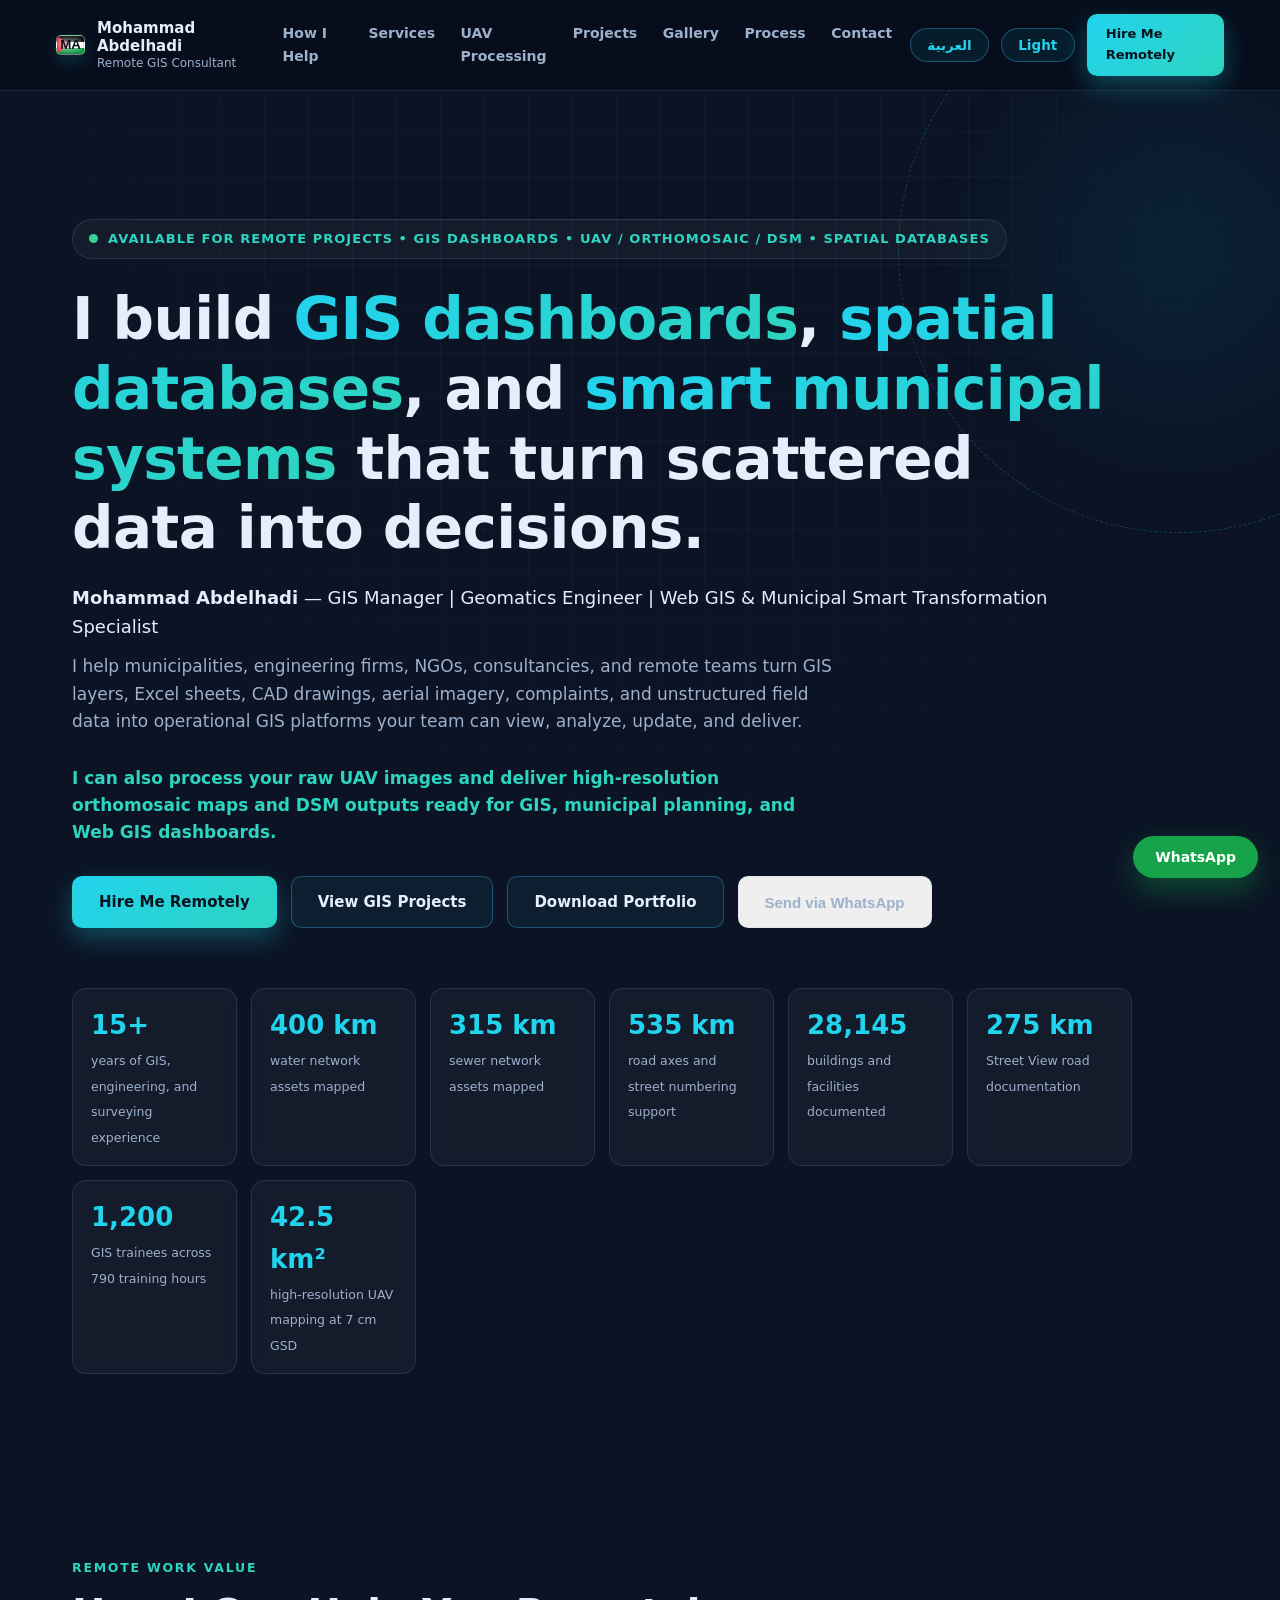
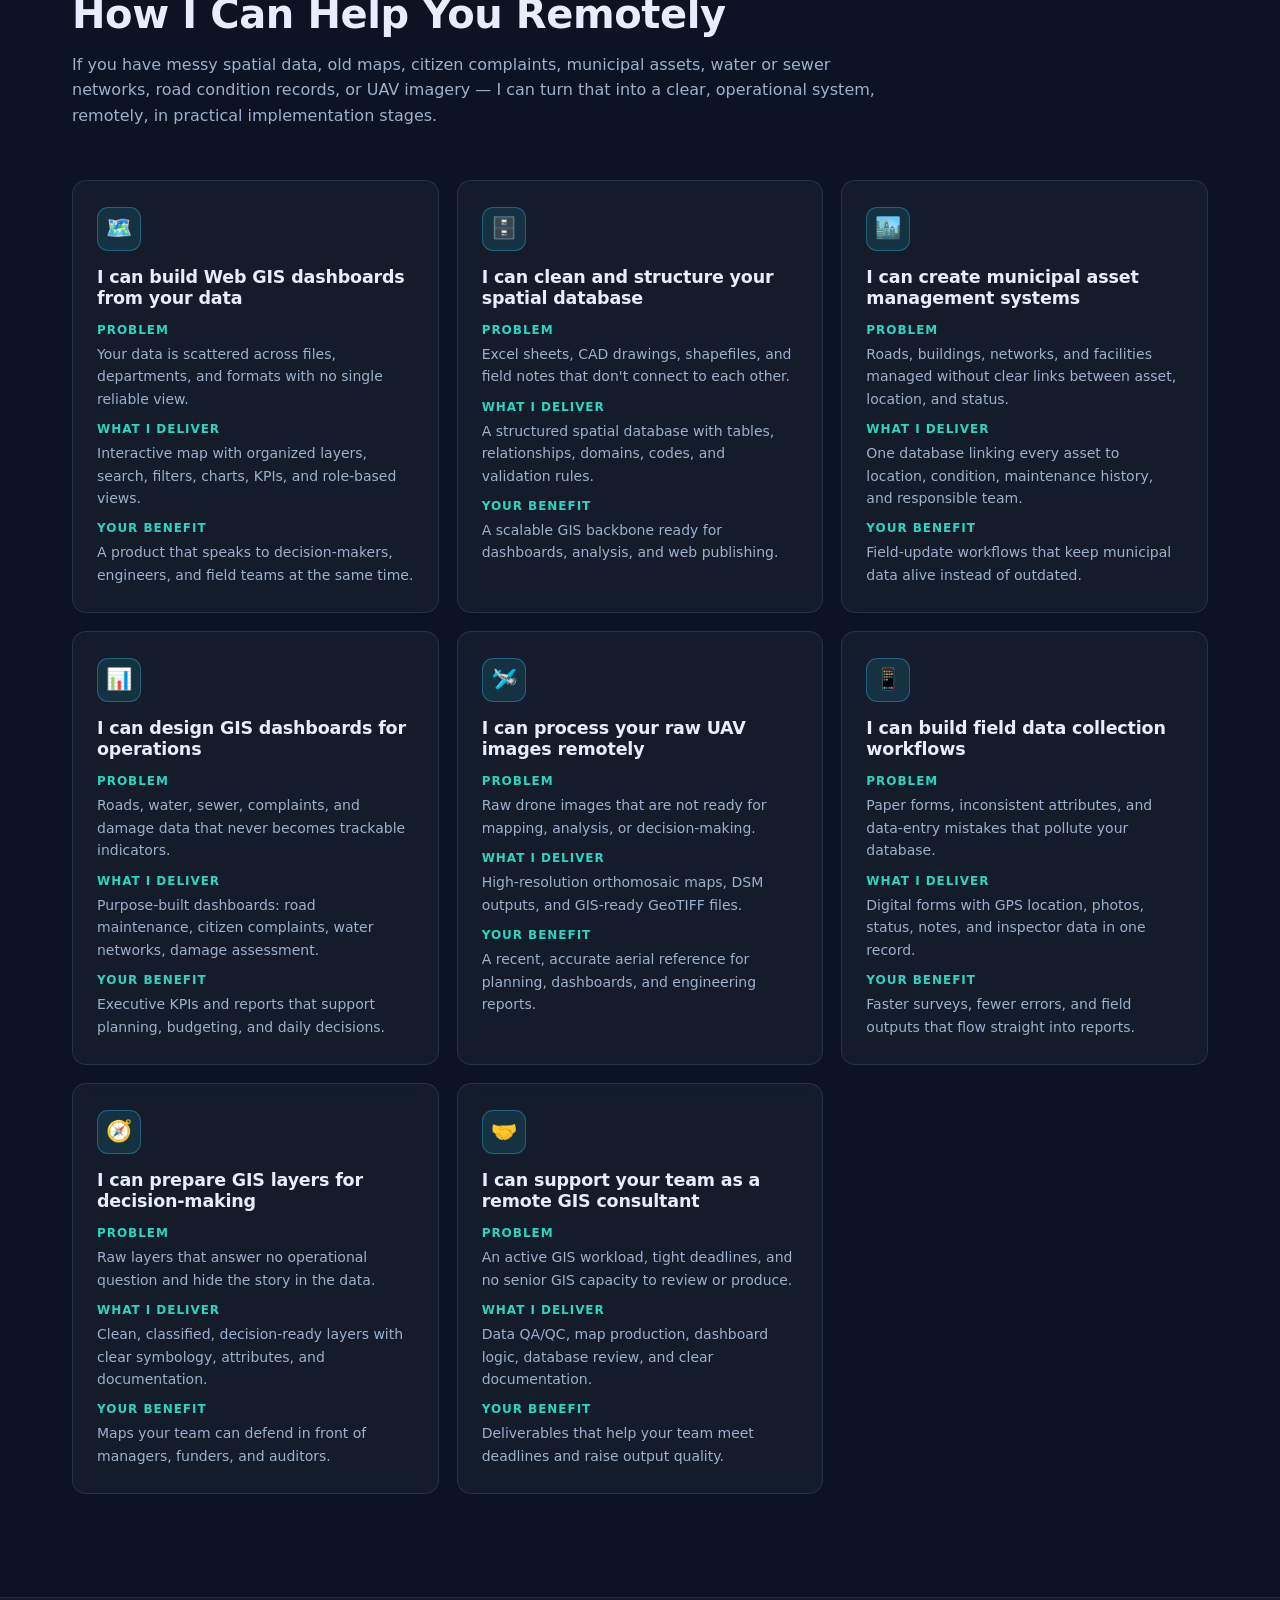
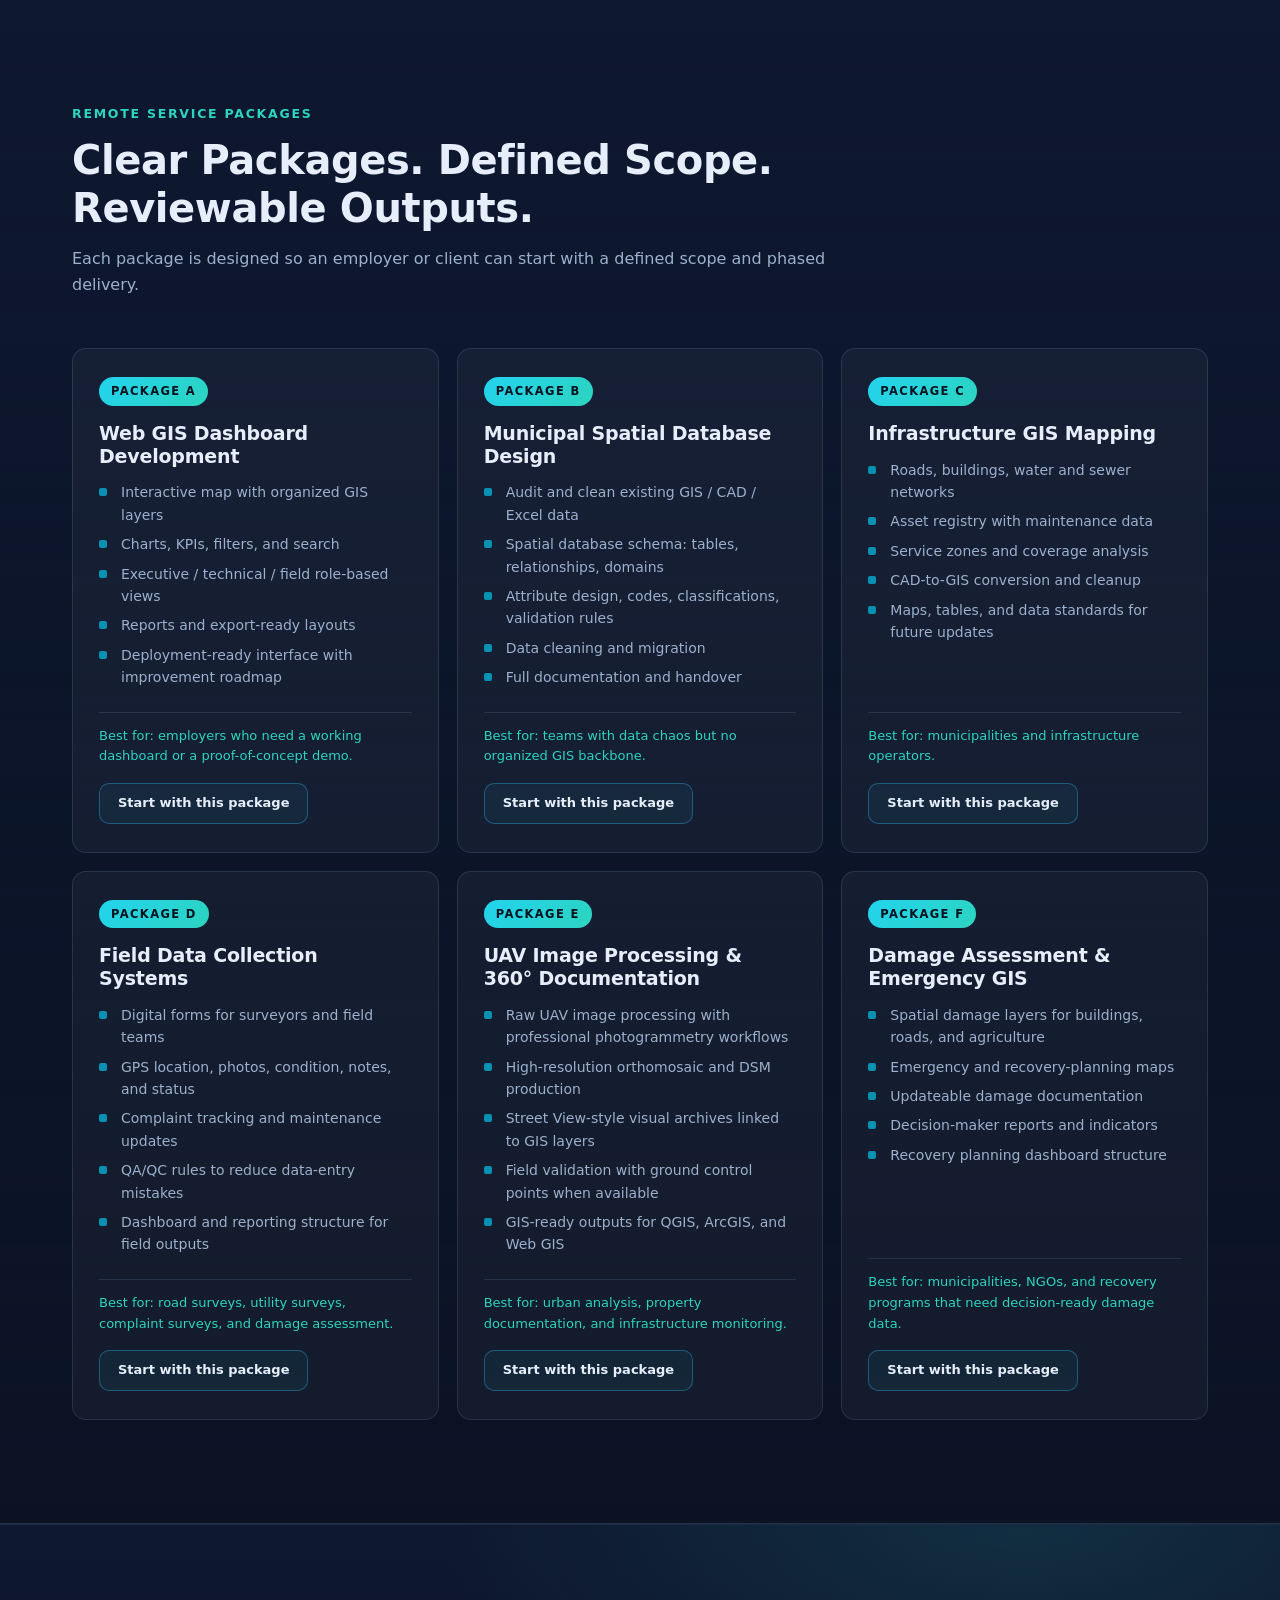
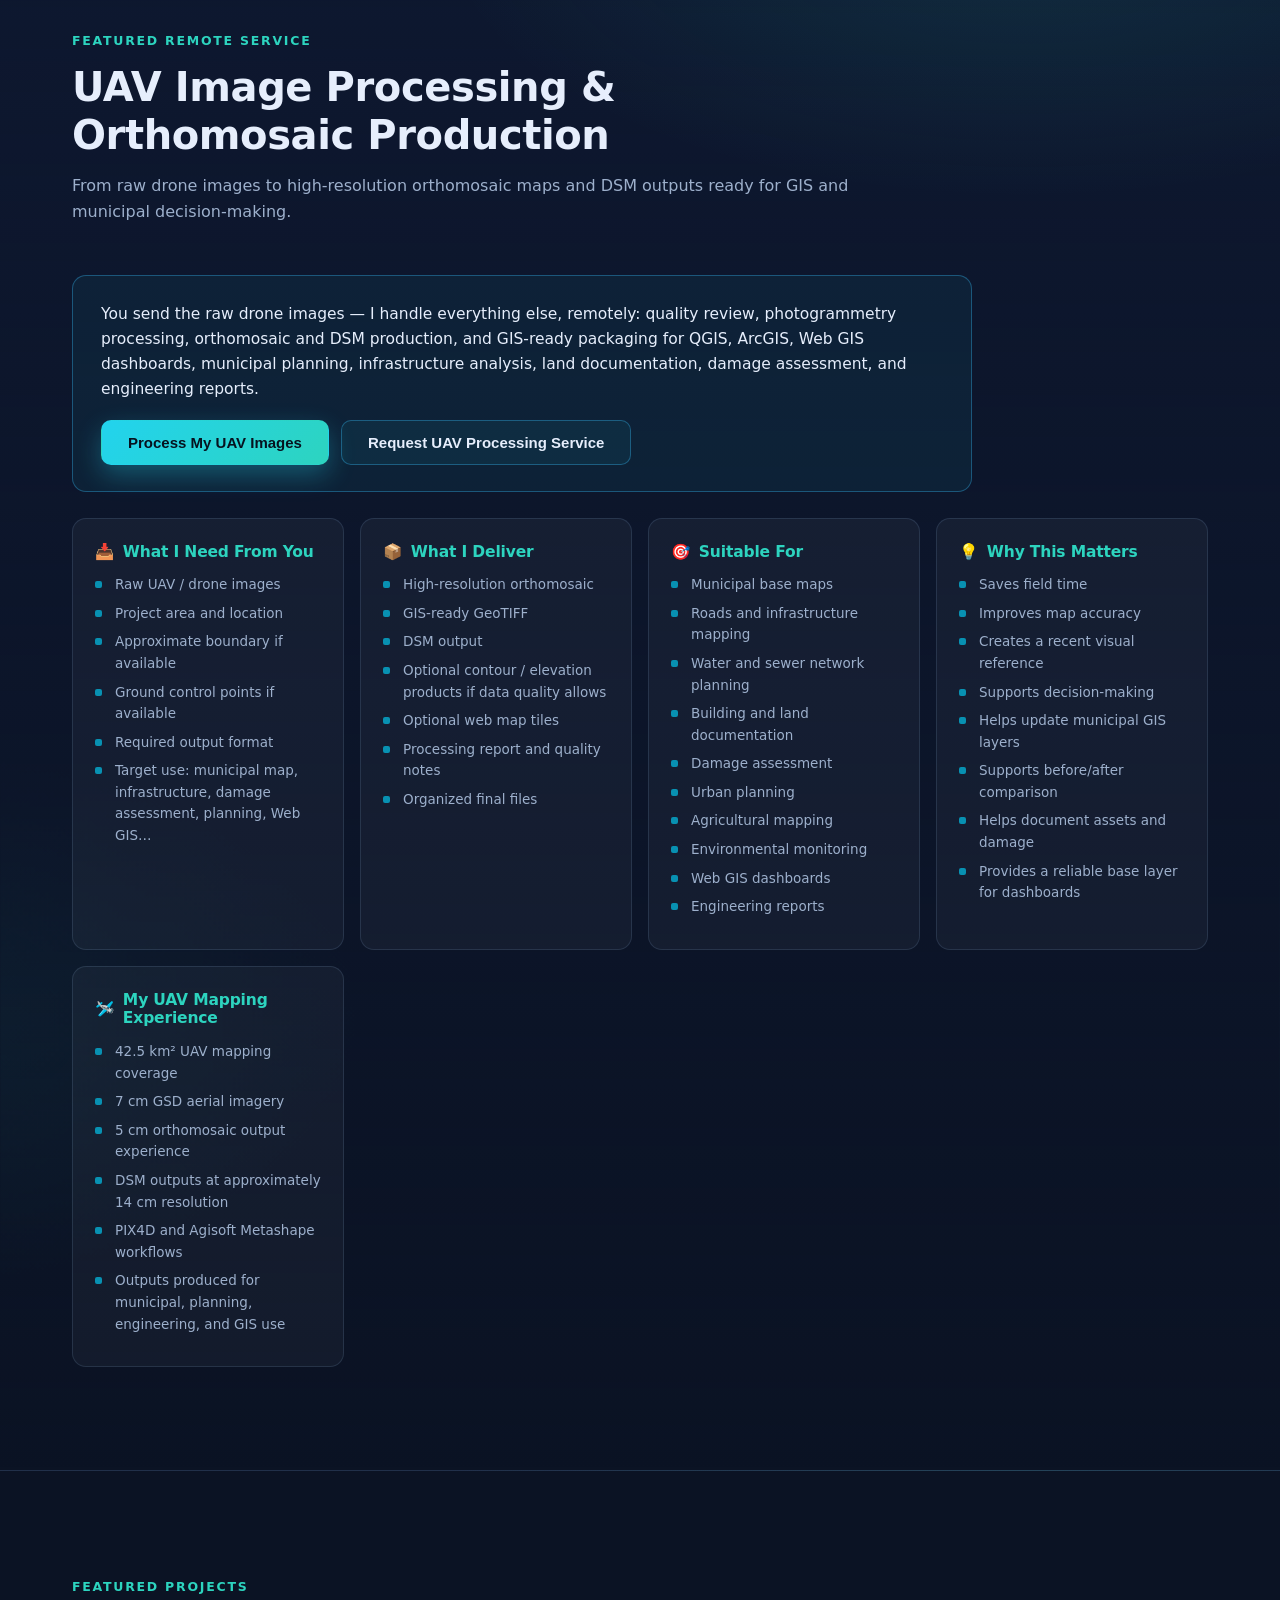
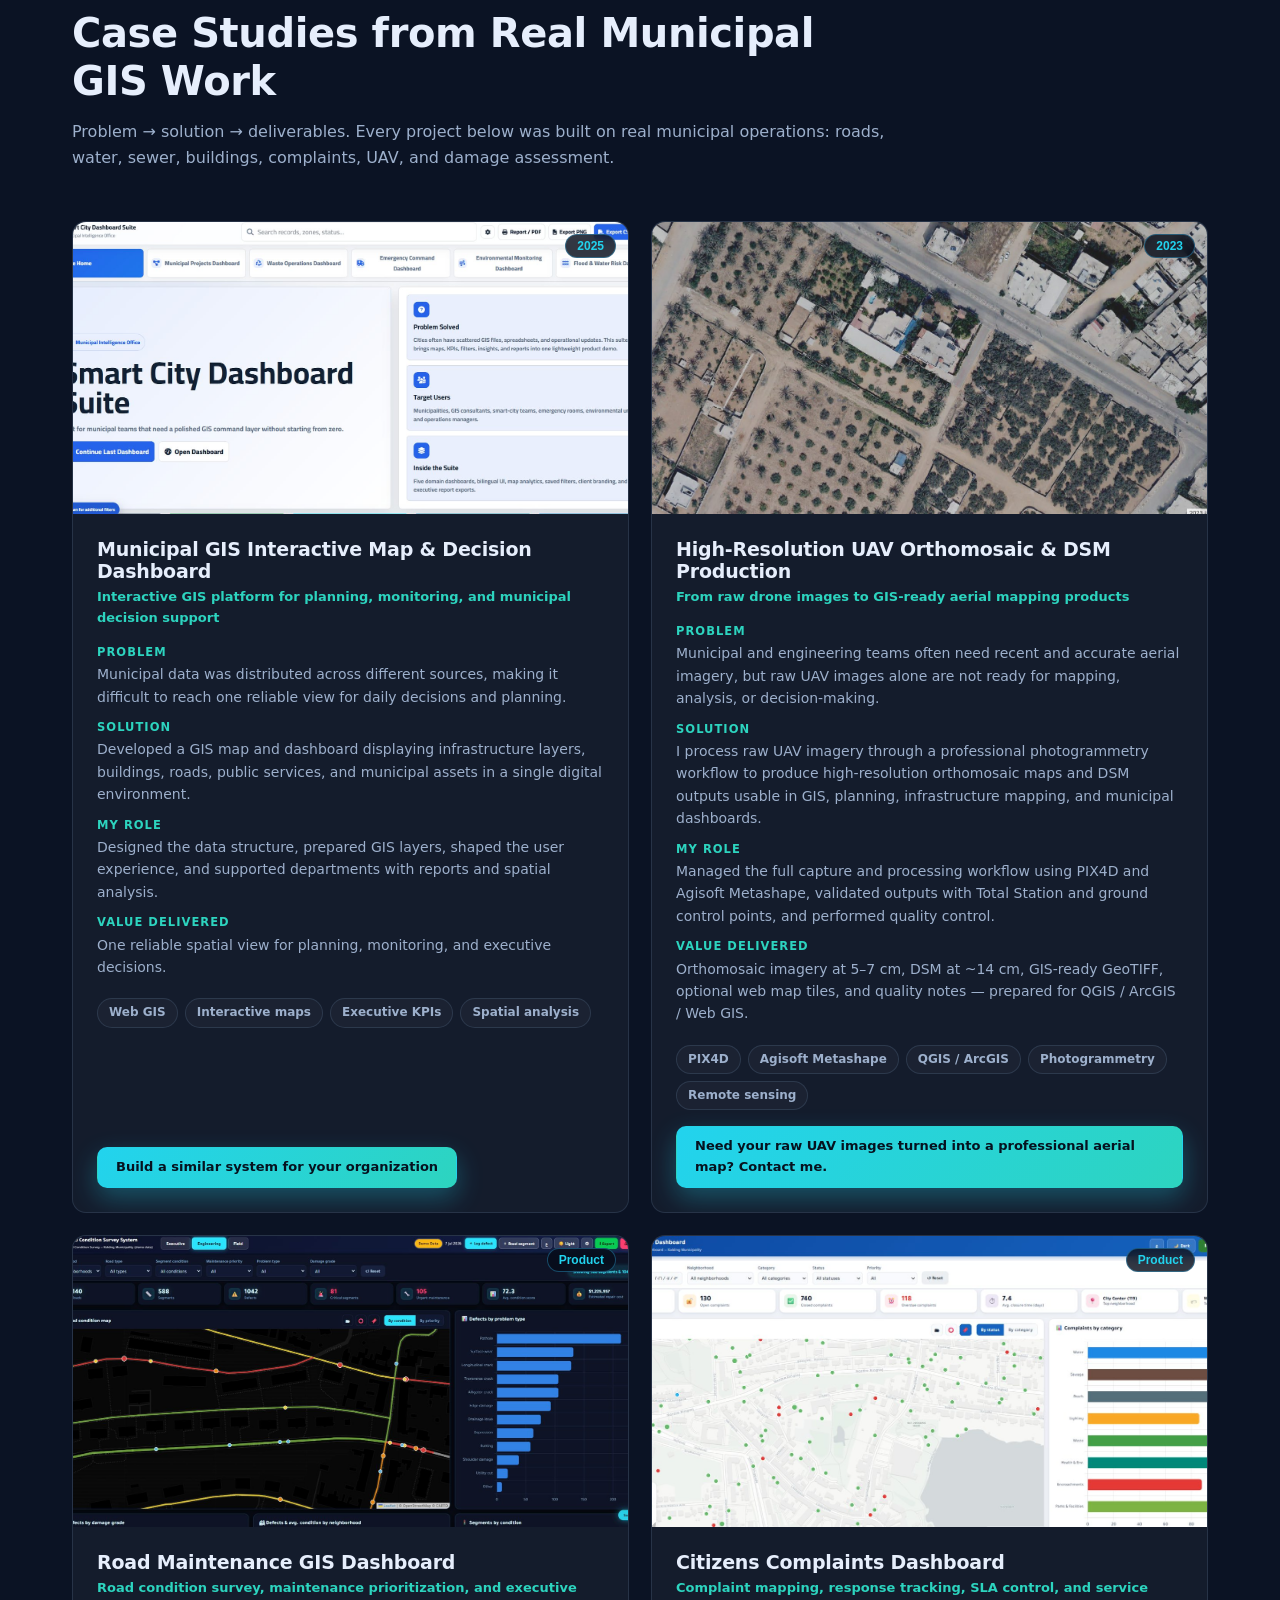
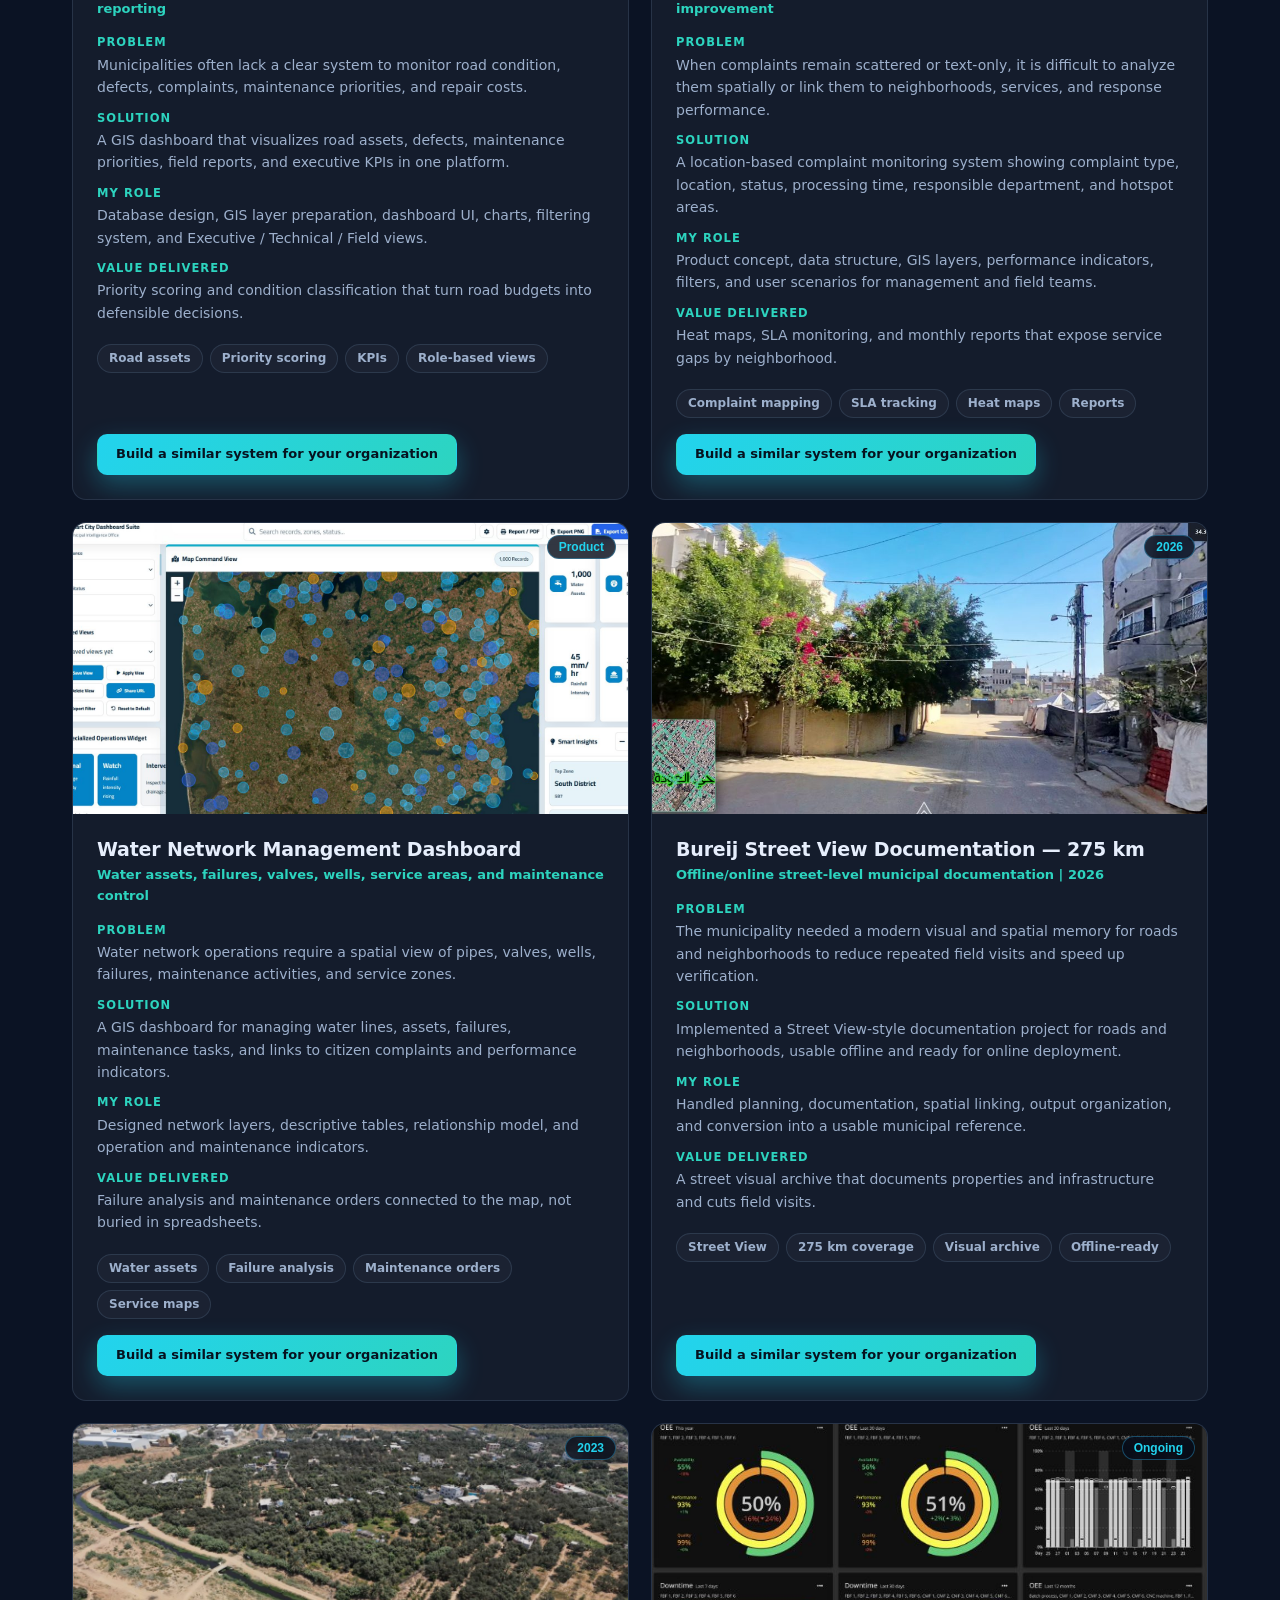
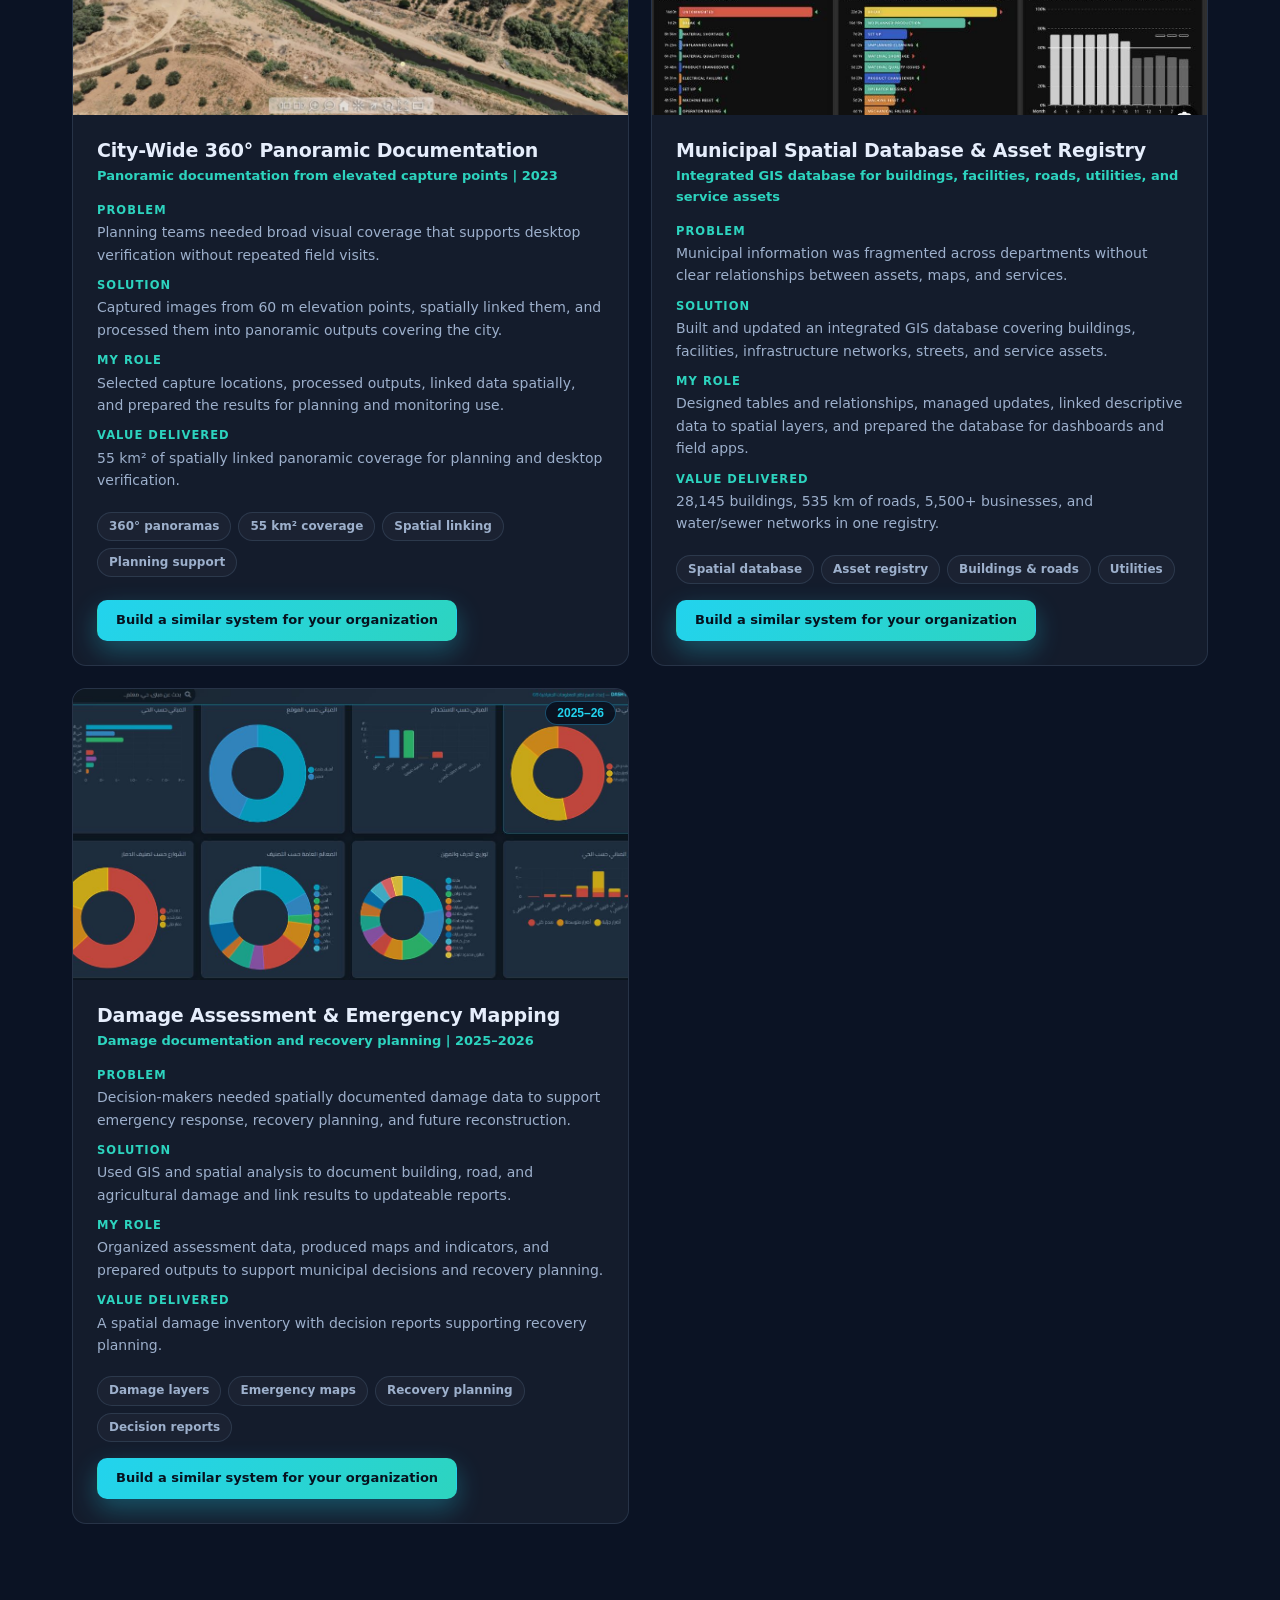
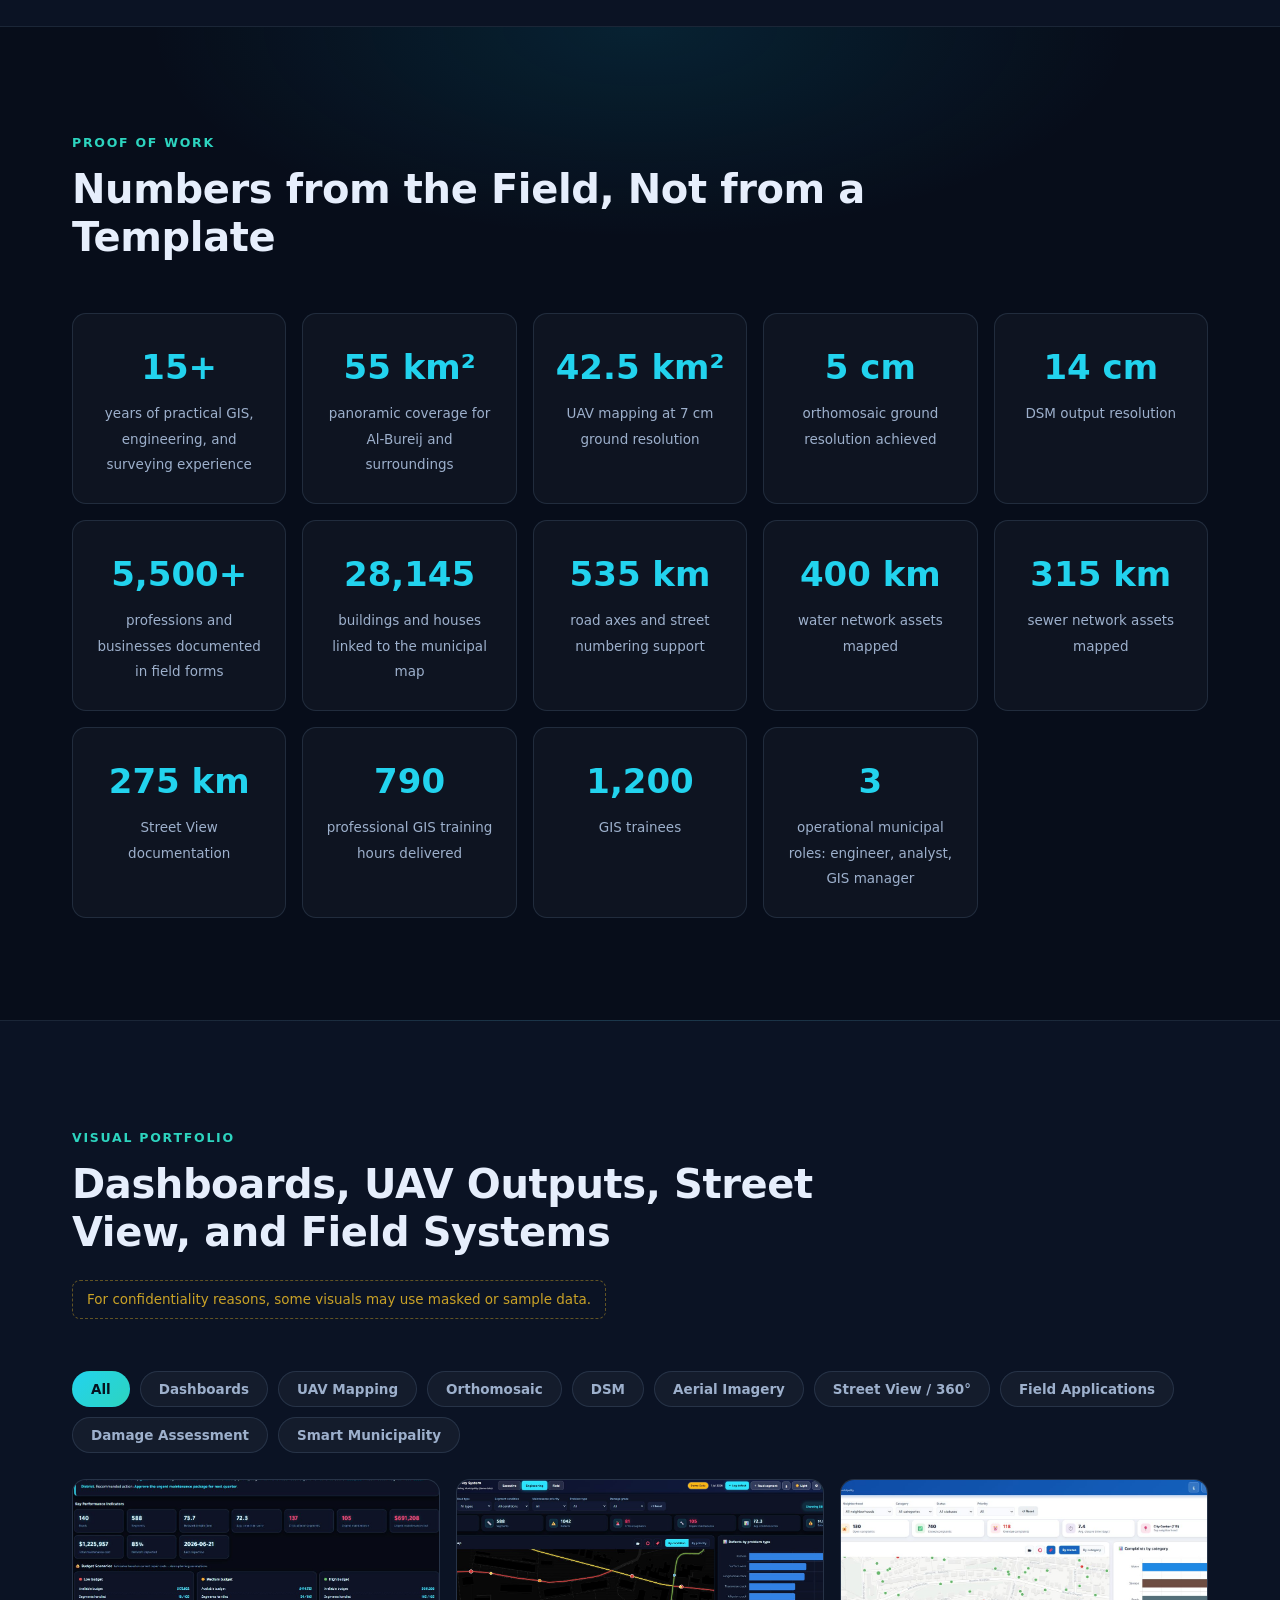
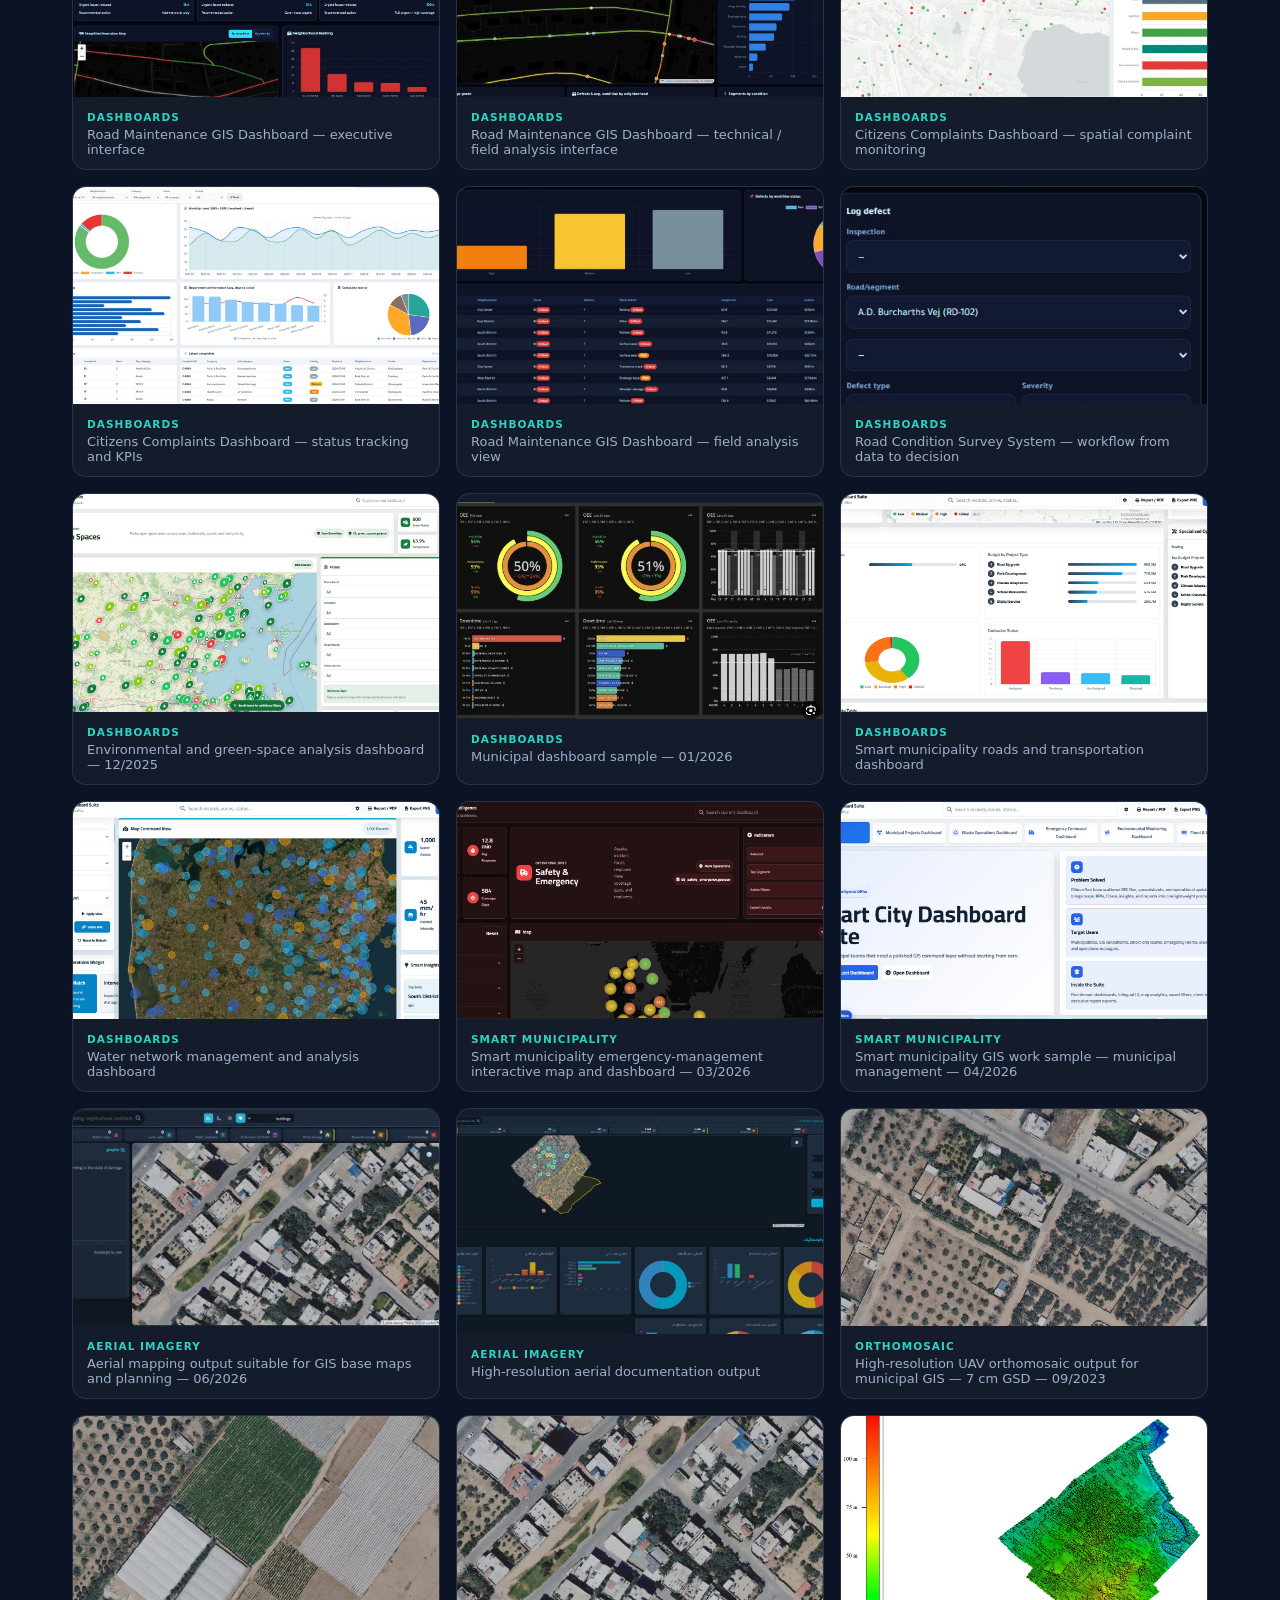
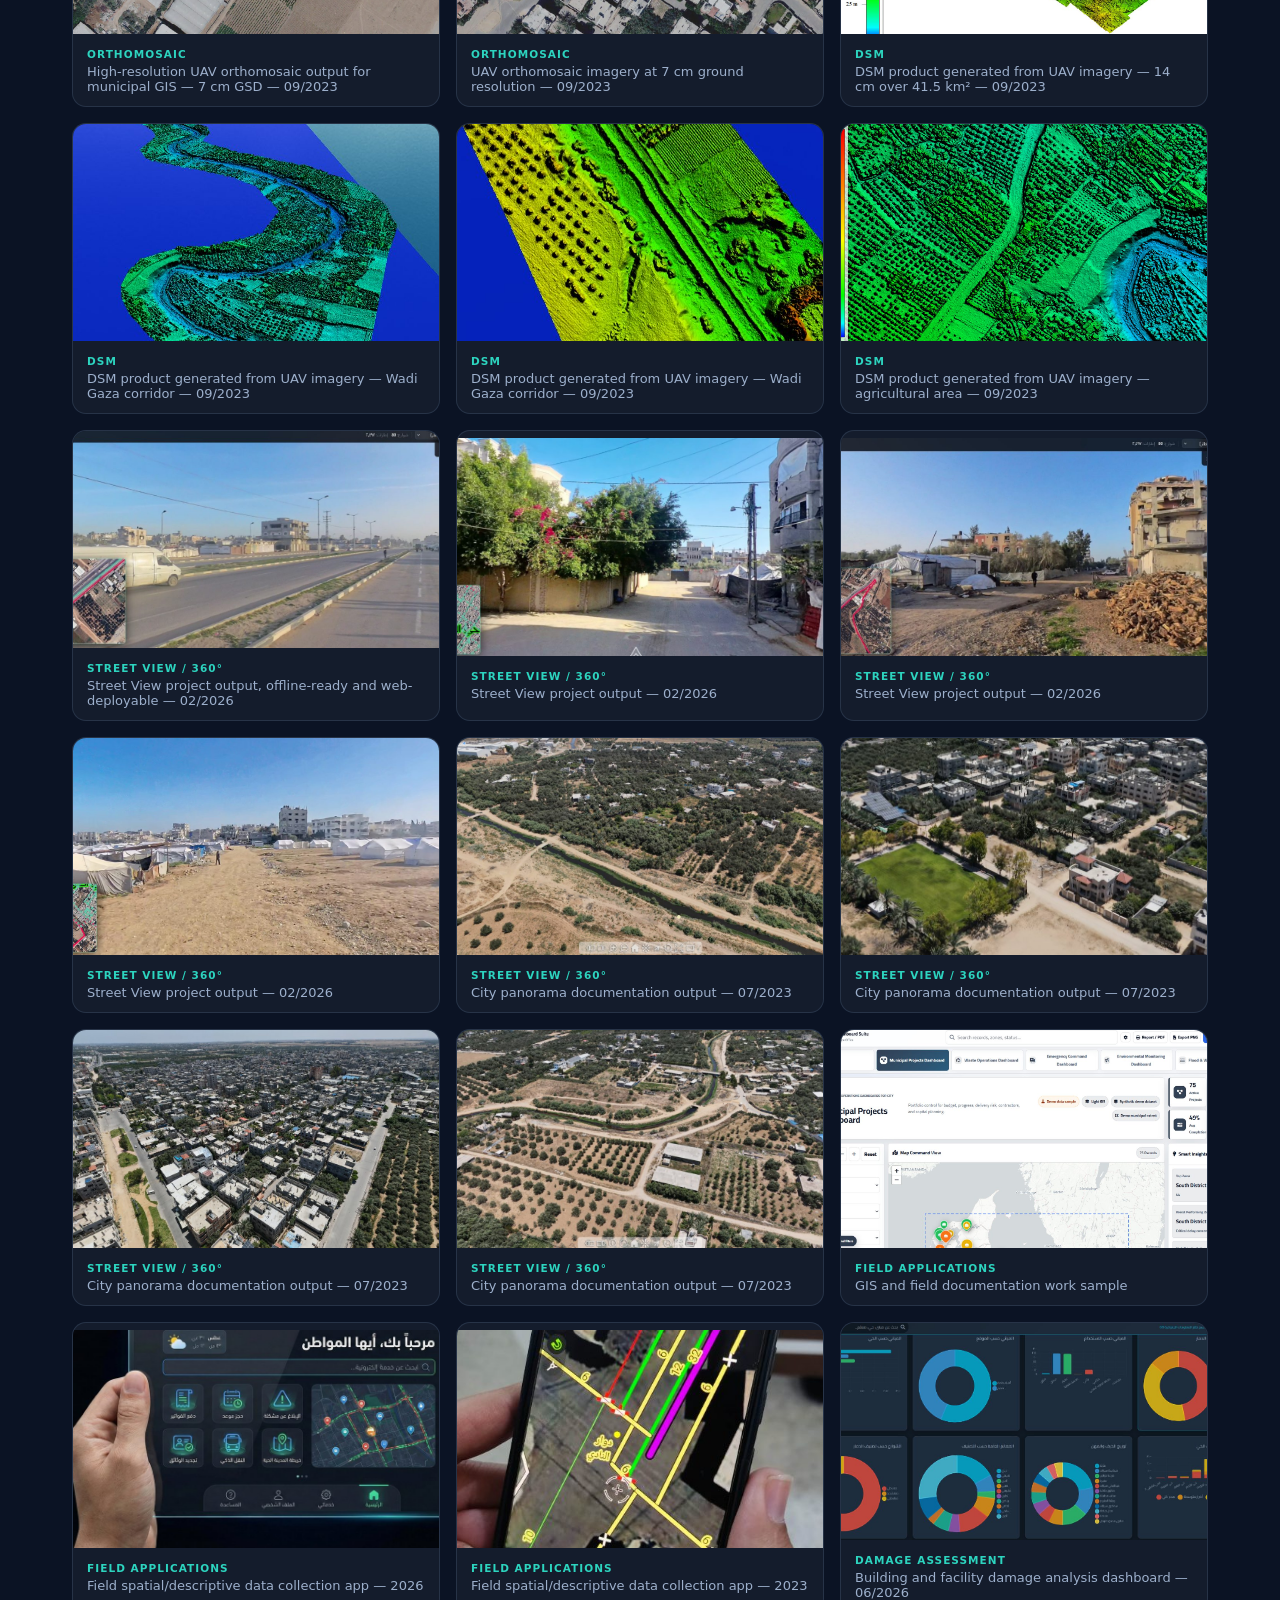
==== index.html @ 73ca11eb "Add Gaza message modal to MA button" ====
<!doctype html>
<html lang="en" dir="ltr">
  <head>
    <meta charset="UTF-8" />
    <meta name="viewport" content="width=device-width, initial-scale=1.0" />
    <title>Mohammad Abdelhadi | Remote GIS Consultant, UAV Image Processing &amp; Web GIS Dashboards</title>
    <meta
      name="description"
      content="Remote GIS consultant, Web GIS dashboard developer, and UAV image processing specialist. Drone image processing, orthomosaic production, DSM generation, GIS-ready aerial imagery, municipal UAV mapping, spatial databases, and photogrammetry processing — delivered remotely."
    />
    <meta name="robots" content="index, follow" />
    <link rel="canonical" href="https://engmohadi.github.io/" />
    <meta
      http-equiv="Content-Security-Policy"
      content="default-src 'self'; img-src 'self' data:; script-src 'self'; style-src 'self' 'unsafe-inline'; object-src 'none'; base-uri 'self'; form-action 'self' mailto:; upgrade-insecure-requests"
    />
    <meta property="og:title" content="Mohammad Abdelhadi | Remote GIS Consultant, UAV Image Processing &amp; Web GIS Dashboards" />
    <meta
      property="og:description"
      content="I build GIS dashboards, spatial databases, and smart municipal systems — and process raw UAV images into high-resolution orthomosaic maps and DSM outputs ready for GIS and Web GIS dashboards. Remote UAV processing service for municipalities, engineering firms, and NGOs."
    />
    <meta property="og:type" content="website" />
    <meta property="og:url" content="https://engmohadi.github.io/" />
    <meta property="og:image" content="assets/images/work/roads-transport-dashboard.jpg" />
    <meta name="twitter:card" content="summary_large_image" />
    <meta name="twitter:title" content="Mohammad Abdelhadi | Remote GIS Consultant, UAV Image Processing &amp; Web GIS Dashboards" />
    <meta
      name="twitter:description"
      content="Remote GIS consulting, UAV image processing, orthomosaic production, DSM generation, Web GIS dashboards, municipal spatial databases, and infrastructure GIS mapping."
    />
    <meta name="twitter:image" content="assets/images/work/roads-transport-dashboard.jpg" />
    <script type="application/ld+json">
      {
        "@context": "https://schema.org",
        "@graph": [
          {
            "@type": "Person",
            "name": "Mohammad Abdelhadi",
            "jobTitle": "GIS Manager, Geomatics Engineer, Remote GIS Consultant",
            "url": "https://engmohadi.github.io/",
            "alumniOf": ["Universiti Teknologi Malaysia", "Islamic University of Gaza"],
            "knowsAbout": [
              "Remote GIS Consulting",
              "UAV Image Processing",
              "Drone Image Processing",
              "Orthomosaic Production",
              "DSM Generation",
              "Photogrammetry Processing",
              "Web GIS Dashboard Development",
              "Municipal GIS",
              "Spatial Database Design",
              "Infrastructure GIS Mapping",
              "Geomatics Engineering",
              "Field Data Collection GIS",
              "Smart Municipality GIS",
              "Damage Assessment GIS"
            ]
          },
          {
            "@type": "ProfessionalService",
            "name": "Remote GIS Consulting, UAV Image Processing, and Web GIS Development",
            "url": "https://engmohadi.github.io/",
            "serviceType": [
              "UAV Image Processing and Orthomosaic Production",
              "DSM Generation from UAV Imagery",
              "Web GIS Dashboard Development",
              "Municipal Spatial Database Design",
              "Infrastructure GIS Mapping",
              "Field Data Collection Systems",
              "Damage Assessment and Emergency GIS"
            ],
            "areaServed": "Worldwide (remote)"
          }
        ]
      }
    </script>
    <link rel="stylesheet" href="styles.css?v=20260711-2" />
  </head>
  <body>
    <div class="grid-overlay" aria-hidden="true"></div>

    <header class="site-header" id="siteHeader">
      <div class="brand">
        <button class="brand-mark" id="gazaMessageOpen" type="button" aria-label="Read A Message from Gaza" title="A Message from Gaza">MA</button>
        <a class="brand-text" href="#home" aria-label="Mohammad Abdelhadi - home">
          <strong data-i18n="hero.name">Mohammad Abdelhadi</strong>
          <small data-i18n="hero.roleShort">Remote GIS Consultant</small>
        </a>
      </div>
      <nav class="nav-links" id="navLinks" aria-label="Site sections">
        <a href="#value" data-i18n="nav.value">How I Help</a>
        <a href="#services" data-i18n="nav.services">Services</a>
        <a href="#uav" data-i18n="nav.uav">UAV Processing</a>
        <a href="#projects" data-i18n="nav.projects">Projects</a>
        <a href="#gallery" data-i18n="nav.gallery">Gallery</a>
        <a href="#process" data-i18n="nav.process">Process</a>
        <a href="#contact" data-i18n="nav.contact">Contact</a>
      </nav>
      <div class="header-actions">
        <button class="lang-toggle" id="langToggle" type="button" aria-label="Switch language">العربية</button>
        <button class="theme-toggle" id="themeToggle" type="button" aria-label="Switch color theme" aria-pressed="false">Light</button>
        <a class="btn btn-primary btn-sm" href="#contact" data-i18n="nav.hire">Hire Me Remotely</a>
        <button class="nav-toggle" id="navToggle" type="button" aria-label="Toggle navigation" aria-expanded="false">
          <span></span><span></span><span></span>
        </button>
      </div>
    </header>

    <main id="home">
      <!-- 1. HERO -->
      <section class="hero" aria-labelledby="hero-title">
        <div class="hero-inner">
          <p class="hero-eyebrow reveal">
            <span class="pulse-dot" aria-hidden="true"></span>
            <span data-i18n="hero.badge">Available for Remote Projects</span>
          </p>
          <h1 id="hero-title" class="reveal" data-i18n-html="hero.titleHtml"></h1>
          <p class="hero-name reveal"><strong data-i18n="hero.name">Mohammad Abdelhadi</strong> — <span data-i18n="hero.role"></span></p>
          <p class="hero-copy reveal" data-i18n="hero.copy"></p>
          <p class="hero-copy hero-uav-note reveal" data-i18n="hero.uavNote"></p>
          <div class="hero-actions reveal">
            <a class="btn btn-primary" href="#contact" data-i18n="hero.ctaHire">Hire Me Remotely</a>
            <a class="btn btn-outline" href="#projects" data-i18n="hero.ctaProjects">View GIS Projects</a>
            <a
              class="btn btn-outline"
              href="assets/downloads/Mohammad_Abdelhadi_GIS_Remote_Work_Portfolio_EN.docx"
              download
              data-i18n="hero.ctaDownload"
              >Download Portfolio</a
            >
            <button class="btn btn-ghost whatsapp-contact-link" type="button" data-i18n="hero.ctaWhatsapp">Send via WhatsApp</button>
          </div>
          <div class="hero-metrics" id="heroMetrics" role="list" aria-label="Key experience metrics"></div>
        </div>
      </section>

      <!-- 2. REMOTE WORK VALUE -->
      <section class="section" id="value" aria-labelledby="value-title">
        <div class="section-heading reveal">
          <span class="kicker" data-i18n="sections.value.kicker"></span>
          <h2 id="value-title" data-i18n="sections.value.title"></h2>
          <p data-i18n="sections.value.text"></p>
        </div>
        <div class="value-grid" id="valueGrid"></div>
      </section>

      <!-- 3. SERVICES -->
      <section class="section section-alt" id="services" aria-labelledby="services-title">
        <div class="section-heading reveal">
          <span class="kicker" data-i18n="sections.services.kicker"></span>
          <h2 id="services-title" data-i18n="sections.services.title"></h2>
          <p data-i18n="sections.services.text"></p>
        </div>
        <div class="services-grid" id="servicesGrid"></div>
      </section>

      <!-- 4. UAV IMAGE PROCESSING -->
      <section class="section section-uav" id="uav" aria-labelledby="uav-title">
        <div class="section-heading reveal">
          <span class="kicker" data-i18n="sections.uav.kicker"></span>
          <h2 id="uav-title" data-i18n="sections.uav.title"></h2>
          <p data-i18n="sections.uav.text"></p>
        </div>
        <div class="uav-intro reveal">
          <p data-i18n="uav.intro"></p>
          <div class="uav-cta-row">
            <button class="btn btn-primary uav-cta" type="button" data-i18n="uav.cta">Process My UAV Images</button>
            <button class="btn btn-outline uav-cta" type="button" data-i18n="uav.ctaSecondary">Request UAV Processing Service</button>
          </div>
        </div>
        <div class="uav-grid" id="uavGrid"></div>
      </section>

      <!-- 5. FEATURED PROJECTS / CASE STUDIES -->
      <section class="section" id="projects" aria-labelledby="projects-title">
        <div class="section-heading reveal">
          <span class="kicker" data-i18n="sections.projects.kicker"></span>
          <h2 id="projects-title" data-i18n="sections.projects.title"></h2>
          <p data-i18n="sections.projects.text"></p>
        </div>
        <div class="case-grid" id="caseGrid"></div>
      </section>

      <!-- 6. PROOF / METRICS -->
      <section class="section section-dark" id="metrics" aria-labelledby="metrics-title">
        <div class="section-heading reveal">
          <span class="kicker" data-i18n="sections.metrics.kicker"></span>
          <h2 id="metrics-title" data-i18n="sections.metrics.title"></h2>
        </div>
        <div class="metrics-grid" id="metricsGrid"></div>
      </section>

      <!-- 7. GALLERY -->
      <section class="section" id="gallery" aria-labelledby="gallery-title">
        <div class="section-heading reveal">
          <span class="kicker" data-i18n="sections.gallery.kicker"></span>
          <h2 id="gallery-title" data-i18n="sections.gallery.title"></h2>
          <p class="confidential-note" data-i18n="sections.gallery.note"></p>
        </div>
        <div class="gallery-filters" id="galleryFilters" role="tablist" aria-label="Gallery categories"></div>
        <div class="gallery-grid" id="galleryGrid"></div>
      </section>

      <!-- 8. PROCESS -->
      <section class="section section-alt" id="process" aria-labelledby="process-title">
        <div class="section-heading reveal">
          <span class="kicker" data-i18n="sections.process.kicker"></span>
          <h2 id="process-title" data-i18n="sections.process.title"></h2>
          <p data-i18n="sections.process.text"></p>
        </div>
        <ol class="process-grid" id="processGrid"></ol>
      </section>

      <!-- 9. WHY HIRE ME -->
      <section class="section" id="why" aria-labelledby="why-title">
        <div class="section-heading reveal">
          <span class="kicker" data-i18n="sections.why.kicker"></span>
          <h2 id="why-title" data-i18n="sections.why.title"></h2>
        </div>
        <div class="why-layout">
          <div class="why-list" id="whyList"></div>
          <aside class="why-aside reveal" aria-label="Remote roles and experience summary">
            <h3 data-i18n="aside.rolesTitle"></h3>
            <ul id="rolesList"></ul>
            <h3 data-i18n="aside.expTitle"></h3>
            <ul id="expList"></ul>
            <h3 data-i18n="aside.eduTitle"></h3>
            <ul id="eduList"></ul>
          </aside>
        </div>
      </section>

      <!-- 10. CONTACT / PROJECT INQUIRY -->
      <section class="contact-section" id="contact" aria-labelledby="contact-title">
        <div class="contact-inner">
          <div class="contact-copy reveal">
            <span class="kicker" data-i18n="contact.kicker"></span>
            <h2 id="contact-title" data-i18n="contact.title"></h2>
            <p data-i18n="contact.sub"></p>
            <p class="confidential-note" data-i18n="contact.confidential"></p>
            <ul class="contact-facts" id="contactFacts"></ul>
            <div class="contact-actions">
              <button class="btn btn-primary whatsapp-contact-link" type="button" data-i18n="contact.btnWhatsapp">Send via WhatsApp</button>
              <button class="btn btn-outline telegram-contact-link" type="button" data-i18n="contact.btnTelegram" hidden>Send via Telegram</button>
              <button class="btn btn-outline email-contact-link" type="button" data-i18n="contact.btnEmail">Send Email Inquiry</button>
              <a
                class="btn btn-ghost"
                href="assets/downloads/Mohammad_Abdelhadi_GIS_Remote_Work_Portfolio_EN.docx"
                download
                data-i18n="contact.btnDownload"
                >Download Portfolio</a
              >
            </div>
          </div>
          <form class="contact-form reveal" id="contactForm" novalidate aria-label="Project inquiry form">
            <h3 data-i18n="contact.form.title"></h3>
            <div class="form-grid">
              <label>
                <span data-i18n="contact.form.name"></span>
                <input id="fName" name="name" type="text" autocomplete="name" required data-i18n-placeholder="contact.form.namePh" />
              </label>
              <label>
                <span data-i18n="contact.form.org"></span>
                <input id="fOrg" name="organization" type="text" autocomplete="organization" data-i18n-placeholder="contact.form.orgPh" />
              </label>
              <label>
                <span data-i18n="contact.form.country"></span>
                <input id="fCountry" name="country" type="text" autocomplete="country-name" required data-i18n-placeholder="contact.form.countryPh" />
              </label>
              <label>
                <span data-i18n="contact.form.reply"></span>
                <input id="fReply" name="reply" type="text" autocomplete="off" required data-i18n-placeholder="contact.form.replyPh" />
              </label>
              <label>
                <span data-i18n="contact.form.method"></span>
                <select id="fMethod" name="method" required></select>
              </label>
              <label>
                <span data-i18n="contact.form.service"></span>
                <select id="fService" name="service" required></select>
              </label>
              <label class="full">
                <span data-i18n="contact.form.description"></span>
                <textarea id="fDescription" name="description" rows="5" required data-i18n-placeholder="contact.form.descriptionPh"></textarea>
              </label>
              <label class="full">
                <span data-i18n="contact.form.link"></span>
                <input id="fLink" name="link" type="text" autocomplete="off" data-i18n-placeholder="contact.form.linkPh" />
              </label>
              <label class="full consent-row">
                <input id="fConsent" name="consent" type="checkbox" required />
                <span data-i18n="contact.form.consent"></span>
              </label>
            </div>
            <p class="privacy-note" data-i18n="contact.form.privacy"></p>
            <p class="form-alert" id="formAlert" role="status" aria-live="polite" hidden></p>
            <button class="btn btn-primary" id="formSubmit" type="submit" data-i18n="contact.form.submit">Send Inquiry</button>
          </form>
        </div>
      </section>
    </main>

    <footer class="site-footer">
      <span data-i18n="footer.text"></span>
      <nav aria-label="Footer links">
        <a href="#value" data-i18n="nav.value"></a>
        <a href="#services" data-i18n="nav.services"></a>
        <a href="#uav" data-i18n="nav.uav"></a>
        <a href="#projects" data-i18n="nav.projects"></a>
        <a href="#contact" data-i18n="nav.contact"></a>
      </nav>
    </footer>

    <button
      class="floating-whatsapp whatsapp-contact-link"
      type="button"
      aria-label="Send via WhatsApp"
      >WhatsApp</button
    >

    <div class="gaza-modal" id="gazaMessageModal" role="dialog" aria-modal="true" aria-labelledby="gazaMessageTitle" hidden>
      <div class="gaza-modal-backdrop" data-gaza-close></div>
      <article class="gaza-modal-panel">
        <button class="gaza-modal-close" id="gazaMessageClose" type="button" aria-label="Close A Message from Gaza">&times;</button>
        <header class="gaza-modal-header">
          <p class="gaza-modal-kicker">Personal statement</p>
          <h2 id="gazaMessageTitle">A Message from Gaza</h2>
          <p class="gaza-coordinates">Bureij, Gaza &middot; 31.470351&deg; N, 34.385839&deg; E</p>
        </header>
        <div class="gaza-image-grid" aria-label="Gaza documentation images">
          <img src="assets/images/gaza-image1.png" alt="War-damaged residential buildings in Gaza" />
          <img src="assets/images/gaza-image2.png" alt="Satellite view of a residential area before destruction" />
          <img src="assets/images/gaza-image3.png" alt="Satellite view documenting destruction in the same area" />
        </div>
        <div class="gaza-message-copy">
          <p>Since October 2023, my life has changed forever. Like hundreds of thousands of Palestinians in Gaza, I lost my home, my work, and my primary source of income as a result of the devastating war that has torn apart our communities and destroyed the livelihoods of countless families.</p>
          <p>I am not only sharing my professional experience through this portfolio. I am sharing my determination to rebuild my future through my knowledge, skills, and hard work. Despite everything that has happened, I remain committed to contributing, learning, and creating value wherever I can.</p>
          <p>Behind every project in this portfolio is a story of resilience. Continuing to work is not merely a career goal for me; it is a way to support my family and preserve hope in the face of unimaginable circumstances.</p>
          <p>I kindly ask you not to forget Gaza. Speak about Gaza. Stand with its people. Support the right of civilians to live, work, learn, and dream of a better future.</p>
          <p>Your support, whether through professional opportunities, collaboration, or simply raising awareness, can make a meaningful difference.</p>
          <strong>Do not forget Gaza.</strong>
        </div>
      </article>
    </div>

    <div class="lightbox" id="lightbox" role="dialog" aria-modal="true" aria-label="Image preview" hidden>
      <button class="lightbox-close" id="lightboxClose" type="button" aria-label="Close preview">&times;</button>
      <button class="lightbox-nav prev" id="lightboxPrev" type="button" aria-label="Previous image">&#8249;</button>
      <figure>
        <img id="lightboxImage" src="" alt="" />
        <figcaption id="lightboxCaption"></figcaption>
      </figure>
      <button class="lightbox-nav next" id="lightboxNext" type="button" aria-label="Next image">&#8250;</button>
    </div>

    <script src="locales/en.js?v=20260712-2"></script>
    <script src="locales/ar.js?v=20260712-2"></script>
    <script src="app.js?v=20260711-1"></script>
  </body>
</html>
---- styles.css ----
/* ============================================================
   Mohammad Abdelhadi — Remote GIS Portfolio
   Premium dark geospatial theme
   ============================================================ */

:root {
  --bg: #0b1324;
  --bg-deep: #070d1a;
  --bg-alt: #0e1830;
  --surface: rgba(255, 255, 255, 0.04);
  --surface-strong: rgba(255, 255, 255, 0.07);
  --border: rgba(148, 187, 233, 0.14);
  --border-strong: rgba(56, 189, 248, 0.35);
  --text: #e6eefc;
  --muted: #9db0cc;
  --accent: #22d3ee;
  --accent-2: #2dd4bf;
  --accent-deep: #0891b2;
  --gold: #c9a227;
  --radius: 14px;
  --shadow: 0 18px 50px rgba(2, 8, 20, 0.55);
  --font:
    "Segoe UI", system-ui, -apple-system, "Helvetica Neue", Arial, sans-serif;
}

:root[data-theme="light"] {
  --bg: #f5f8fb;
  --bg-deep: #ffffff;
  --bg-alt: #edf5f7;
  --surface: rgba(255, 255, 255, 0.86);
  --surface-strong: rgba(255, 255, 255, 0.96);
  --border: rgba(11, 31, 53, 0.14);
  --border-strong: rgba(8, 145, 178, 0.38);
  --text: #102033;
  --muted: #526174;
  --accent: #087ea4;
  --accent-2: #0f8f72;
  --accent-deep: #096f82;
  --shadow: 0 18px 44px rgba(15, 35, 58, 0.12);
}

* {
  box-sizing: border-box;
}

html {
  scroll-behavior: smooth;
}

body {
  margin: 0;
  font-family: var(--font);
  background:
    radial-gradient(1100px 500px at 85% -5%, rgba(8, 145, 178, 0.22), transparent 60%),
    radial-gradient(900px 500px at -10% 30%, rgba(45, 212, 191, 0.08), transparent 55%),
    var(--bg);
  color: var(--text);
  line-height: 1.6;
  -webkit-font-smoothing: antialiased;
}

:root[data-theme="light"] body {
  background:
    radial-gradient(1000px 460px at 85% -5%, rgba(8, 145, 178, 0.14), transparent 62%),
    radial-gradient(820px 480px at -10% 34%, rgba(31, 143, 114, 0.1), transparent 56%),
    var(--bg);
}

/* Subtle map-grid overlay across the whole page */
.grid-overlay {
  position: fixed;
  inset: 0;
  pointer-events: none;
  z-index: 0;
  background-image:
    linear-gradient(rgba(148, 187, 233, 0.045) 1px, transparent 1px),
    linear-gradient(90deg, rgba(148, 187, 233, 0.045) 1px, transparent 1px);
  background-size: 44px 44px;
  mask-image: radial-gradient(ellipse at 50% 0%, black 40%, transparent 78%);
}

:root[data-theme="light"] .grid-overlay {
  background-image:
    linear-gradient(rgba(8, 42, 68, 0.055) 1px, transparent 1px),
    linear-gradient(90deg, rgba(8, 42, 68, 0.055) 1px, transparent 1px);
}

main {
  position: relative;
  z-index: 1;
}

img {
  max-width: 100%;
  display: block;
}

a {
  color: var(--accent);
}

h1, h2, h3 {
  line-height: 1.2;
  margin: 0 0 14px;
  letter-spacing: -0.01em;
}

/* ---------- Header ---------- */
.site-header {
  position: sticky;
  top: 0;
  z-index: 50;
  display: flex;
  align-items: center;
  justify-content: space-between;
  gap: 18px;
  padding: 14px clamp(18px, 5vw, 56px);
  background: rgba(7, 13, 26, 0.82);
  backdrop-filter: blur(14px);
  border-bottom: 1px solid var(--border);
}

:root[data-theme="light"] .site-header {
  background: rgba(255, 255, 255, 0.86);
}

.brand {
  display: flex;
  align-items: center;
  gap: 12px;
  text-decoration: none;
  color: var(--text);
}

.brand-mark {
  position: relative;
  overflow: hidden;
  isolation: isolate;
  display: grid;
  place-items: center;
  flex: 0 0 29px;
  width: 29px;
  min-width: 29px;
  height: 20px;
  padding: 0;
  border-radius: 5px;
  font-weight: 800;
  font: 800 8px/1 inherit;
  cursor: pointer;
  color: #06121f;
  background:
    linear-gradient(to bottom, #000000 0 33.333%, #ffffff 33.333% 66.666%, #009639 66.666% 100%);
  border: 1px solid rgba(255, 255, 255, 0.5);
  box-shadow: 0 6px 18px rgba(34, 211, 238, 0.2);
  text-shadow:
    0 1px 7px rgba(255, 255, 255, 0.95),
    0 -1px 7px rgba(255, 255, 255, 0.85);
}

.brand-mark::before {
  content: "";
  position: absolute;
  inset: 0 auto 0 0;
  z-index: -1;
  width: 48%;
  background: #ed2e38;
  clip-path: polygon(0 0, 100% 50%, 0 100%);
}

.brand-mark::after {
  content: "";
  position: absolute;
  inset: 0;
  z-index: -1;
  border-radius: inherit;
  box-shadow: inset 0 0 0 1px rgba(6, 18, 31, 0.16);
}

.brand-text {
  display: flex;
  flex-direction: column;
  line-height: 1.25;
  color: var(--text);
  text-decoration: none;
}

.gaza-modal[hidden] { display: none; }

.gaza-modal {
  position: fixed;
  inset: 0;
  z-index: 1200;
  display: grid;
  place-items: center;
  padding: 24px;
}

.gaza-modal-backdrop {
  position: absolute;
  inset: 0;
  background: rgba(2, 9, 18, 0.84);
  backdrop-filter: blur(8px);
}

.gaza-modal-panel {
  position: relative;
  width: min(920px, 100%);
  max-height: min(88vh, 900px);
  overflow-y: auto;
  padding: clamp(22px, 4vw, 42px);
  color: var(--text);
  background: var(--surface);
  border: 1px solid var(--border);
  border-radius: 8px;
  box-shadow: 0 28px 80px rgba(0, 0, 0, 0.45);
}

.gaza-modal-close {
  position: sticky;
  top: 0;
  z-index: 2;
  float: right;
  width: 38px;
  height: 38px;
  border: 1px solid var(--border);
  border-radius: 50%;
  color: var(--text);
  background: var(--surface);
  font-size: 26px;
  line-height: 1;
  cursor: pointer;
}

.gaza-modal-kicker,
.gaza-coordinates { color: var(--muted); }
.gaza-modal-kicker { margin: 0 0 6px; text-transform: uppercase; font-size: 12px; font-weight: 800; letter-spacing: 0.12em; }
.gaza-modal-header h2 { margin: 0; font-size: clamp(28px, 5vw, 48px); letter-spacing: 0; }
.gaza-coordinates { margin: 8px 0 0; }

.gaza-image-grid {
  display: grid;
  grid-template-columns: 1.1fr 1fr 1fr;
  gap: 8px;
  margin: 26px 0;
}

.gaza-image-grid img {
  width: 100%;
  height: 190px;
  object-fit: cover;
  border-radius: 4px;
}

.gaza-message-copy { max-width: 72ch; }
.gaza-message-copy p { margin: 0 0 16px; color: var(--muted); }
.gaza-message-copy strong { display: block; margin-top: 24px; color: var(--text); font-size: 22px; }
body.modal-open { overflow: hidden; }

@media (max-width: 640px) {
  .gaza-modal { padding: 10px; }
  .gaza-modal-panel { max-height: 94vh; padding: 20px; }
  .gaza-image-grid { grid-template-columns: 1fr 1fr; }
  .gaza-image-grid img { height: 130px; }
  .gaza-image-grid img:first-child { grid-column: 1 / -1; height: 180px; }
}

.brand-text strong {
  font-size: 15px;
}

.brand-text small {
  color: var(--muted);
  font-size: 12px;
}

.nav-links {
  display: flex;
  gap: clamp(12px, 2vw, 26px);
}

.nav-links a {
  color: var(--muted);
  text-decoration: none;
  font-size: 14px;
  font-weight: 600;
  transition: color 0.2s;
}

.nav-links a:hover,
.nav-links a:focus-visible {
  color: var(--accent);
}

.header-actions {
  display: flex;
  align-items: center;
  gap: 12px;
}

.nav-toggle {
  display: none;
  flex-direction: column;
  gap: 5px;
  background: none;
  border: 1px solid var(--border);
  border-radius: 8px;
  padding: 9px 10px;
  cursor: pointer;
}

.nav-toggle span {
  width: 20px;
  height: 2px;
  background: var(--text);
  border-radius: 2px;
}

/* ---------- Buttons ---------- */
.btn {
  display: inline-flex;
  align-items: center;
  justify-content: center;
  gap: 8px;
  padding: 13px 26px;
  border-radius: 10px;
  font-weight: 700;
  font-size: 15px;
  text-decoration: none;
  border: 1px solid transparent;
  cursor: pointer;
  transition: transform 0.18s, box-shadow 0.18s, background 0.18s, border-color 0.18s;
}

.btn-sm {
  padding: 9px 18px;
  font-size: 13px;
}

.btn-primary {
  color: #06121f;
  background: linear-gradient(135deg, var(--accent), var(--accent-2));
  box-shadow: 0 10px 26px rgba(34, 211, 238, 0.3);
}

.btn-primary:hover {
  transform: translateY(-2px);
  box-shadow: 0 14px 32px rgba(34, 211, 238, 0.42);
}

.btn-outline {
  color: var(--text);
  border-color: var(--border-strong);
  background: rgba(34, 211, 238, 0.06);
}

.btn-outline:hover {
  border-color: var(--accent);
  background: rgba(34, 211, 238, 0.12);
  transform: translateY(-2px);
}

.btn-ghost {
  color: var(--muted);
  border-color: var(--border);
}

.btn-ghost:hover {
  color: var(--text);
  border-color: var(--border-strong);
}

/* ---------- Hero ---------- */
.hero {
  padding: clamp(70px, 10vw, 130px) clamp(18px, 6vw, 72px) clamp(50px, 6vw, 80px);
  position: relative;
  overflow: hidden;
}

.hero::after {
  content: "";
  position: absolute;
  right: -180px;
  top: -120px;
  width: 560px;
  height: 560px;
  border-radius: 50%;
  border: 1px dashed rgba(34, 211, 238, 0.25);
  background:
    radial-gradient(circle at center, rgba(8, 145, 178, 0.12), transparent 65%);
  pointer-events: none;
}

.hero-inner {
  max-width: 1060px;
  position: relative;
  z-index: 1;
}

.hero-eyebrow {
  display: inline-flex;
  align-items: center;
  gap: 10px;
  font-size: 13px;
  font-weight: 700;
  letter-spacing: 0.08em;
  text-transform: uppercase;
  color: var(--accent-2);
  border: 1px solid var(--border);
  background: var(--surface);
  padding: 9px 16px;
  border-radius: 999px;
  margin: 0 0 26px;
}

.pulse-dot {
  width: 9px;
  height: 9px;
  border-radius: 50%;
  background: #34d399;
  box-shadow: 0 0 0 0 rgba(52, 211, 153, 0.6);
  animation: pulse 2.2s infinite;
}

@keyframes pulse {
  0% { box-shadow: 0 0 0 0 rgba(52, 211, 153, 0.55); }
  70% { box-shadow: 0 0 0 10px rgba(52, 211, 153, 0); }
  100% { box-shadow: 0 0 0 0 rgba(52, 211, 153, 0); }
}

.hero h1 {
  font-size: clamp(32px, 5vw, 58px);
  font-weight: 800;
  margin-bottom: 20px;
}

.hero h1 .accent {
  background: linear-gradient(120deg, var(--accent), var(--accent-2));
  -webkit-background-clip: text;
  background-clip: text;
  color: transparent;
}

.hero-name {
  font-size: clamp(15px, 2vw, 18px);
  color: var(--text);
  margin: 0 0 12px;
}

.hero-copy {
  max-width: 760px;
  color: var(--muted);
  font-size: clamp(15px, 1.6vw, 17px);
  margin: 0 0 30px;
}

.hero-actions {
  display: flex;
  flex-wrap: wrap;
  gap: 14px;
  margin-bottom: clamp(40px, 5vw, 60px);
}

.hero-metrics {
  display: grid;
  grid-template-columns: repeat(auto-fit, minmax(150px, 1fr));
  gap: 14px;
}

.hero-metric {
  border: 1px solid var(--border);
  background: var(--surface);
  border-radius: var(--radius);
  padding: 16px 18px;
  backdrop-filter: blur(8px);
}

.hero-metric strong {
  display: block;
  font-size: clamp(20px, 2.4vw, 26px);
  color: var(--accent);
  font-variant-numeric: tabular-nums;
}

.hero-metric span {
  font-size: 12.5px;
  color: var(--muted);
}

/* ---------- Sections ---------- */
.section {
  padding: clamp(60px, 8vw, 110px) clamp(18px, 6vw, 72px);
  position: relative;
}

.section-alt {
  background: linear-gradient(180deg, var(--bg-alt), transparent);
  border-top: 1px solid var(--border);
  border-bottom: 1px solid var(--border);
}

.section-dark {
  background:
    radial-gradient(700px 300px at 50% 0%, rgba(8, 145, 178, 0.16), transparent 70%),
    var(--bg-deep);
  border-top: 1px solid var(--border);
  border-bottom: 1px solid var(--border);
}

.section-heading {
  max-width: 820px;
  margin-bottom: clamp(36px, 4vw, 56px);
}

.kicker {
  display: inline-block;
  font-size: 12.5px;
  font-weight: 800;
  letter-spacing: 0.14em;
  text-transform: uppercase;
  color: var(--accent-2);
  margin-bottom: 12px;
}

.section-heading h2 {
  font-size: clamp(26px, 3.4vw, 40px);
  font-weight: 800;
}

.section-heading p {
  color: var(--muted);
  font-size: 16px;
  margin: 0;
}

.confidential-note {
  font-size: 13.5px !important;
  color: var(--gold) !important;
  border: 1px dashed rgba(201, 162, 39, 0.45);
  border-radius: 8px;
  padding: 8px 14px;
  display: inline-block;
  margin-top: 10px !important;
}

/* ---------- Value cards ---------- */
.value-grid {
  display: grid;
  grid-template-columns: repeat(auto-fit, minmax(280px, 1fr));
  gap: 18px;
}

.value-card {
  border: 1px solid var(--border);
  border-radius: var(--radius);
  background: var(--surface);
  padding: 26px 24px;
  backdrop-filter: blur(8px);
  transition: transform 0.22s, border-color 0.22s, background 0.22s;
}

.value-card:hover {
  transform: translateY(-4px);
  border-color: var(--border-strong);
  background: var(--surface-strong);
}

.value-card .icon {
  width: 44px;
  height: 44px;
  border-radius: 11px;
  display: grid;
  place-items: center;
  font-size: 21px;
  background: rgba(34, 211, 238, 0.12);
  border: 1px solid var(--border-strong);
  margin-bottom: 16px;
}

.value-card h3 {
  font-size: 17.5px;
  margin-bottom: 12px;
}

.value-card dl {
  margin: 0;
  font-size: 14px;
}

.value-card dt {
  font-weight: 700;
  color: var(--accent-2);
  font-size: 12px;
  letter-spacing: 0.08em;
  text-transform: uppercase;
  margin-top: 10px;
}

.value-card dd {
  margin: 3px 0 0;
  color: var(--muted);
}

/* ---------- Services ---------- */
.services-grid {
  display: grid;
  grid-template-columns: repeat(auto-fit, minmax(310px, 1fr));
  gap: 18px;
}

.service-card {
  border: 1px solid var(--border);
  border-radius: var(--radius);
  background: var(--surface);
  padding: 28px 26px;
  display: flex;
  flex-direction: column;
  transition: transform 0.22s, border-color 0.22s;
}

.service-card:hover {
  transform: translateY(-4px);
  border-color: var(--border-strong);
}

.service-card .service-tag {
  font-size: 11.5px;
  font-weight: 800;
  letter-spacing: 0.12em;
  text-transform: uppercase;
  color: #06121f;
  background: linear-gradient(135deg, var(--accent), var(--accent-2));
  align-self: flex-start;
  padding: 5px 12px;
  border-radius: 999px;
  margin-bottom: 16px;
}

.service-card h3 {
  font-size: 19px;
}

.service-card ul {
  list-style: none;
  margin: 0 0 16px;
  padding: 0;
  color: var(--muted);
  font-size: 14px;
  flex-grow: 1;
}

.service-card ul li {
  padding-left: 22px;
  position: relative;
  margin-bottom: 7px;
}

.service-card ul li::before {
  content: "";
  position: absolute;
  left: 0;
  top: 7px;
  width: 8px;
  height: 8px;
  border-radius: 2px;
  background: var(--accent-deep);
}

.service-card .best-for {
  font-size: 13px;
  color: var(--accent-2);
  border-top: 1px solid var(--border);
  padding-top: 13px;
  margin: 0 0 16px;
}

.service-card .btn {
  align-self: flex-start;
}

/* ---------- Case studies ---------- */
.case-grid {
  display: grid;
  grid-template-columns: repeat(auto-fit, minmax(min(430px, 100%), 1fr));
  gap: 22px;
}

.case-card {
  border: 1px solid var(--border);
  border-radius: var(--radius);
  background: var(--surface);
  overflow: hidden;
  display: flex;
  flex-direction: column;
  transition: transform 0.22s, border-color 0.22s, box-shadow 0.22s;
}

.case-card:hover {
  transform: translateY(-4px);
  border-color: var(--border-strong);
  box-shadow: var(--shadow);
}

.case-media {
  position: relative;
  aspect-ratio: 16 / 8.4;
  overflow: hidden;
  background: var(--bg-deep);
  cursor: zoom-in;
  border: 0;
  padding: 0;
  width: 100%;
}

.case-media img {
  width: 100%;
  height: 100%;
  object-fit: cover;
  transition: transform 0.4s;
}

.case-card:hover .case-media img {
  transform: scale(1.045);
}

.case-media .case-year {
  position: absolute;
  top: 12px;
  right: 12px;
  font-size: 12px;
  font-weight: 800;
  background: rgba(7, 13, 26, 0.82);
  border: 1px solid var(--border-strong);
  color: var(--accent);
  padding: 4px 11px;
  border-radius: 999px;
  backdrop-filter: blur(6px);
}

.case-body {
  padding: 24px;
  display: flex;
  flex-direction: column;
  flex-grow: 1;
}

.case-body h3 {
  font-size: 19px;
  margin-bottom: 4px;
}

.case-body .case-sub {
  color: var(--accent-2);
  font-size: 13px;
  font-weight: 600;
  margin: 0 0 14px;
}

.case-block {
  font-size: 14px;
  margin-bottom: 10px;
}

.case-block b {
  color: var(--accent-2);
  font-size: 11.5px;
  letter-spacing: 0.09em;
  text-transform: uppercase;
  display: block;
  margin-bottom: 2px;
}

.case-block p {
  margin: 0;
  color: var(--muted);
}

.case-tags {
  display: flex;
  flex-wrap: wrap;
  gap: 7px;
  margin: 10px 0 16px;
}

.case-tags span {
  font-size: 12px;
  font-weight: 600;
  color: var(--muted);
  border: 1px solid var(--border);
  background: rgba(255, 255, 255, 0.03);
  border-radius: 999px;
  padding: 4px 11px;
}

.case-body .btn {
  align-self: flex-start;
  margin-top: auto;
}

/* ---------- Metrics ---------- */
.metrics-grid {
  display: grid;
  grid-template-columns: repeat(auto-fit, minmax(190px, 1fr));
  gap: 16px;
}

.metric-card {
  border: 1px solid var(--border);
  border-radius: var(--radius);
  background: rgba(255, 255, 255, 0.03);
  padding: 26px 20px;
  text-align: center;
  transition: transform 0.22s, border-color 0.22s;
}

.metric-card:hover {
  transform: translateY(-4px);
  border-color: var(--border-strong);
}

.metric-card strong {
  display: block;
  font-size: clamp(26px, 3vw, 34px);
  font-weight: 800;
  color: var(--accent);
  font-variant-numeric: tabular-nums;
  margin-bottom: 6px;
}

.metric-card span {
  font-size: 13.5px;
  color: var(--muted);
}

/* ---------- Gallery ---------- */
.gallery-filters {
  display: flex;
  flex-wrap: wrap;
  gap: 10px;
  margin-bottom: 26px;
}

.gallery-filters button {
  font-family: var(--font);
  font-size: 13.5px;
  font-weight: 700;
  padding: 9px 18px;
  border-radius: 999px;
  border: 1px solid var(--border);
  background: var(--surface);
  color: var(--muted);
  cursor: pointer;
  transition: all 0.18s;
}

.gallery-filters button:hover {
  border-color: var(--border-strong);
  color: var(--text);
}

.gallery-filters button.active {
  background: linear-gradient(135deg, var(--accent), var(--accent-2));
  border-color: transparent;
  color: #06121f;
}

.gallery-grid {
  display: grid;
  grid-template-columns: repeat(auto-fill, minmax(280px, 1fr));
  gap: 16px;
}

.gallery-item {
  border: 1px solid var(--border);
  border-radius: var(--radius);
  overflow: hidden;
  background: var(--surface);
  cursor: zoom-in;
  padding: 0;
  text-align: left;
  transition: transform 0.2s, border-color 0.2s;
  font-family: var(--font);
}

.gallery-item:hover {
  transform: translateY(-3px);
  border-color: var(--border-strong);
}

.gallery-item img {
  width: 100%;
  aspect-ratio: 16 / 9.5;
  object-fit: cover;
}

.gallery-item figcaption {
  padding: 12px 14px;
  font-size: 13px;
  color: var(--muted);
}

.gallery-item .gallery-cat {
  display: inline-block;
  font-size: 10.5px;
  font-weight: 800;
  letter-spacing: 0.1em;
  text-transform: uppercase;
  color: var(--accent-2);
  margin-bottom: 4px;
}

/* ---------- Lightbox ---------- */
.lightbox {
  position: fixed;
  inset: 0;
  z-index: 100;
  background: rgba(4, 8, 16, 0.93);
  display: flex;
  align-items: center;
  justify-content: center;
  padding: clamp(14px, 4vw, 48px);
  backdrop-filter: blur(6px);
}

.lightbox[hidden] {
  display: none;
}

.lightbox figure {
  margin: 0;
  max-width: min(1200px, 92vw);
  max-height: 88vh;
  display: flex;
  flex-direction: column;
}

.lightbox img {
  max-width: 100%;
  max-height: 78vh;
  object-fit: contain;
  border-radius: 10px;
  border: 1px solid var(--border-strong);
}

.lightbox figcaption {
  color: var(--muted);
  font-size: 14px;
  text-align: center;
  padding: 14px 10px 0;
}

.lightbox-close,
.lightbox-nav {
  position: absolute;
  background: rgba(255, 255, 255, 0.06);
  border: 1px solid var(--border);
  color: var(--text);
  font-size: 26px;
  line-height: 1;
  border-radius: 50%;
  width: 46px;
  height: 46px;
  cursor: pointer;
  display: grid;
  place-items: center;
  transition: background 0.18s, border-color 0.18s;
}

.lightbox-close:hover,
.lightbox-nav:hover {
  background: rgba(34, 211, 238, 0.18);
  border-color: var(--accent);
}

.lightbox-close {
  top: 20px;
  right: 22px;
}

.lightbox-nav.prev {
  left: 18px;
}

.lightbox-nav.next {
  right: 18px;
}

/* ---------- Process ---------- */
.process-grid {
  list-style: none;
  margin: 0;
  padding: 0;
  display: grid;
  grid-template-columns: repeat(auto-fit, minmax(240px, 1fr));
  gap: 16px;
  counter-reset: step;
}

.process-step {
  border: 1px solid var(--border);
  border-radius: var(--radius);
  background: var(--surface);
  padding: 24px 22px;
  position: relative;
  transition: transform 0.22s, border-color 0.22s;
}

.process-step:hover {
  transform: translateY(-4px);
  border-color: var(--border-strong);
}

.process-step .step-num {
  display: inline-grid;
  place-items: center;
  width: 38px;
  height: 38px;
  border-radius: 10px;
  font-weight: 800;
  color: #06121f;
  background: linear-gradient(135deg, var(--accent), var(--accent-2));
  margin-bottom: 14px;
}

.process-step h3 {
  font-size: 16.5px;
  margin-bottom: 6px;
}

.process-step p {
  margin: 0;
  font-size: 13.5px;
  color: var(--muted);
}

/* ---------- Why hire me ---------- */
.why-layout {
  display: grid;
  grid-template-columns: 1.6fr 1fr;
  gap: 22px;
  align-items: start;
}

.why-list {
  display: grid;
  gap: 12px;
}

.why-item {
  display: flex;
  gap: 16px;
  border: 1px solid var(--border);
  border-radius: var(--radius);
  background: var(--surface);
  padding: 18px 20px;
  transition: border-color 0.2s, transform 0.2s;
}

.why-item:hover {
  border-color: var(--border-strong);
  transform: translateX(4px);
}

.why-item .check {
  flex-shrink: 0;
  width: 28px;
  height: 28px;
  border-radius: 50%;
  display: grid;
  place-items: center;
  font-size: 14px;
  font-weight: 800;
  color: #06121f;
  background: linear-gradient(135deg, var(--accent), var(--accent-2));
  margin-top: 2px;
}

.why-item p {
  margin: 0;
  font-size: 14.5px;
}

.why-item p b {
  display: block;
  color: var(--text);
}

.why-item p span {
  color: var(--muted);
}

.why-aside {
  border: 1px solid var(--border);
  border-radius: var(--radius);
  background: linear-gradient(180deg, rgba(8, 145, 178, 0.1), transparent), var(--surface);
  padding: 26px 24px;
  position: sticky;
  top: 90px;
}

.why-aside h3 {
  font-size: 13px;
  letter-spacing: 0.1em;
  text-transform: uppercase;
  color: var(--accent-2);
  margin: 18px 0 10px;
}

.why-aside h3:first-child {
  margin-top: 0;
}

.why-aside ul {
  list-style: none;
  margin: 0;
  padding: 0;
  font-size: 14px;
  color: var(--muted);
}

.why-aside ul li {
  padding: 6px 0 6px 20px;
  position: relative;
  border-bottom: 1px dashed rgba(148, 187, 233, 0.12);
}

.why-aside ul li::before {
  content: "";
  position: absolute;
  left: 2px;
  top: 13px;
  width: 7px;
  height: 7px;
  border-radius: 50%;
  background: var(--accent-deep);
}

.why-aside ul li b {
  color: var(--text);
}

/* ---------- Contact ---------- */
.contact-section {
  padding: clamp(70px, 9vw, 120px) clamp(18px, 6vw, 72px);
  background:
    radial-gradient(800px 400px at 20% 0%, rgba(8, 145, 178, 0.2), transparent 65%),
    var(--bg-deep);
  border-top: 1px solid var(--border);
}

.contact-inner {
  display: grid;
  grid-template-columns: 1.1fr 1fr;
  gap: clamp(26px, 4vw, 56px);
  align-items: start;
  max-width: 1200px;
  margin: 0 auto;
}

.contact-inner > * {
  min-width: 0;
}

.contact-copy h2 {
  font-size: clamp(28px, 3.6vw, 42px);
  font-weight: 800;
}

.contact-copy > p {
  color: var(--muted);
  font-size: 16px;
}

.contact-facts {
  list-style: none;
  margin: 24px 0 28px;
  padding: 0;
  display: grid;
  gap: 10px;
  font-size: 14.5px;
}

.contact-facts li {
  display: flex;
  gap: 10px;
  align-items: baseline;
}

.contact-facts li b {
  color: var(--accent-2);
  min-width: 108px;
  font-size: 12px;
  letter-spacing: 0.08em;
  text-transform: uppercase;
}

.contact-actions {
  display: flex;
  flex-wrap: wrap;
  gap: 12px;
}

.contact-form {
  border: 1px solid var(--border);
  border-radius: var(--radius);
  background: var(--surface);
  backdrop-filter: blur(10px);
  padding: 30px 28px;
}

.contact-form h3 {
  font-size: 19px;
  margin-bottom: 18px;
}

.form-grid {
  display: grid;
  grid-template-columns: 1fr 1fr;
  gap: 14px;
}

.form-grid label {
  display: flex;
  flex-direction: column;
  gap: 6px;
  font-size: 13px;
  font-weight: 700;
  color: var(--muted);
}

.form-grid label.full {
  grid-column: 1 / -1;
}

.form-grid input,
.form-grid textarea {
  font-family: var(--font);
  font-size: 14.5px;
  color: var(--text);
  background: rgba(7, 13, 26, 0.6);
  border: 1px solid var(--border);
  border-radius: 9px;
  padding: 12px 14px;
  transition: border-color 0.18s;
  resize: vertical;
}

.form-grid input:focus,
.form-grid textarea:focus {
  outline: none;
  border-color: var(--accent);
}

.privacy-note {
  font-size: 12.5px;
  color: var(--muted);
  margin: 14px 0 18px;
}

/* ---------- Footer ---------- */
.site-footer {
  display: flex;
  flex-wrap: wrap;
  gap: 14px;
  align-items: center;
  justify-content: space-between;
  padding: 26px clamp(18px, 6vw, 72px);
  border-top: 1px solid var(--border);
  color: var(--muted);
  font-size: 13.5px;
  background: var(--bg-deep);
}

.site-footer nav {
  display: flex;
  gap: 18px;
}

.site-footer a {
  color: var(--muted);
  text-decoration: none;
}

.site-footer a:hover {
  color: var(--accent);
}

/* ---------- Floating WhatsApp ---------- */
.floating-whatsapp {
  position: fixed;
  bottom: 22px;
  right: 22px;
  z-index: 60;
  background: #16a34a;
  color: #ffffff;
  font-weight: 800;
  font-size: 14px;
  text-decoration: none;
  padding: 13px 22px;
  border-radius: 999px;
  box-shadow: 0 12px 30px rgba(22, 163, 74, 0.4);
  transition: transform 0.18s, box-shadow 0.18s;
}

.floating-whatsapp:hover {
  transform: translateY(-3px);
  box-shadow: 0 16px 36px rgba(22, 163, 74, 0.55);
}

/* ---------- Reveal animations ---------- */
.reveal {
  opacity: 0;
  transform: translateY(22px);
  transition: opacity 0.6s ease, transform 0.6s ease;
}

.reveal.visible {
  opacity: 1;
  transform: none;
}

@media (prefers-reduced-motion: reduce) {
  html { scroll-behavior: auto; }
  .reveal { opacity: 1; transform: none; transition: none; }
  .pulse-dot { animation: none; }
}

/* ---------- Language toggle ---------- */
.lang-toggle,
.theme-toggle {
  font-family: var(--font);
  font-size: 13.5px;
  font-weight: 800;
  color: var(--accent);
  background: rgba(34, 211, 238, 0.08);
  border: 1px solid var(--border-strong);
  border-radius: 999px;
  padding: 8px 16px;
  cursor: pointer;
  transition: background 0.18s, transform 0.18s;
}

.lang-toggle:hover,
.theme-toggle:hover {
  background: rgba(34, 211, 238, 0.16);
  transform: translateY(-1px);
}

.theme-toggle {
  min-width: 74px;
}

/* ---------- UAV service section ---------- */
.hero-uav-note {
  color: var(--accent-2);
  font-weight: 600;
}

.section-uav {
  background:
    radial-gradient(900px 420px at 80% 0%, rgba(45, 212, 191, 0.12), transparent 65%),
    linear-gradient(180deg, var(--bg-alt), transparent);
  border-top: 1px solid var(--border);
  border-bottom: 1px solid var(--border);
}

.uav-intro {
  max-width: 900px;
  border: 1px solid var(--border-strong);
  border-radius: var(--radius);
  background: rgba(34, 211, 238, 0.06);
  padding: 26px 28px;
  margin-bottom: 26px;
}

.uav-intro p {
  margin: 0 0 18px;
  color: var(--text);
  font-size: 15.5px;
}

.uav-cta-row {
  display: flex;
  flex-wrap: wrap;
  gap: 12px;
}

.uav-grid {
  display: grid;
  grid-template-columns: repeat(auto-fit, minmax(250px, 1fr));
  gap: 16px;
}

.uav-block {
  border: 1px solid var(--border);
  border-radius: var(--radius);
  background: var(--surface);
  padding: 24px 22px;
  transition: transform 0.22s, border-color 0.22s;
}

.uav-block:hover {
  transform: translateY(-4px);
  border-color: var(--border-strong);
}

.uav-block h3 {
  font-size: 15.5px;
  color: var(--accent-2);
  display: flex;
  align-items: center;
  gap: 9px;
  margin-bottom: 13px;
}

.uav-block ul {
  list-style: none;
  margin: 0;
  padding: 0;
  color: var(--muted);
  font-size: 13.5px;
}

.uav-block ul li {
  padding-inline-start: 20px;
  position: relative;
  margin-bottom: 7px;
}

.uav-block ul li::before {
  content: "";
  position: absolute;
  inset-inline-start: 0;
  top: 7px;
  width: 7px;
  height: 7px;
  border-radius: 2px;
  background: var(--accent-deep);
}

/* ---------- Form extras ---------- */
.form-grid select {
  font-family: var(--font);
  font-size: 14.5px;
  color: var(--text);
  background: rgba(7, 13, 26, 0.6);
  border: 1px solid var(--border);
  border-radius: 9px;
  padding: 12px 14px;
  transition: border-color 0.18s;
}

.form-grid select:focus {
  outline: none;
  border-color: var(--accent);
}

.form-grid select option {
  background: var(--bg-deep);
  color: var(--text);
}

:root[data-theme="light"] .hero::after {
  opacity: 0.5;
}

:root[data-theme="light"] .section-alt,
:root[data-theme="light"] .section-dark,
:root[data-theme="light"] .section-uav {
  background:
    radial-gradient(900px 420px at 80% 0%, rgba(15, 143, 114, 0.1), transparent 65%),
    linear-gradient(180deg, var(--bg-alt), rgba(255, 255, 255, 0.55));
}

:root[data-theme="light"] .contact-section {
  background:
    radial-gradient(900px 420px at 85% 0%, rgba(8, 145, 178, 0.16), transparent 62%),
    linear-gradient(180deg, #ffffff, #eef6f7);
}

:root[data-theme="light"] .form-grid input,
:root[data-theme="light"] .form-grid textarea,
:root[data-theme="light"] .form-grid select {
  background: #ffffff;
  color: var(--text);
}

:root[data-theme="light"] .form-grid select option {
  background: #ffffff;
  color: var(--text);
}

:root[data-theme="light"] .nav-links {
  color: var(--text);
}

.form-grid .invalid {
  border-color: #f87171;
}

.consent-row {
  flex-direction: row !important;
  align-items: center;
  gap: 10px !important;
  font-weight: 600 !important;
}

.consent-row input[type="checkbox"] {
  width: 18px;
  height: 18px;
  accent-color: var(--accent);
  flex-shrink: 0;
}

.form-alert {
  font-size: 14px;
  font-weight: 600;
  border-radius: 9px;
  padding: 12px 14px;
  margin: 0 0 16px;
}

.form-alert.success {
  color: #34d399;
  background: rgba(52, 211, 153, 0.1);
  border: 1px solid rgba(52, 211, 153, 0.4);
}

.form-alert.error {
  color: #f87171;
  background: rgba(248, 113, 113, 0.08);
  border: 1px solid rgba(248, 113, 113, 0.4);
}

.floating-whatsapp {
  border: 0;
  font-family: var(--font);
  cursor: pointer;
}

/* ---------- RTL support ---------- */
[dir="rtl"] body,
[dir="rtl"] {
  letter-spacing: 0;
}

[dir="rtl"] h1,
[dir="rtl"] h2,
[dir="rtl"] h3 {
  letter-spacing: 0;
}

[dir="rtl"] .service-card ul li {
  padding-left: 0;
  padding-right: 22px;
}

[dir="rtl"] .service-card ul li::before {
  left: auto;
  right: 0;
}

[dir="rtl"] .why-aside ul li {
  padding: 6px 20px 6px 0;
}

[dir="rtl"] .why-aside ul li::before {
  left: auto;
  right: 2px;
}

[dir="rtl"] .why-item:hover {
  transform: translateX(-4px);
}

[dir="rtl"] .kicker,
[dir="rtl"] .hero-eyebrow,
[dir="rtl"] .service-card .service-tag,
[dir="rtl"] .gallery-item .gallery-cat,
[dir="rtl"] .case-block b {
  letter-spacing: 0;
}

[dir="rtl"] .case-media .case-year {
  right: auto;
  left: 12px;
}

[dir="rtl"] .gallery-item {
  text-align: right;
}

/* ---------- Responsive ---------- */
@media (max-width: 960px) {
  .why-layout,
  .contact-inner {
    grid-template-columns: 1fr;
  }

  .why-aside {
    position: static;
  }
}

@media (max-width: 760px) {
  .contact-facts li {
    align-items: flex-start;
    flex-direction: column;
    gap: 2px;
  }

  .contact-facts li span,
  .contact-actions .btn {
    max-width: 100%;
    overflow-wrap: anywhere;
  }

  .nav-links {
    position: fixed;
    top: 70px;
    left: 0;
    right: 0;
    flex-direction: column;
    background: rgba(7, 13, 26, 0.97);
    border-bottom: 1px solid var(--border);
    padding: 18px clamp(18px, 6vw, 40px) 24px;
    gap: 16px;
    display: none;
    z-index: 49;
  }

  .nav-links.open {
    display: flex;
  }

  .nav-toggle {
    display: flex;
  }

  .header-actions .btn {
    display: none;
  }

  .form-grid {
    grid-template-columns: 1fr;
  }

  .lightbox-nav.prev { left: 8px; }
  .lightbox-nav.next { right: 8px; }
}

@media (max-width: 760px) {
  :root[data-theme="light"] .nav-links {
    background: rgba(255, 255, 255, 0.97);
  }
}
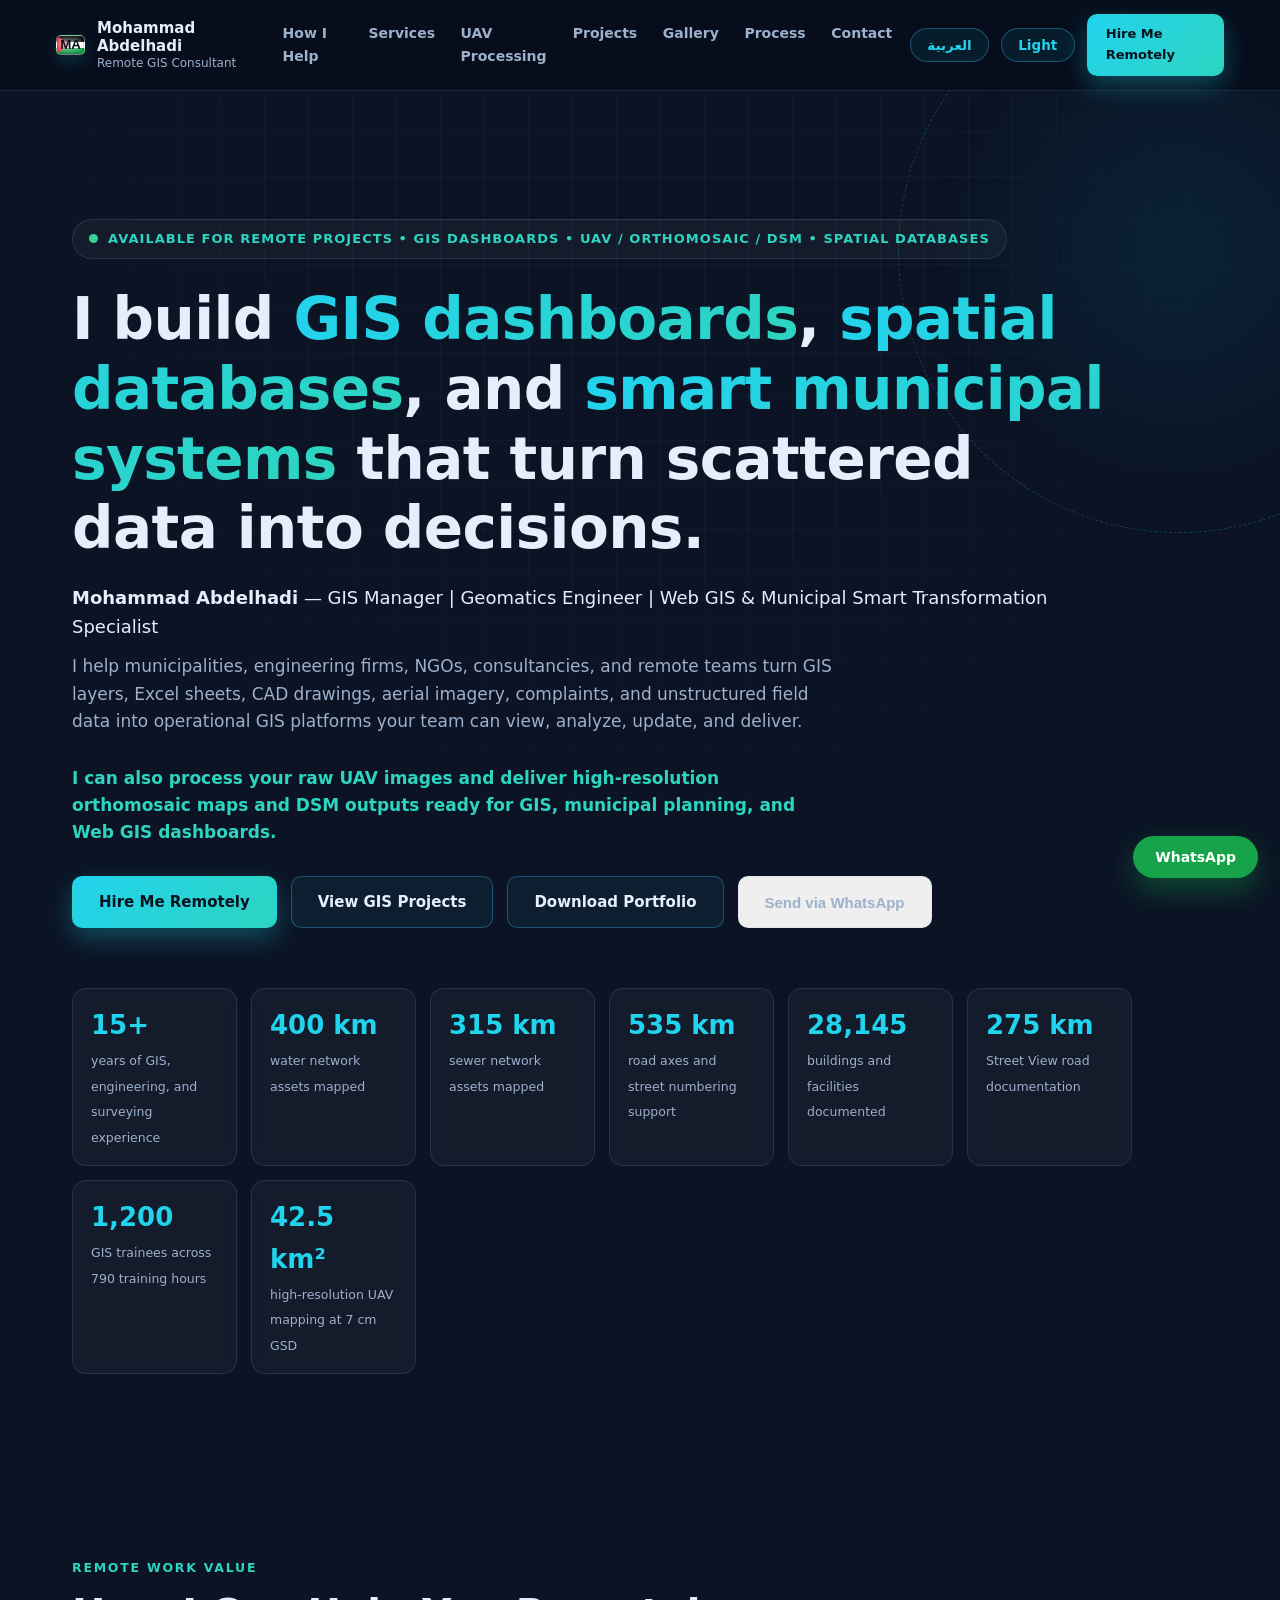
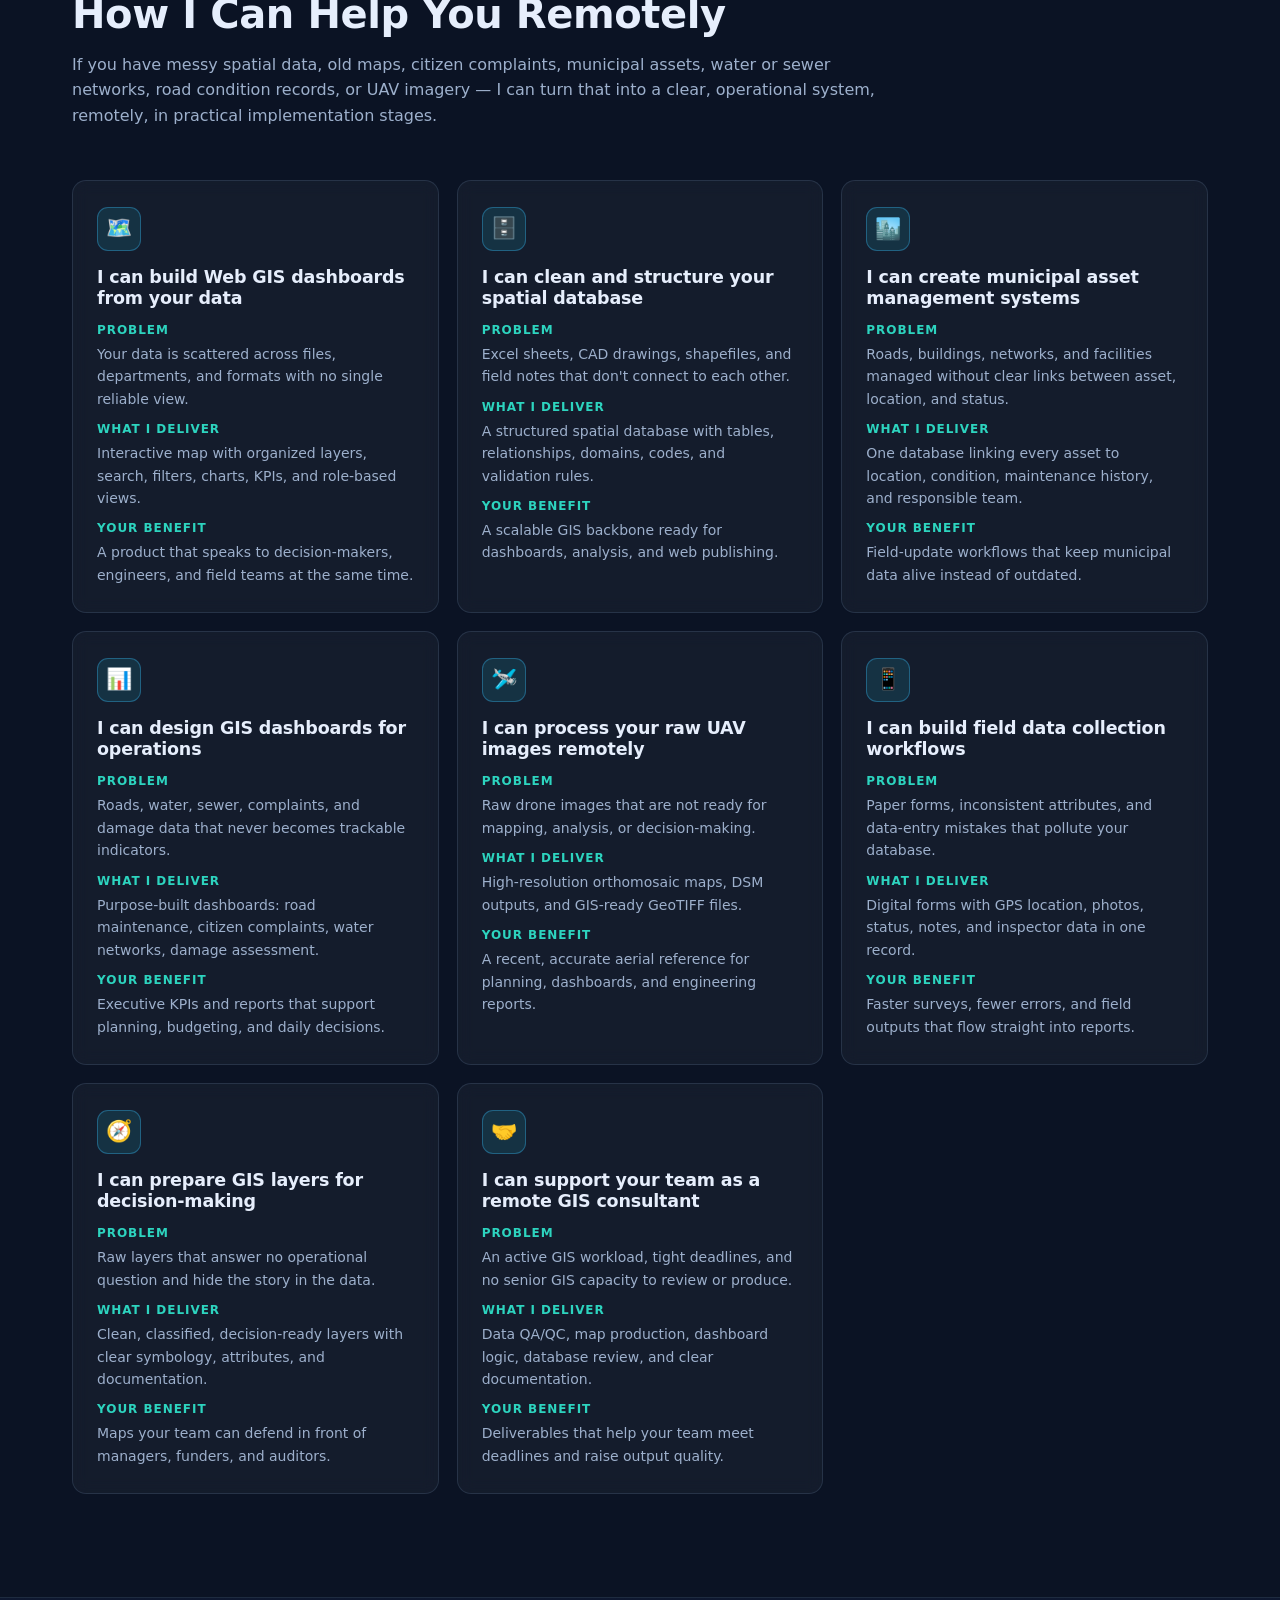
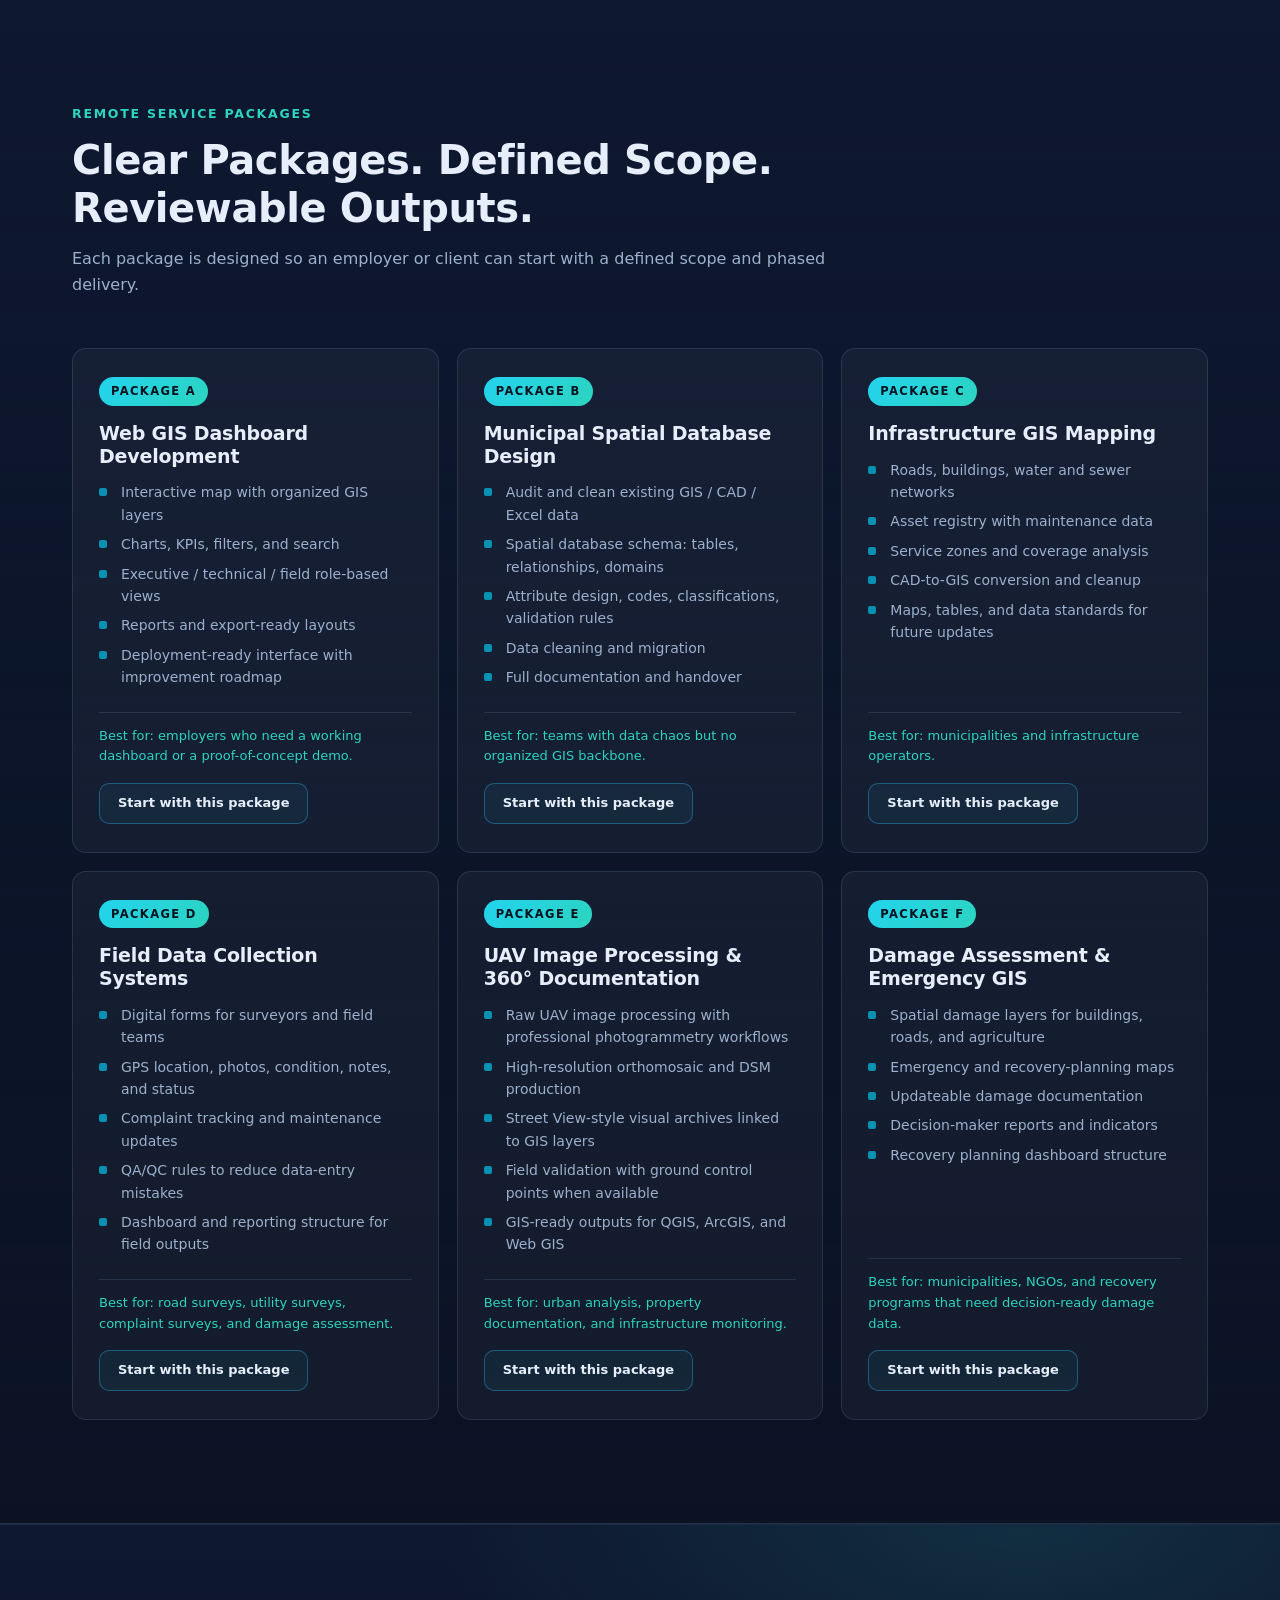
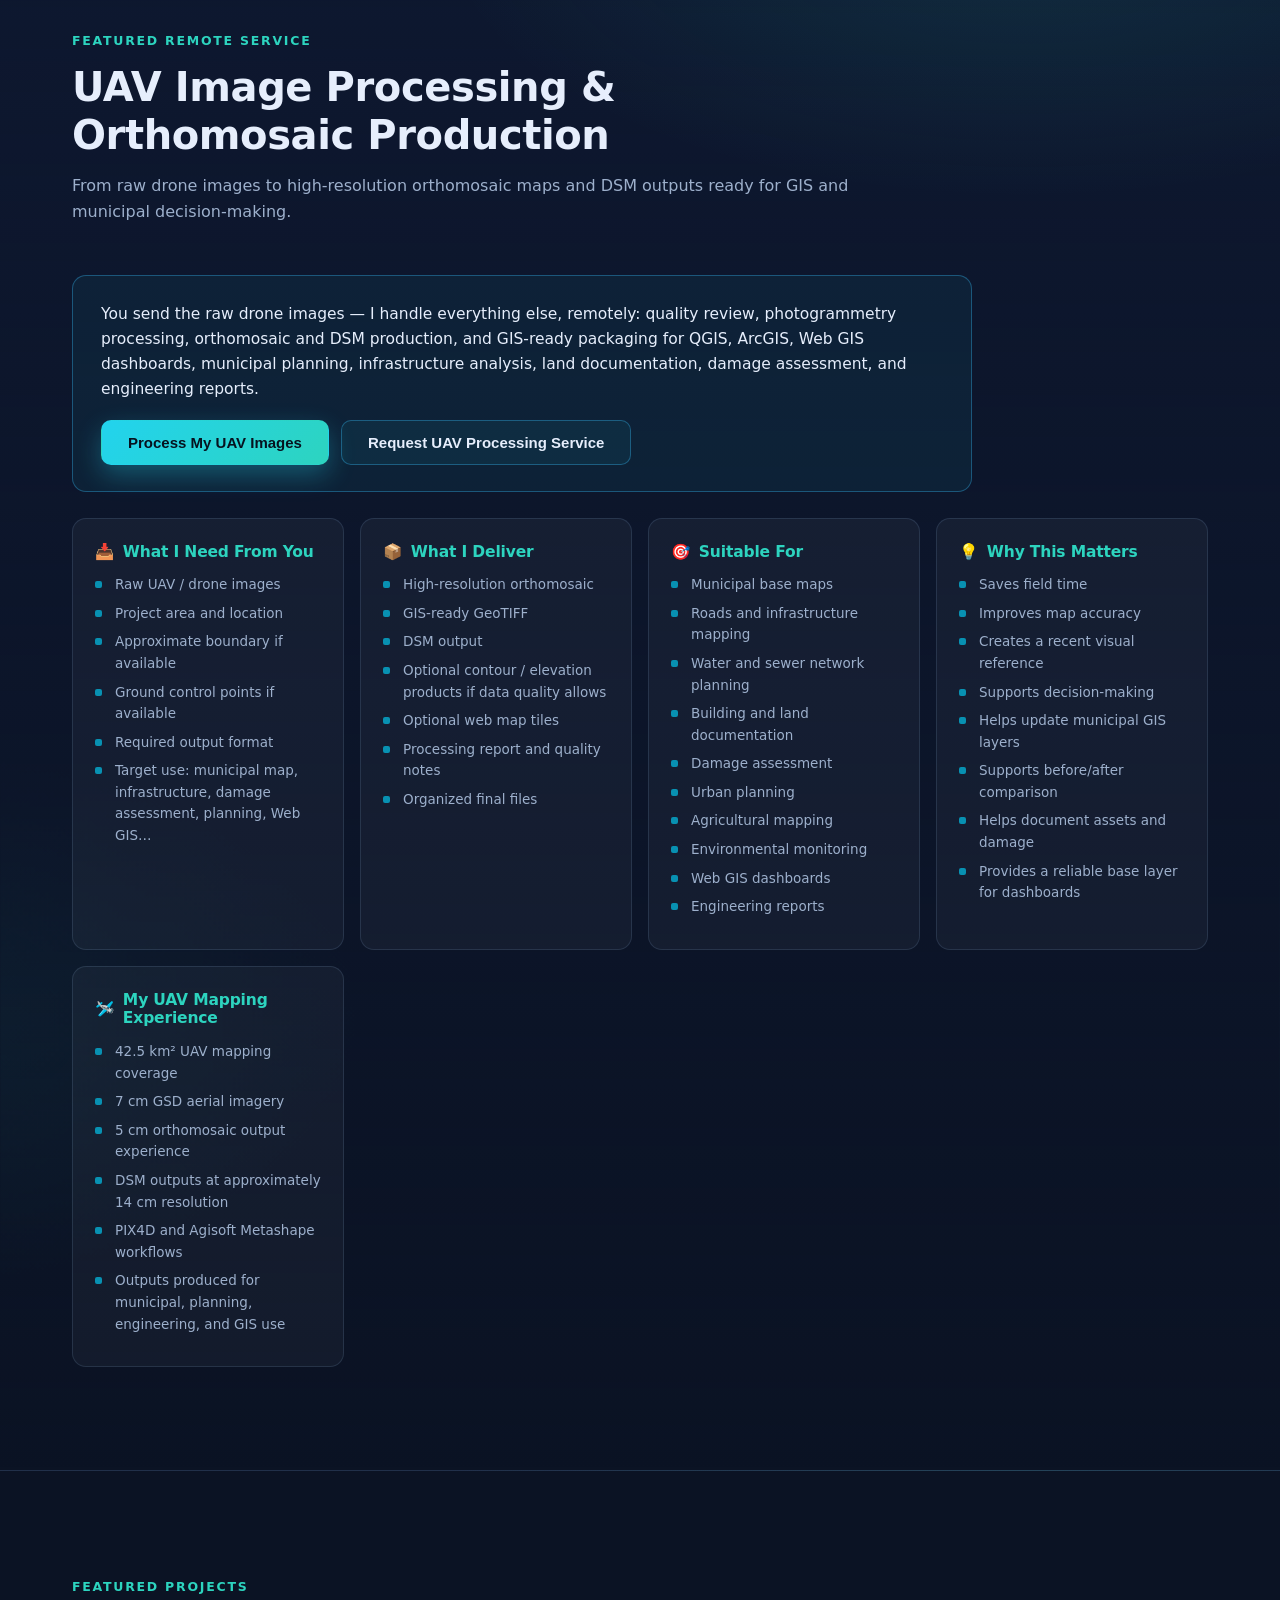
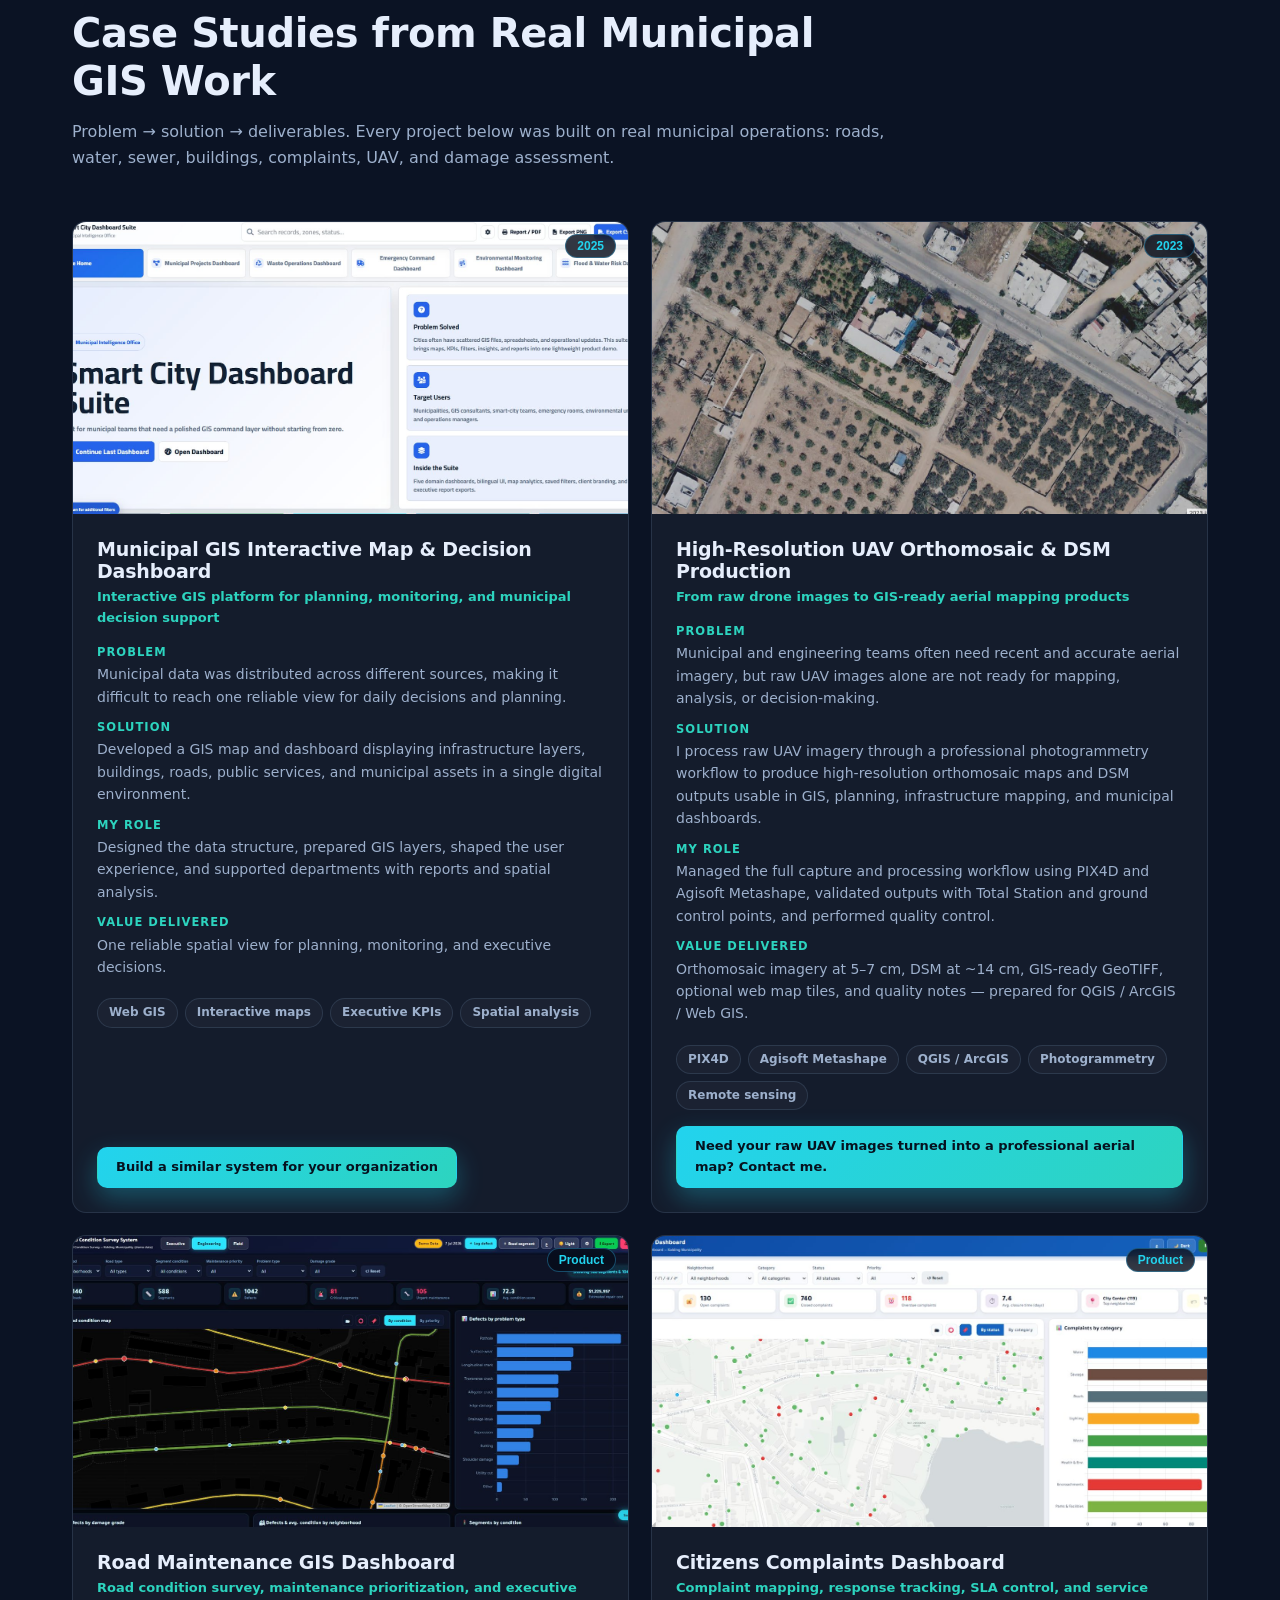
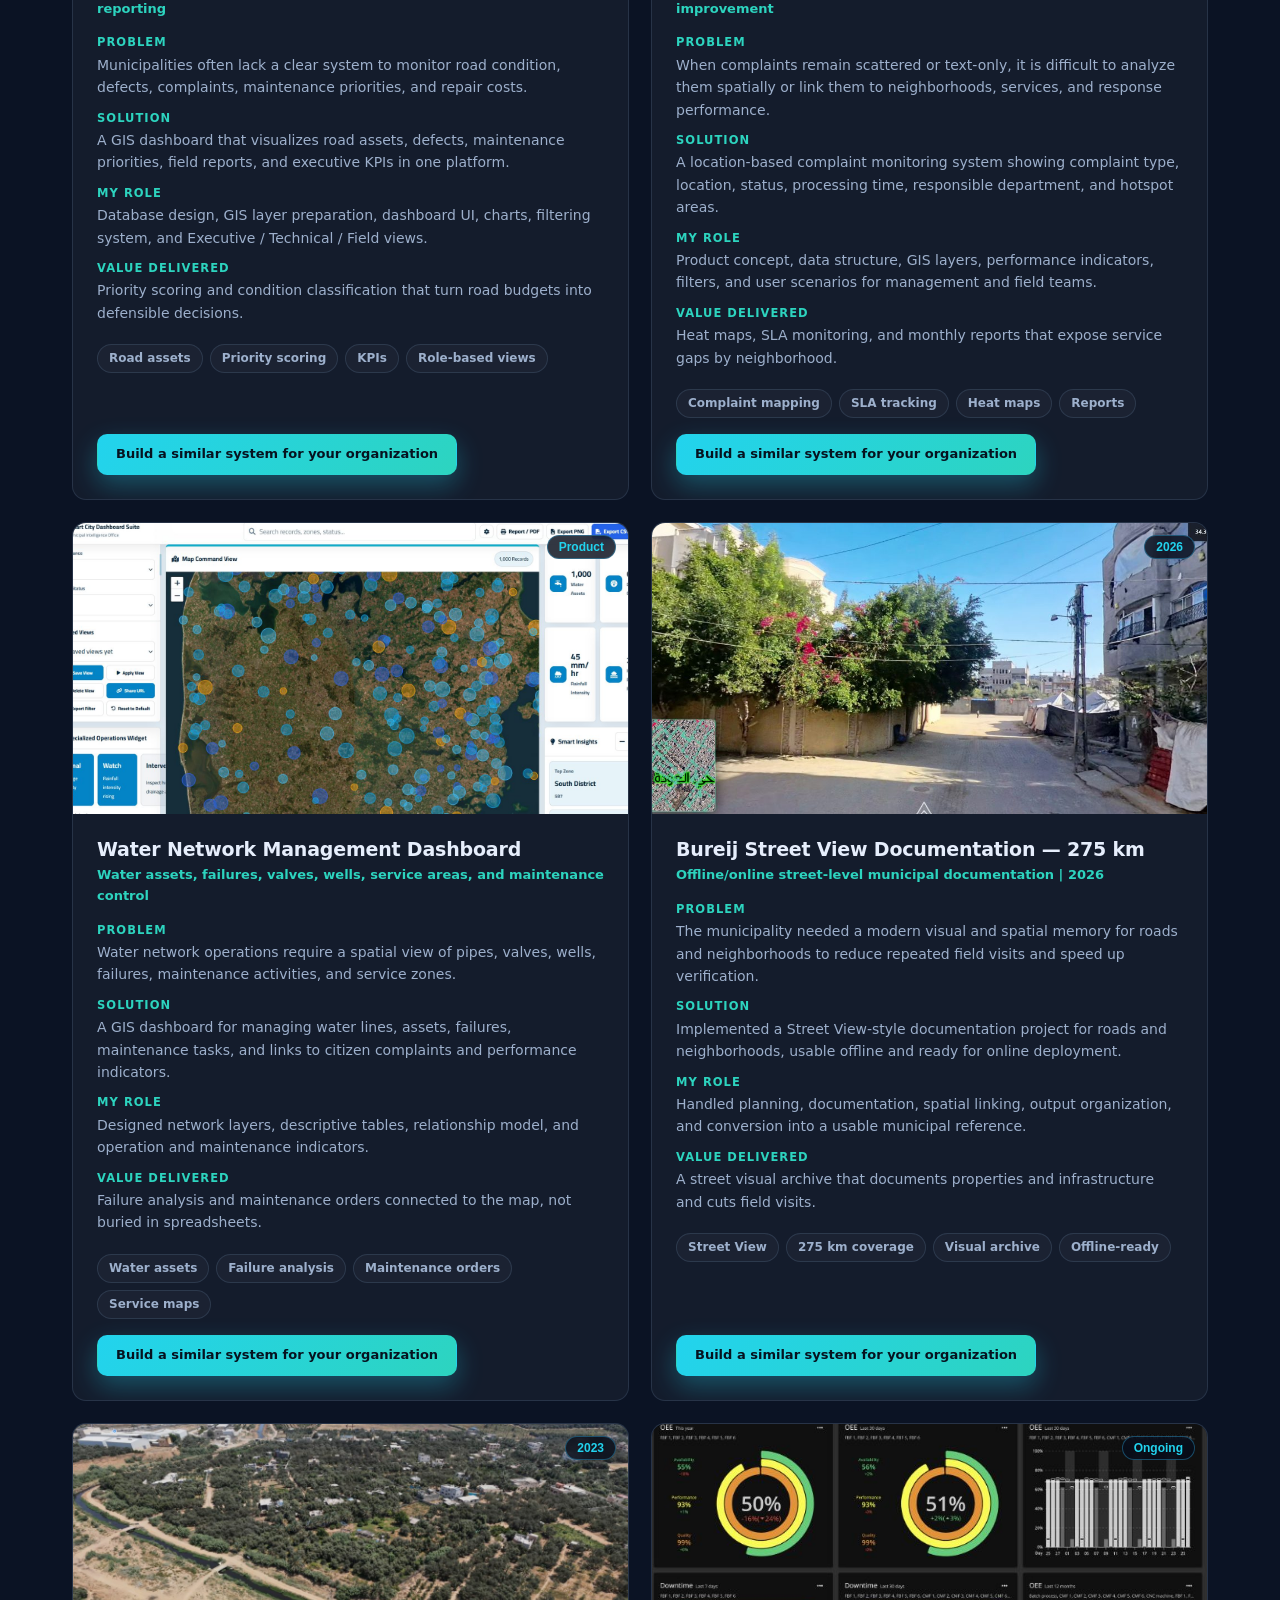
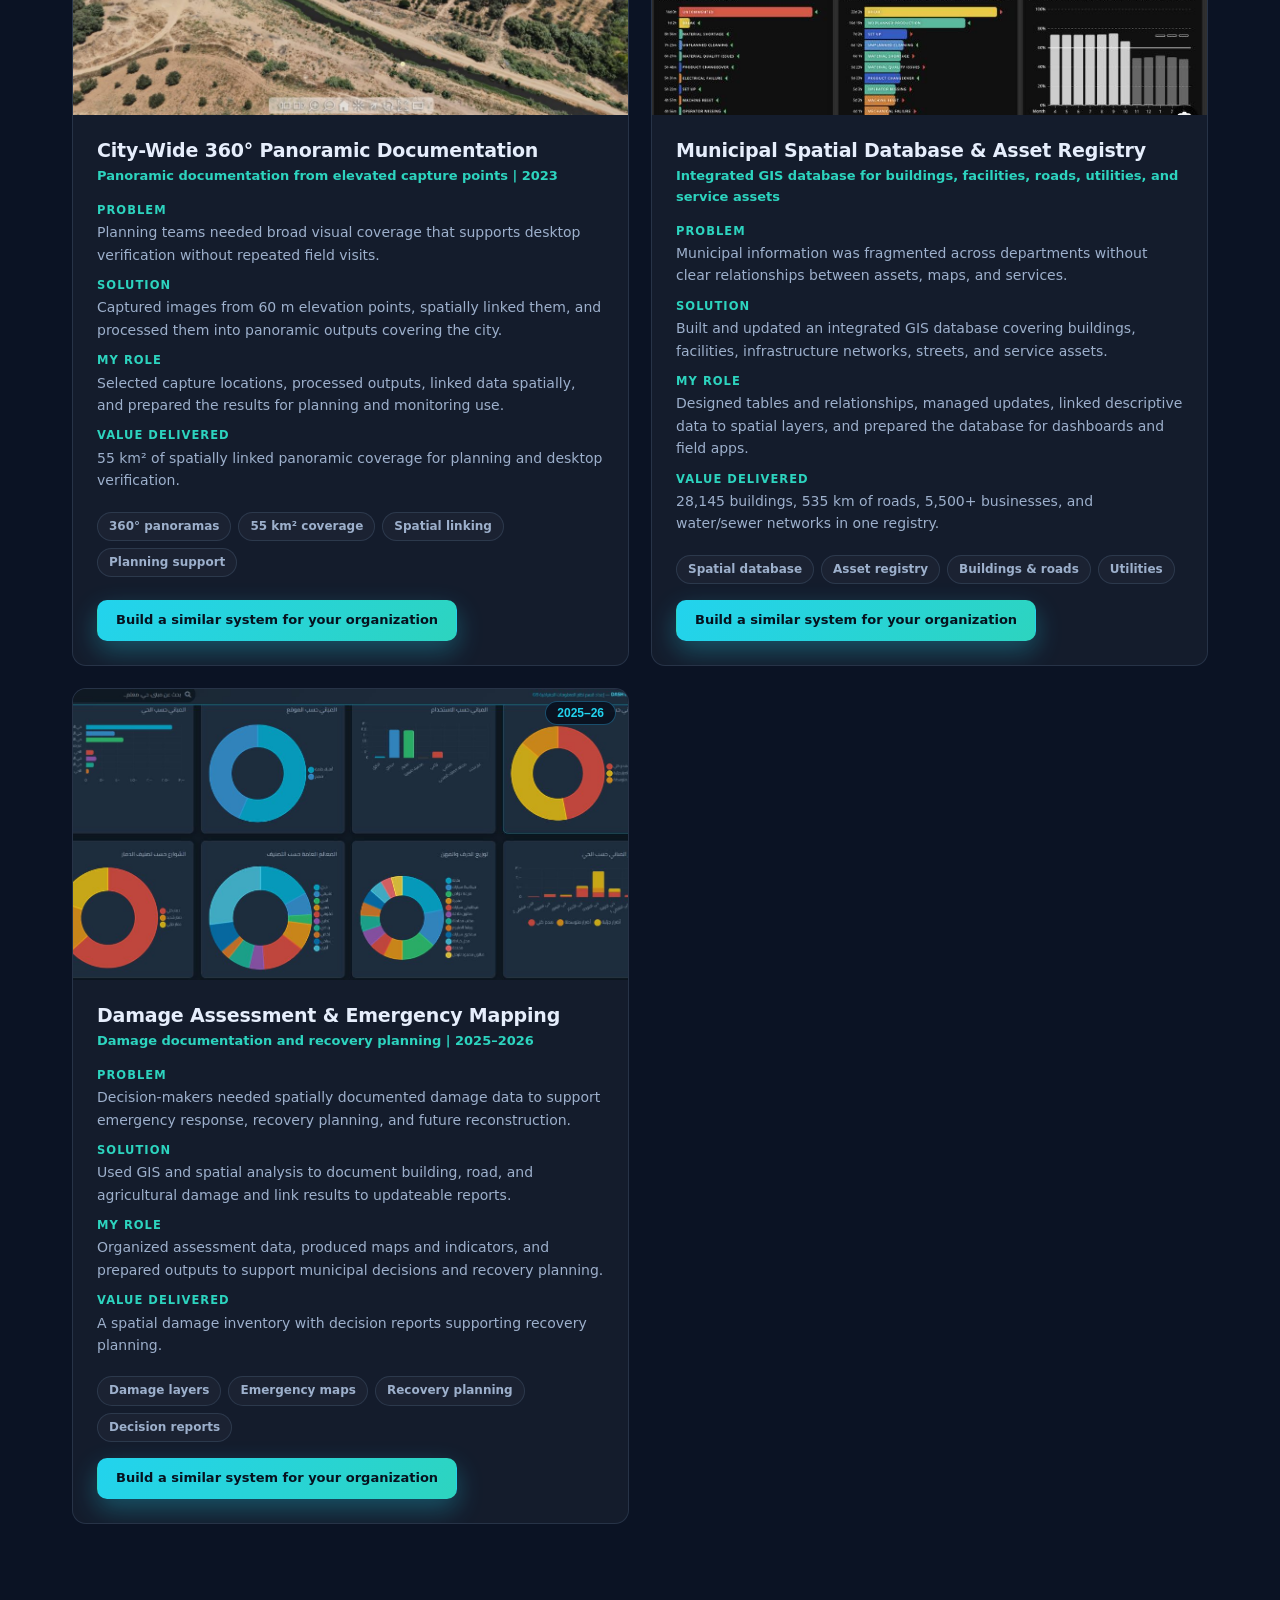
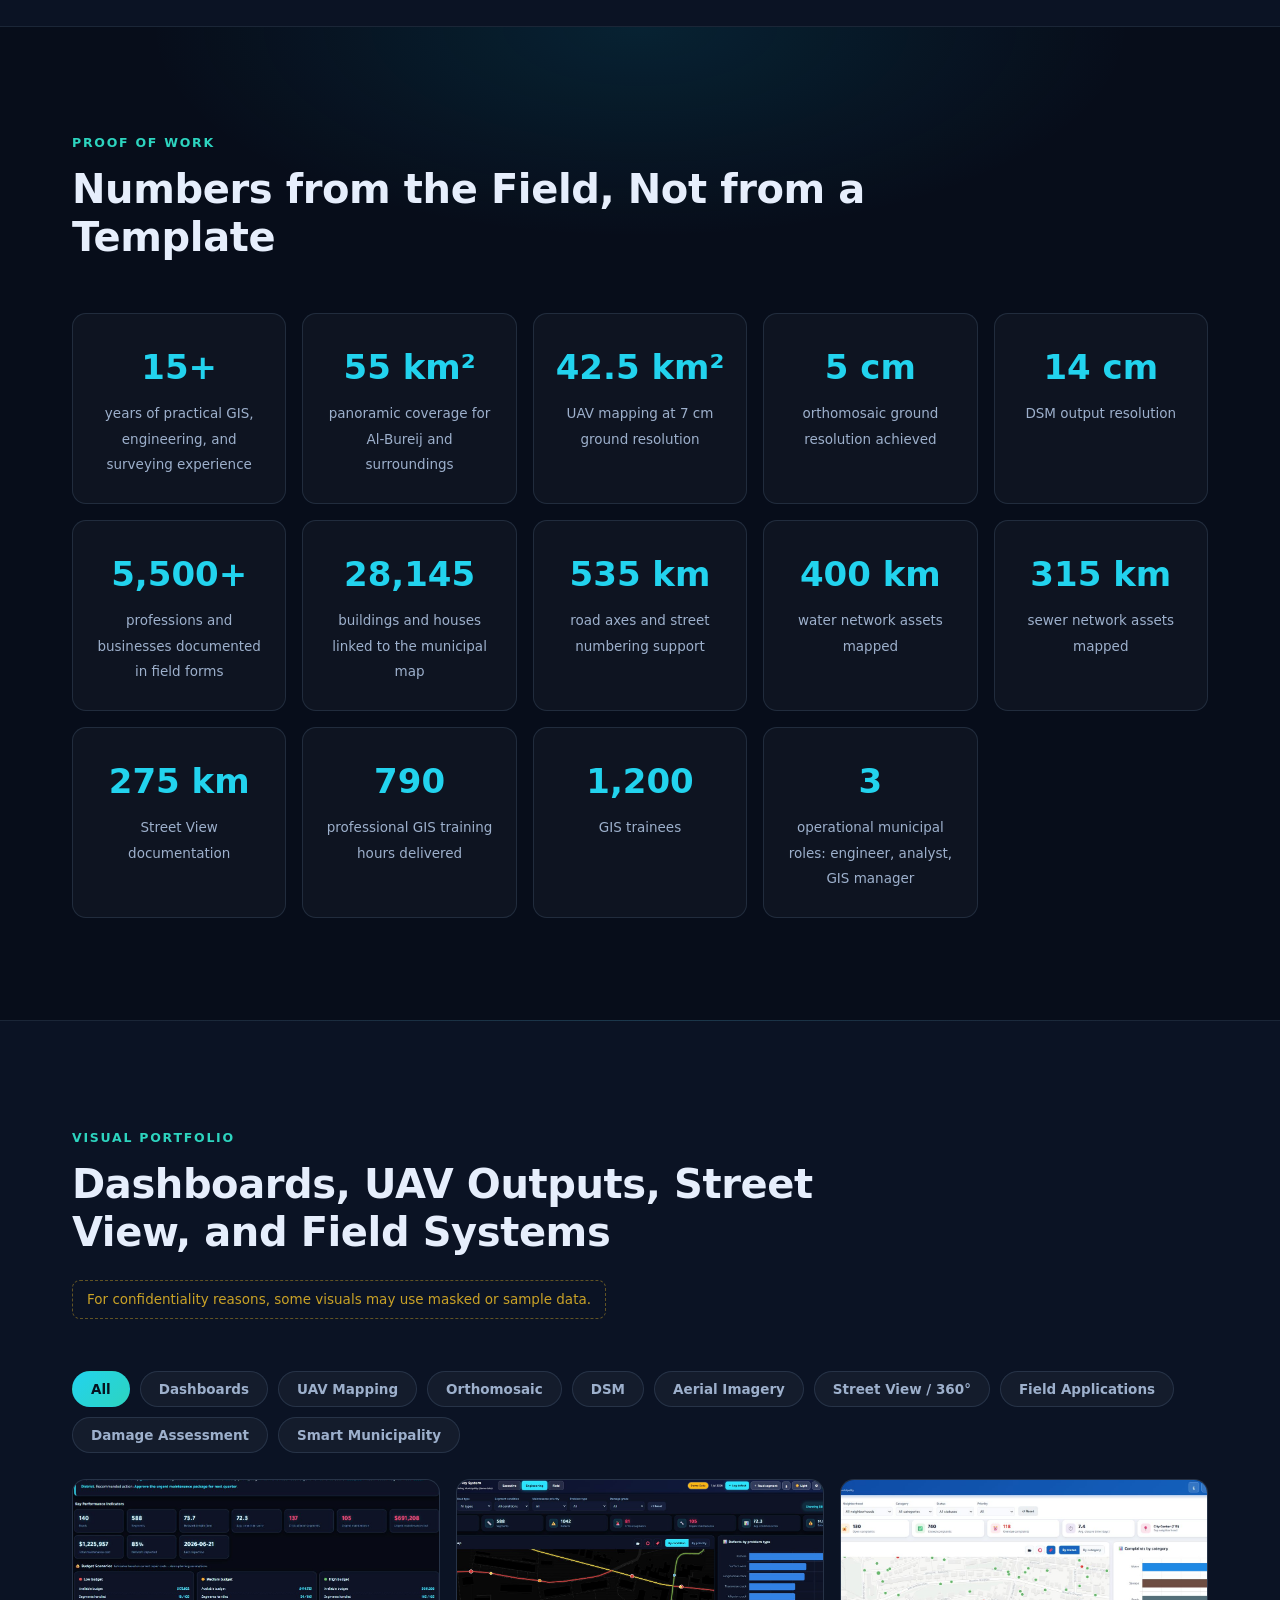
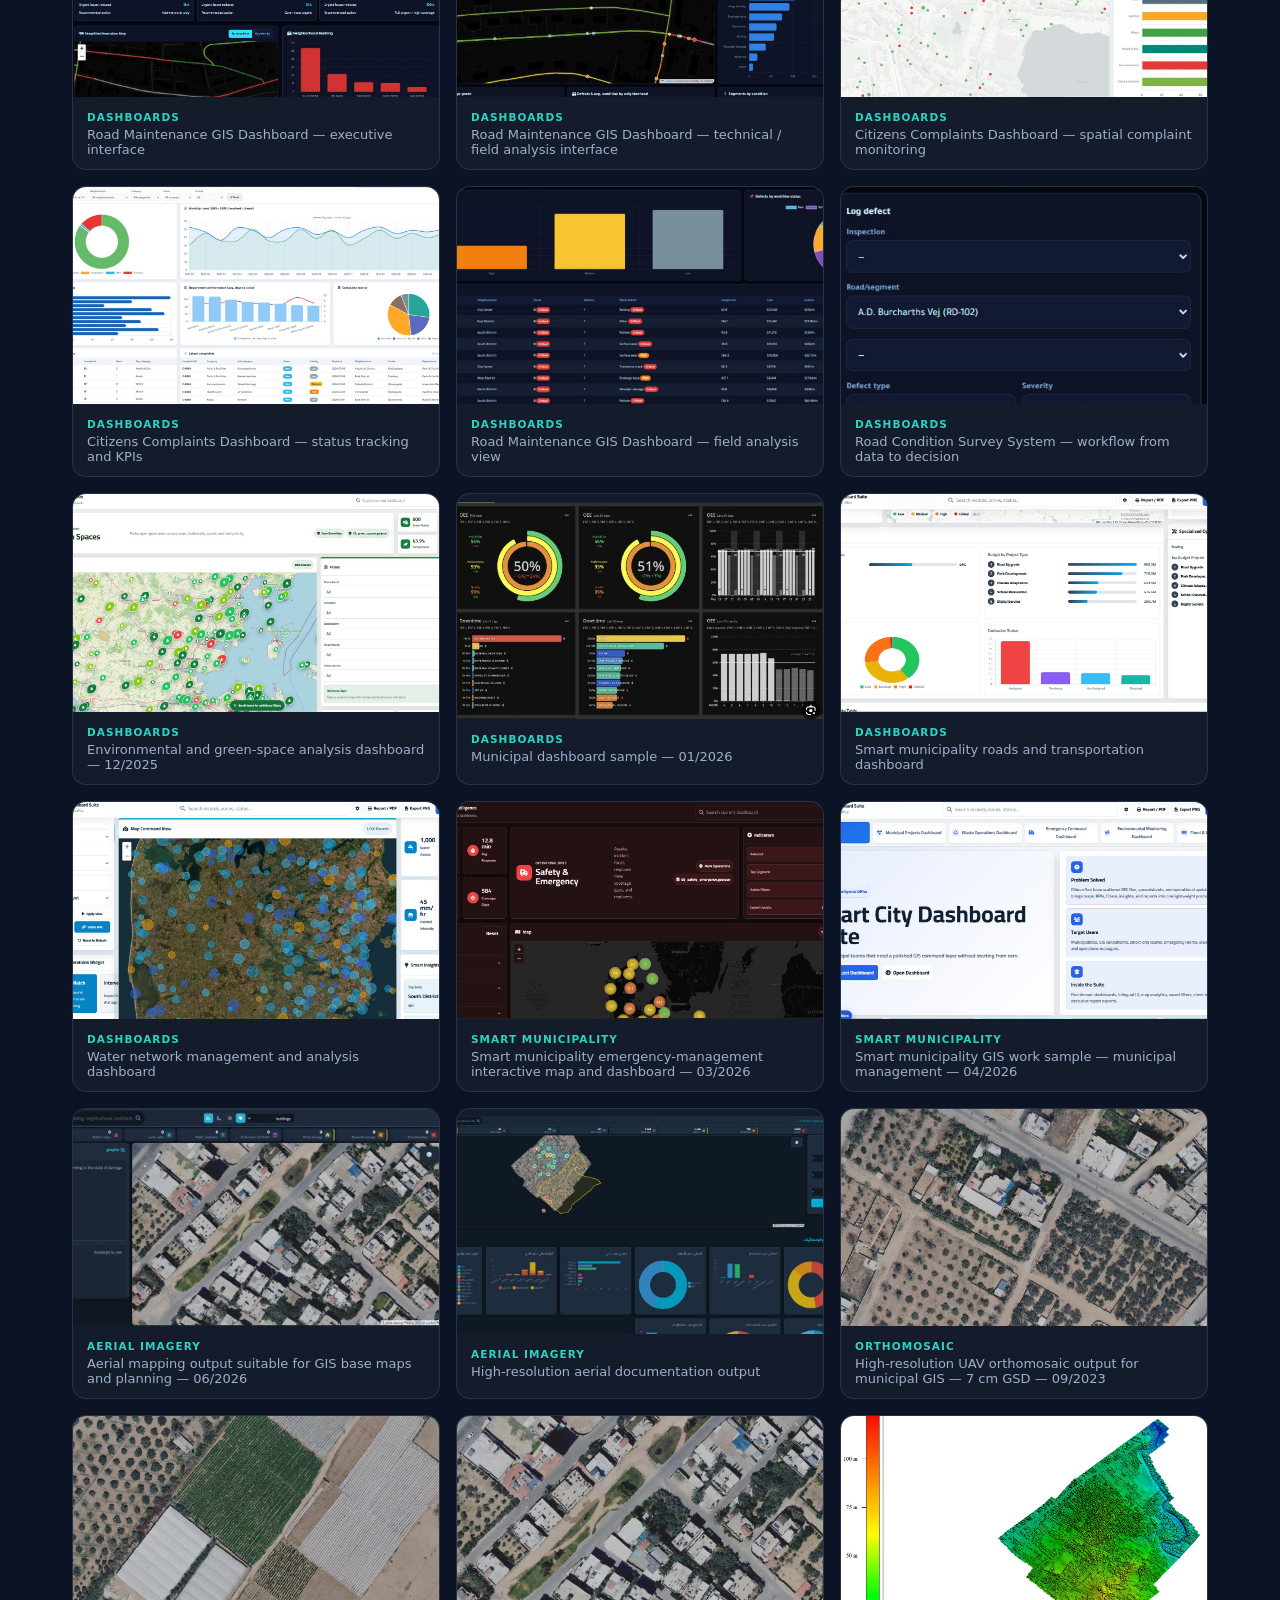
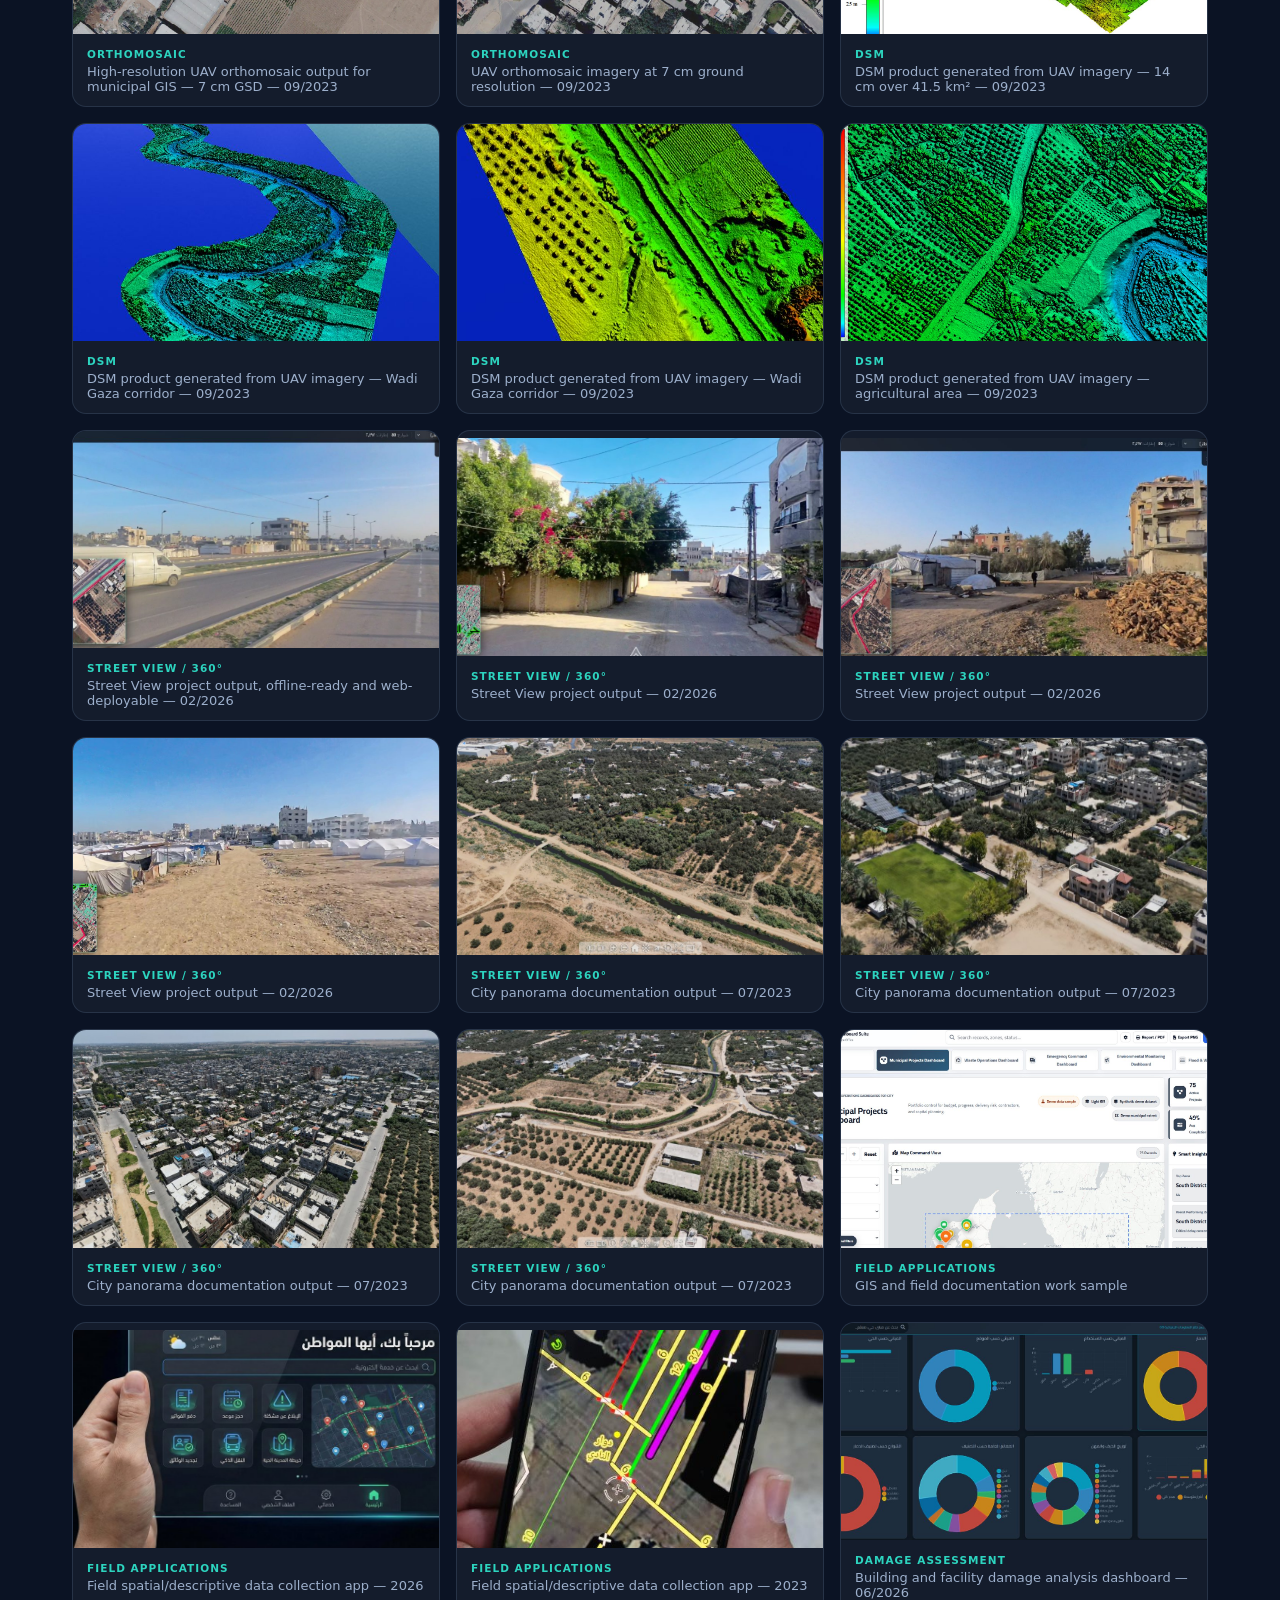
==== commit c5b86cf3: "Remove Bureij from Gaza message location" ====
--- a/index.html
+++ b/index.html
@@ -325,7 +325,7 @@
         <header class="gaza-modal-header">
           <p class="gaza-modal-kicker">Personal statement</p>
           <h2 id="gazaMessageTitle">A Message from Gaza</h2>
-          <p class="gaza-coordinates">Bureij, Gaza &middot; 31.470351&deg; N, 34.385839&deg; E</p>
+          <p class="gaza-coordinates">Gaza &middot; 31.470351&deg; N, 34.385839&deg; E</p>
         </header>
         <div class="gaza-image-grid" aria-label="Gaza documentation images">
           <img src="assets/images/gaza-image1.png" alt="War-damaged residential buildings in Gaza" />
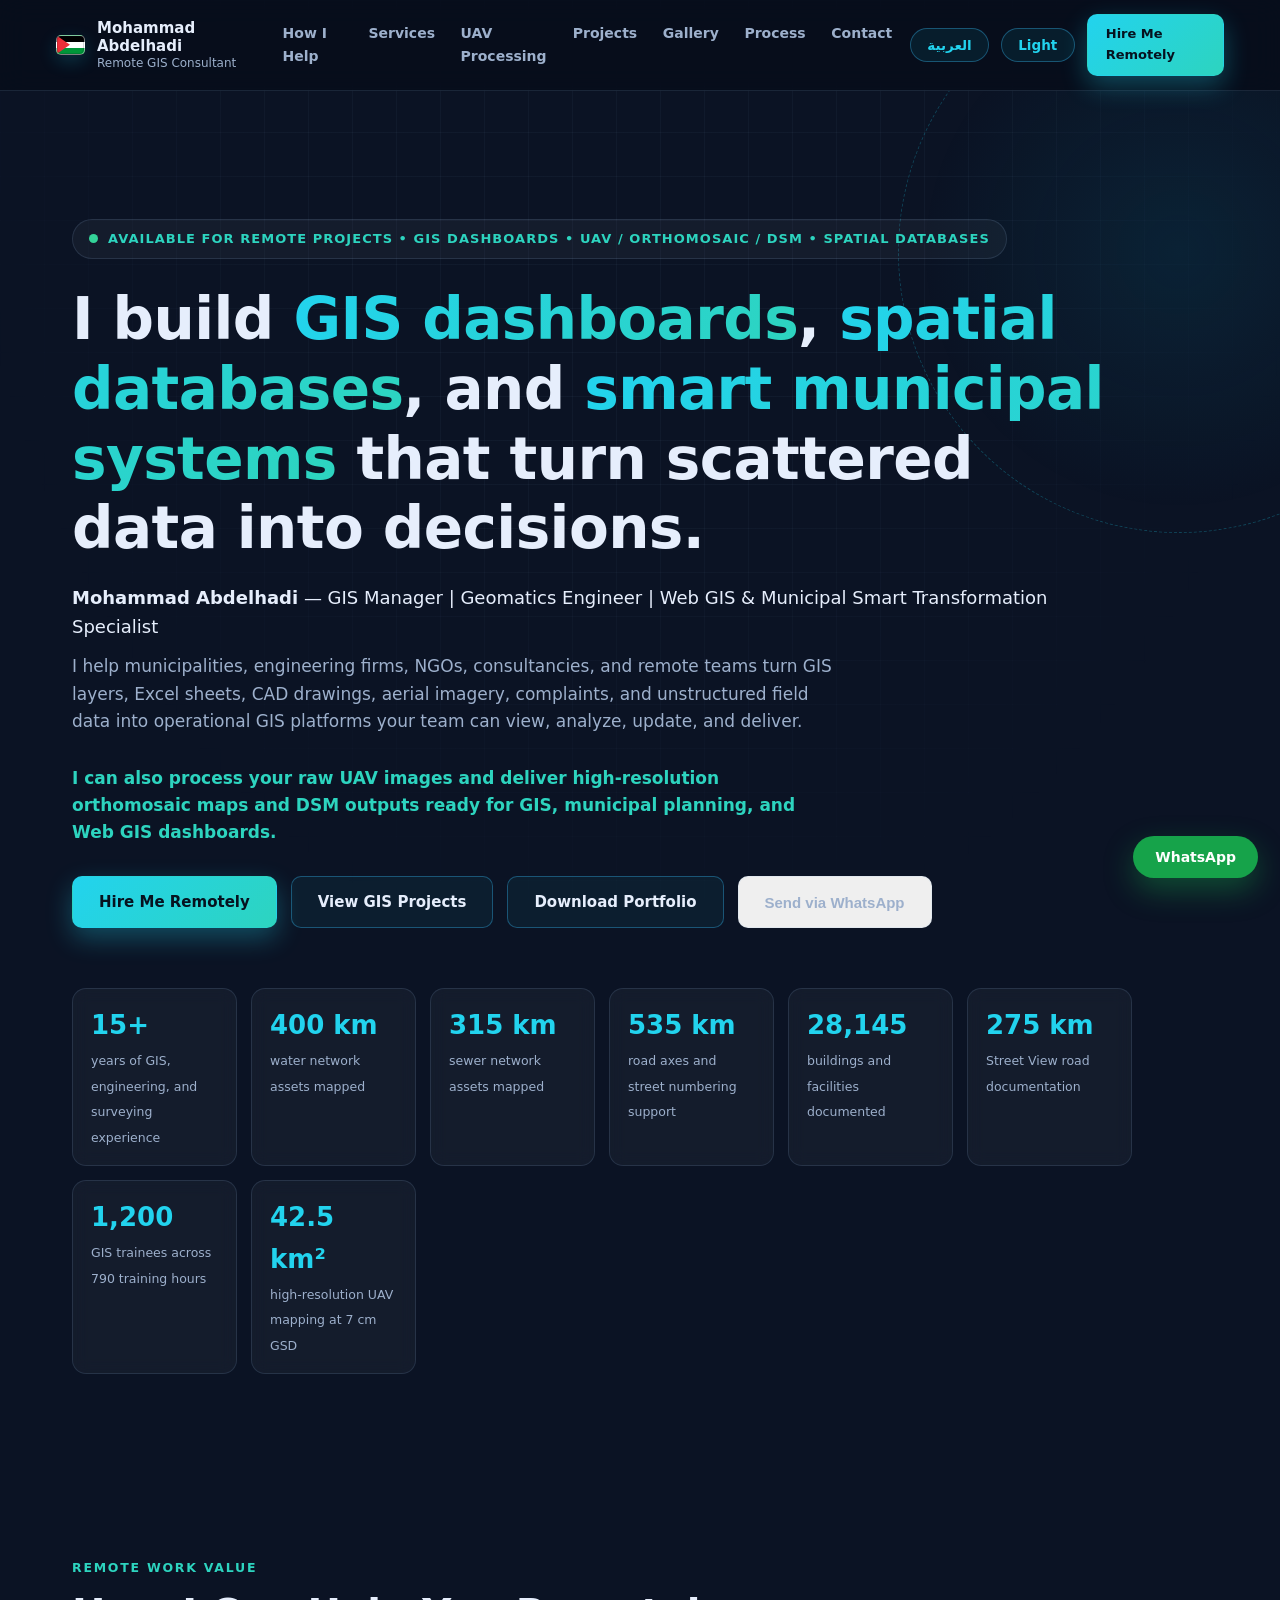
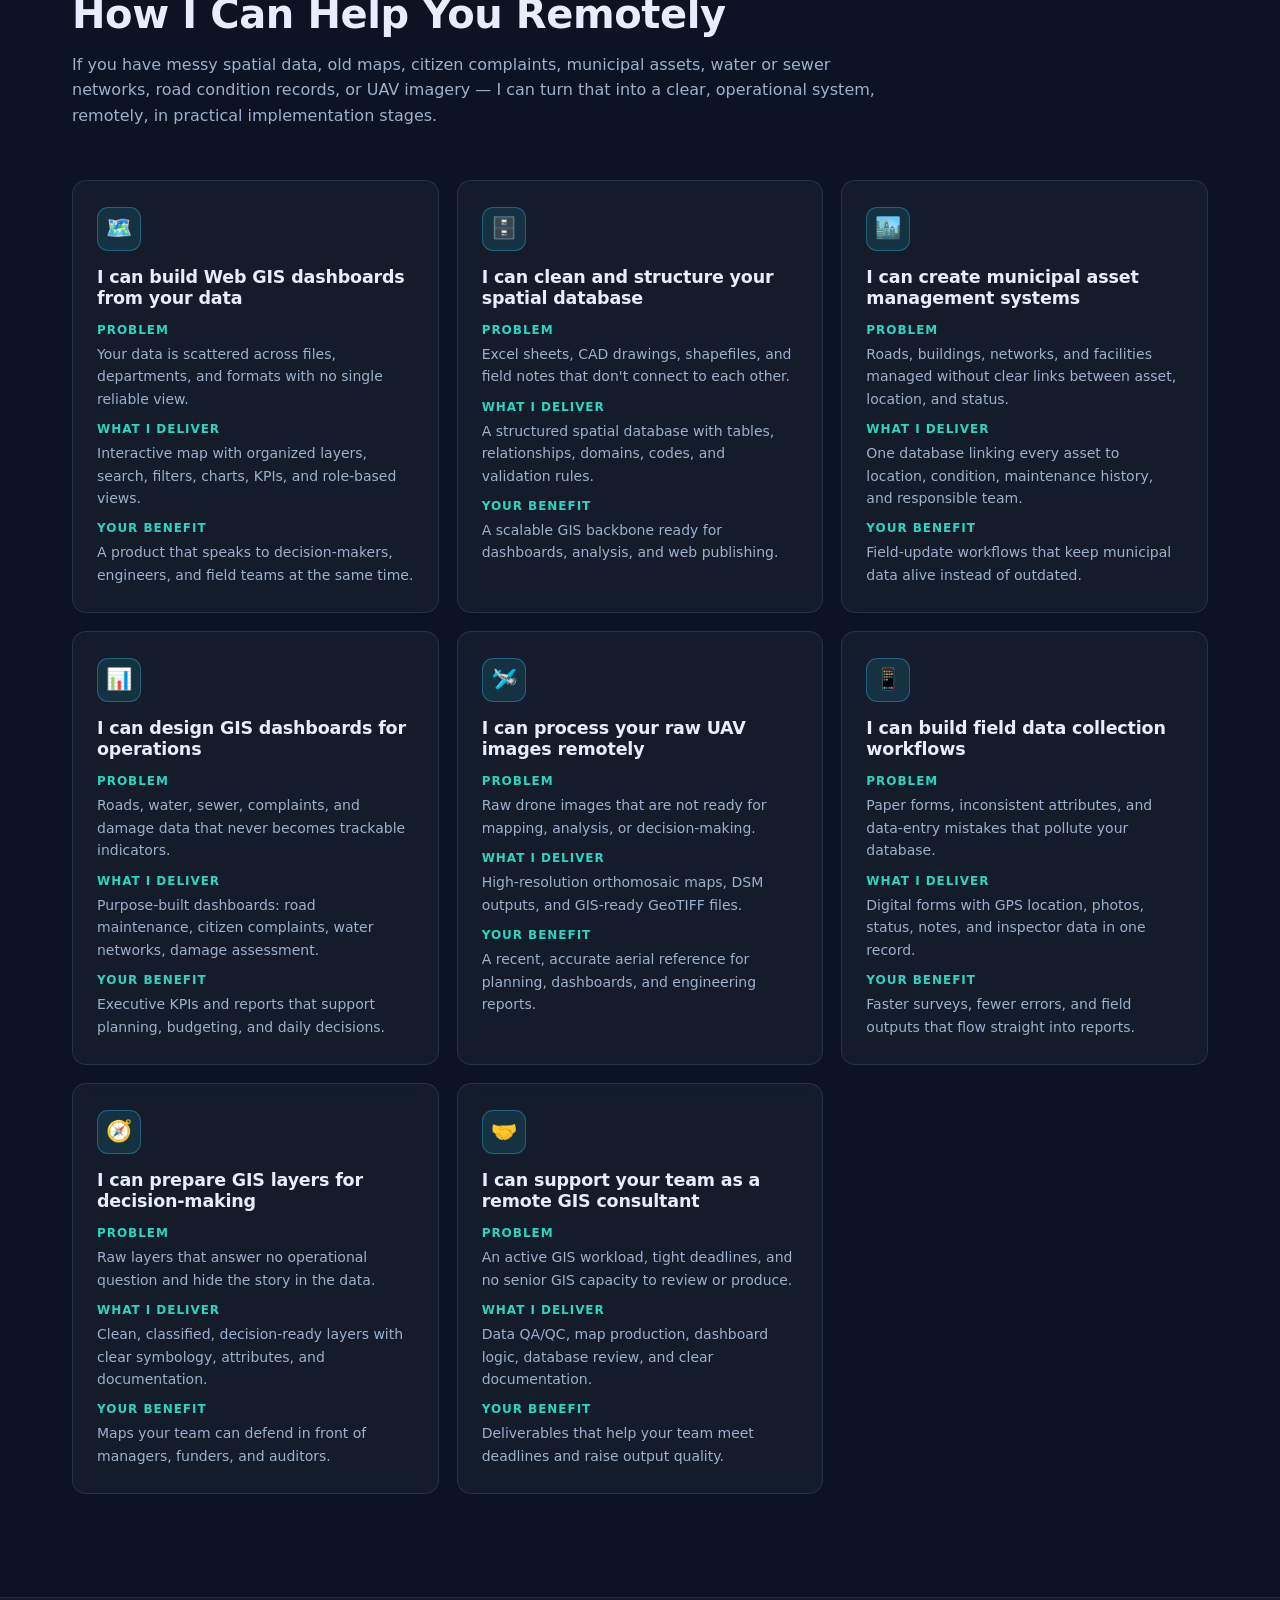
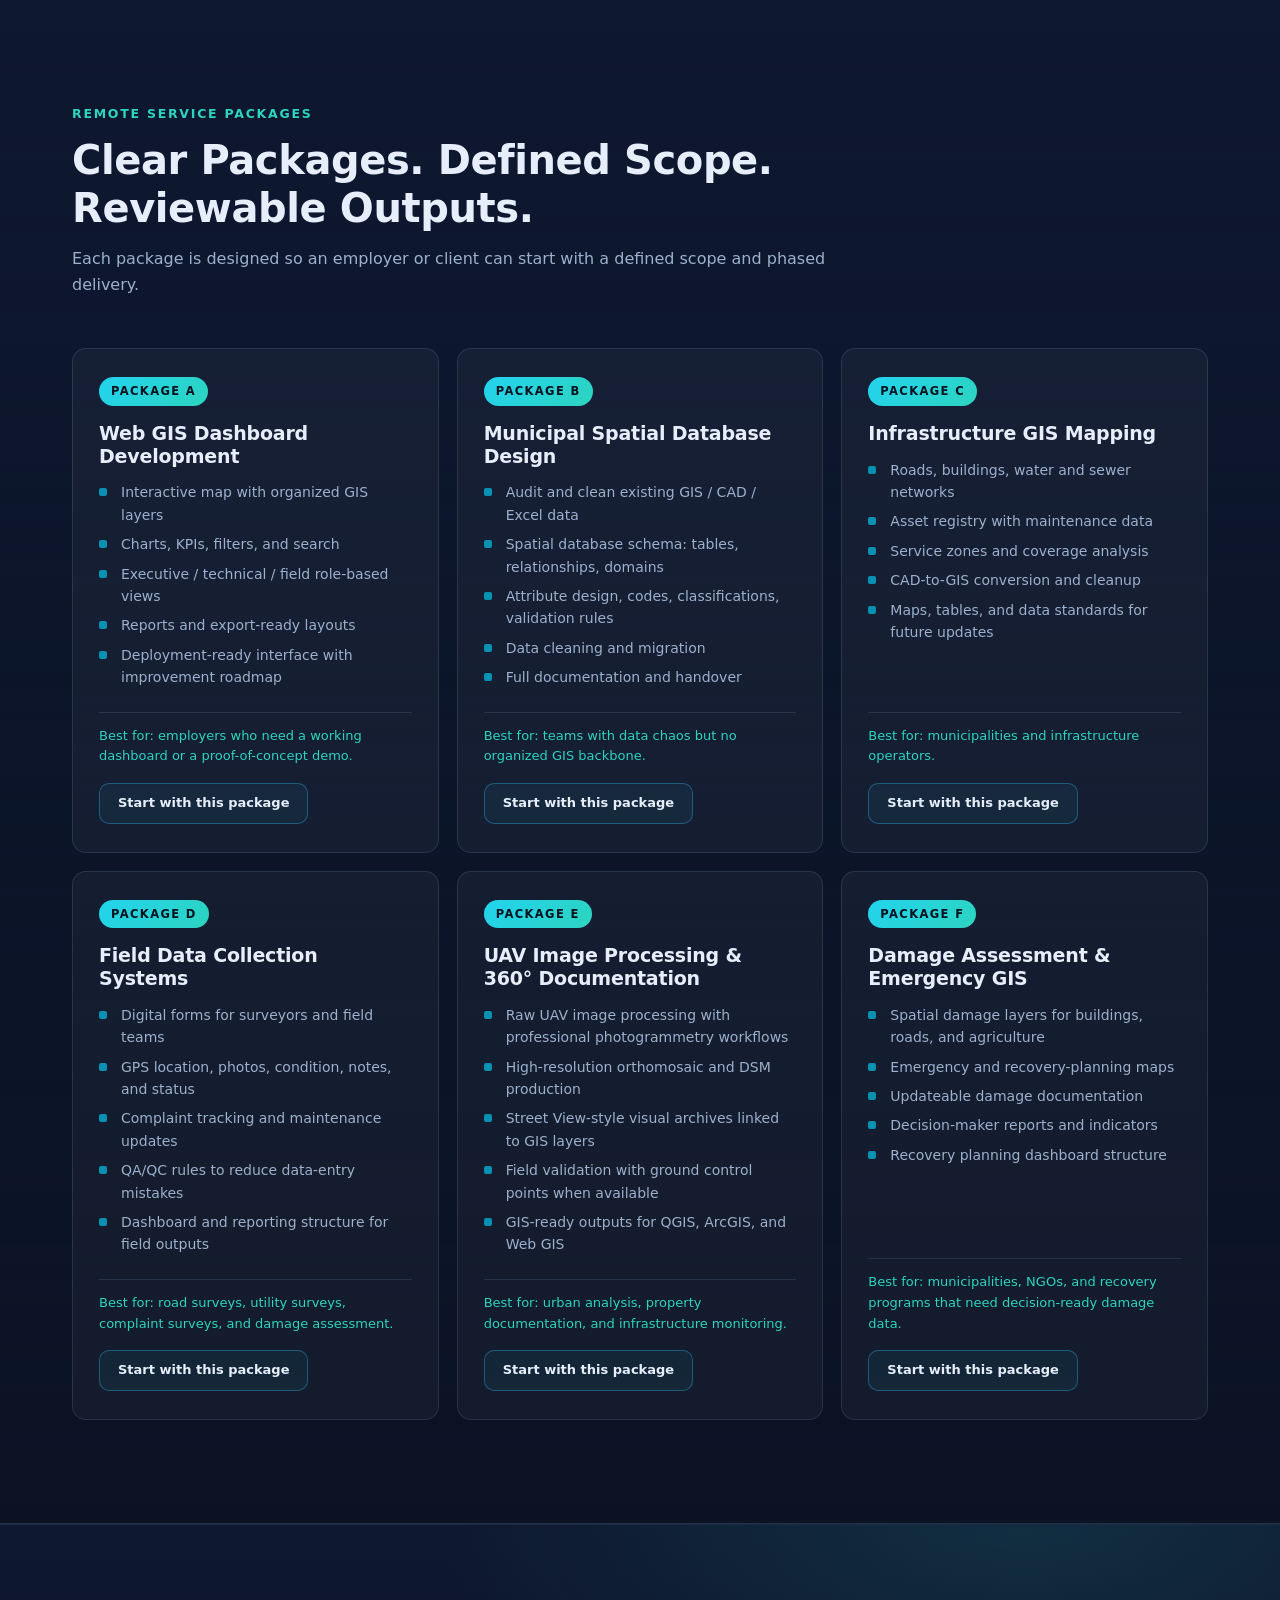
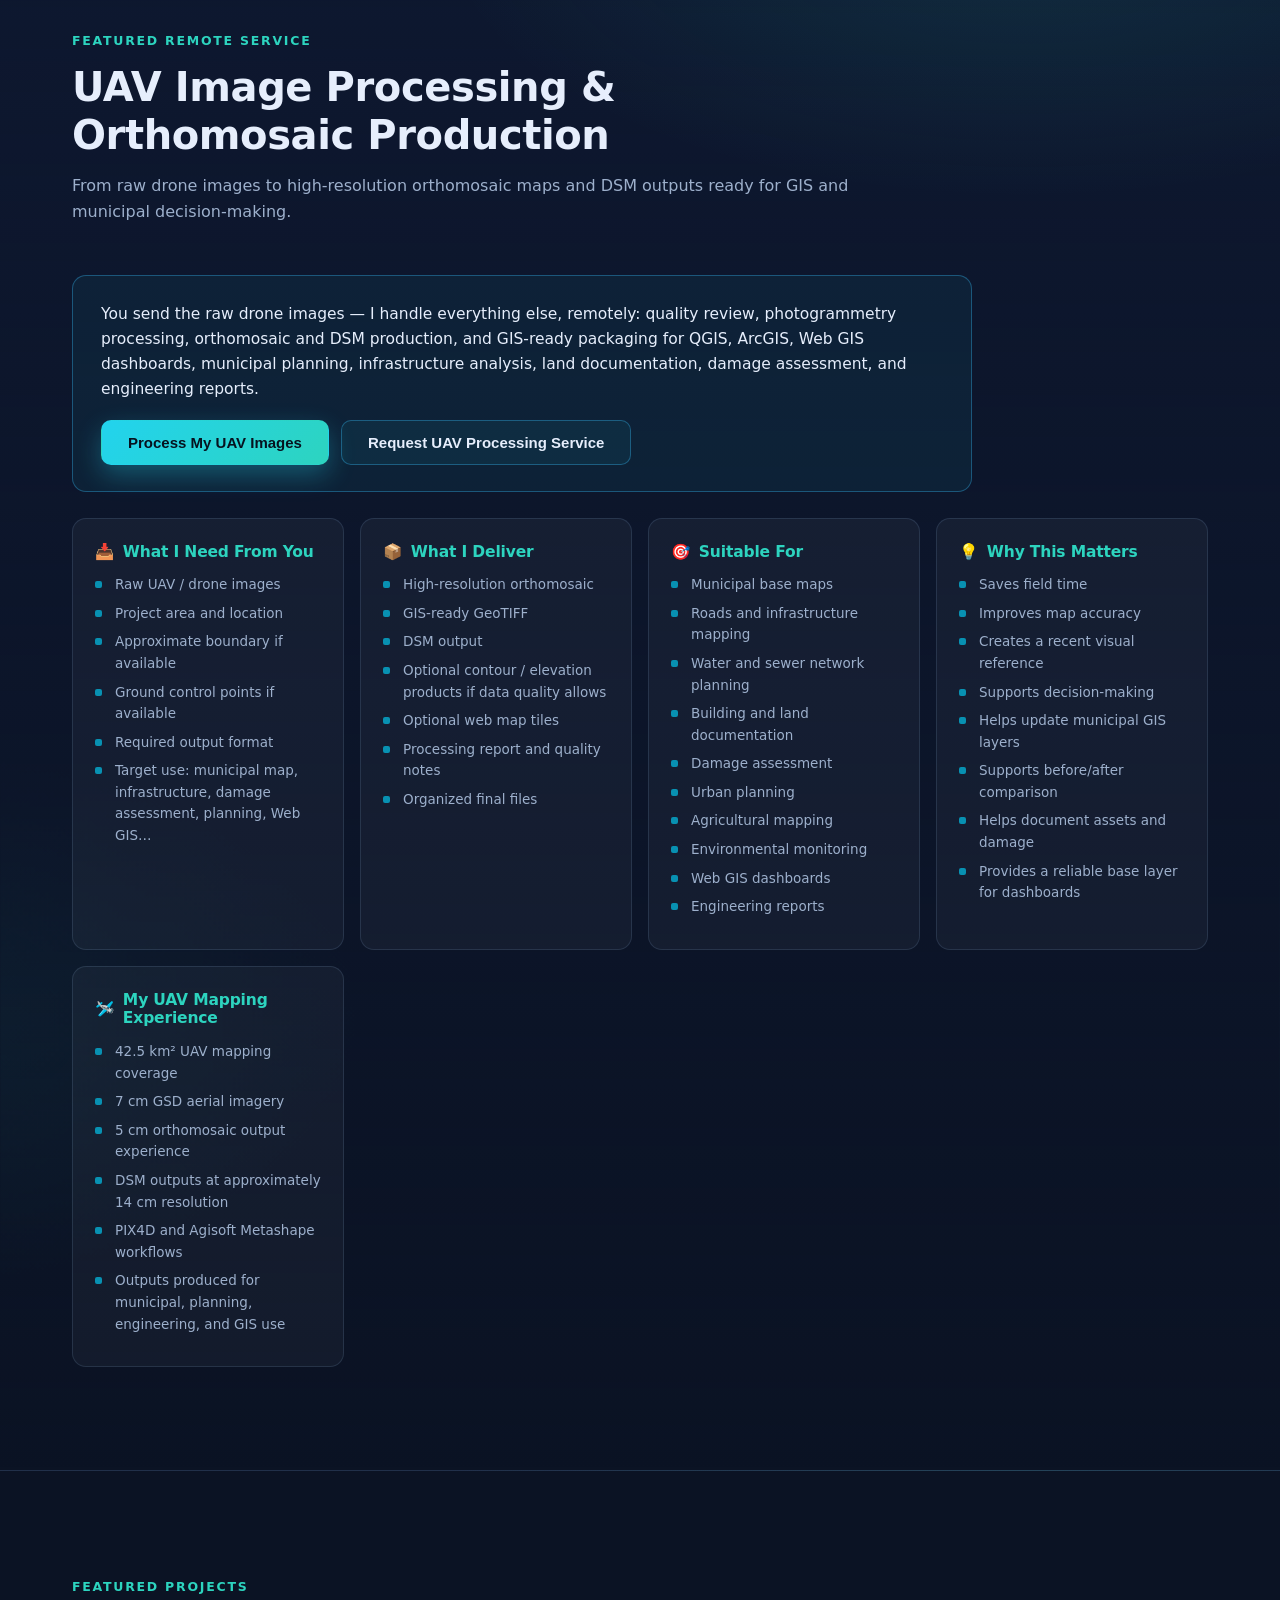
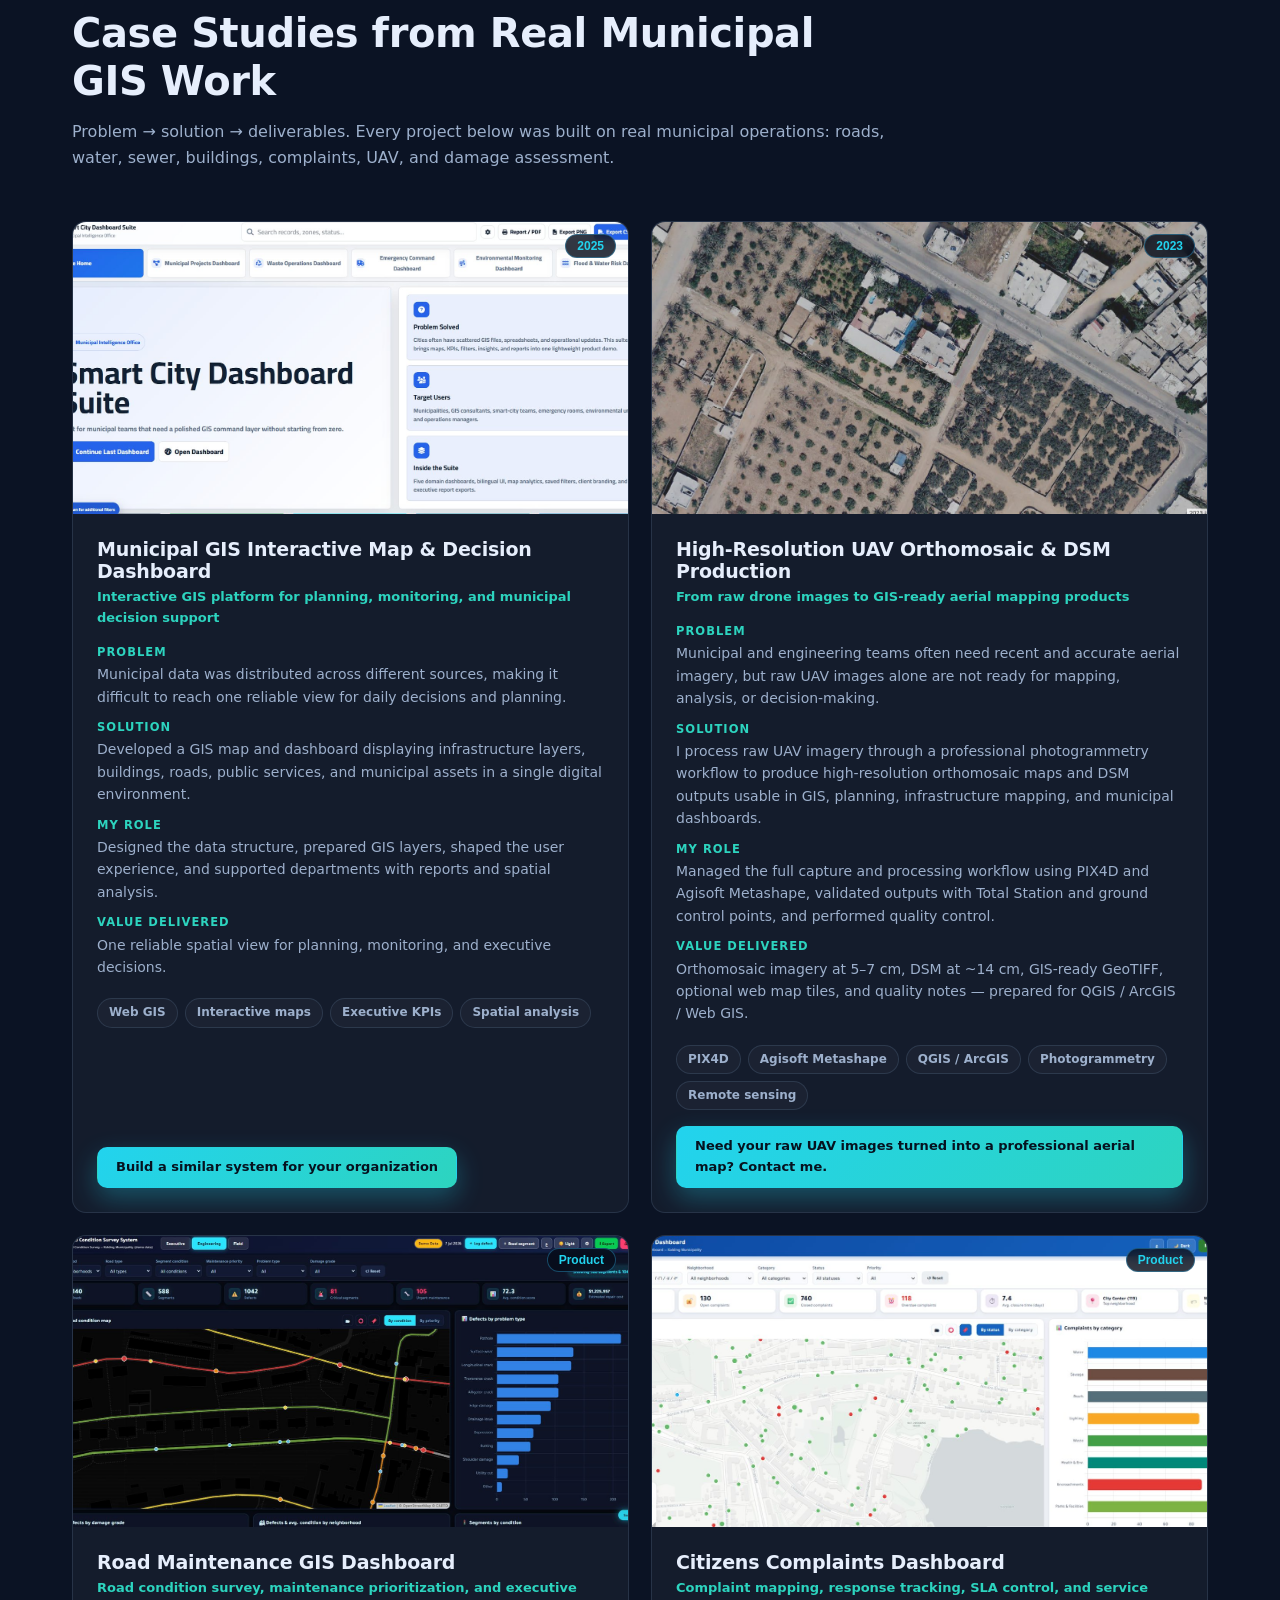
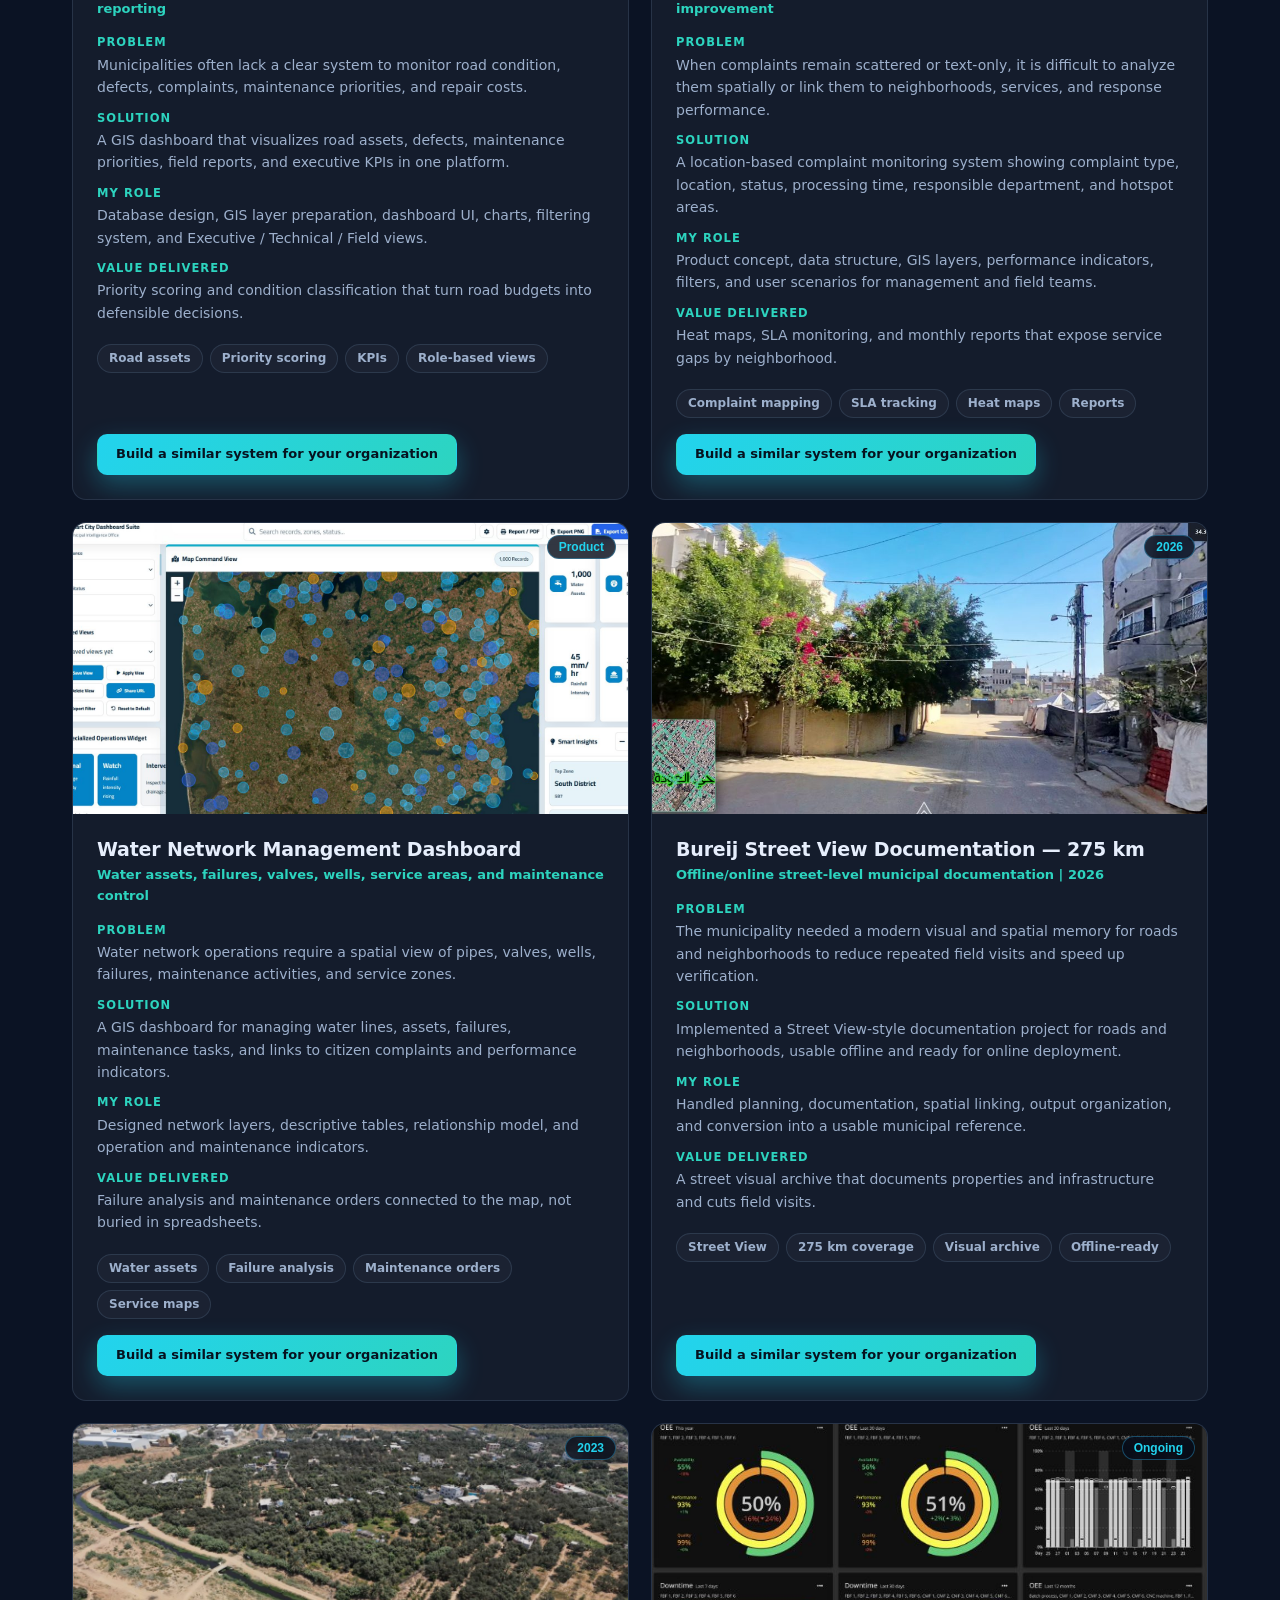
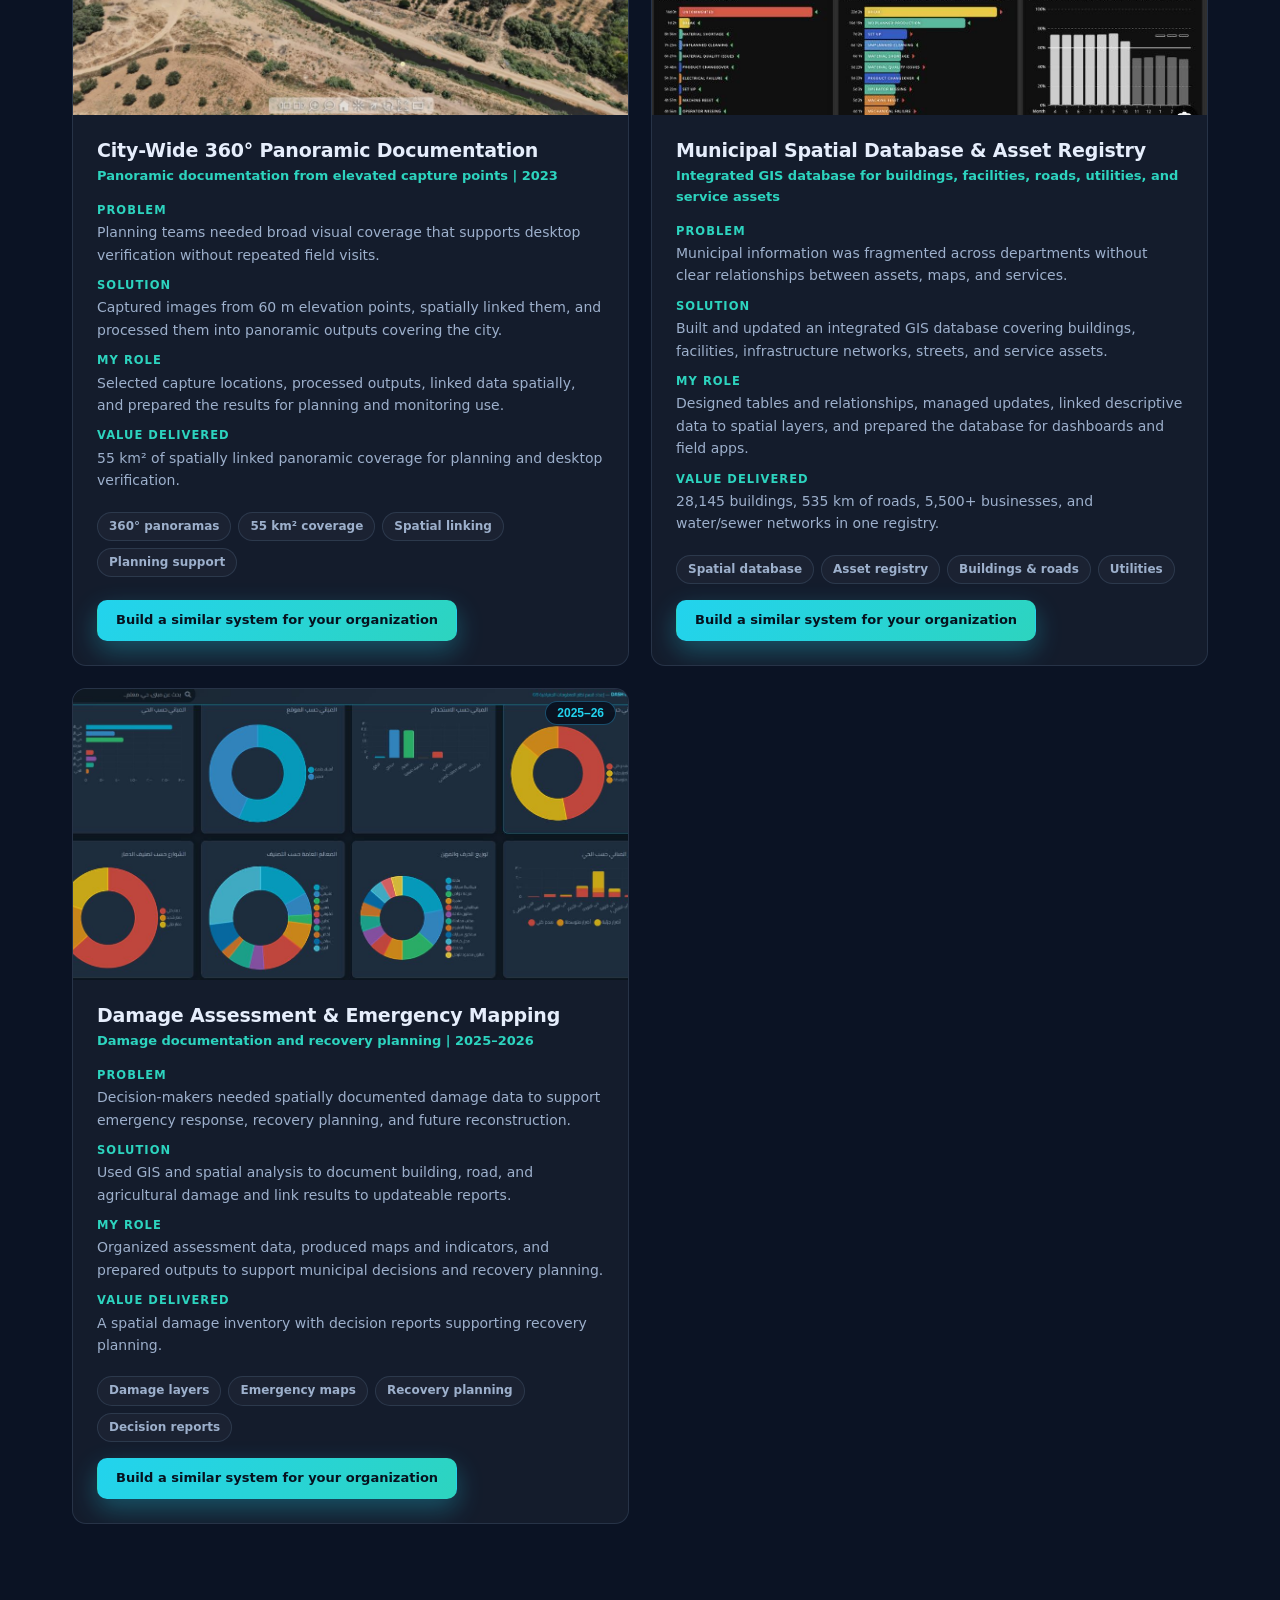
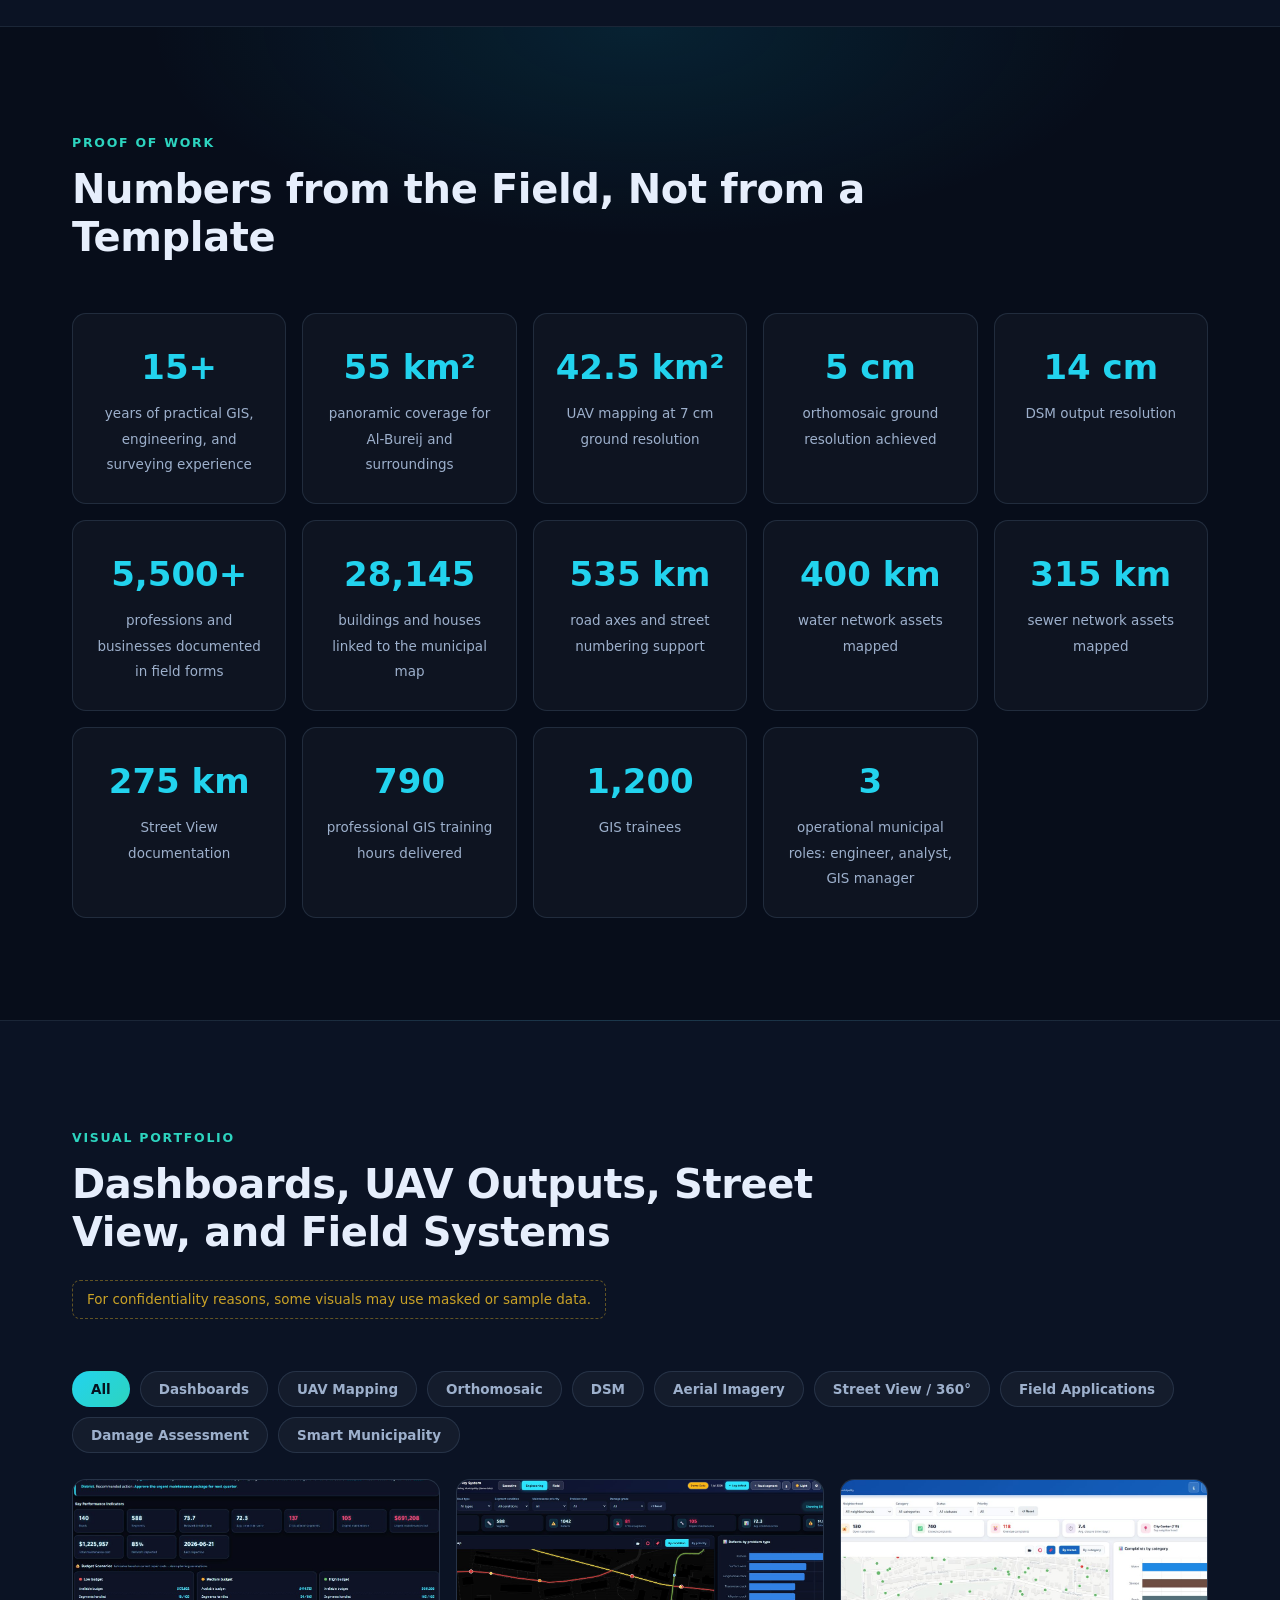
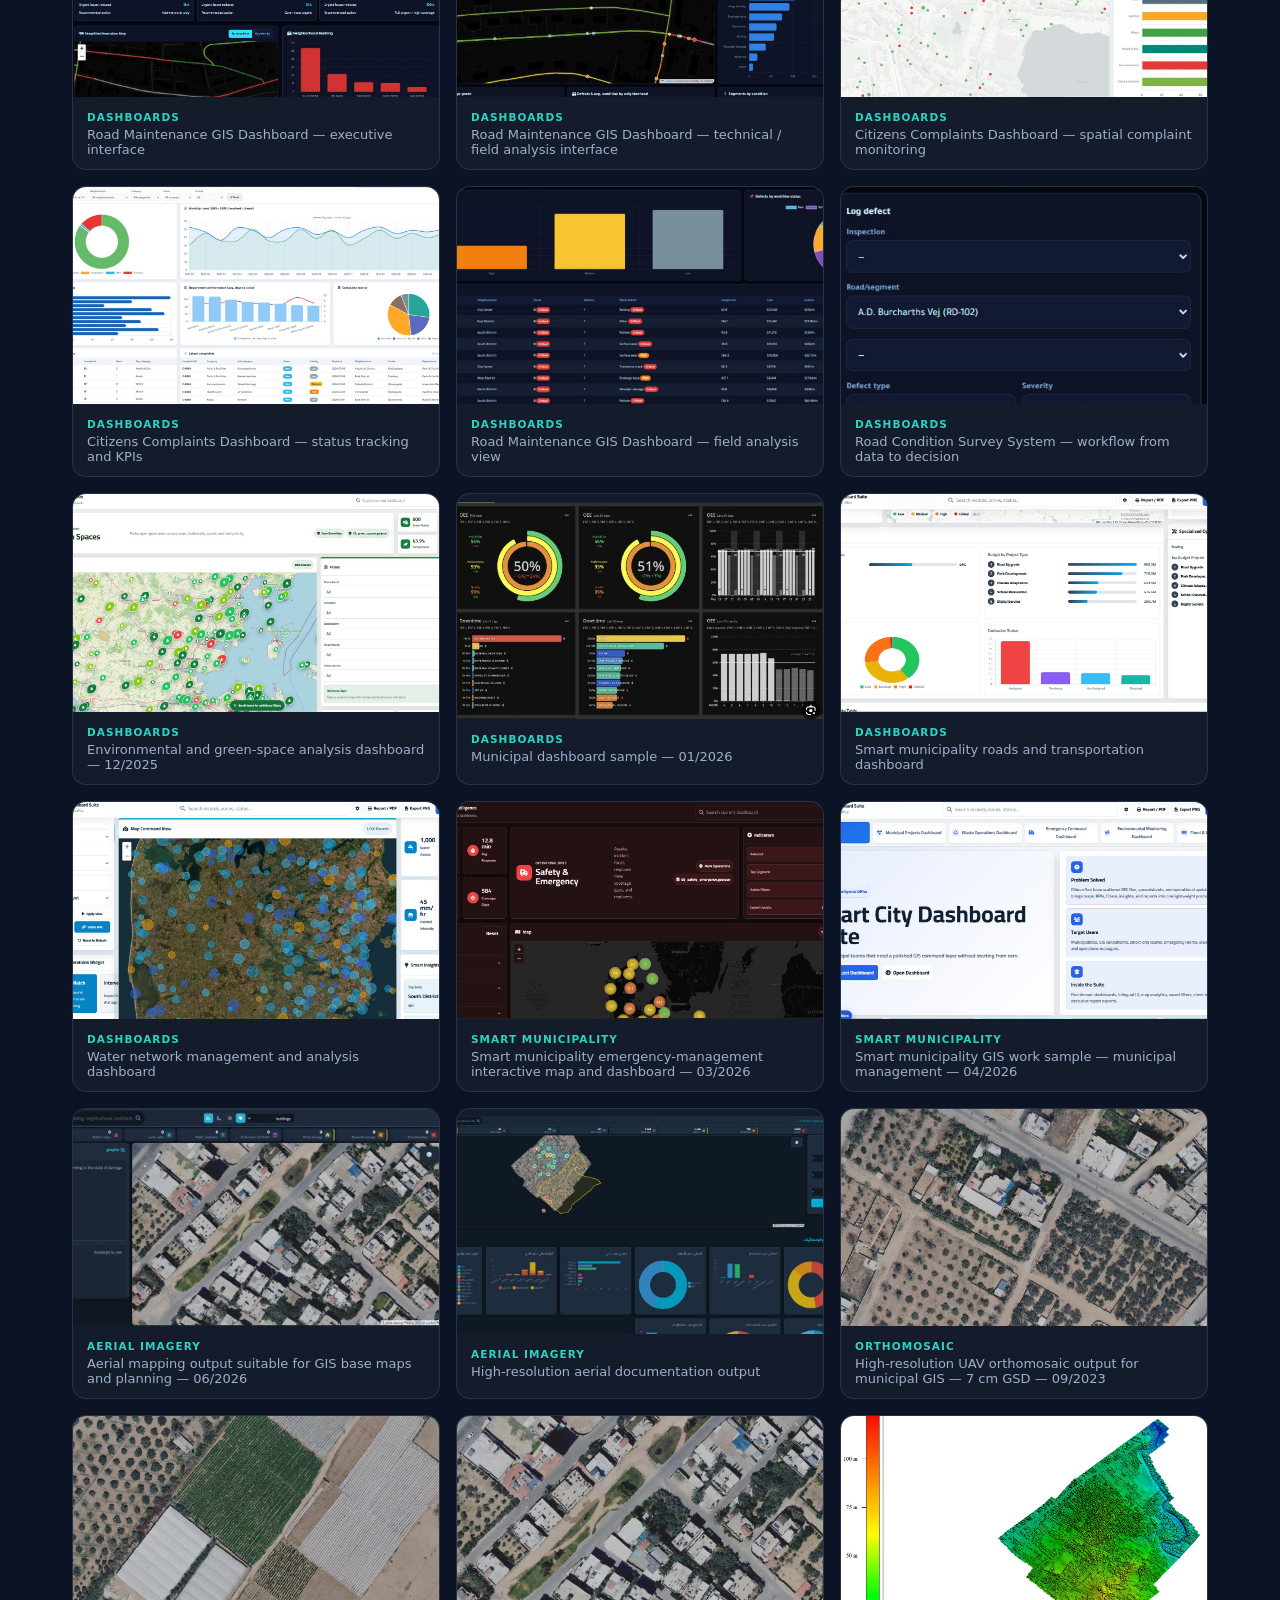
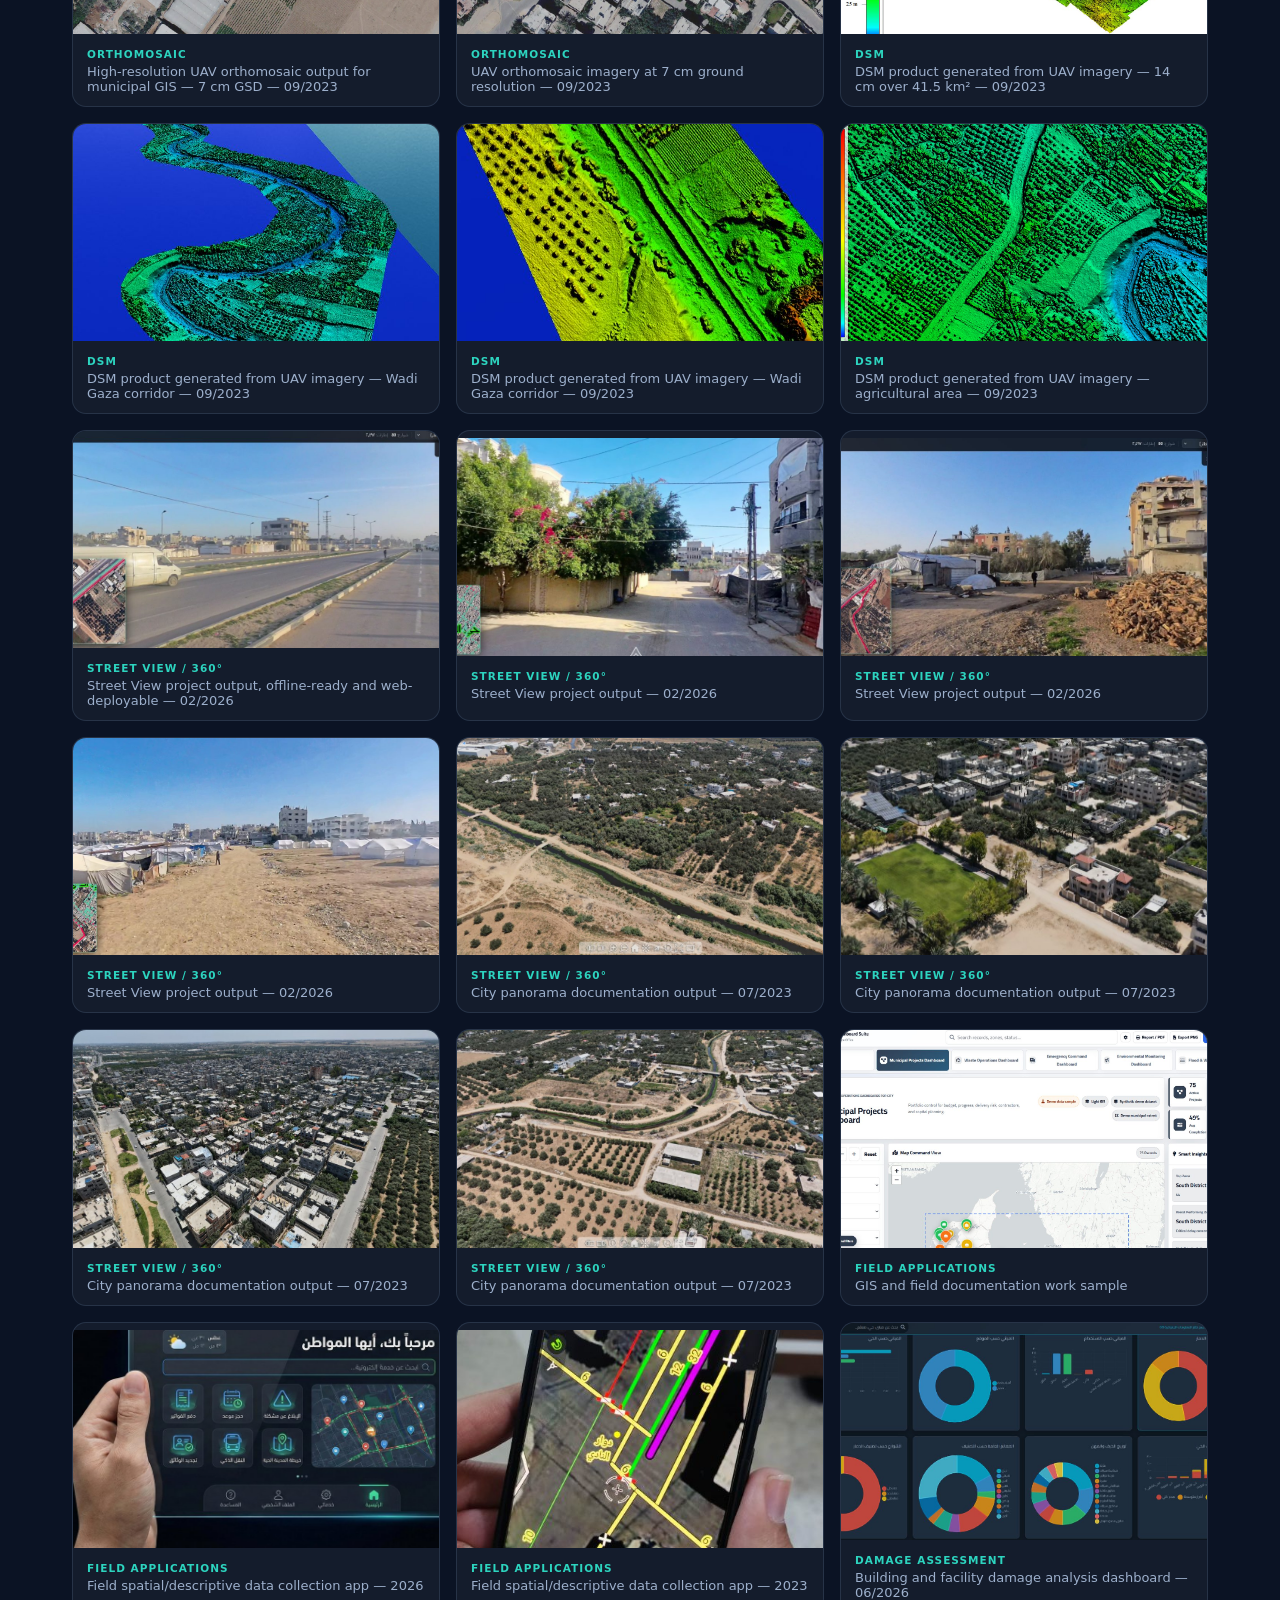
==== commit 085b6e19: "Remove MA text from flag button" ====
--- a/index.html
+++ b/index.html
@@ -81,7 +81,7 @@
 
     <header class="site-header" id="siteHeader">
       <div class="brand">
-        <button class="brand-mark" id="gazaMessageOpen" type="button" aria-label="Read A Message from Gaza" title="A Message from Gaza">MA</button>
+        <button class="brand-mark" id="gazaMessageOpen" type="button" aria-label="Read A Message from Gaza" title="A Message from Gaza"></button>
         <a class="brand-text" href="#home" aria-label="Mohammad Abdelhadi - home">
           <strong data-i18n="hero.name">Mohammad Abdelhadi</strong>
           <small data-i18n="hero.roleShort">Remote GIS Consultant</small>
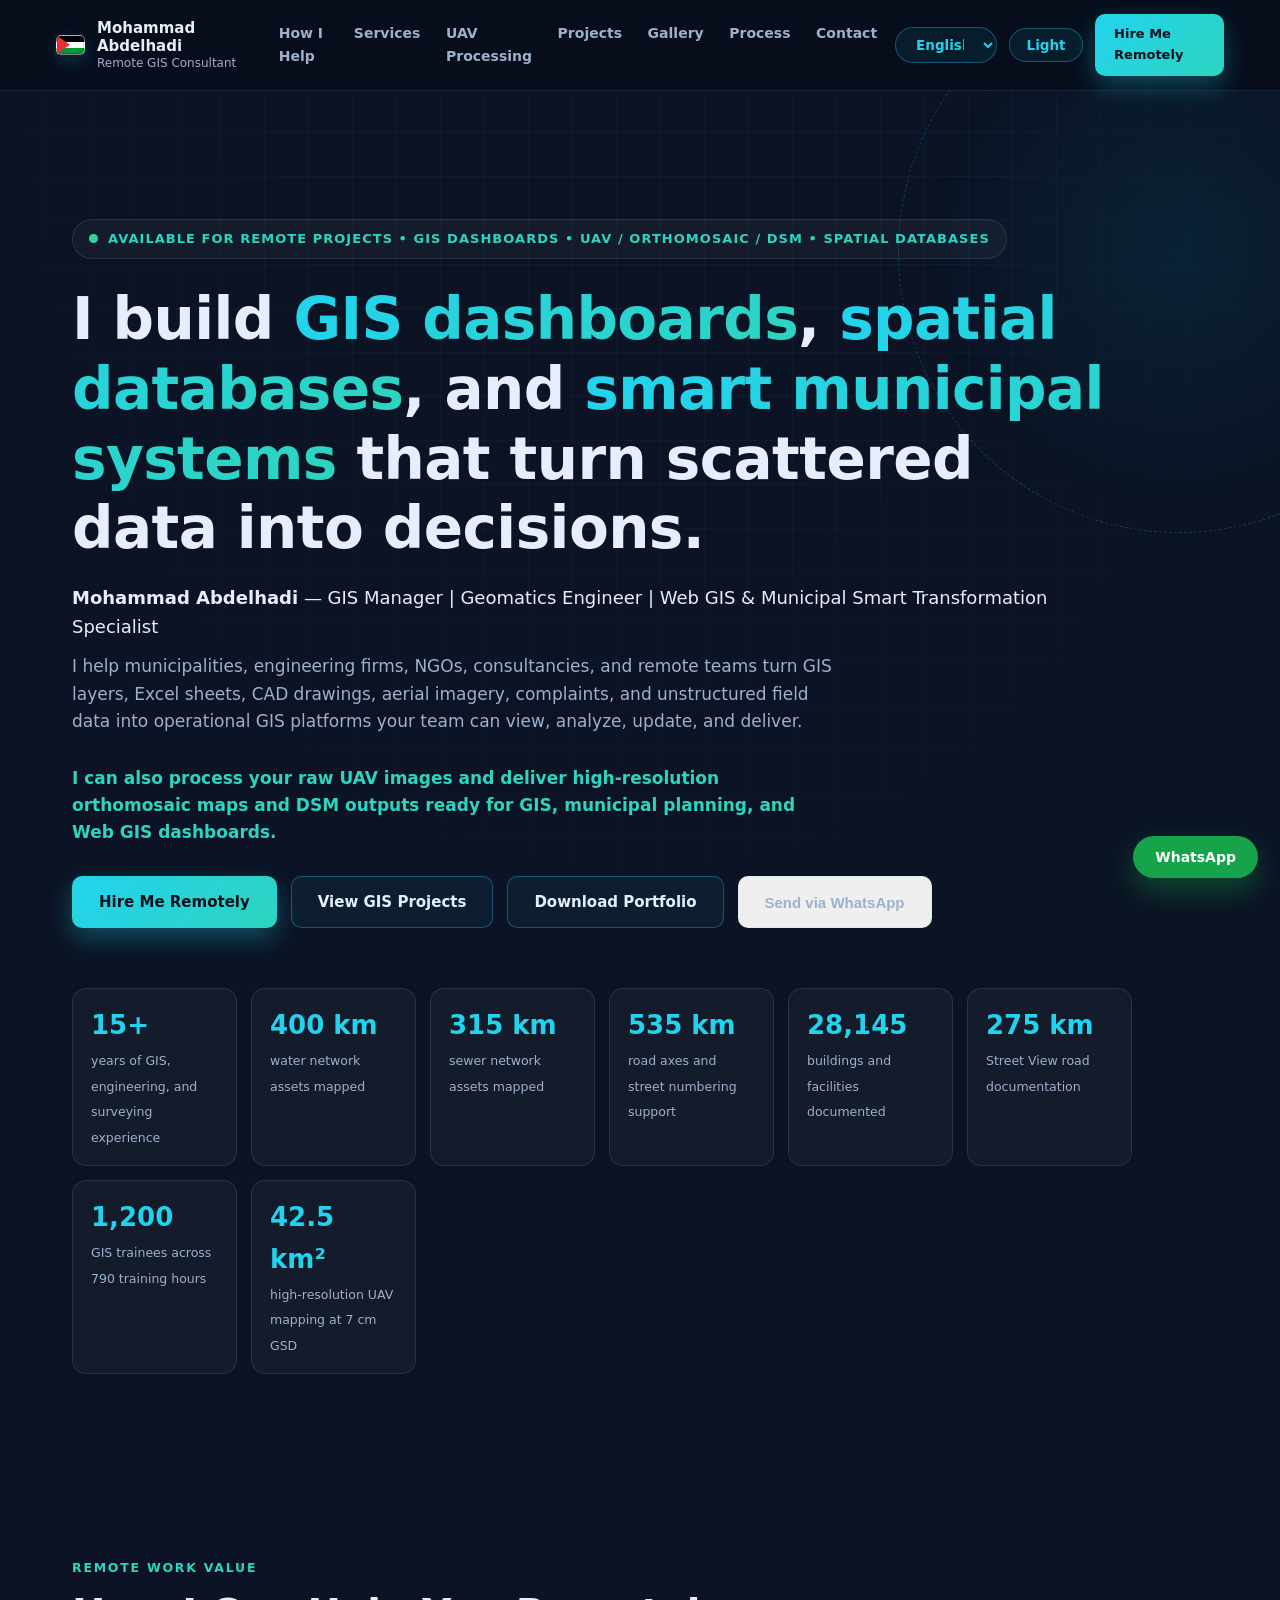
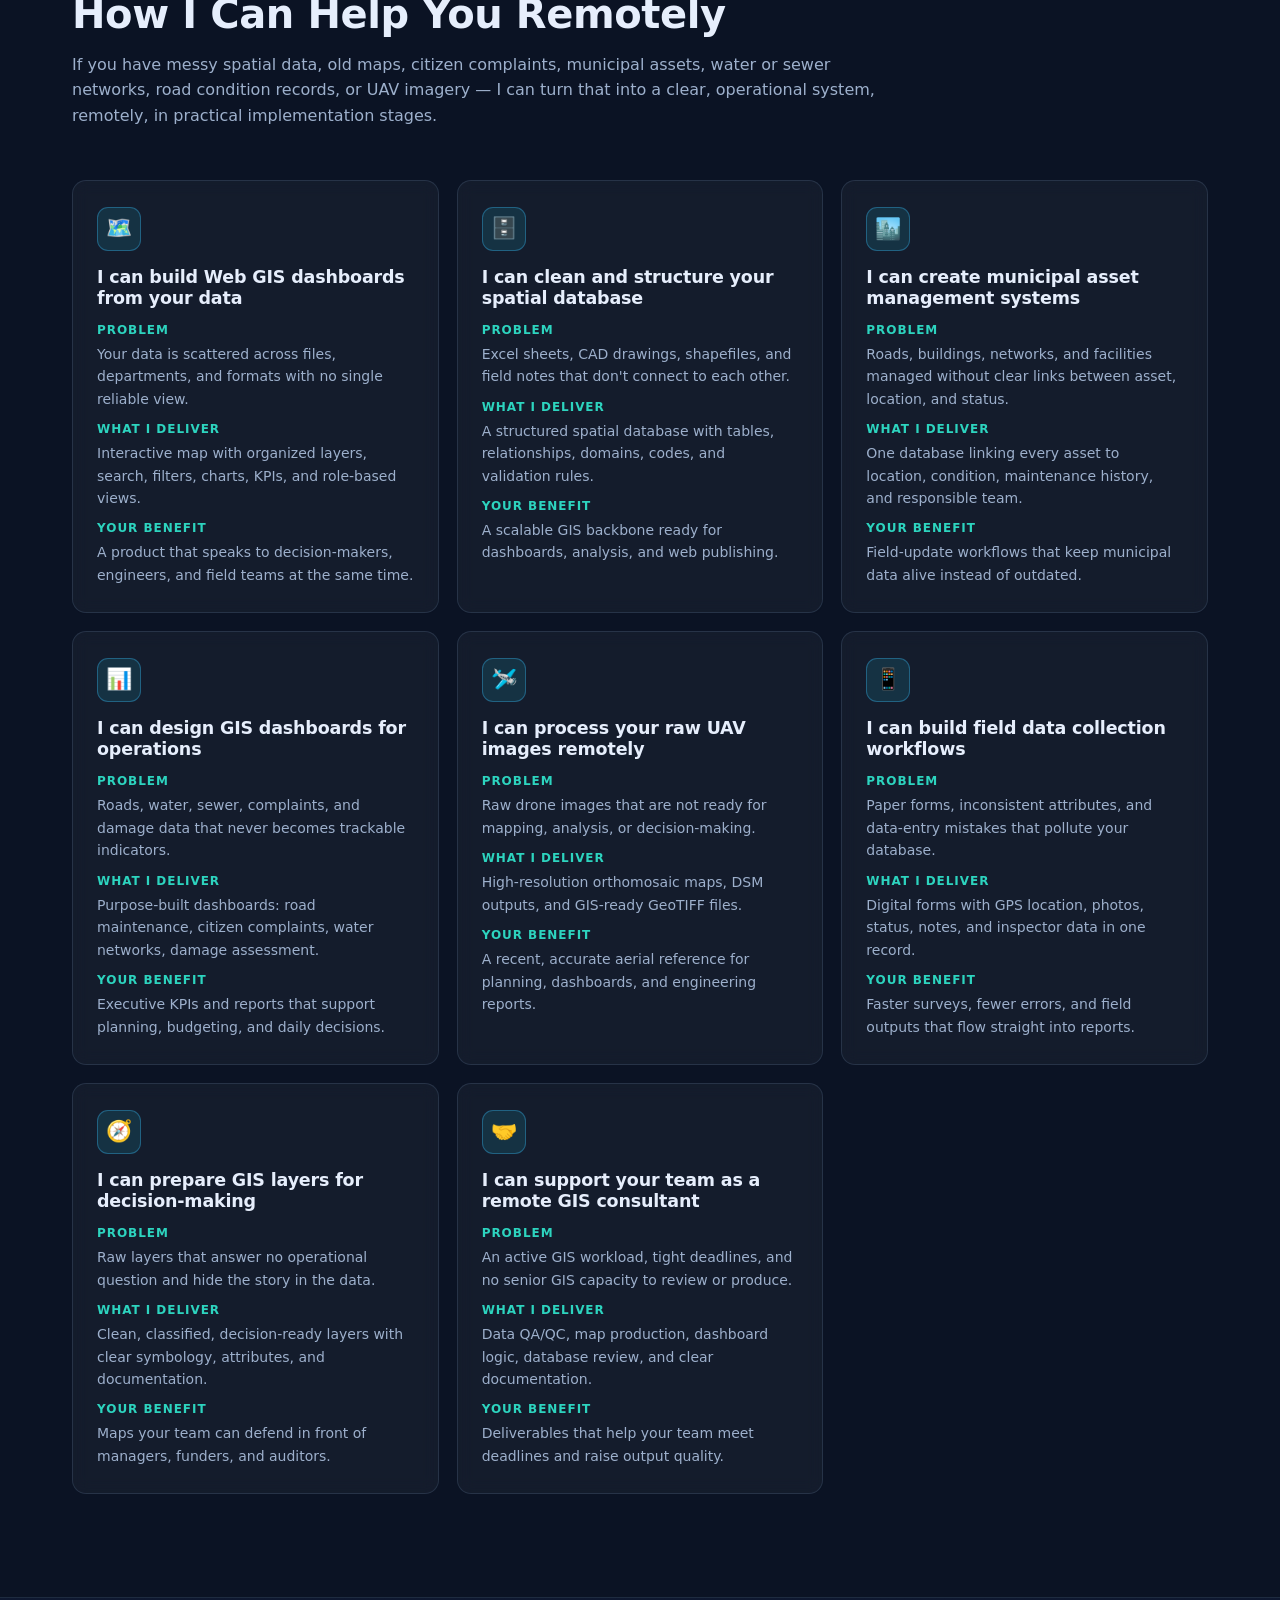
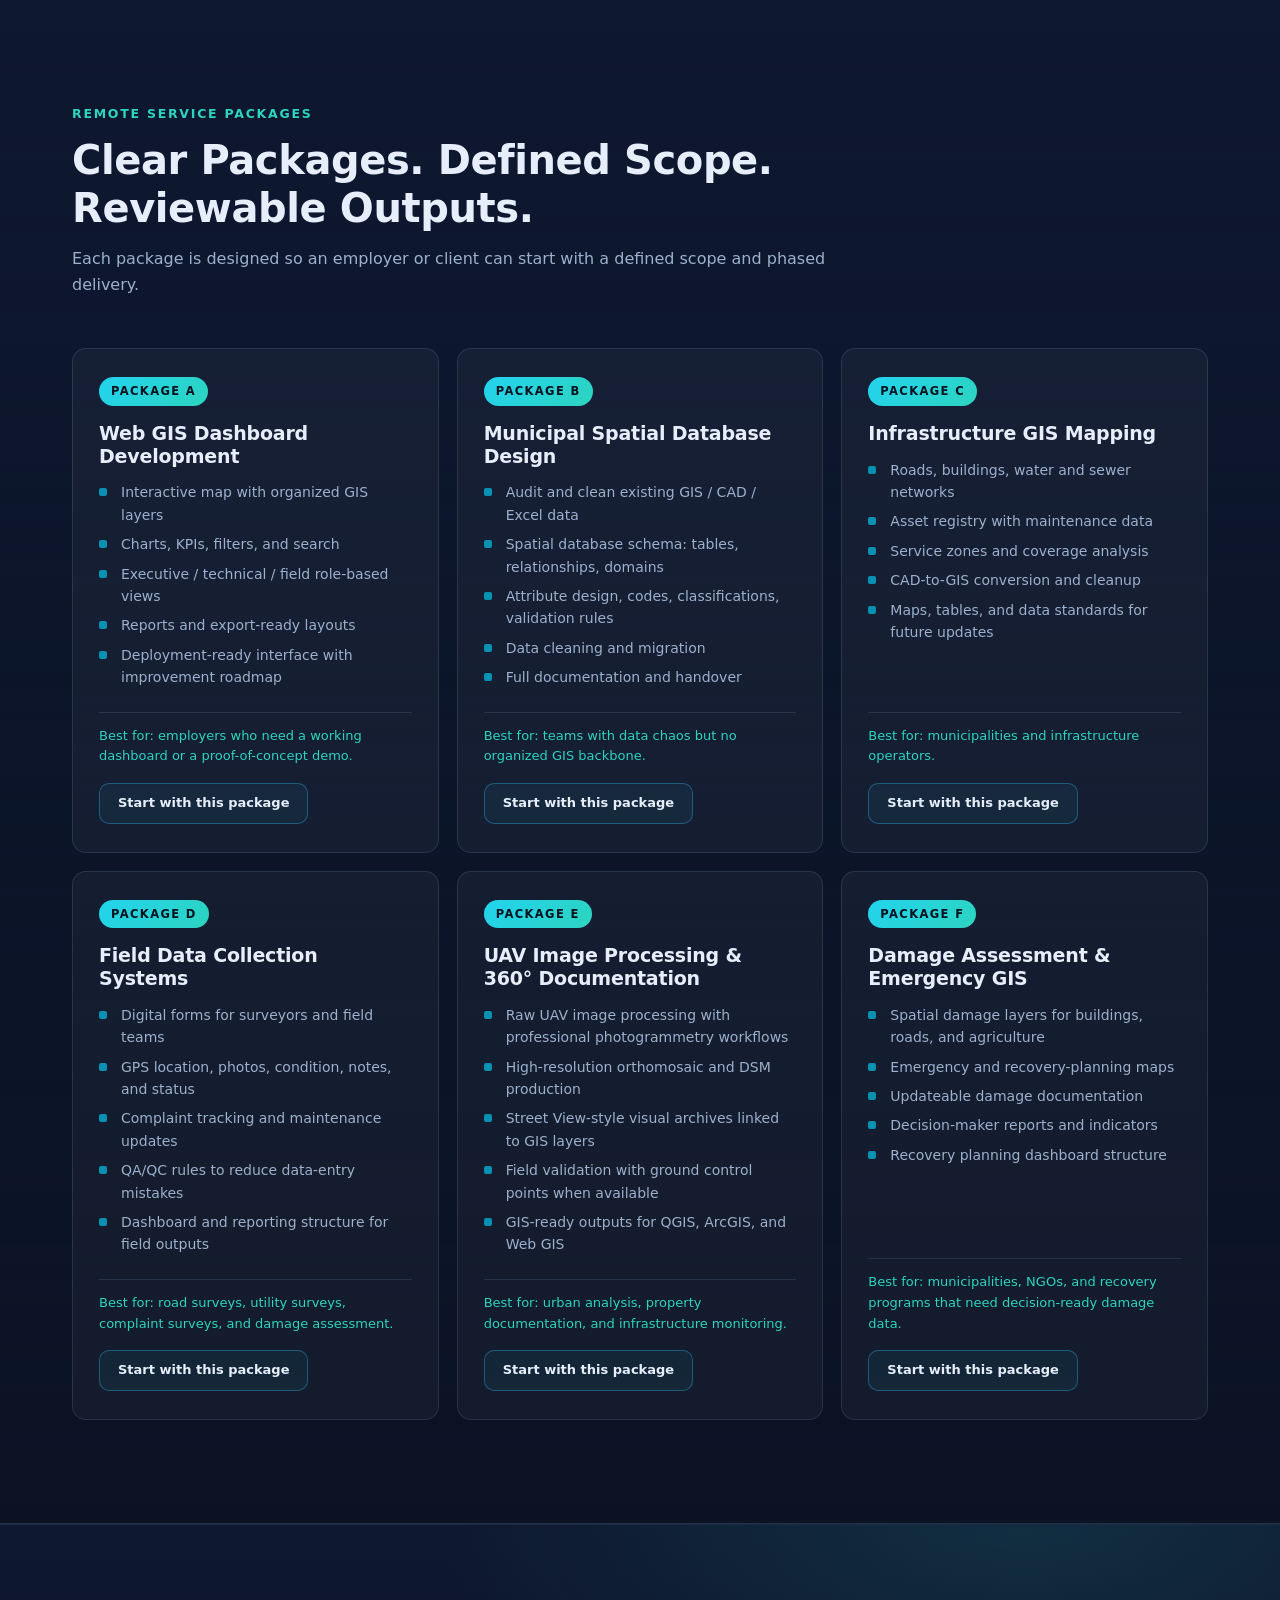
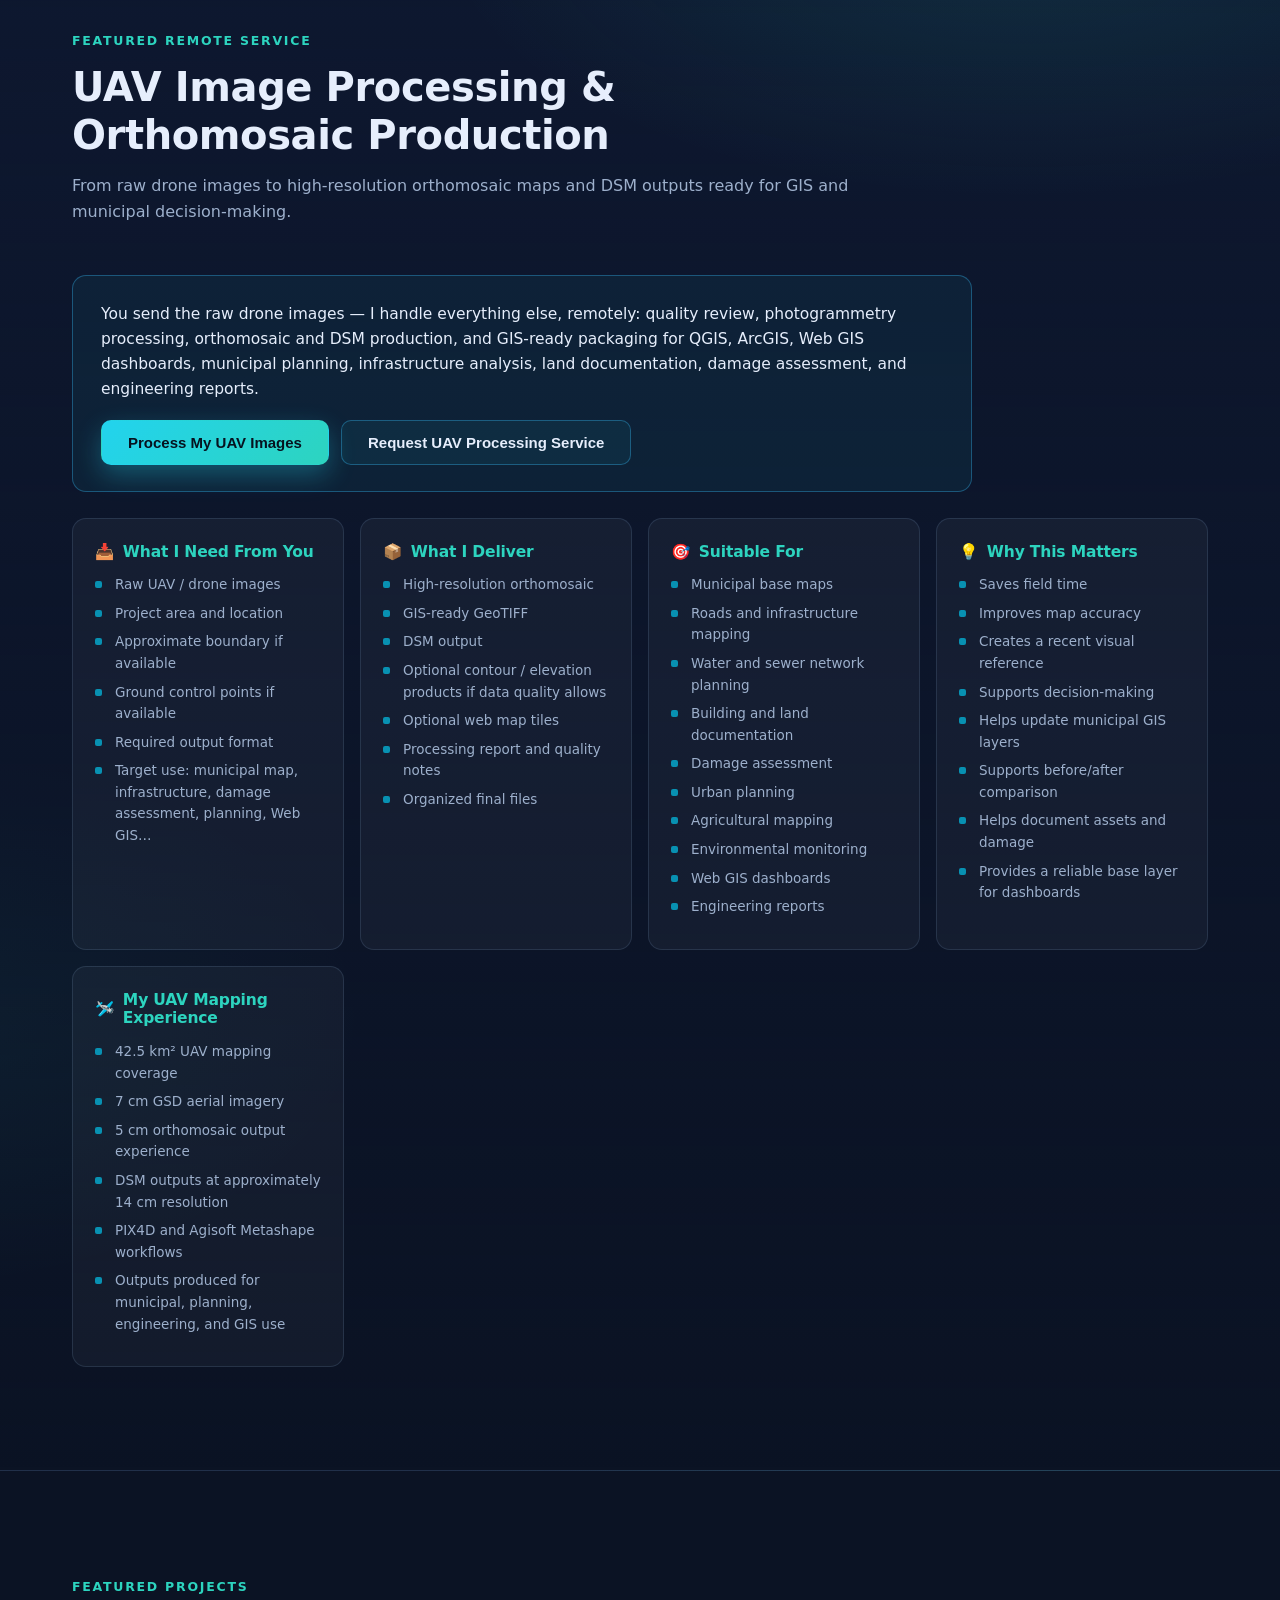
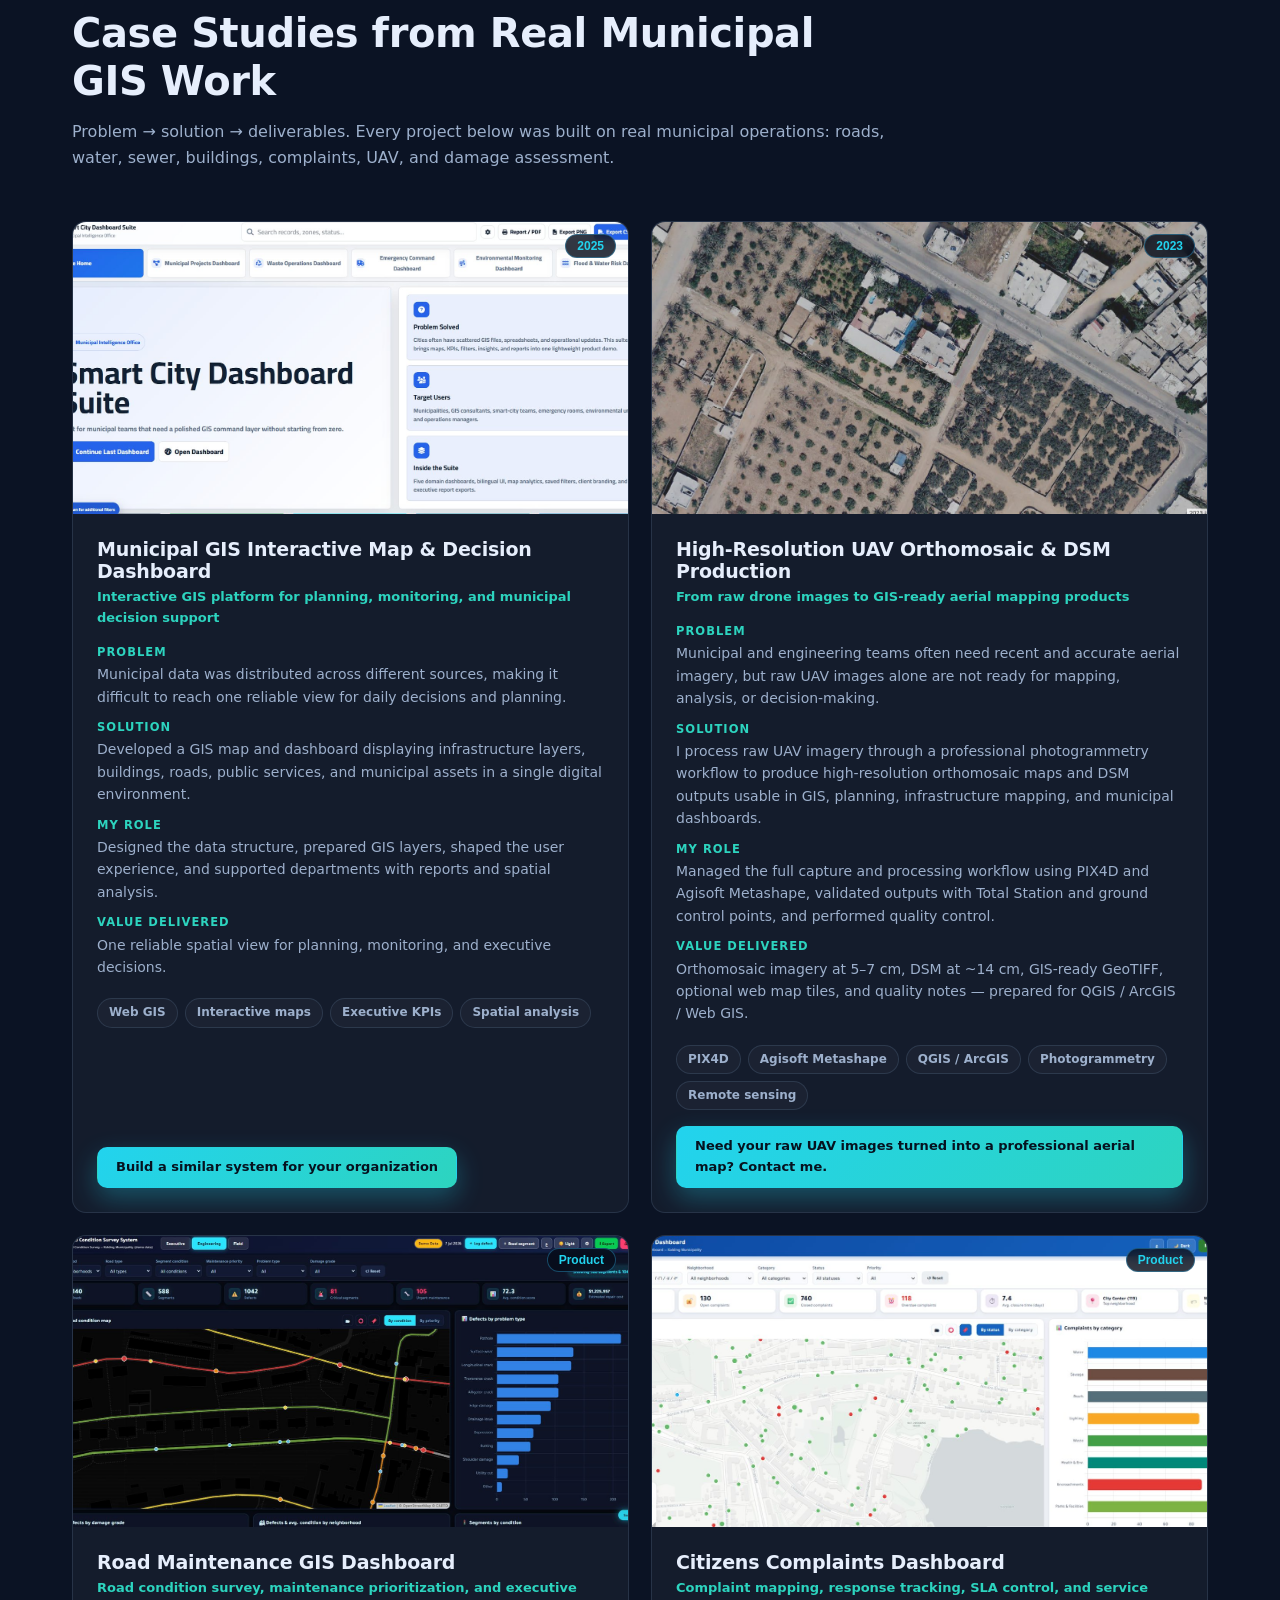
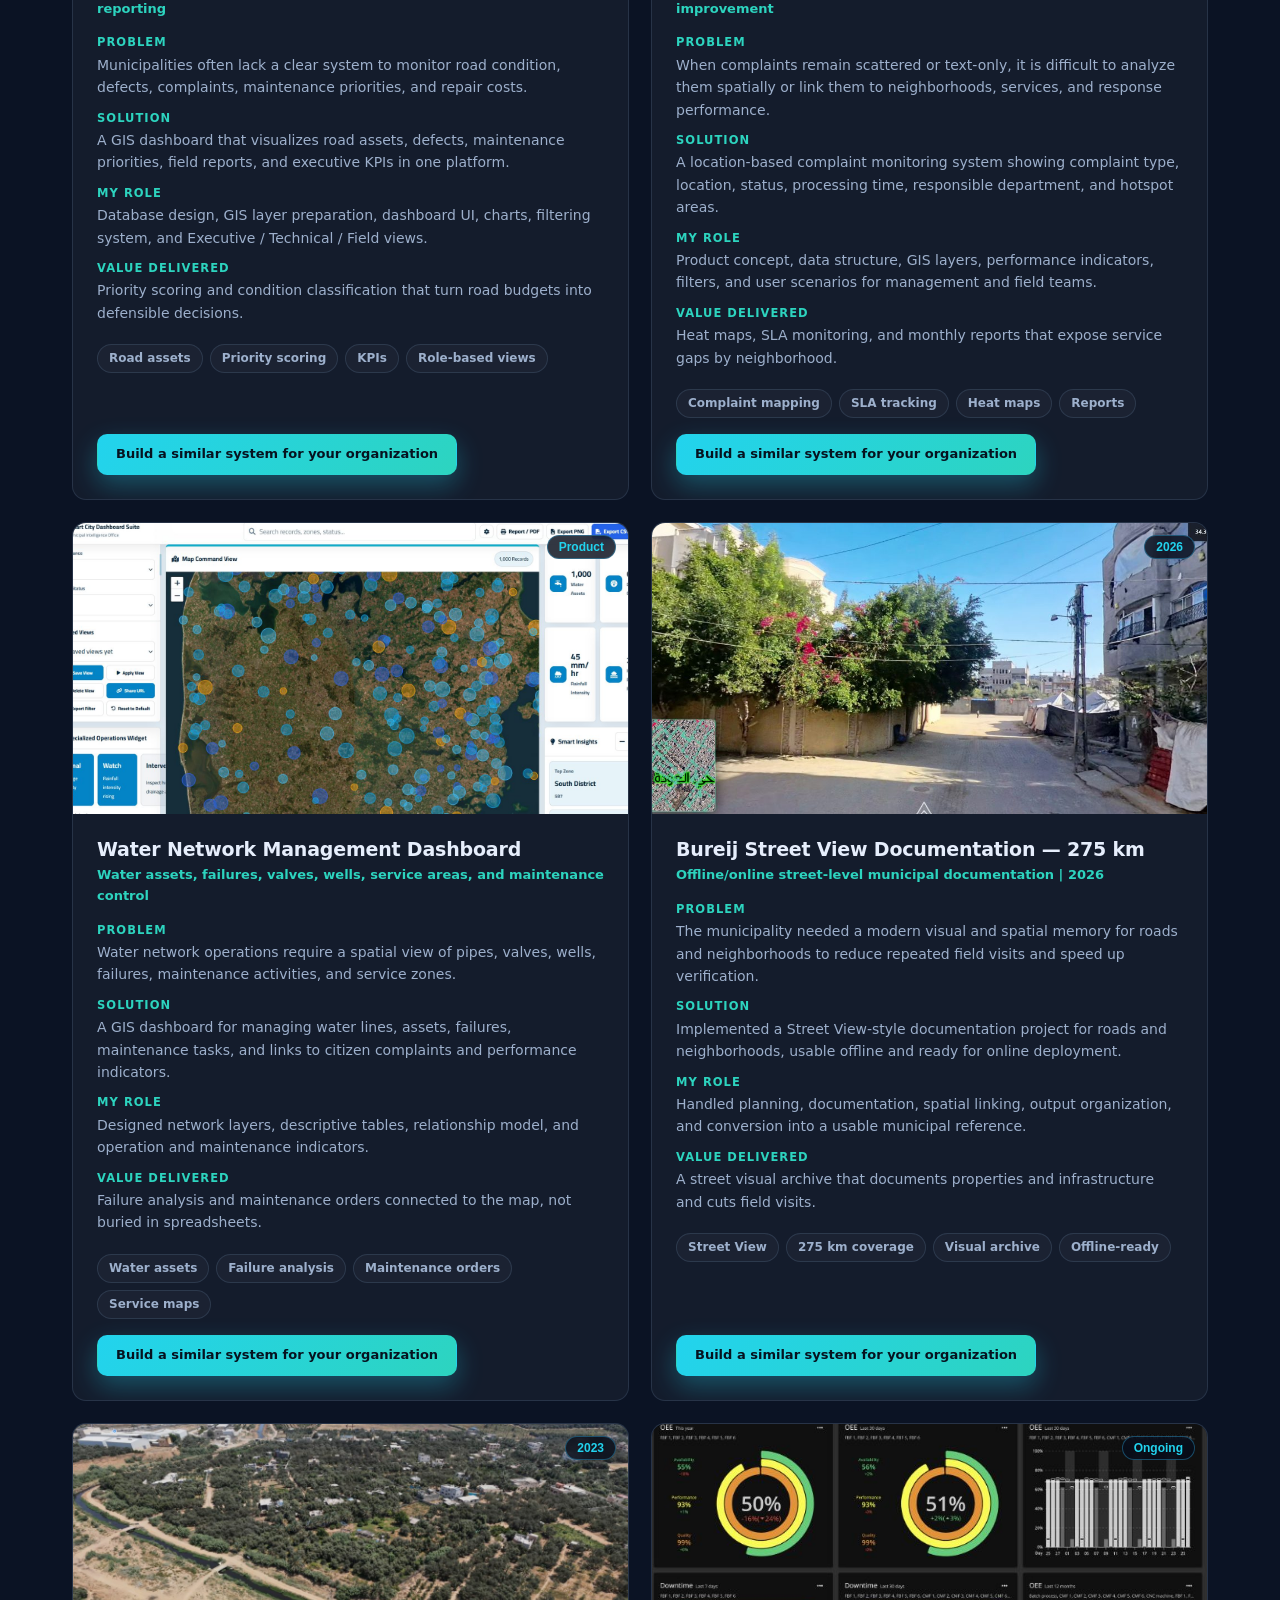
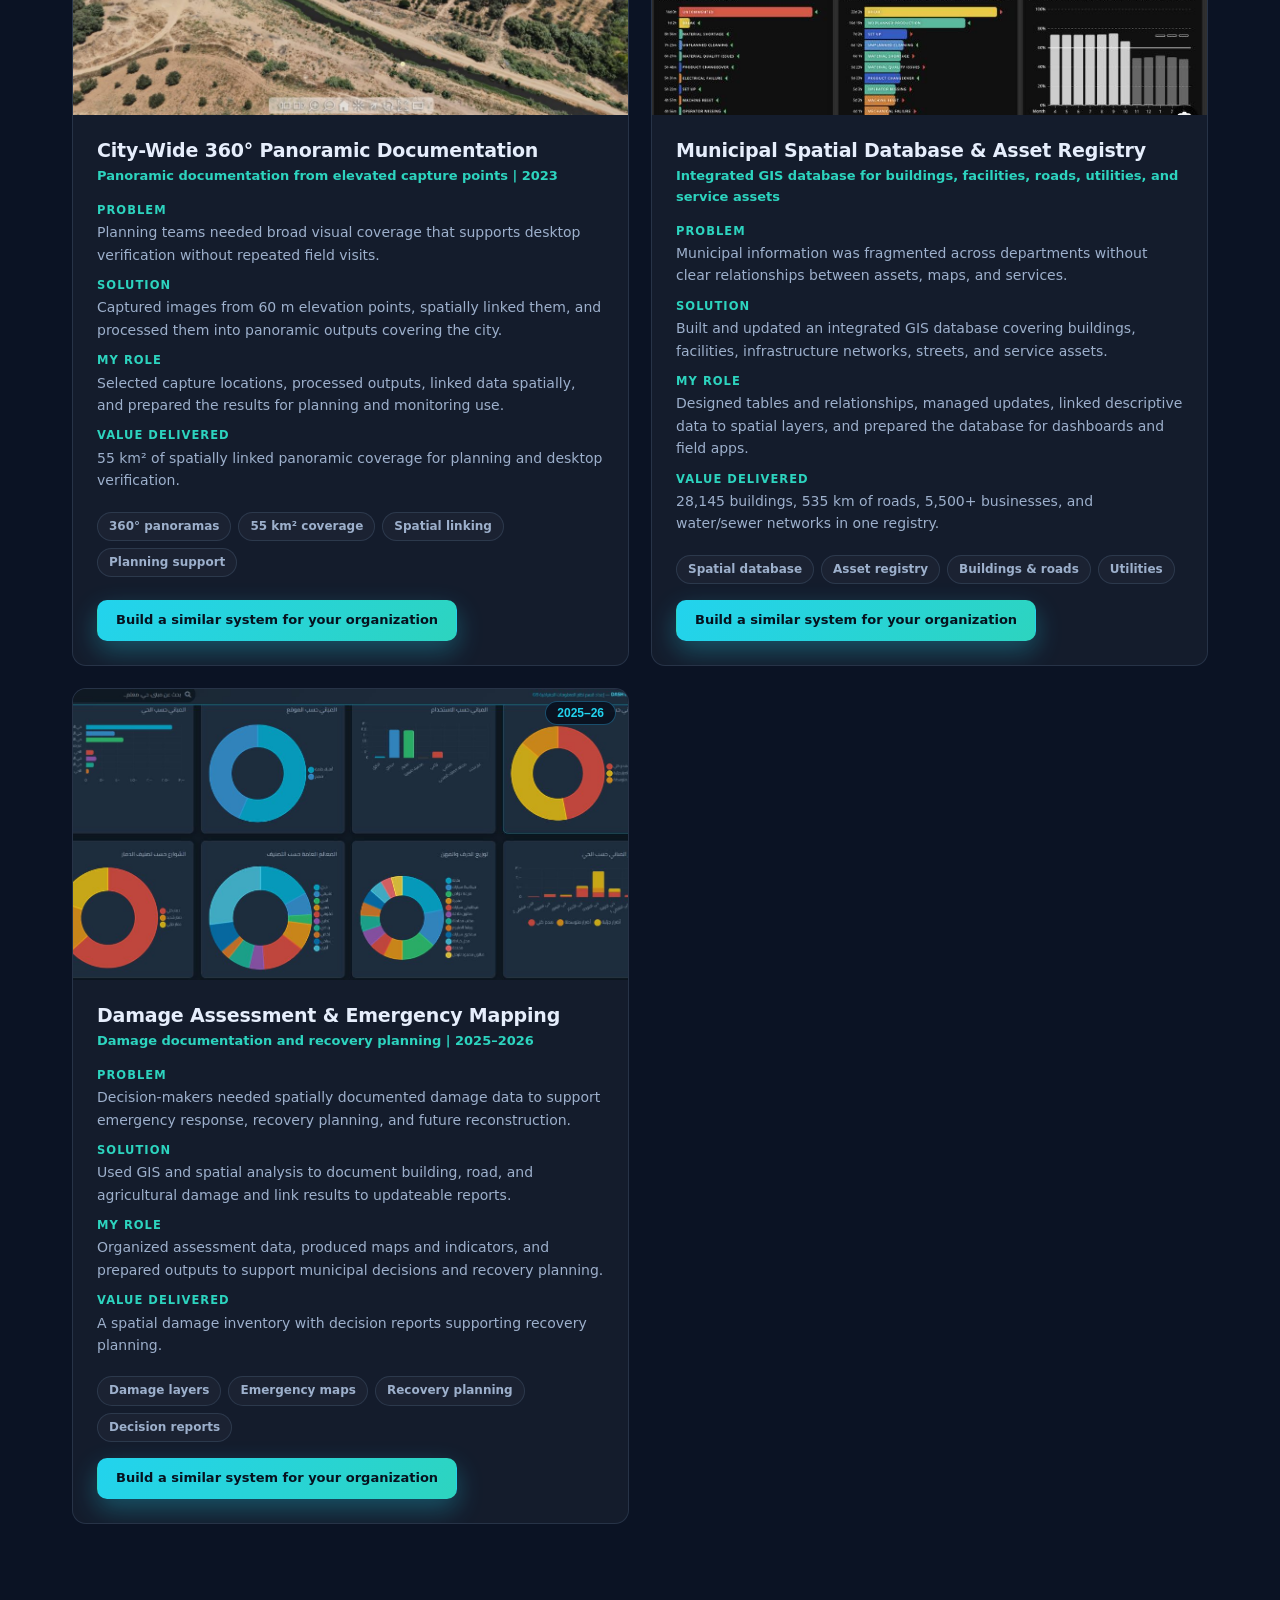
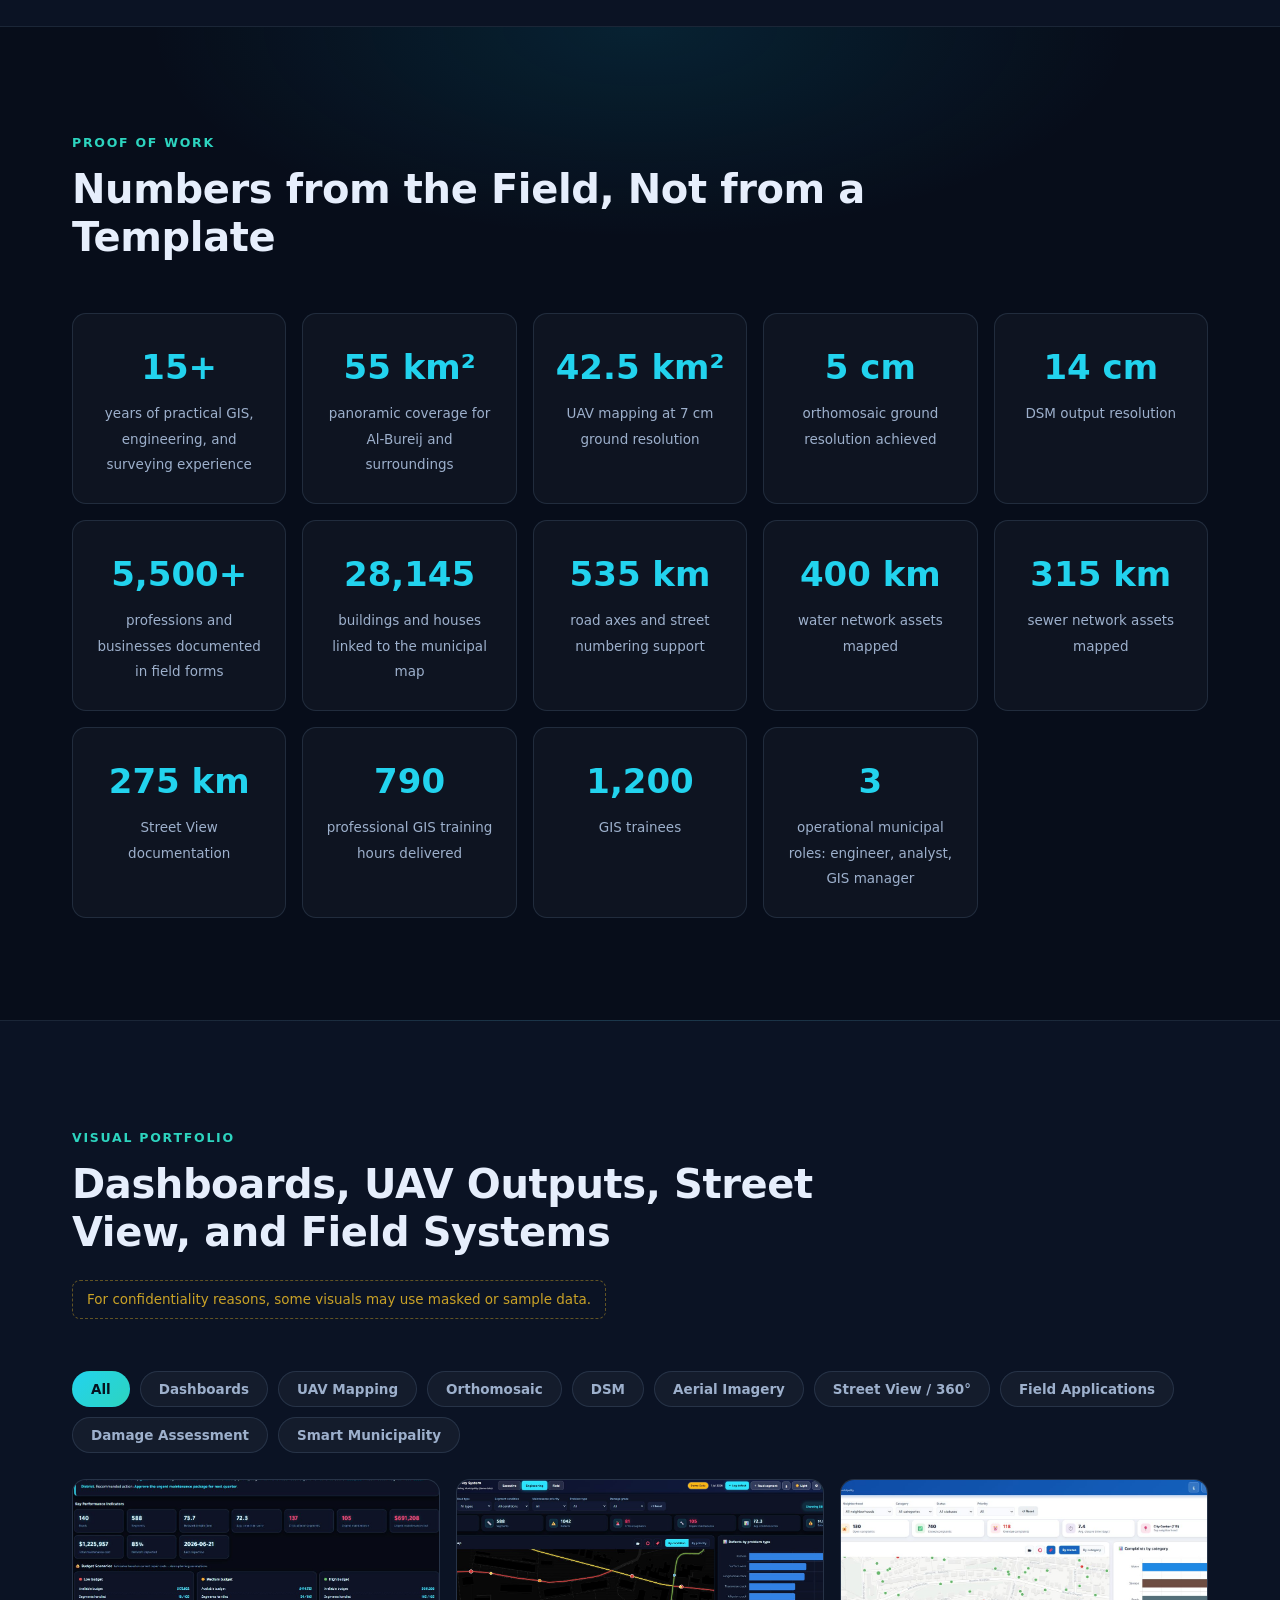
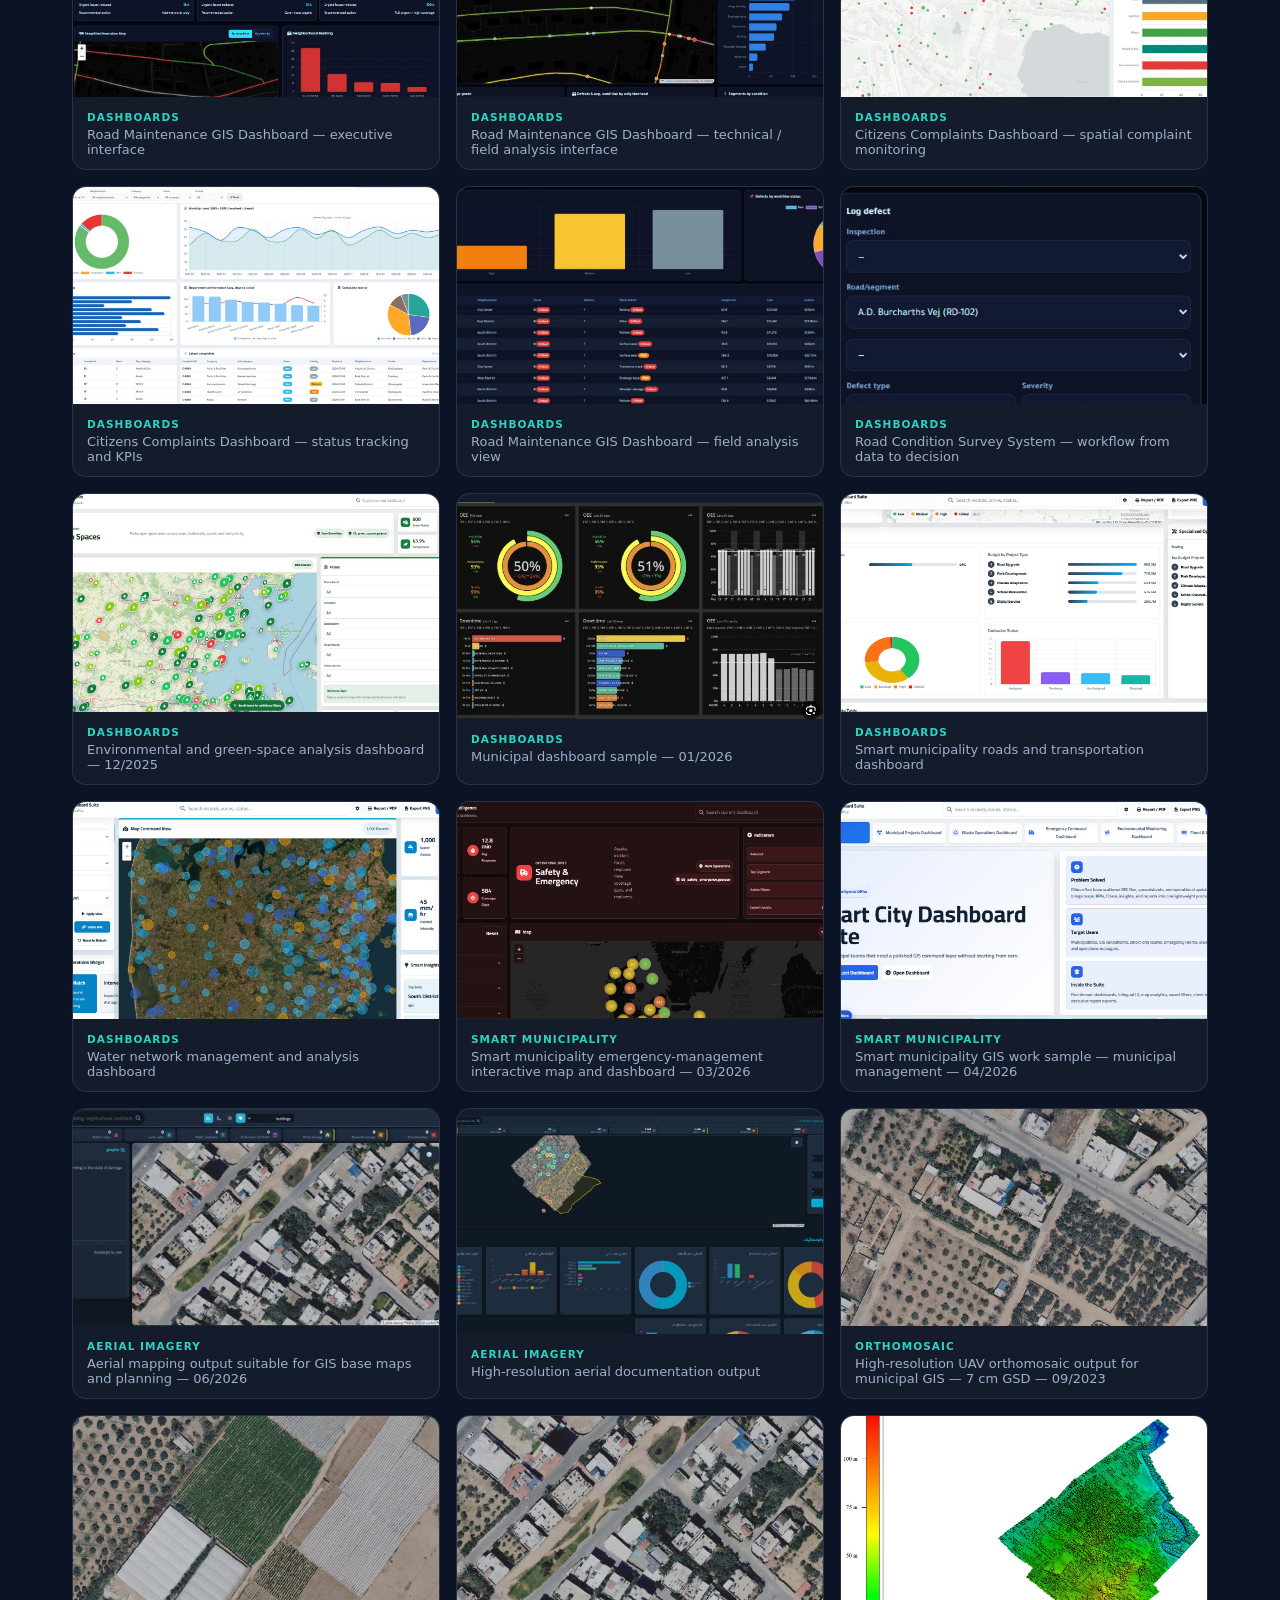
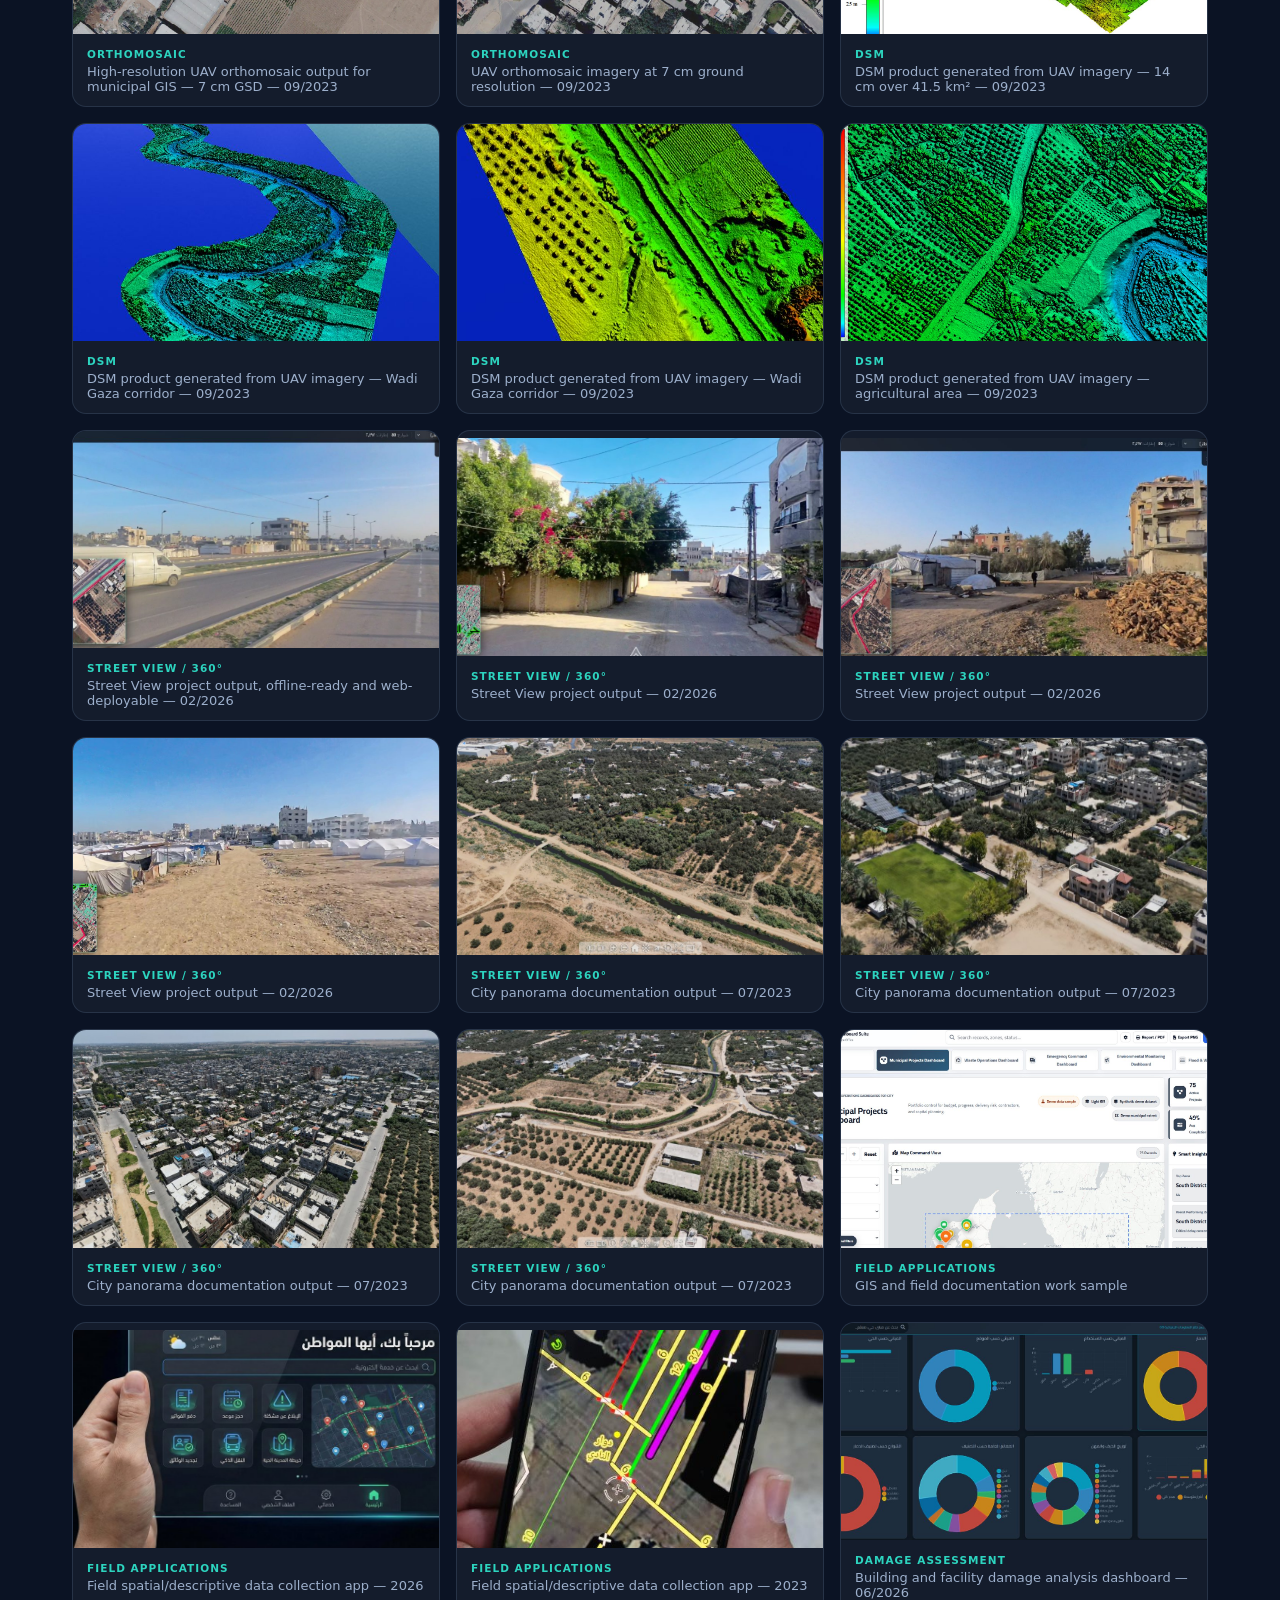
==== commit 06c3a193: "Add automatic five-language localization" ====
--- a/index.html
+++ b/index.html
@@ -97,7 +97,16 @@
         <a href="#contact" data-i18n="nav.contact">Contact</a>
       </nav>
       <div class="header-actions">
-        <button class="lang-toggle" id="langToggle" type="button" aria-label="Switch language">العربية</button>
+        <label class="language-picker">
+          <span class="sr-only">Language</span>
+          <select class="lang-toggle" id="langSelect" aria-label="Select language">
+            <option value="en">English</option>
+            <option value="ar">العربية</option>
+            <option value="fr">Français</option>
+            <option value="de">Deutsch</option>
+            <option value="es">Español</option>
+          </select>
+        </label>
         <button class="theme-toggle" id="themeToggle" type="button" aria-label="Switch color theme" aria-pressed="false">Light</button>
         <a class="btn btn-primary btn-sm" href="#contact" data-i18n="nav.hire">Hire Me Remotely</a>
         <button class="nav-toggle" id="navToggle" type="button" aria-label="Toggle navigation" aria-expanded="false">
@@ -353,8 +362,11 @@
       <button class="lightbox-nav next" id="lightboxNext" type="button" aria-label="Next image">&#8250;</button>
     </div>
 
-    <script src="locales/en.js?v=20260712-2"></script>
-    <script src="locales/ar.js?v=20260712-2"></script>
-    <script src="app.js?v=20260711-1"></script>
+    <script src="locales/en.js?v=20260723-1"></script>
+    <script src="locales/ar.js?v=20260723-1"></script>
+    <script src="locales/fr.js?v=20260723-1"></script>
+    <script src="locales/de.js?v=20260723-1"></script>
+    <script src="locales/es.js?v=20260723-1"></script>
+    <script src="app.js?v=20260723-1"></script>
   </body>
 </html>
--- a/styles.css
+++ b/styles.css
@@ -1221,10 +1221,19 @@
 .form-grid label {
   display: flex;
   flex-direction: column;
+  min-width: 0;
   gap: 6px;
   font-size: 13px;
   font-weight: 700;
   color: var(--muted);
+}
+
+.form-grid input,
+.form-grid select,
+.form-grid textarea {
+  width: 100%;
+  min-width: 0;
+  max-width: 100%;
 }
 
 .form-grid label.full {
@@ -1272,7 +1281,9 @@
 
 .site-footer nav {
   display: flex;
+  flex-wrap: wrap;
   gap: 18px;
+  max-width: 100%;
 }
 
 .site-footer a {
@@ -1339,6 +1350,27 @@
   transition: background 0.18s, transform 0.18s;
 }
 
+.language-picker {
+  display: inline-flex;
+}
+
+.lang-toggle {
+  width: 102px;
+  appearance: auto;
+}
+
+.sr-only {
+  position: absolute;
+  width: 1px;
+  height: 1px;
+  padding: 0;
+  margin: -1px;
+  overflow: hidden;
+  clip: rect(0, 0, 0, 0);
+  white-space: nowrap;
+  border: 0;
+}
+
 .lang-toggle:hover,
 .theme-toggle:hover {
   background: rgba(34, 211, 238, 0.16);
@@ -1648,6 +1680,25 @@
   .lightbox-nav.next { right: 8px; }
 }
 
+@media (max-width: 480px) {
+  .site-header {
+    gap: 8px;
+  }
+
+  .header-actions {
+    gap: 8px;
+  }
+
+  .theme-toggle {
+    display: none;
+  }
+
+  .lang-toggle {
+    width: 88px;
+    padding-inline: 8px;
+  }
+}
+
 @media (max-width: 760px) {
   :root[data-theme="light"] .nav-links {
     background: rgba(255, 255, 255, 0.97);
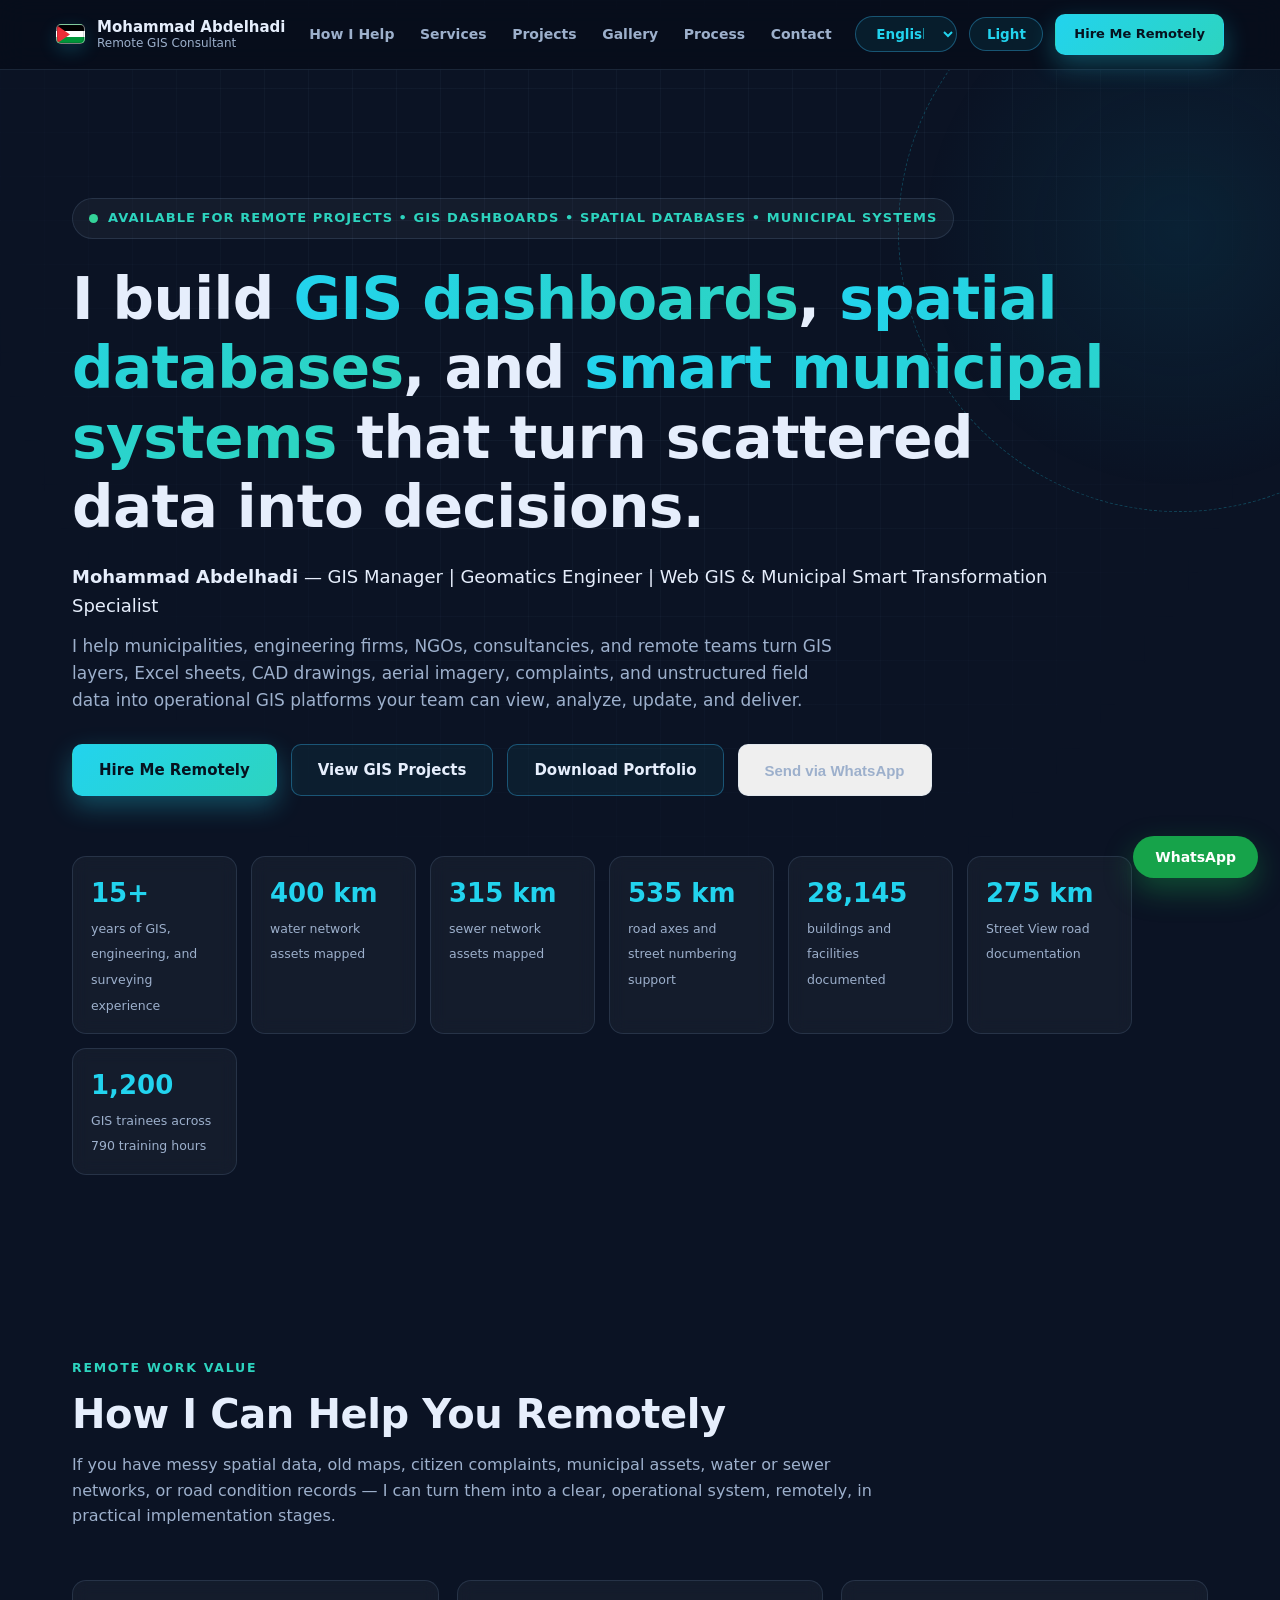
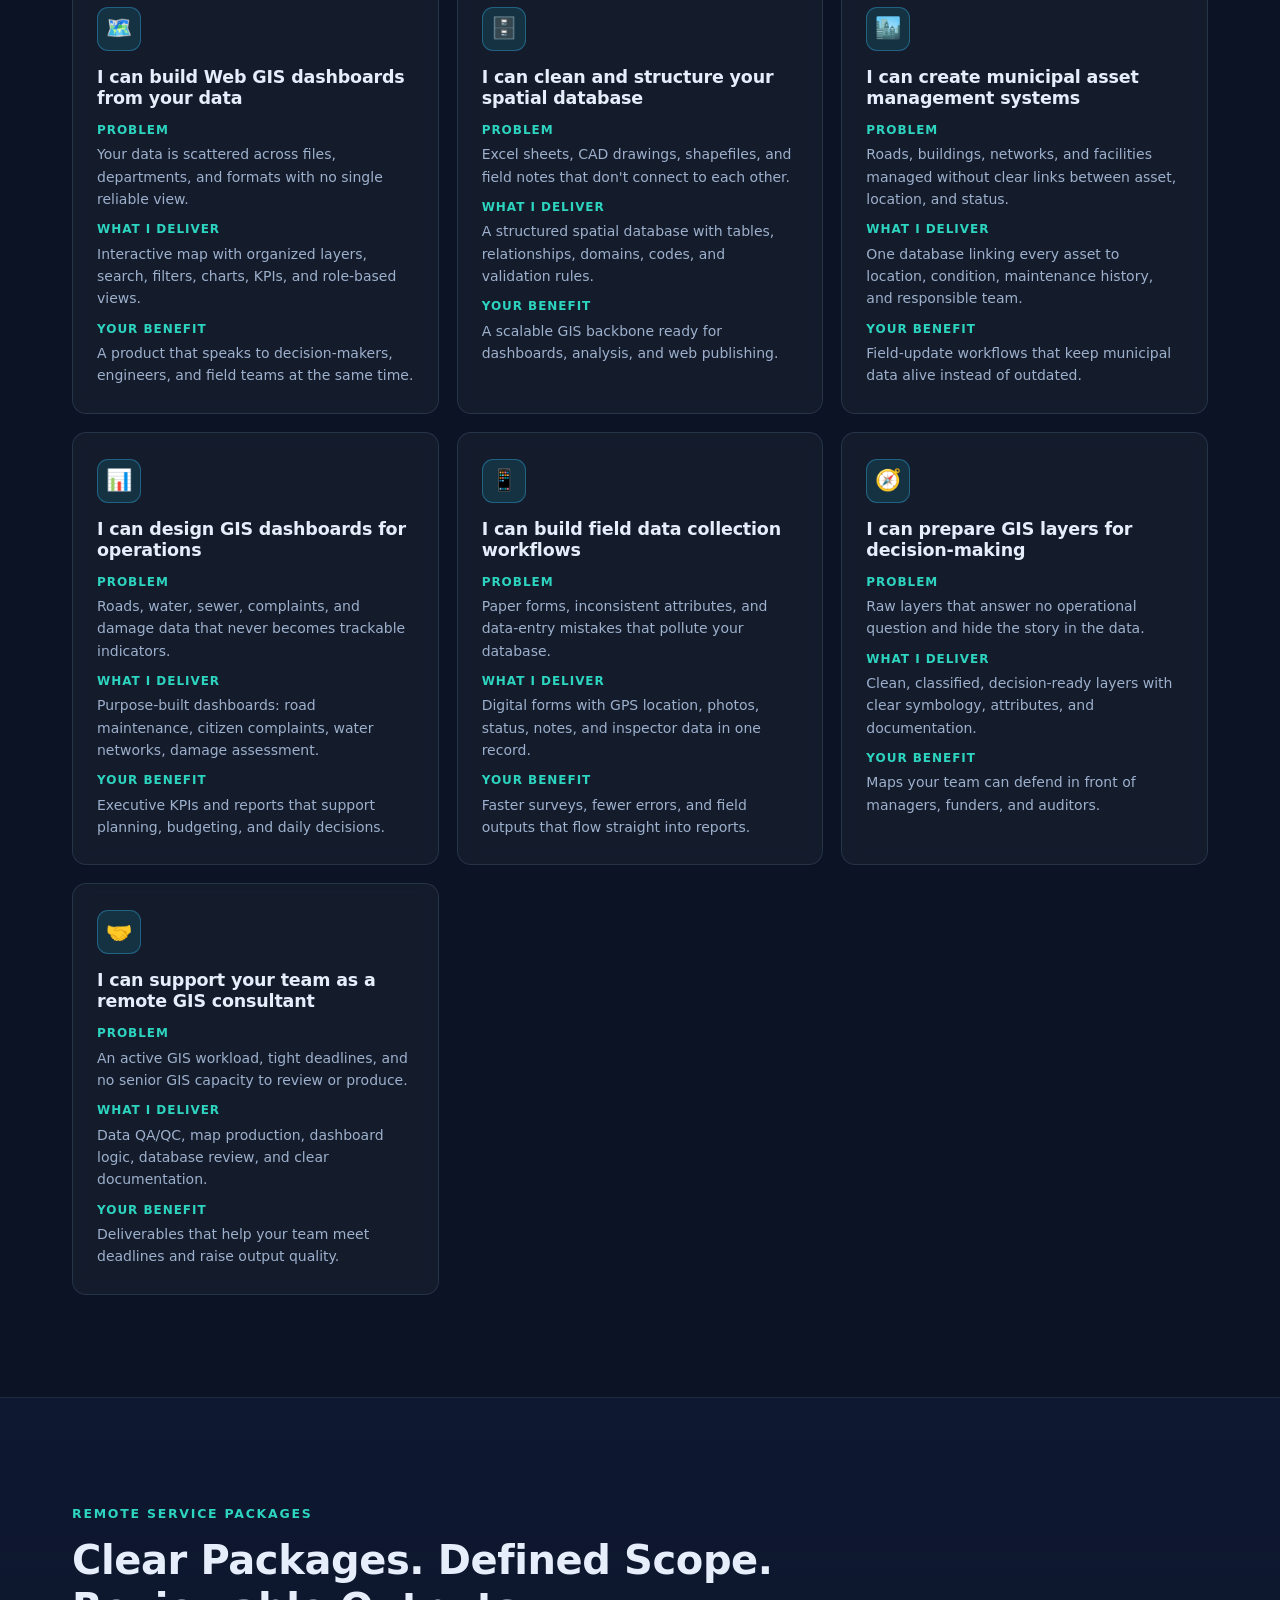
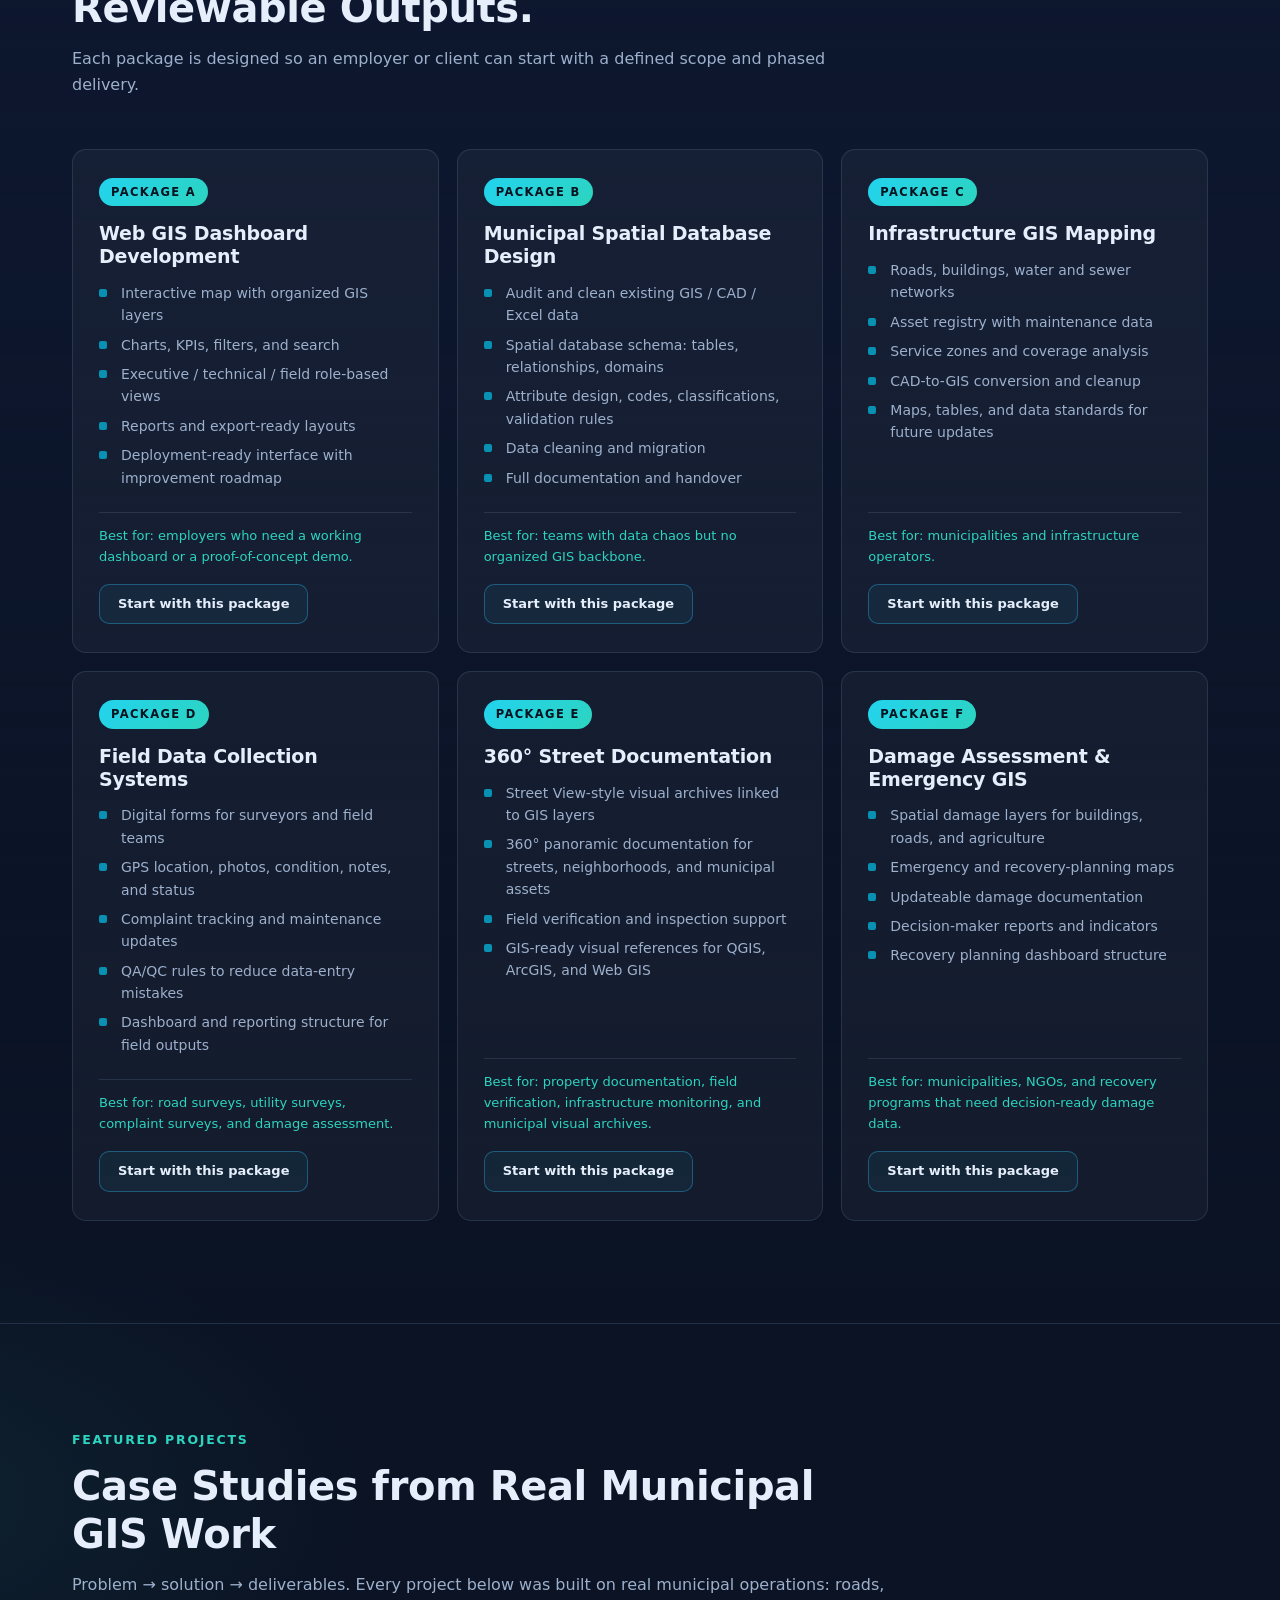
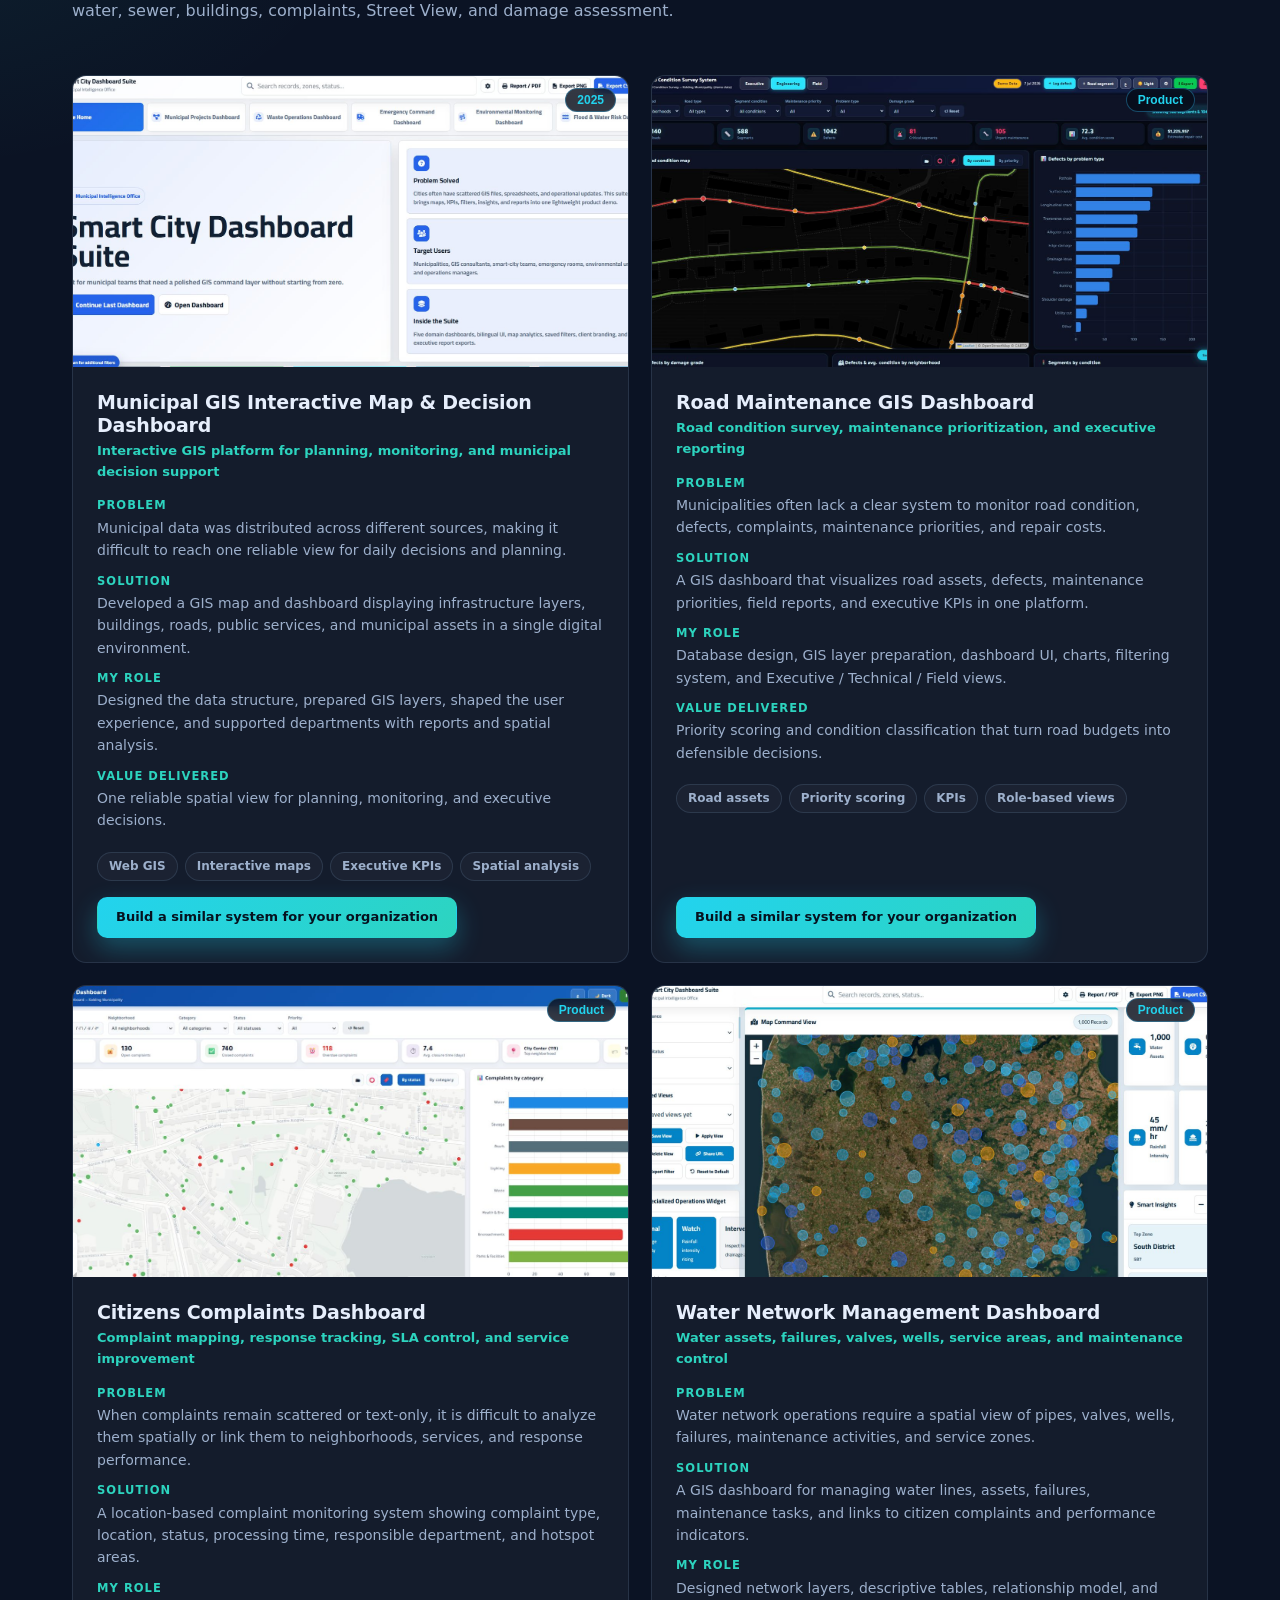
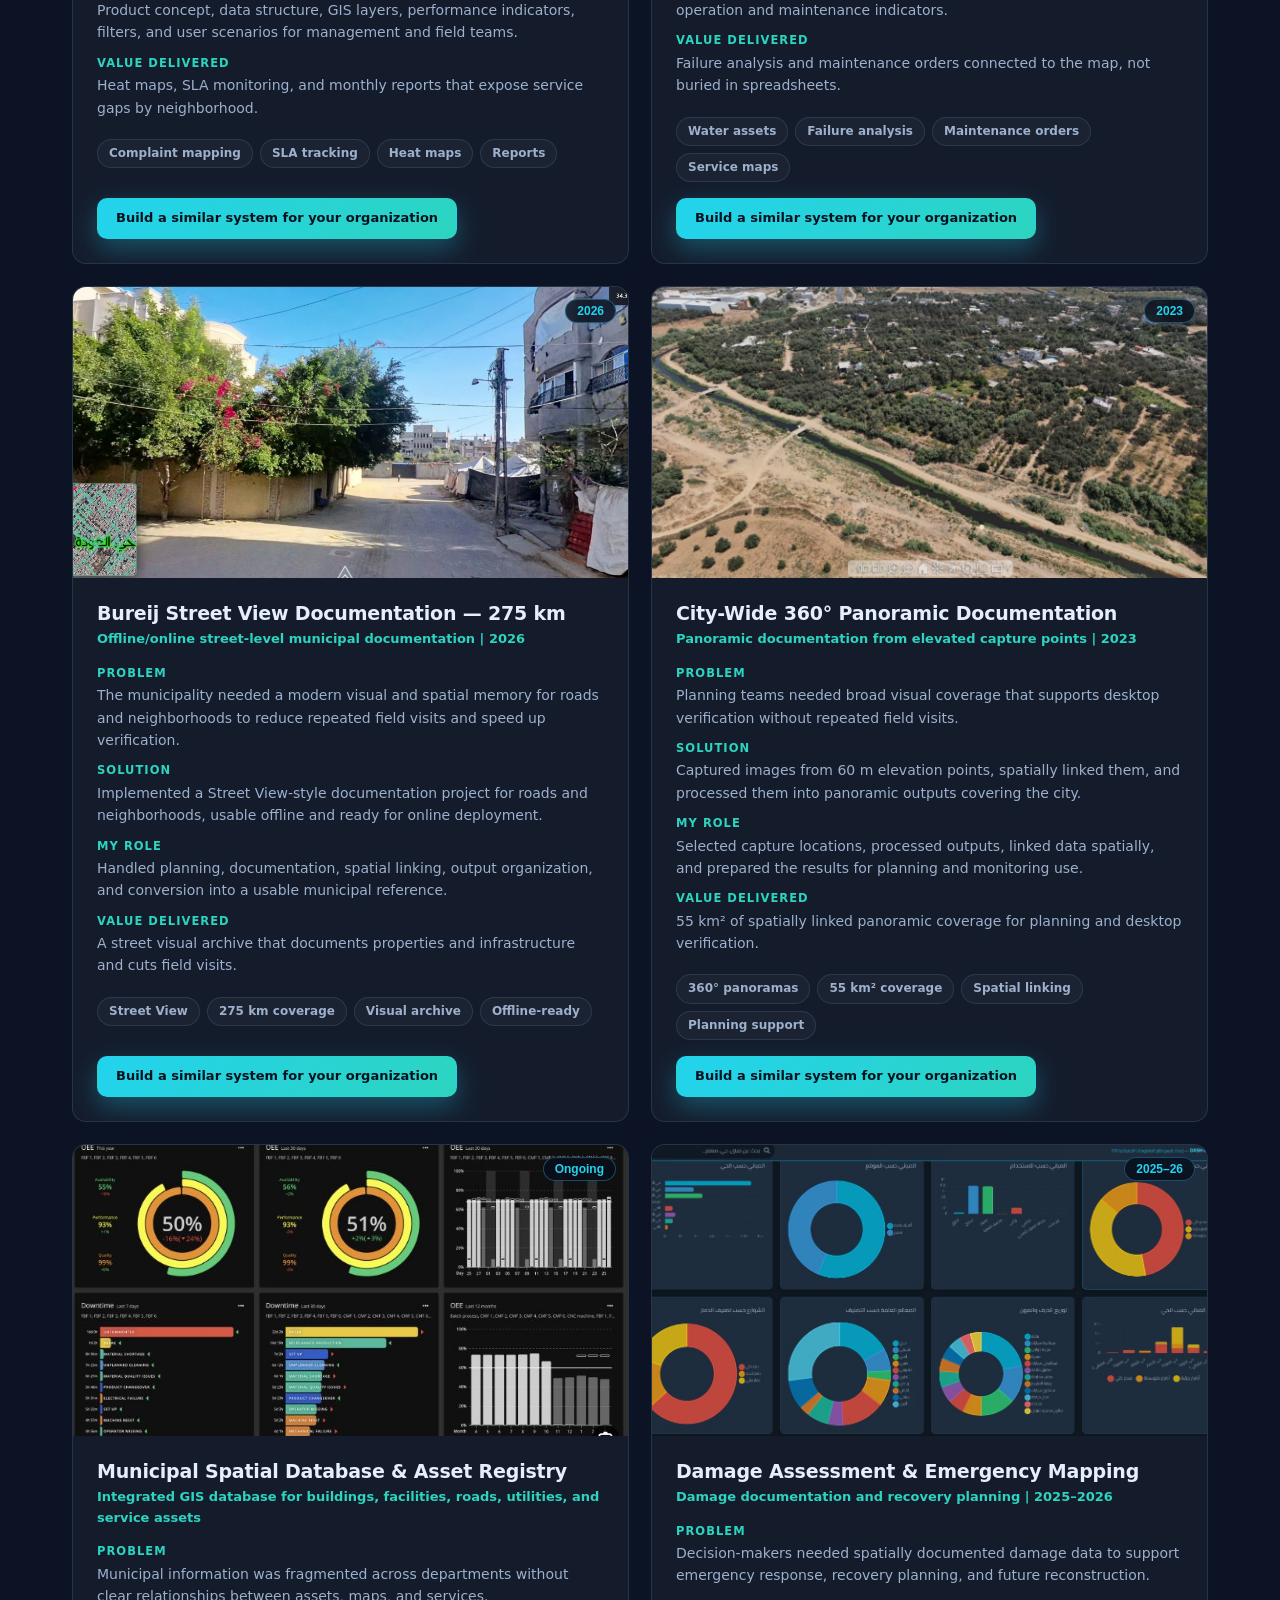
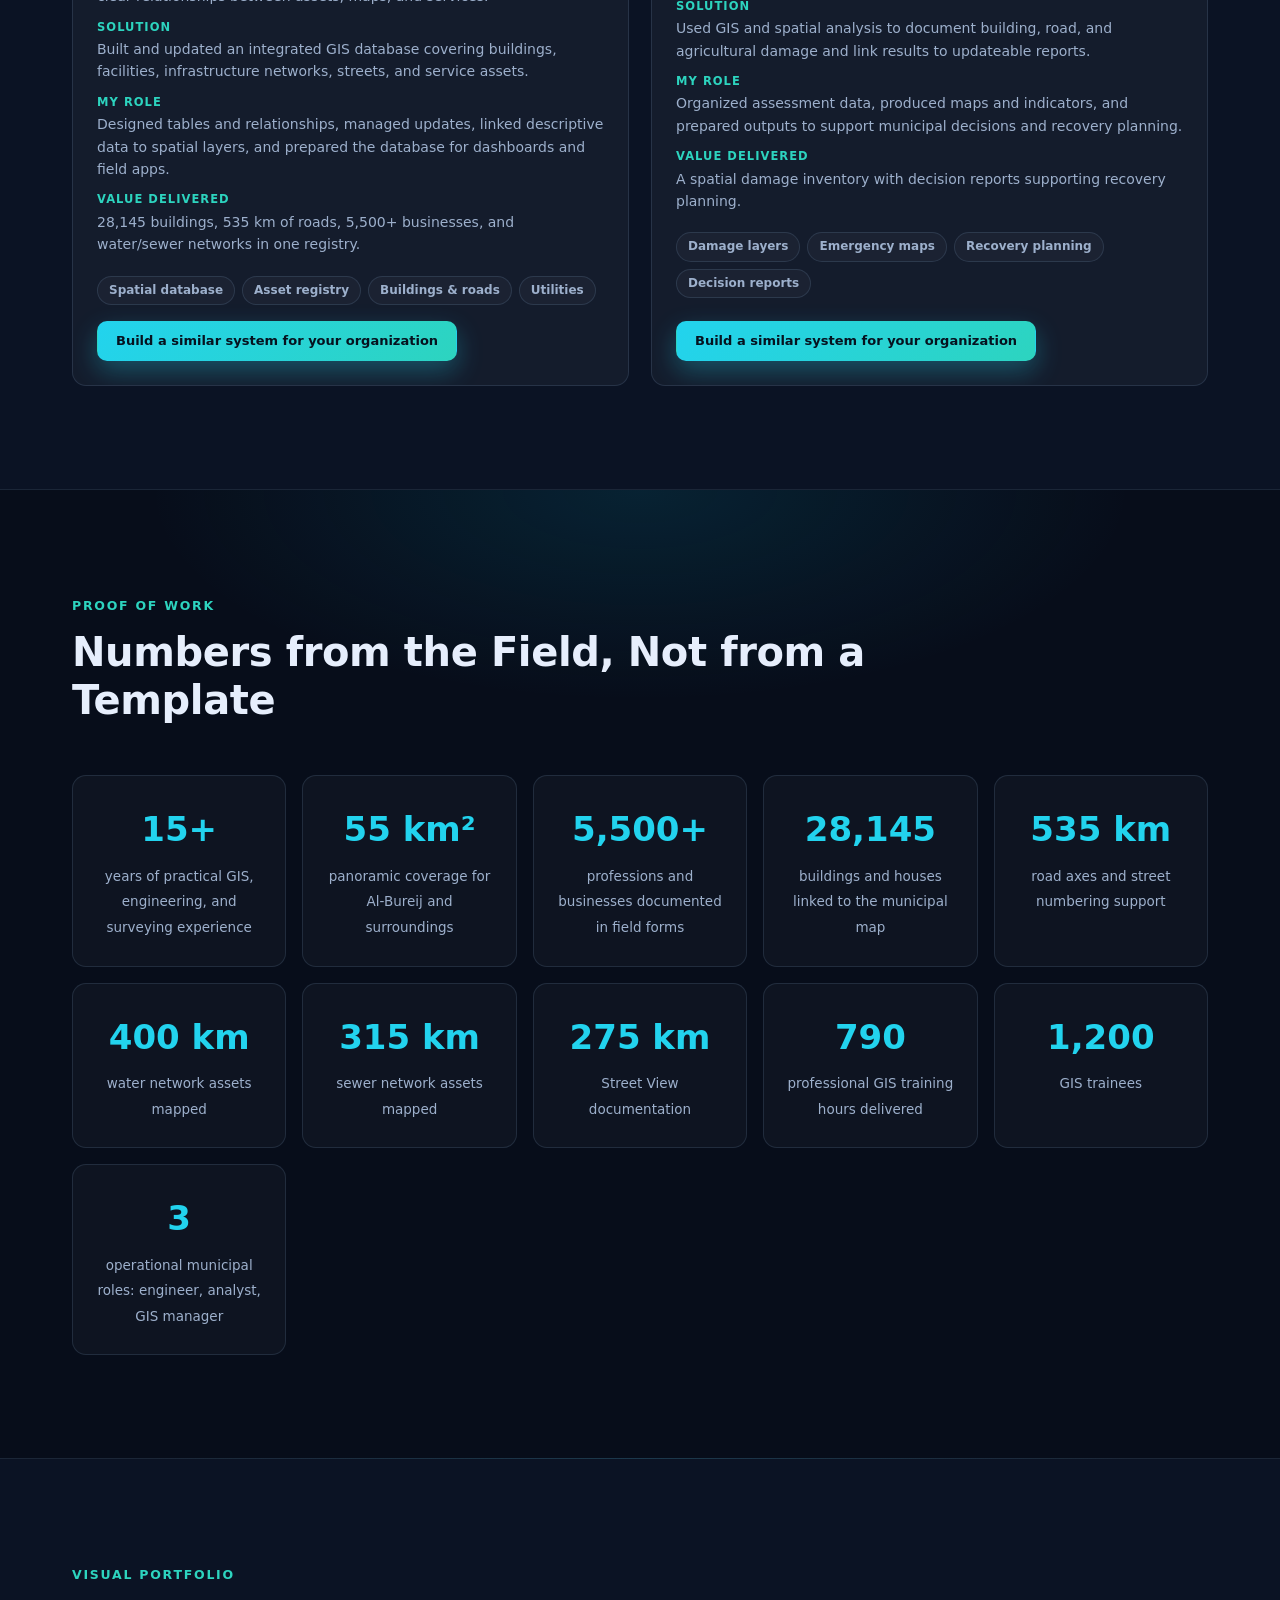
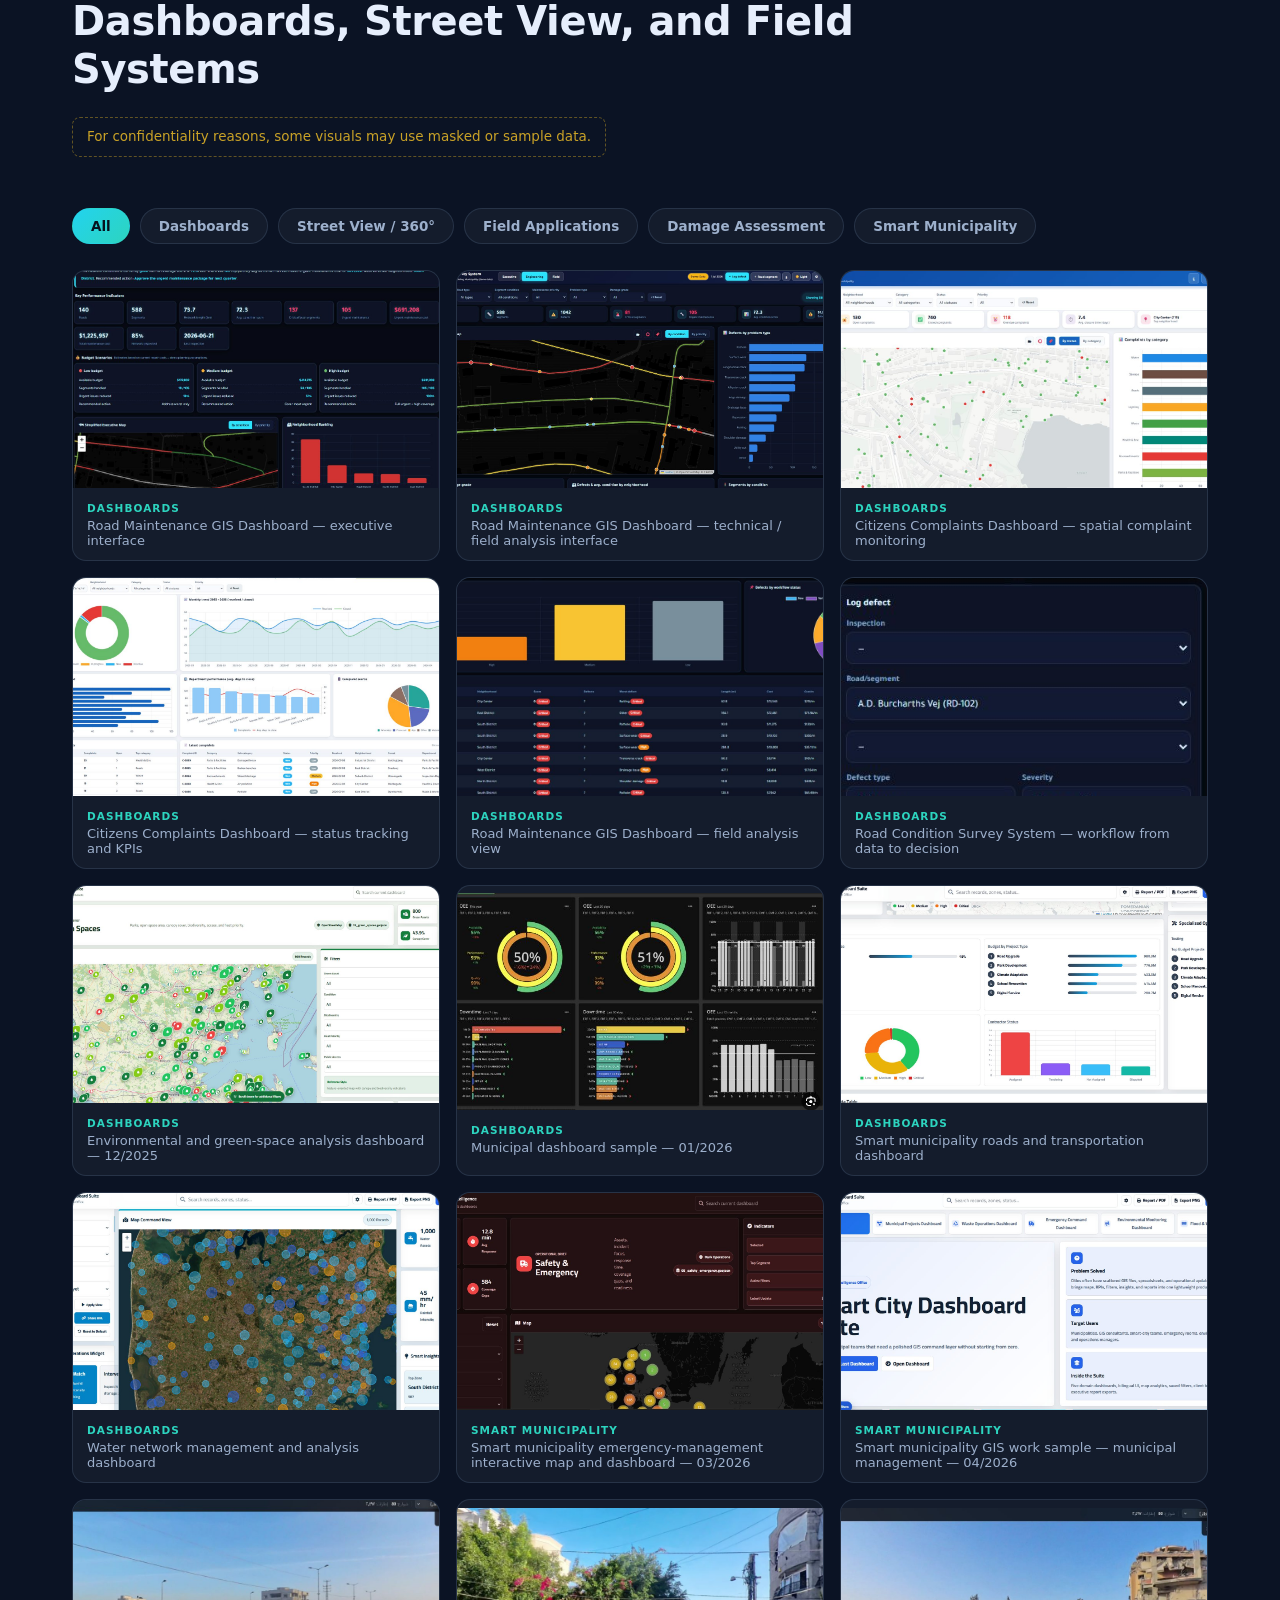
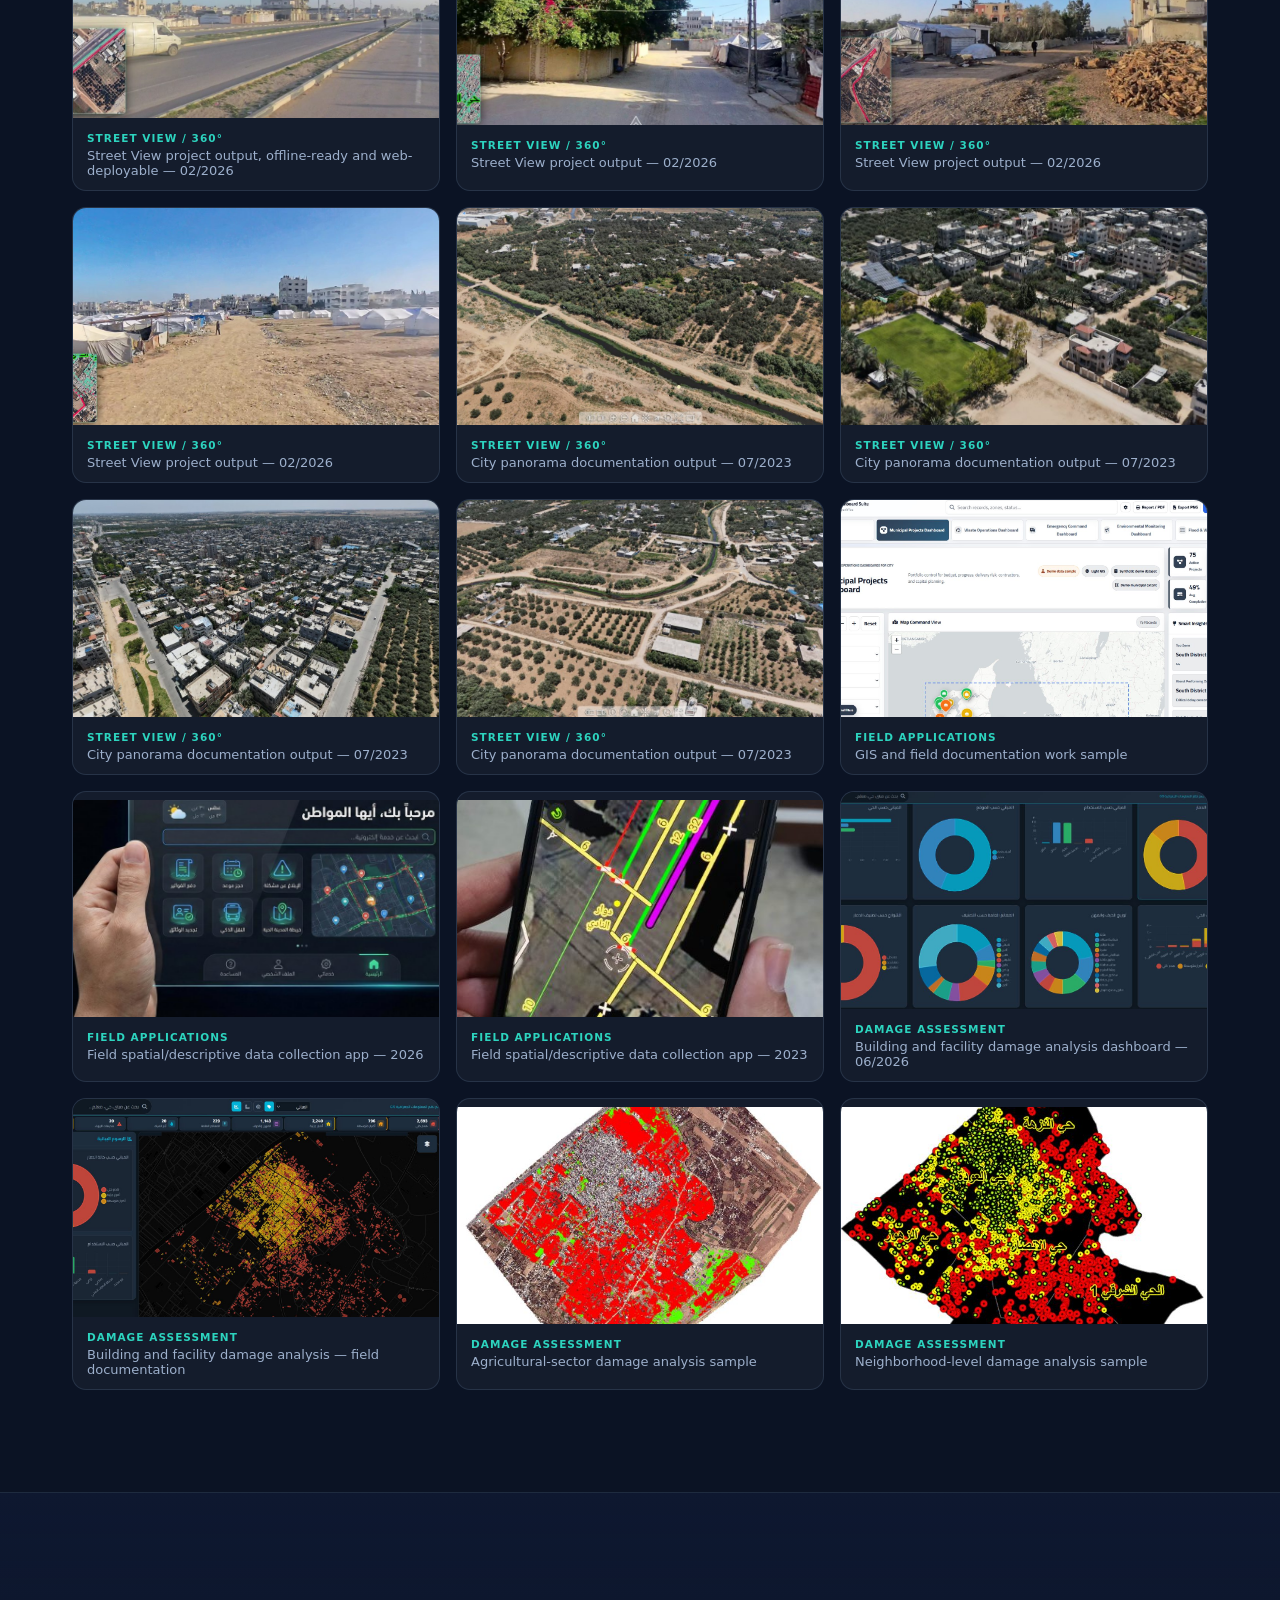
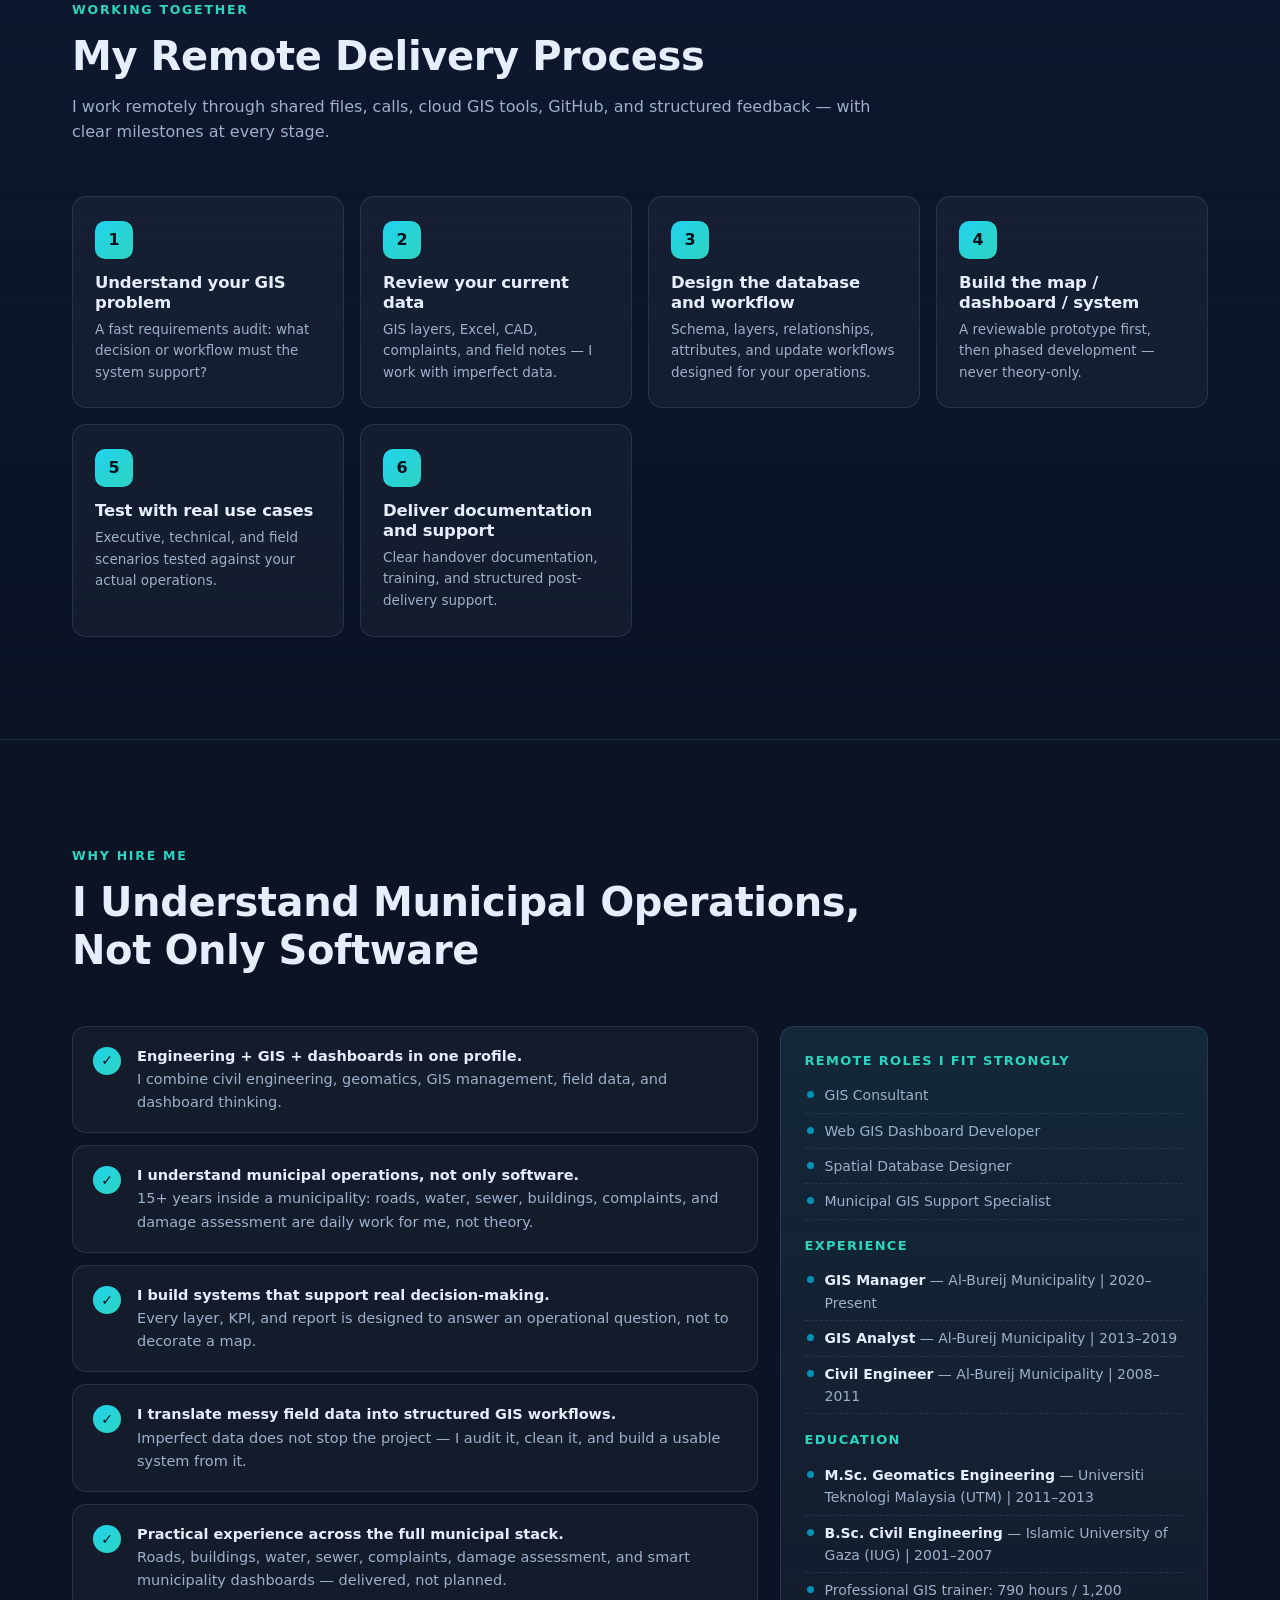
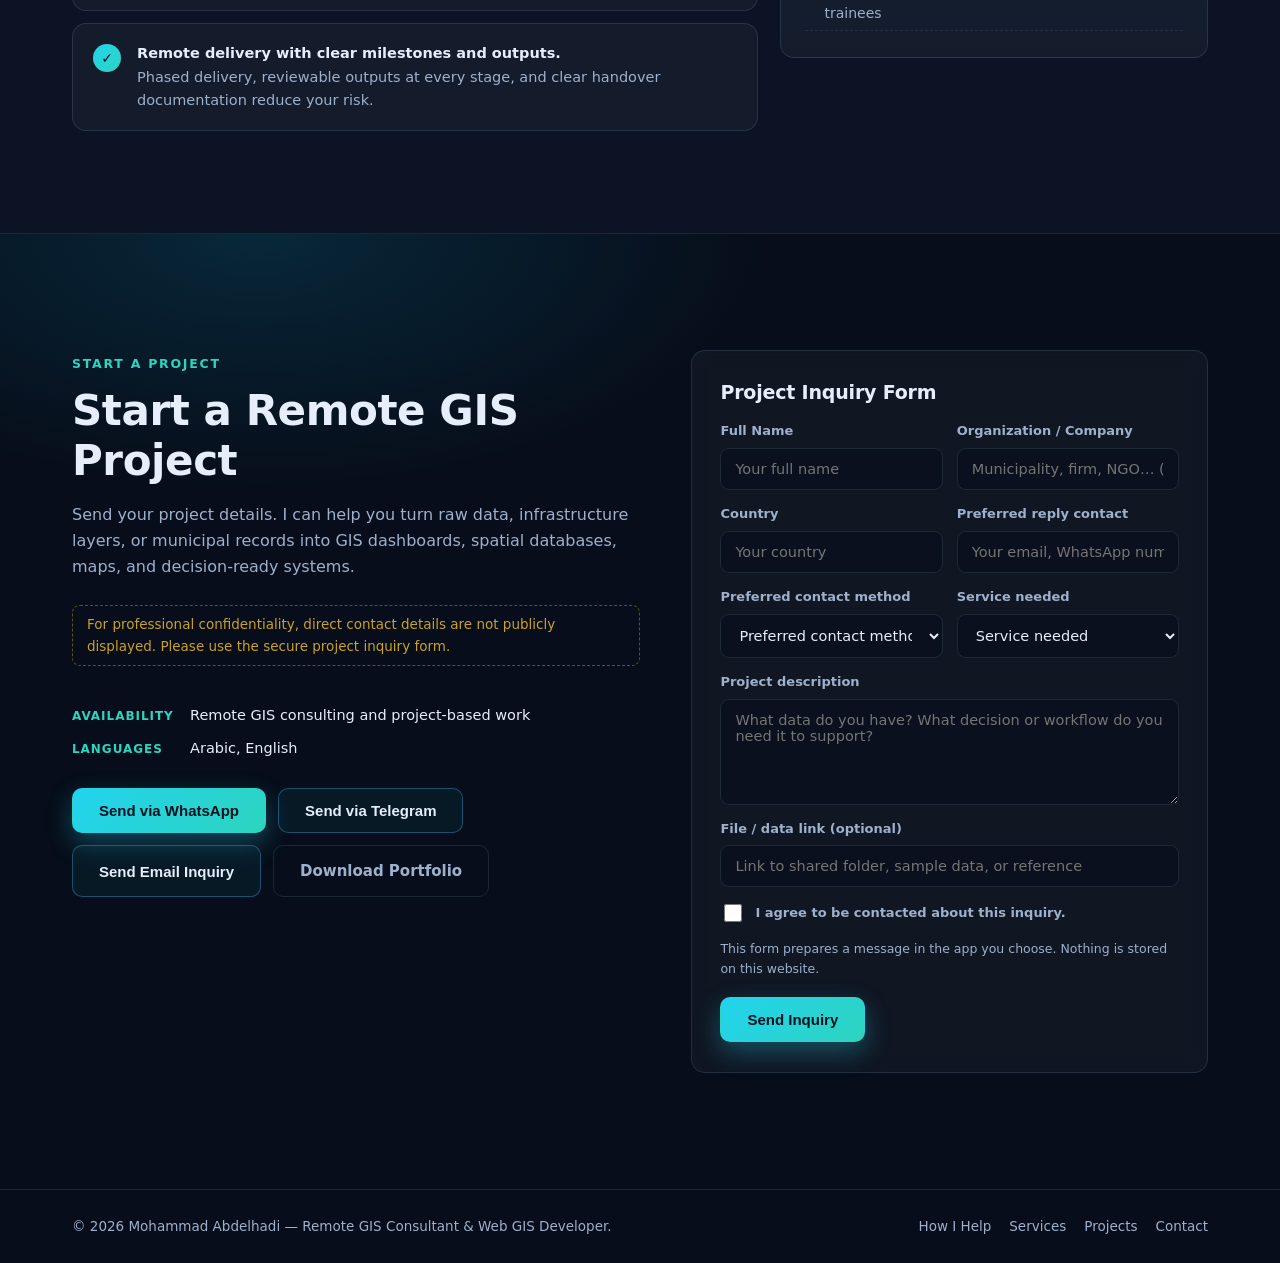
==== commit 7d7733ad: "Remove UAV processing from portfolio" ====
--- a/index.html
+++ b/index.html
@@ -3,10 +3,10 @@
   <head>
     <meta charset="UTF-8" />
     <meta name="viewport" content="width=device-width, initial-scale=1.0" />
-    <title>Mohammad Abdelhadi | Remote GIS Consultant, UAV Image Processing &amp; Web GIS Dashboards</title>
+    <title>Mohammad Abdelhadi | Remote GIS Consultant &amp; Web GIS Dashboard Developer</title>
     <meta
       name="description"
-      content="Remote GIS consultant, Web GIS dashboard developer, and UAV image processing specialist. Drone image processing, orthomosaic production, DSM generation, GIS-ready aerial imagery, municipal UAV mapping, spatial databases, and photogrammetry processing — delivered remotely."
+      content="Remote GIS consultant and Web GIS dashboard developer specializing in municipal GIS, spatial databases, infrastructure mapping, field data systems, Street View documentation, and smart municipal transformation."
     />
     <meta name="robots" content="index, follow" />
     <link rel="canonical" href="https://engmohadi.github.io/" />
@@ -14,19 +14,19 @@
       http-equiv="Content-Security-Policy"
       content="default-src 'self'; img-src 'self' data:; script-src 'self'; style-src 'self' 'unsafe-inline'; object-src 'none'; base-uri 'self'; form-action 'self' mailto:; upgrade-insecure-requests"
     />
-    <meta property="og:title" content="Mohammad Abdelhadi | Remote GIS Consultant, UAV Image Processing &amp; Web GIS Dashboards" />
+    <meta property="og:title" content="Mohammad Abdelhadi | Remote GIS Consultant &amp; Web GIS Dashboards" />
     <meta
       property="og:description"
-      content="I build GIS dashboards, spatial databases, and smart municipal systems — and process raw UAV images into high-resolution orthomosaic maps and DSM outputs ready for GIS and Web GIS dashboards. Remote UAV processing service for municipalities, engineering firms, and NGOs."
+      content="I build GIS dashboards, spatial databases, infrastructure maps, field systems, and smart municipal platforms for municipalities, engineering firms, and NGOs."
     />
     <meta property="og:type" content="website" />
     <meta property="og:url" content="https://engmohadi.github.io/" />
     <meta property="og:image" content="assets/images/work/roads-transport-dashboard.jpg" />
     <meta name="twitter:card" content="summary_large_image" />
-    <meta name="twitter:title" content="Mohammad Abdelhadi | Remote GIS Consultant, UAV Image Processing &amp; Web GIS Dashboards" />
+    <meta name="twitter:title" content="Mohammad Abdelhadi | Remote GIS Consultant &amp; Web GIS Dashboards" />
     <meta
       name="twitter:description"
-      content="Remote GIS consulting, UAV image processing, orthomosaic production, DSM generation, Web GIS dashboards, municipal spatial databases, and infrastructure GIS mapping."
+      content="Remote GIS consulting, Web GIS dashboards, municipal spatial databases, infrastructure mapping, field data systems, and smart municipal transformation."
     />
     <meta name="twitter:image" content="assets/images/work/roads-transport-dashboard.jpg" />
     <script type="application/ld+json">
@@ -41,11 +41,6 @@
             "alumniOf": ["Universiti Teknologi Malaysia", "Islamic University of Gaza"],
             "knowsAbout": [
               "Remote GIS Consulting",
-              "UAV Image Processing",
-              "Drone Image Processing",
-              "Orthomosaic Production",
-              "DSM Generation",
-              "Photogrammetry Processing",
               "Web GIS Dashboard Development",
               "Municipal GIS",
               "Spatial Database Design",
@@ -58,11 +53,9 @@
           },
           {
             "@type": "ProfessionalService",
-            "name": "Remote GIS Consulting, UAV Image Processing, and Web GIS Development",
+            "name": "Remote GIS Consulting and Web GIS Development",
             "url": "https://engmohadi.github.io/",
             "serviceType": [
-              "UAV Image Processing and Orthomosaic Production",
-              "DSM Generation from UAV Imagery",
               "Web GIS Dashboard Development",
               "Municipal Spatial Database Design",
               "Infrastructure GIS Mapping",
@@ -74,7 +67,7 @@
         ]
       }
     </script>
-    <link rel="stylesheet" href="styles.css?v=20260711-2" />
+    <link rel="stylesheet" href="styles.css?v=20260723-3" />
   </head>
   <body>
     <div class="grid-overlay" aria-hidden="true"></div>
@@ -90,7 +83,6 @@
       <nav class="nav-links" id="navLinks" aria-label="Site sections">
         <a href="#value" data-i18n="nav.value">How I Help</a>
         <a href="#services" data-i18n="nav.services">Services</a>
-        <a href="#uav" data-i18n="nav.uav">UAV Processing</a>
         <a href="#projects" data-i18n="nav.projects">Projects</a>
         <a href="#gallery" data-i18n="nav.gallery">Gallery</a>
         <a href="#process" data-i18n="nav.process">Process</a>
@@ -126,7 +118,6 @@
           <h1 id="hero-title" class="reveal" data-i18n-html="hero.titleHtml"></h1>
           <p class="hero-name reveal"><strong data-i18n="hero.name">Mohammad Abdelhadi</strong> — <span data-i18n="hero.role"></span></p>
           <p class="hero-copy reveal" data-i18n="hero.copy"></p>
-          <p class="hero-copy hero-uav-note reveal" data-i18n="hero.uavNote"></p>
           <div class="hero-actions reveal">
             <a class="btn btn-primary" href="#contact" data-i18n="hero.ctaHire">Hire Me Remotely</a>
             <a class="btn btn-outline" href="#projects" data-i18n="hero.ctaProjects">View GIS Projects</a>
@@ -161,23 +152,6 @@
           <p data-i18n="sections.services.text"></p>
         </div>
         <div class="services-grid" id="servicesGrid"></div>
-      </section>
-
-      <!-- 4. UAV IMAGE PROCESSING -->
-      <section class="section section-uav" id="uav" aria-labelledby="uav-title">
-        <div class="section-heading reveal">
-          <span class="kicker" data-i18n="sections.uav.kicker"></span>
-          <h2 id="uav-title" data-i18n="sections.uav.title"></h2>
-          <p data-i18n="sections.uav.text"></p>
-        </div>
-        <div class="uav-intro reveal">
-          <p data-i18n="uav.intro"></p>
-          <div class="uav-cta-row">
-            <button class="btn btn-primary uav-cta" type="button" data-i18n="uav.cta">Process My UAV Images</button>
-            <button class="btn btn-outline uav-cta" type="button" data-i18n="uav.ctaSecondary">Request UAV Processing Service</button>
-          </div>
-        </div>
-        <div class="uav-grid" id="uavGrid"></div>
       </section>
 
       <!-- 5. FEATURED PROJECTS / CASE STUDIES -->
@@ -314,7 +288,6 @@
       <nav aria-label="Footer links">
         <a href="#value" data-i18n="nav.value"></a>
         <a href="#services" data-i18n="nav.services"></a>
-        <a href="#uav" data-i18n="nav.uav"></a>
         <a href="#projects" data-i18n="nav.projects"></a>
         <a href="#contact" data-i18n="nav.contact"></a>
       </nav>
@@ -330,24 +303,47 @@
     <div class="gaza-modal" id="gazaMessageModal" role="dialog" aria-modal="true" aria-labelledby="gazaMessageTitle" hidden>
       <div class="gaza-modal-backdrop" data-gaza-close></div>
       <article class="gaza-modal-panel">
-        <button class="gaza-modal-close" id="gazaMessageClose" type="button" aria-label="Close A Message from Gaza">&times;</button>
+        <button class="gaza-modal-close" id="gazaMessageClose" type="button" aria-label="Close support information">&times;</button>
         <header class="gaza-modal-header">
-          <p class="gaza-modal-kicker">Personal statement</p>
-          <h2 id="gazaMessageTitle">A Message from Gaza</h2>
-          <p class="gaza-coordinates">Gaza &middot; 31.470351&deg; N, 34.385839&deg; E</p>
+          <p class="gaza-modal-kicker" data-i18n="support.kicker"></p>
+          <h2 id="gazaMessageTitle" data-i18n="support.title"></h2>
         </header>
-        <div class="gaza-image-grid" aria-label="Gaza documentation images">
-          <img src="assets/images/gaza-image1.png" alt="War-damaged residential buildings in Gaza" />
-          <img src="assets/images/gaza-image2.png" alt="Satellite view of a residential area before destruction" />
-          <img src="assets/images/gaza-image3.png" alt="Satellite view documenting destruction in the same area" />
-        </div>
-        <div class="gaza-message-copy">
-          <p>Since October 2023, my life has changed forever. Like hundreds of thousands of Palestinians in Gaza, I lost my home, my work, and my primary source of income as a result of the devastating war that has torn apart our communities and destroyed the livelihoods of countless families.</p>
-          <p>I am not only sharing my professional experience through this portfolio. I am sharing my determination to rebuild my future through my knowledge, skills, and hard work. Despite everything that has happened, I remain committed to contributing, learning, and creating value wherever I can.</p>
-          <p>Behind every project in this portfolio is a story of resilience. Continuing to work is not merely a career goal for me; it is a way to support my family and preserve hope in the face of unimaginable circumstances.</p>
-          <p>I kindly ask you not to forget Gaza. Speak about Gaza. Stand with its people. Support the right of civilians to live, work, learn, and dream of a better future.</p>
-          <p>Your support, whether through professional opportunities, collaboration, or simply raising awareness, can make a meaningful difference.</p>
-          <strong>Do not forget Gaza.</strong>
+        <div class="support-layout">
+          <div class="gaza-message-copy">
+            <p data-i18n="support.intro"></p>
+            <p data-i18n="support.instructions"></p>
+            <aside class="support-warning">
+              <strong data-i18n="support.warningTitle"></strong>
+              <p data-i18n="support.warning"></p>
+            </aside>
+            <p data-i18n="support.impact"></p>
+            <p data-i18n="support.otherWays"></p>
+            <p class="support-thanks" data-i18n="support.thanks"></p>
+            <a class="btn btn-primary support-hire" href="#contact" data-gaza-close data-i18n="support.hire"></a>
+          </div>
+
+          <section class="wallet-card" aria-labelledby="walletCardTitle">
+            <h3 id="walletCardTitle" data-i18n="support.donationTitle"></h3>
+            <div class="wallet-qr-frame">
+              <img
+                class="wallet-qr-image"
+                src="assets/images/usdt-trc20-binance-qr.jpg"
+                alt="USDT deposit QR code for the Tron TRC20 network"
+                data-i18n-alt="support.qrAlt"
+              />
+            </div>
+            <dl class="wallet-details">
+              <div><dt data-i18n="support.currencyLabel"></dt><dd>USDT</dd></div>
+              <div><dt data-i18n="support.networkLabel"></dt><dd>Tron (TRC20)</dd></div>
+              <div><dt data-i18n="support.platformLabel"></dt><dd>Binance</dd></div>
+              <div class="wallet-address-row">
+                <dt data-i18n="support.addressLabel"></dt>
+                <dd id="walletAddress">TSiCsu4HfGLsgosJoKaLVBu31GAhrCbVTy</dd>
+              </div>
+            </dl>
+            <button class="btn btn-outline wallet-copy" id="copyWalletAddress" type="button" data-i18n="support.copyWallet"></button>
+            <p class="wallet-copy-status" id="walletCopyStatus" role="status" aria-live="polite"></p>
+          </section>
         </div>
       </article>
     </div>
@@ -362,11 +358,11 @@
       <button class="lightbox-nav next" id="lightboxNext" type="button" aria-label="Next image">&#8250;</button>
     </div>
 
-    <script src="locales/en.js?v=20260723-1"></script>
-    <script src="locales/ar.js?v=20260723-1"></script>
-    <script src="locales/fr.js?v=20260723-1"></script>
-    <script src="locales/de.js?v=20260723-1"></script>
-    <script src="locales/es.js?v=20260723-1"></script>
-    <script src="app.js?v=20260723-1"></script>
+    <script src="locales/en.js?v=20260723-3"></script>
+    <script src="locales/ar.js?v=20260723-3"></script>
+    <script src="locales/fr.js?v=20260723-3"></script>
+    <script src="locales/de.js?v=20260723-3"></script>
+    <script src="locales/es.js?v=20260723-3"></script>
+    <script src="app.js?v=20260723-3"></script>
   </body>
 </html>
--- a/styles.css
+++ b/styles.css
@@ -204,7 +204,7 @@
 
 .gaza-modal-panel {
   position: relative;
-  width: min(920px, 100%);
+  width: min(1040px, 100%);
   max-height: min(88vh, 900px);
   overflow-y: auto;
   padding: clamp(22px, 4vw, 42px);
@@ -231,37 +231,123 @@
   cursor: pointer;
 }
 
-.gaza-modal-kicker,
-.gaza-coordinates { color: var(--muted); }
+.gaza-modal-kicker { color: var(--muted); }
 .gaza-modal-kicker { margin: 0 0 6px; text-transform: uppercase; font-size: 12px; font-weight: 800; letter-spacing: 0.12em; }
 .gaza-modal-header h2 { margin: 0; font-size: clamp(28px, 5vw, 48px); letter-spacing: 0; }
-.gaza-coordinates { margin: 8px 0 0; }
-
-.gaza-image-grid {
-  display: grid;
-  grid-template-columns: 1.1fr 1fr 1fr;
-  gap: 8px;
-  margin: 26px 0;
-}
-
-.gaza-image-grid img {
+
+.support-layout {
+  display: grid;
+  grid-template-columns: minmax(0, 1.25fr) minmax(280px, 0.75fr);
+  gap: clamp(24px, 4vw, 48px);
+  align-items: start;
+  margin-top: 26px;
+}
+
+.gaza-message-copy { max-width: 68ch; }
+.gaza-message-copy p { margin: 0 0 16px; color: var(--muted); }
+.support-thanks { color: var(--text) !important; font-weight: 700; }
+.support-hire { margin-top: 6px; }
+
+.support-warning {
+  margin: 22px 0;
+  padding: 16px;
+  border-inline-start: 3px solid #f3ba2f;
+  background: rgba(243, 186, 47, 0.08);
+}
+
+.support-warning strong {
+  display: block;
+  margin-bottom: 5px;
+  color: var(--text);
+}
+
+.support-warning p { margin: 0; }
+
+.wallet-card {
+  padding: 20px;
+  background: var(--surface-strong);
+  border: 1px solid var(--border);
+  border-radius: 8px;
+}
+
+.wallet-card h3 {
+  margin: 0 0 16px;
+  font-size: 18px;
+  letter-spacing: 0;
+}
+
+.wallet-qr-frame {
+  position: relative;
+  overflow: hidden;
+  width: min(100%, 320px);
+  aspect-ratio: 1;
+  margin: 0 auto 18px;
+  background: #fff;
+  border: 10px solid #fff;
+  border-radius: 6px;
+}
+
+.wallet-qr-image {
+  position: absolute;
+  top: 0;
+  left: 50%;
+  width: 160%;
+  max-width: none;
+  height: auto;
+  transform: translate(-50%, -14%);
+}
+
+.wallet-details {
+  display: grid;
+  gap: 10px;
+  margin: 0 0 16px;
+}
+
+.wallet-details > div {
+  display: grid;
+  grid-template-columns: 92px minmax(0, 1fr);
+  gap: 10px;
+  padding-bottom: 9px;
+  border-bottom: 1px solid var(--border);
+}
+
+.wallet-details dt {
+  color: var(--muted);
+  font-size: 12px;
+  font-weight: 700;
+}
+
+.wallet-details dd {
+  margin: 0;
+  color: var(--text);
+  font-size: 13px;
+  font-weight: 700;
+  overflow-wrap: anywhere;
+}
+
+.wallet-address-row {
+  grid-template-columns: 1fr !important;
+}
+
+.wallet-copy {
   width: 100%;
-  height: 190px;
-  object-fit: cover;
-  border-radius: 4px;
-}
-
-.gaza-message-copy { max-width: 72ch; }
-.gaza-message-copy p { margin: 0 0 16px; color: var(--muted); }
-.gaza-message-copy strong { display: block; margin-top: 24px; color: var(--text); font-size: 22px; }
+}
+
+.wallet-copy-status {
+  min-height: 20px;
+  margin: 8px 0 0;
+  color: var(--accent-2);
+  font-size: 12px;
+  text-align: center;
+}
+
 body.modal-open { overflow: hidden; }
 
-@media (max-width: 640px) {
+@media (max-width: 760px) {
   .gaza-modal { padding: 10px; }
   .gaza-modal-panel { max-height: 94vh; padding: 20px; }
-  .gaza-image-grid { grid-template-columns: 1fr 1fr; }
-  .gaza-image-grid img { height: 130px; }
-  .gaza-image-grid img:first-child { grid-column: 1 / -1; height: 180px; }
+  .support-layout { grid-template-columns: 1fr; }
+  .wallet-card { order: -1; }
 }
 
 .brand-text strong {
@@ -1381,94 +1467,6 @@
   min-width: 74px;
 }
 
-/* ---------- UAV service section ---------- */
-.hero-uav-note {
-  color: var(--accent-2);
-  font-weight: 600;
-}
-
-.section-uav {
-  background:
-    radial-gradient(900px 420px at 80% 0%, rgba(45, 212, 191, 0.12), transparent 65%),
-    linear-gradient(180deg, var(--bg-alt), transparent);
-  border-top: 1px solid var(--border);
-  border-bottom: 1px solid var(--border);
-}
-
-.uav-intro {
-  max-width: 900px;
-  border: 1px solid var(--border-strong);
-  border-radius: var(--radius);
-  background: rgba(34, 211, 238, 0.06);
-  padding: 26px 28px;
-  margin-bottom: 26px;
-}
-
-.uav-intro p {
-  margin: 0 0 18px;
-  color: var(--text);
-  font-size: 15.5px;
-}
-
-.uav-cta-row {
-  display: flex;
-  flex-wrap: wrap;
-  gap: 12px;
-}
-
-.uav-grid {
-  display: grid;
-  grid-template-columns: repeat(auto-fit, minmax(250px, 1fr));
-  gap: 16px;
-}
-
-.uav-block {
-  border: 1px solid var(--border);
-  border-radius: var(--radius);
-  background: var(--surface);
-  padding: 24px 22px;
-  transition: transform 0.22s, border-color 0.22s;
-}
-
-.uav-block:hover {
-  transform: translateY(-4px);
-  border-color: var(--border-strong);
-}
-
-.uav-block h3 {
-  font-size: 15.5px;
-  color: var(--accent-2);
-  display: flex;
-  align-items: center;
-  gap: 9px;
-  margin-bottom: 13px;
-}
-
-.uav-block ul {
-  list-style: none;
-  margin: 0;
-  padding: 0;
-  color: var(--muted);
-  font-size: 13.5px;
-}
-
-.uav-block ul li {
-  padding-inline-start: 20px;
-  position: relative;
-  margin-bottom: 7px;
-}
-
-.uav-block ul li::before {
-  content: "";
-  position: absolute;
-  inset-inline-start: 0;
-  top: 7px;
-  width: 7px;
-  height: 7px;
-  border-radius: 2px;
-  background: var(--accent-deep);
-}
-
 /* ---------- Form extras ---------- */
 .form-grid select {
   font-family: var(--font);
@@ -1496,8 +1494,7 @@
 }
 
 :root[data-theme="light"] .section-alt,
-:root[data-theme="light"] .section-dark,
-:root[data-theme="light"] .section-uav {
+:root[data-theme="light"] .section-dark {
   background:
     radial-gradient(900px 420px at 80% 0%, rgba(15, 143, 114, 0.1), transparent 65%),
     linear-gradient(180deg, var(--bg-alt), rgba(255, 255, 255, 0.55));
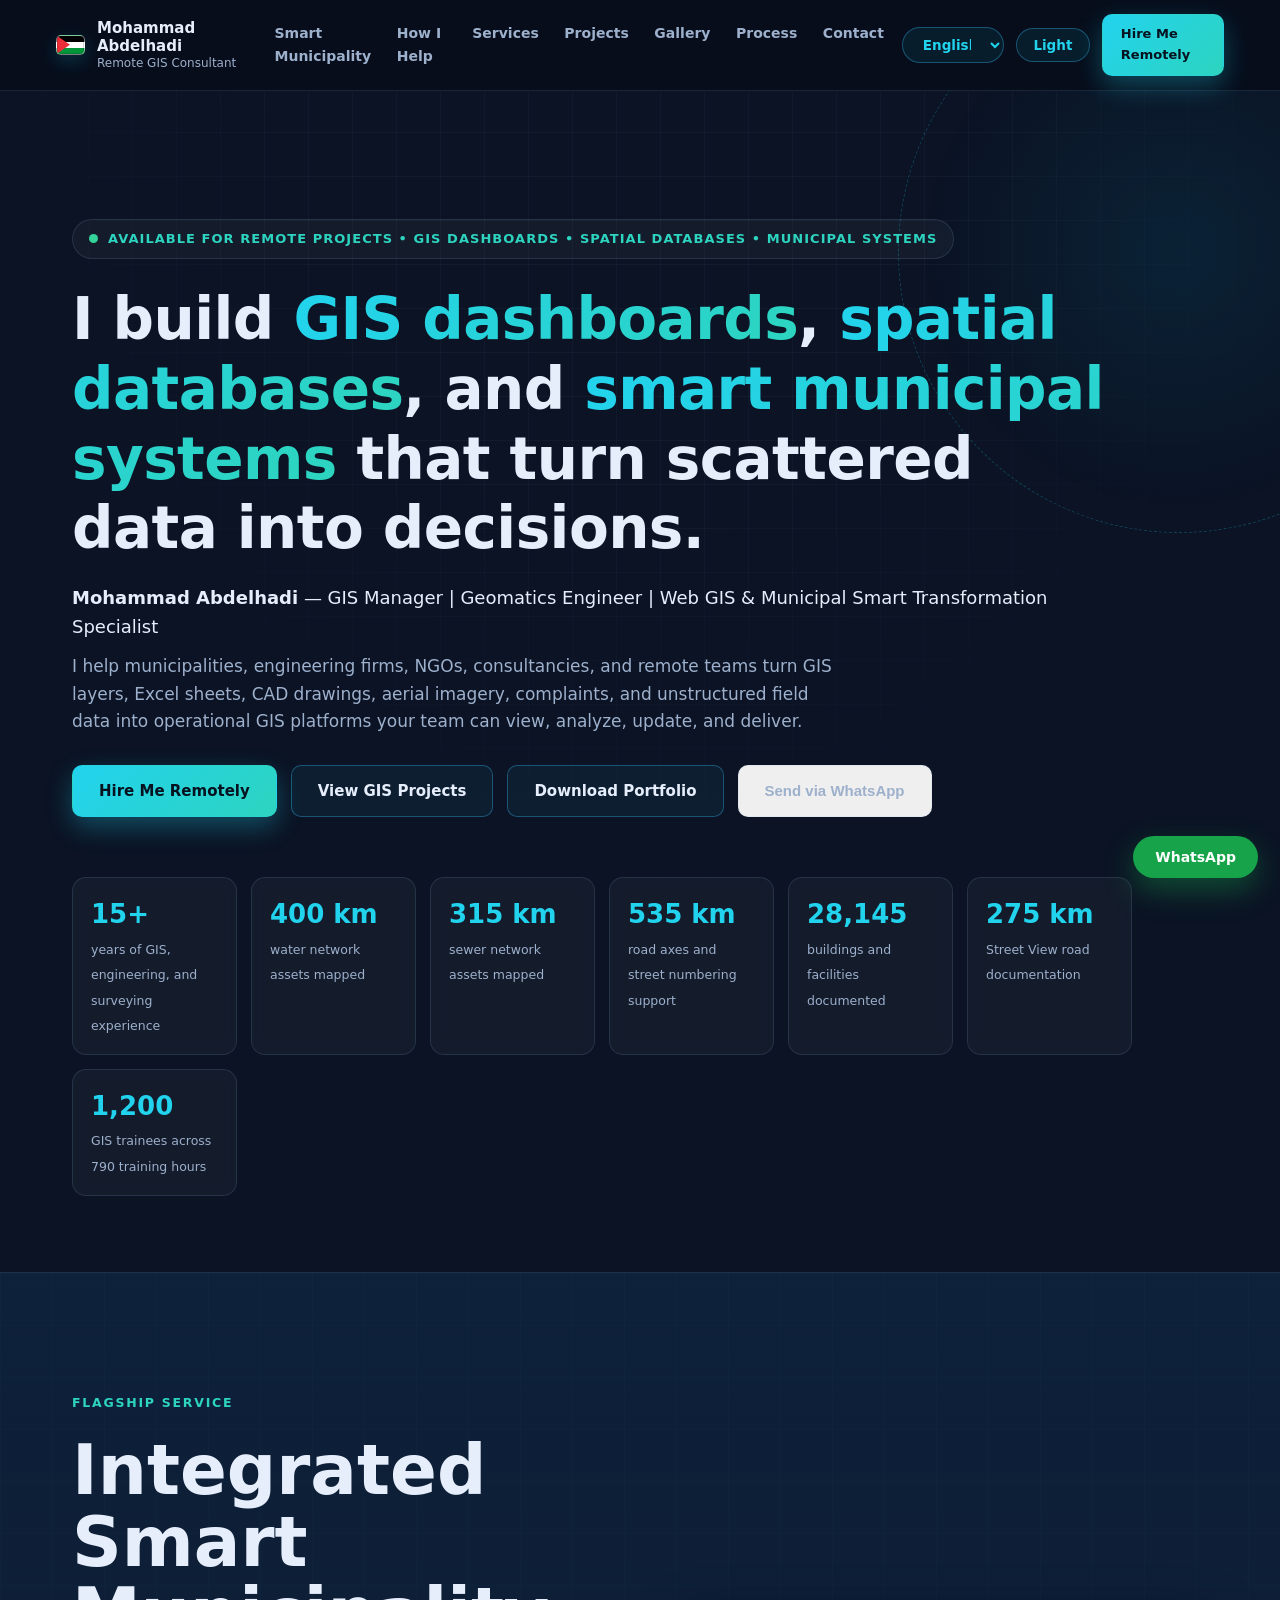
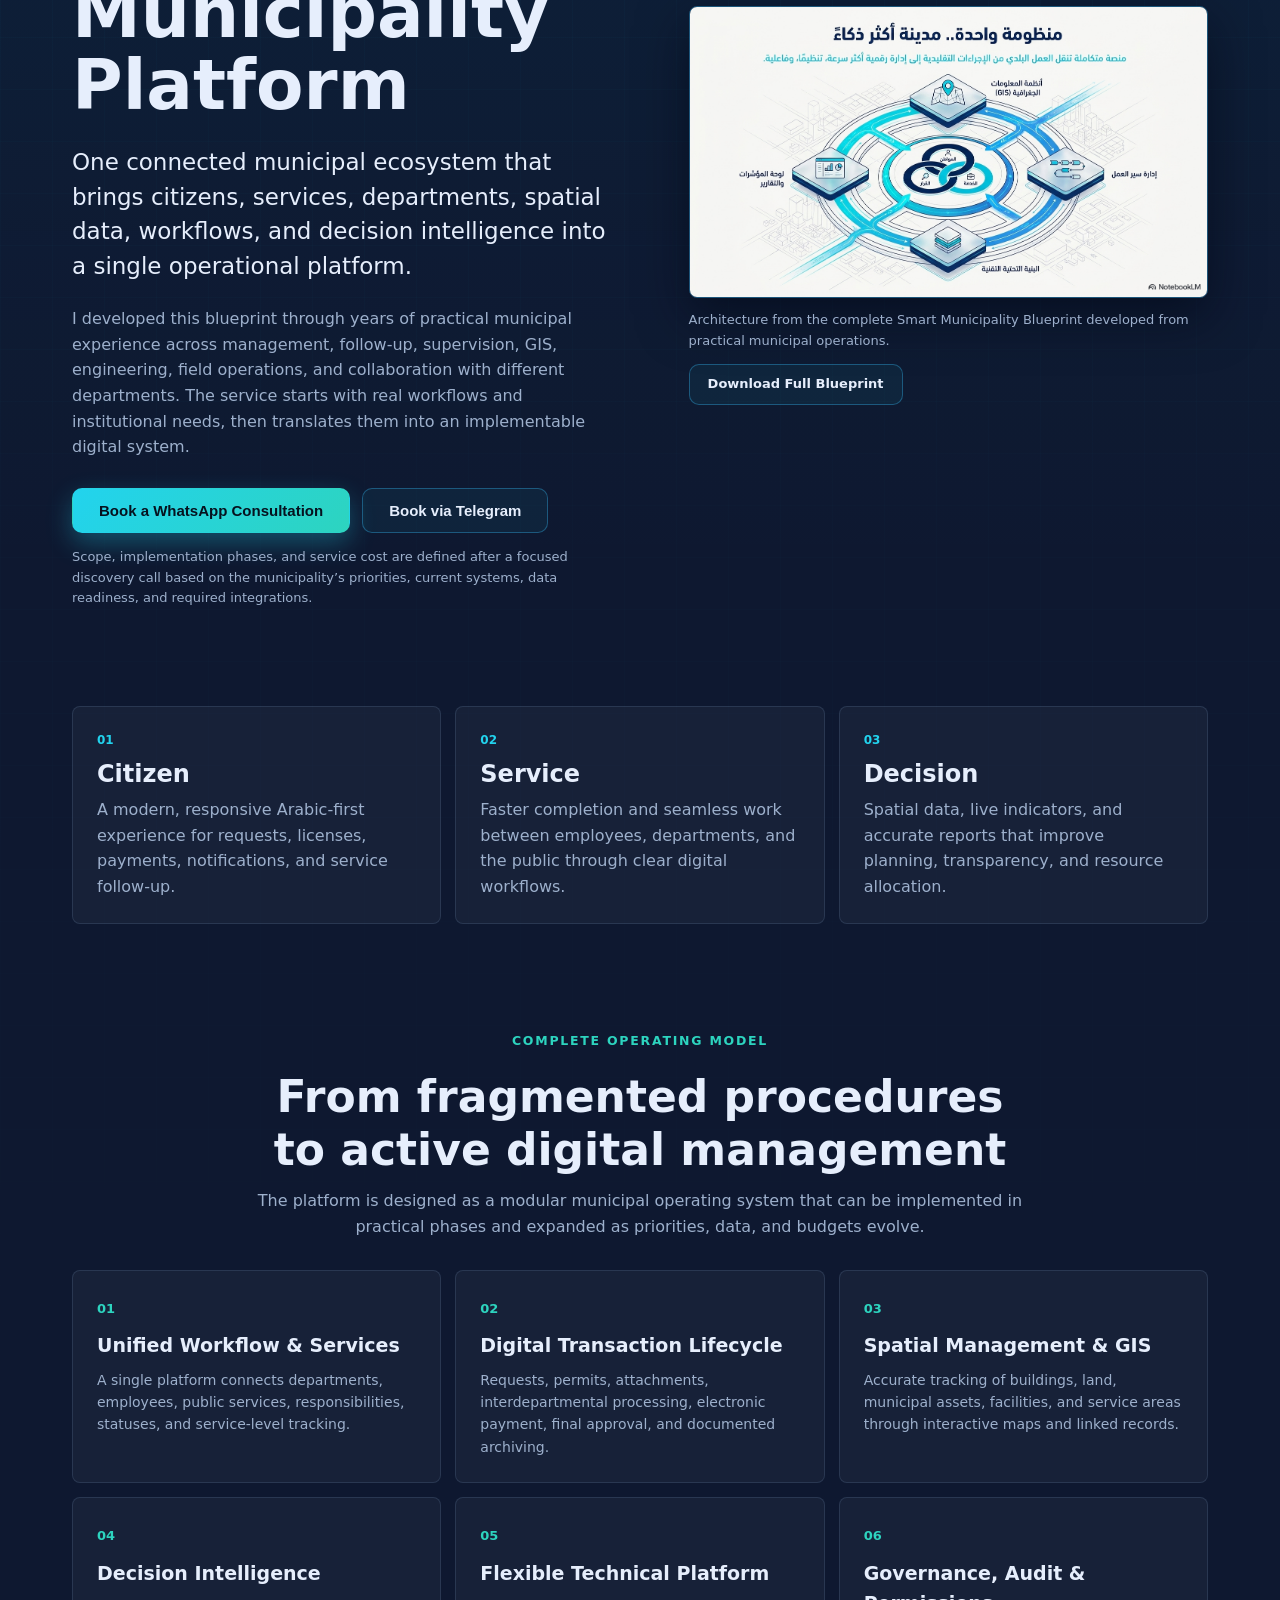
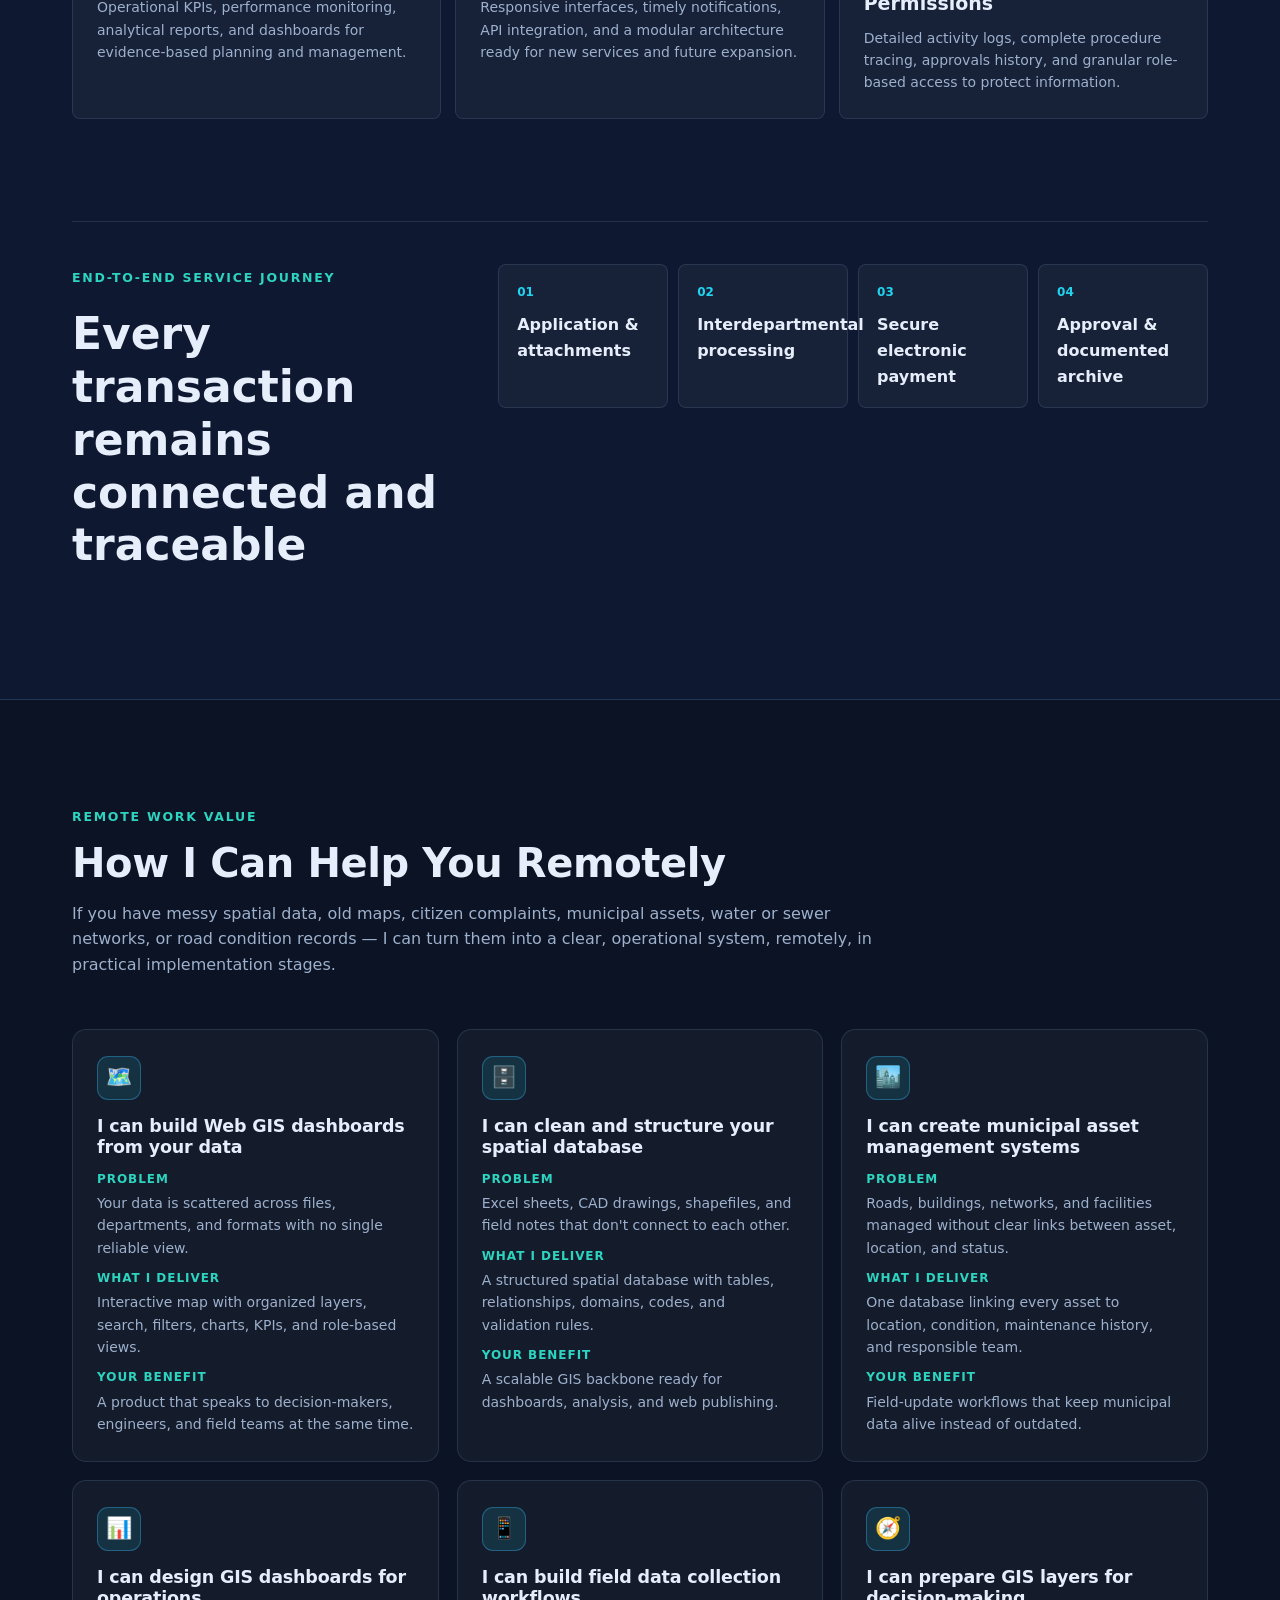
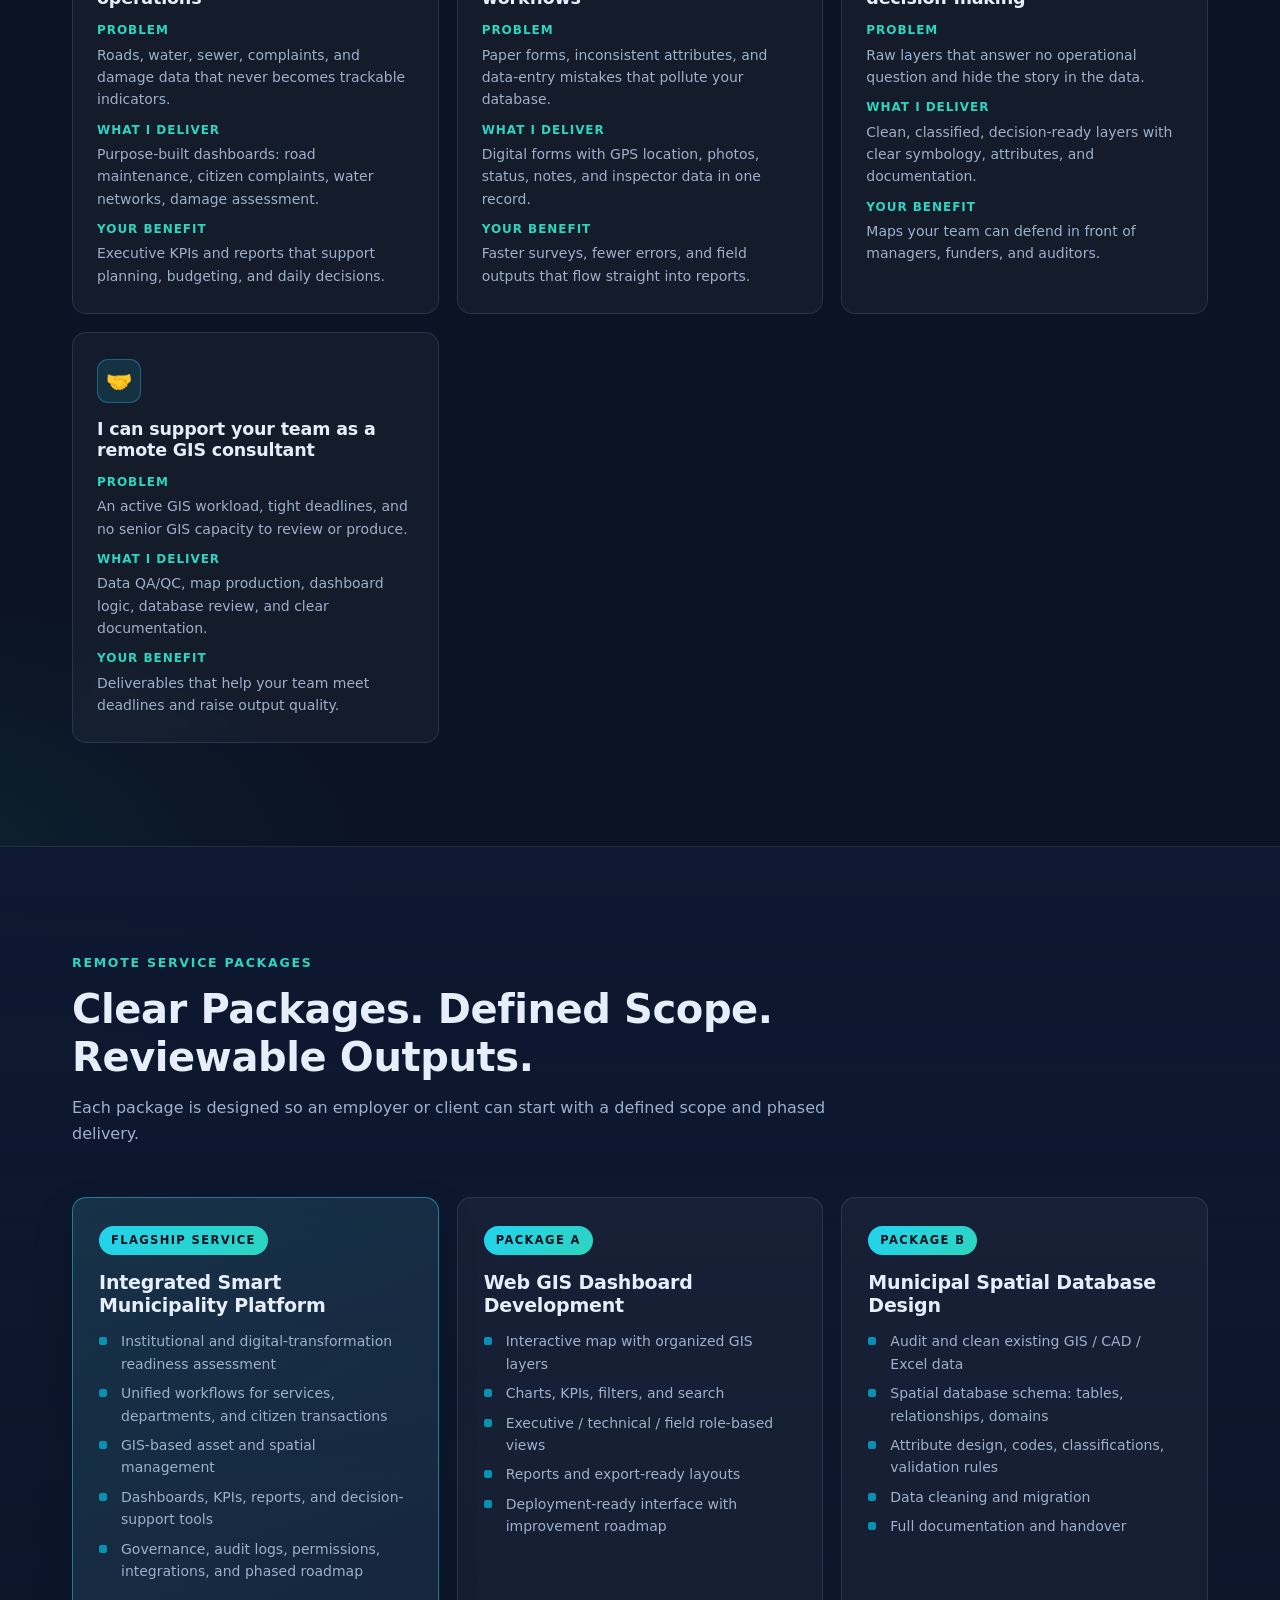
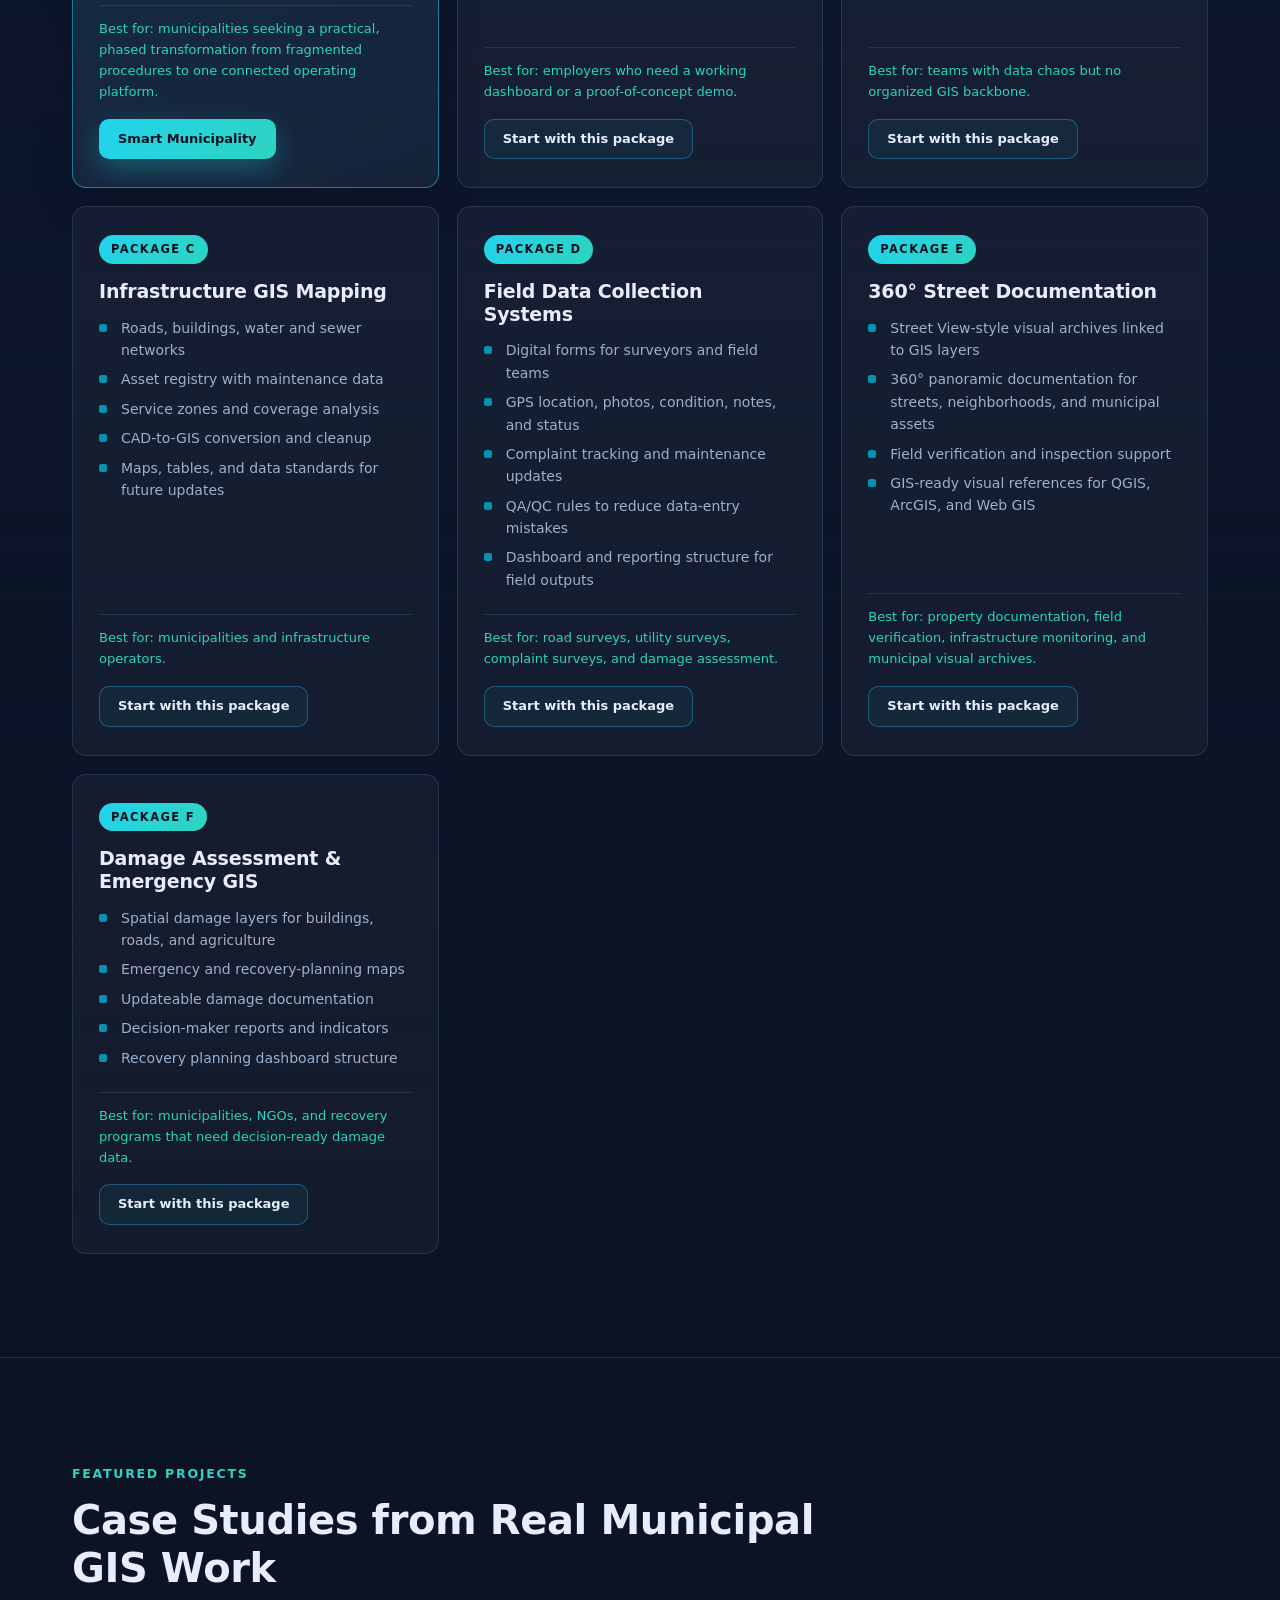
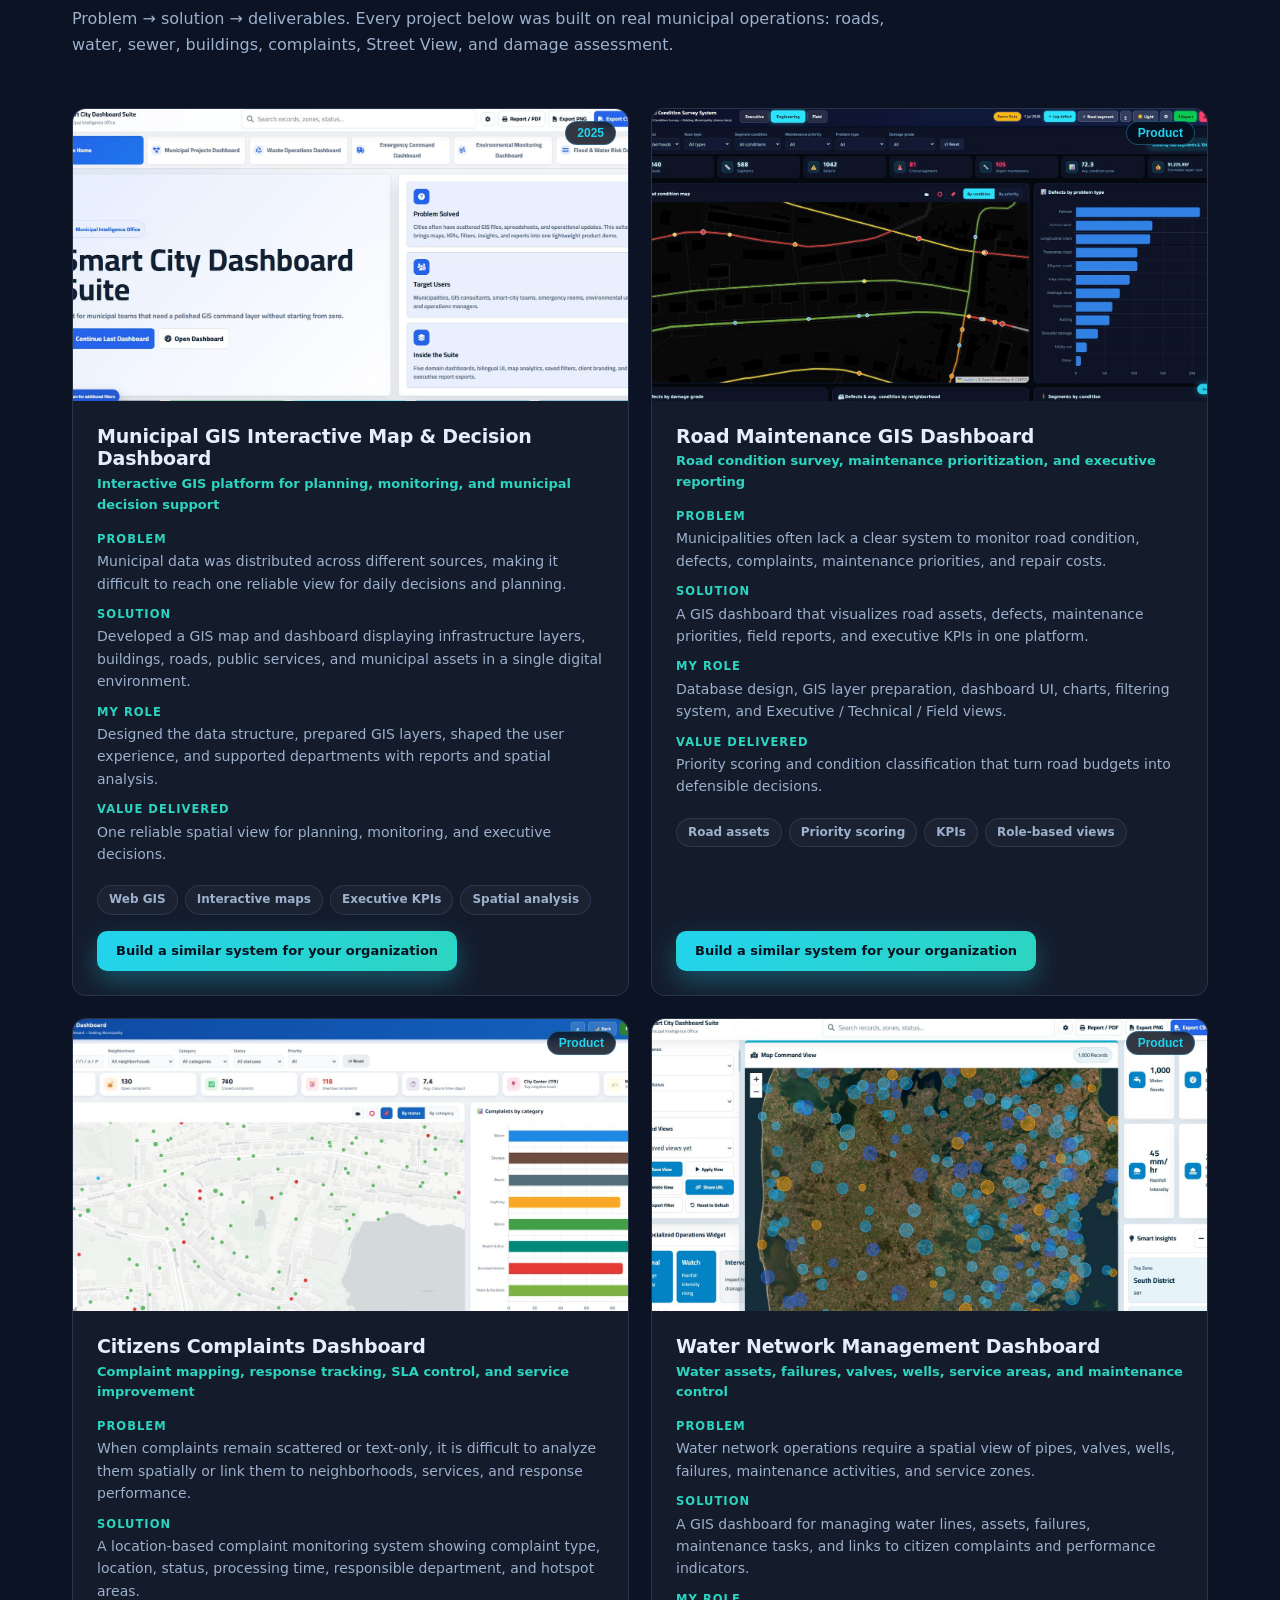
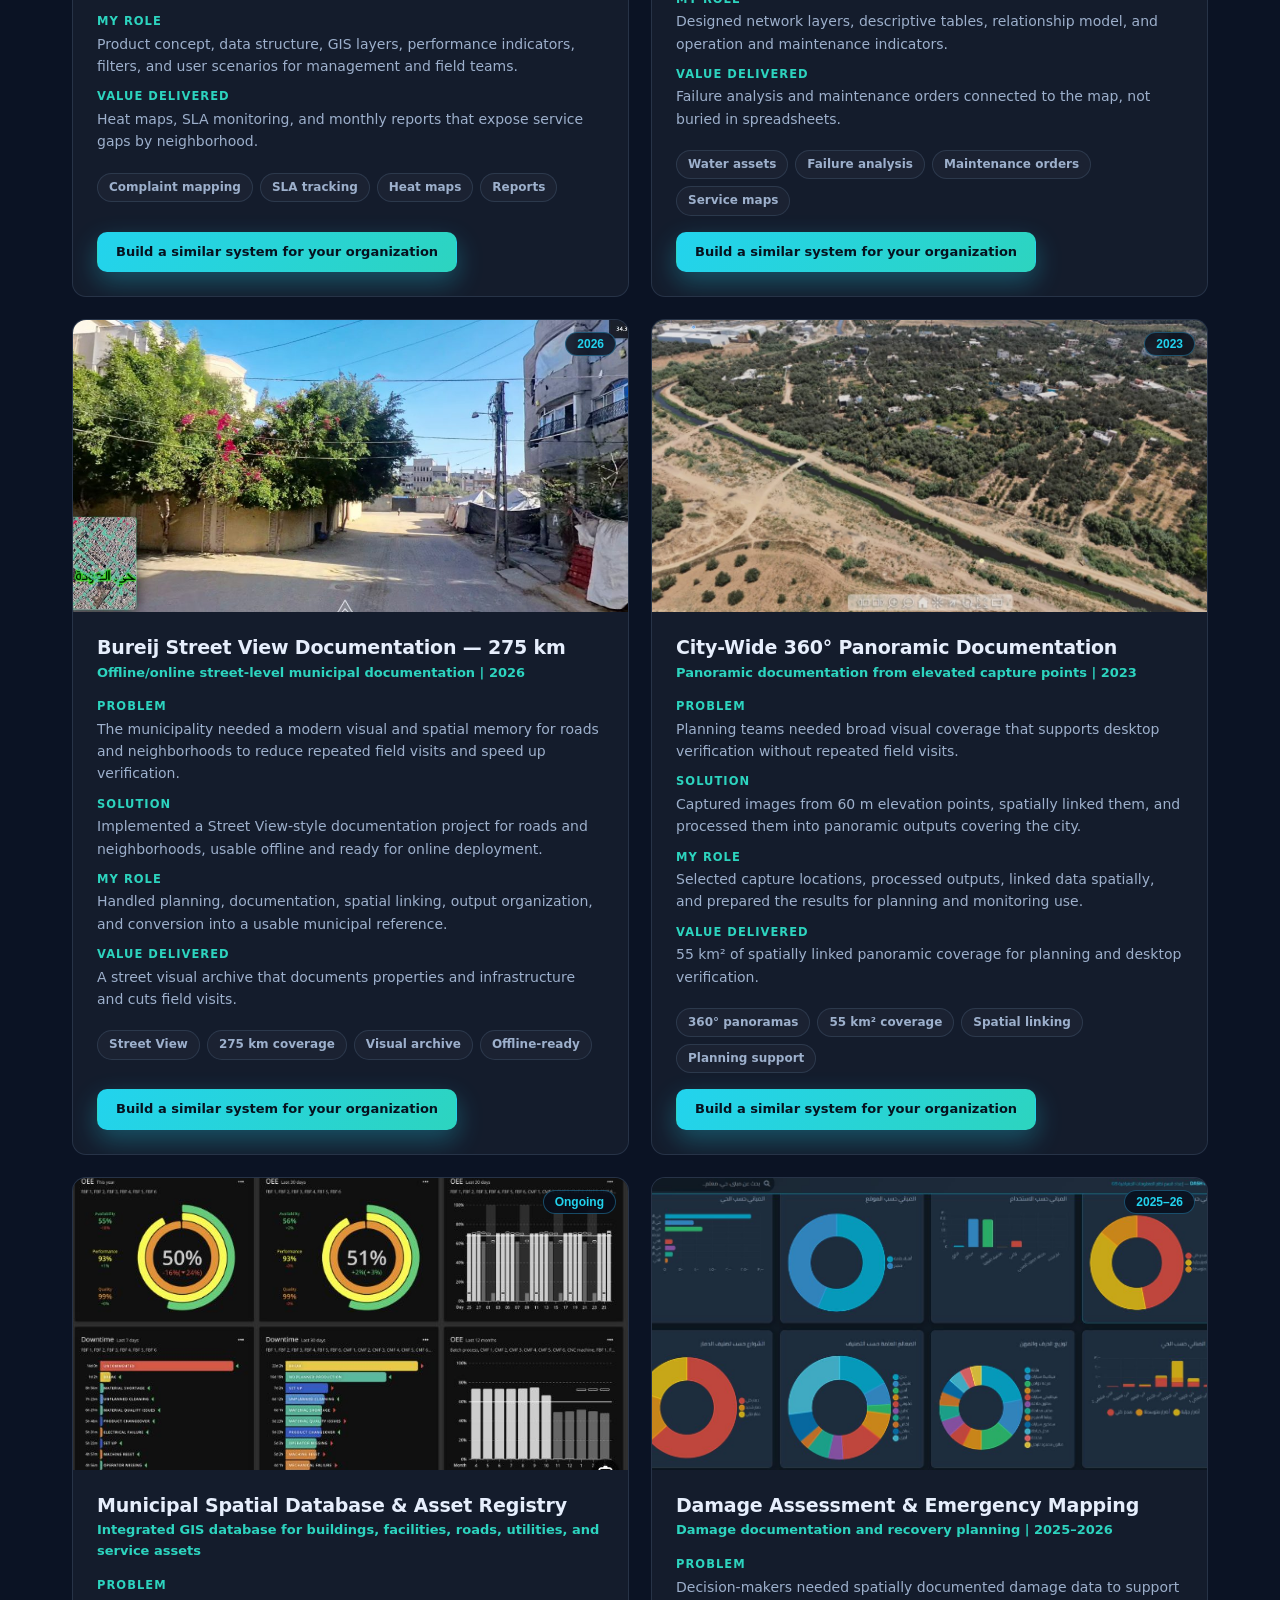
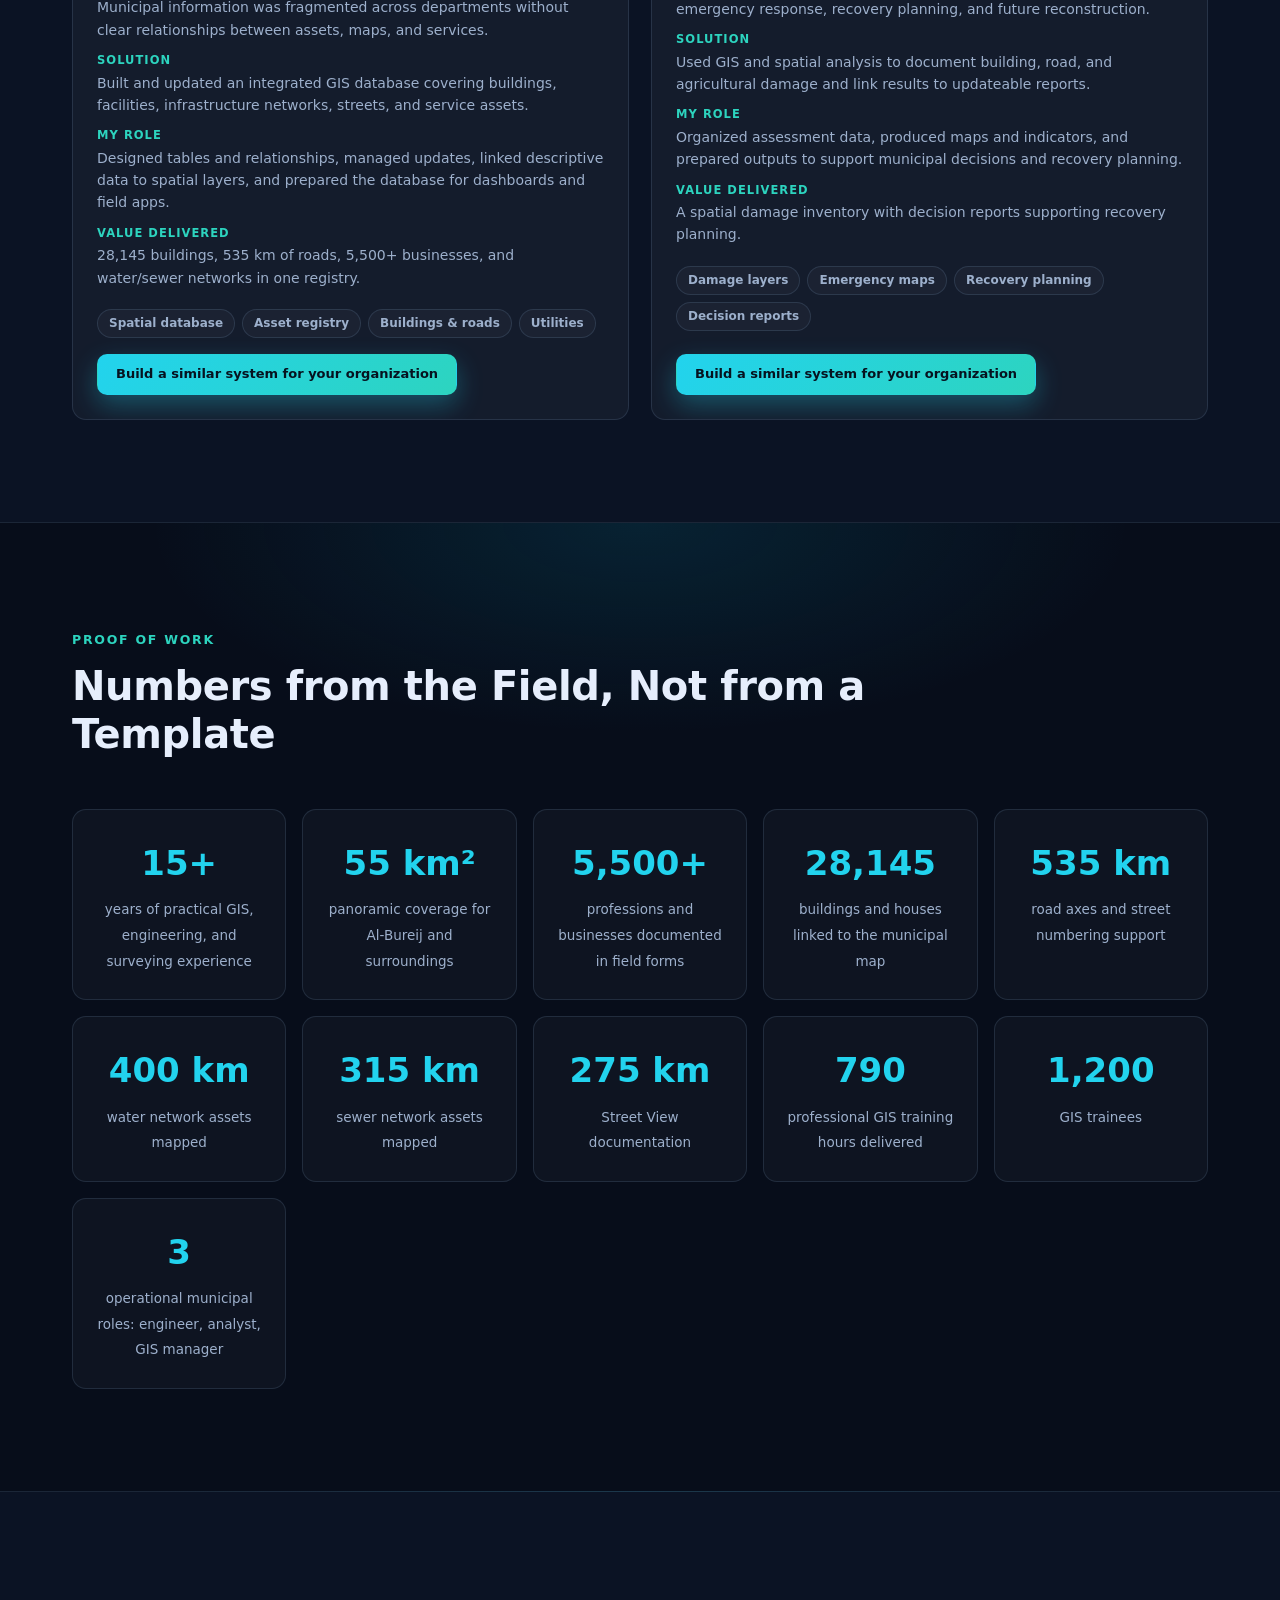
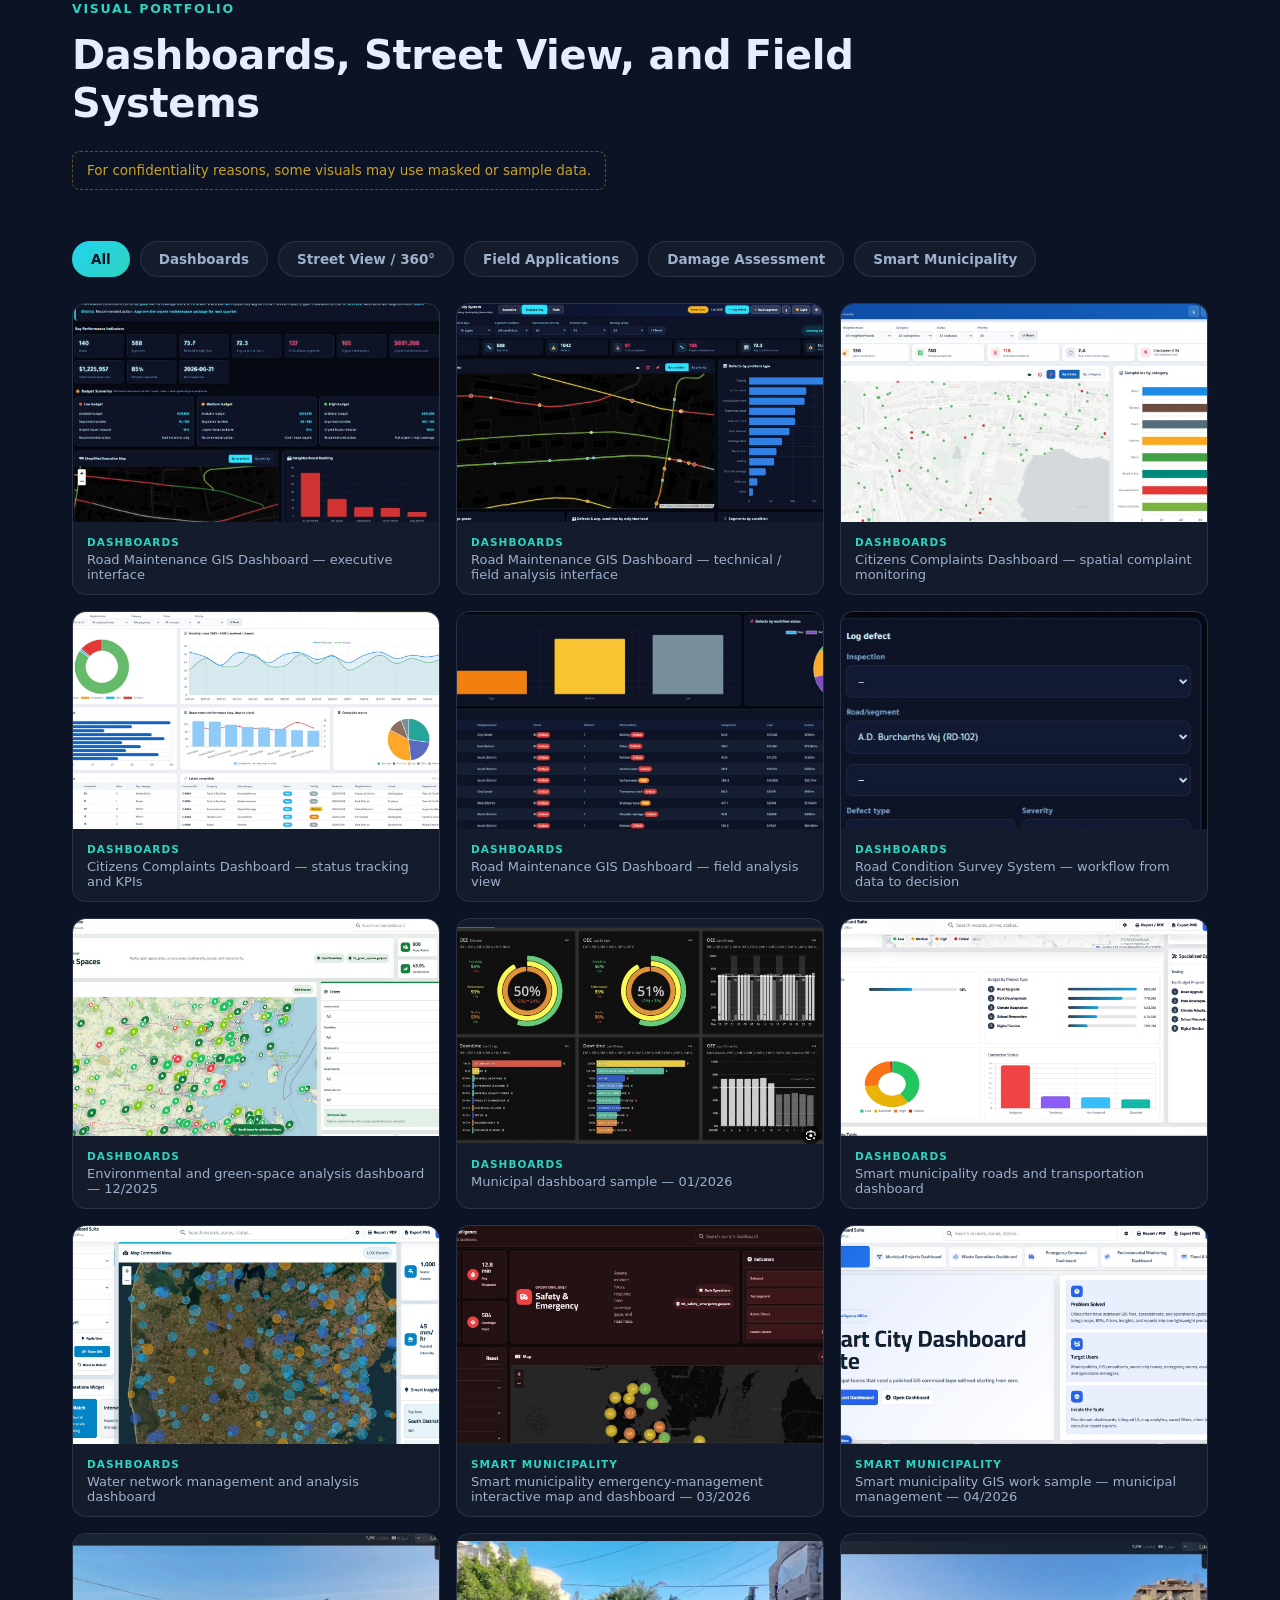
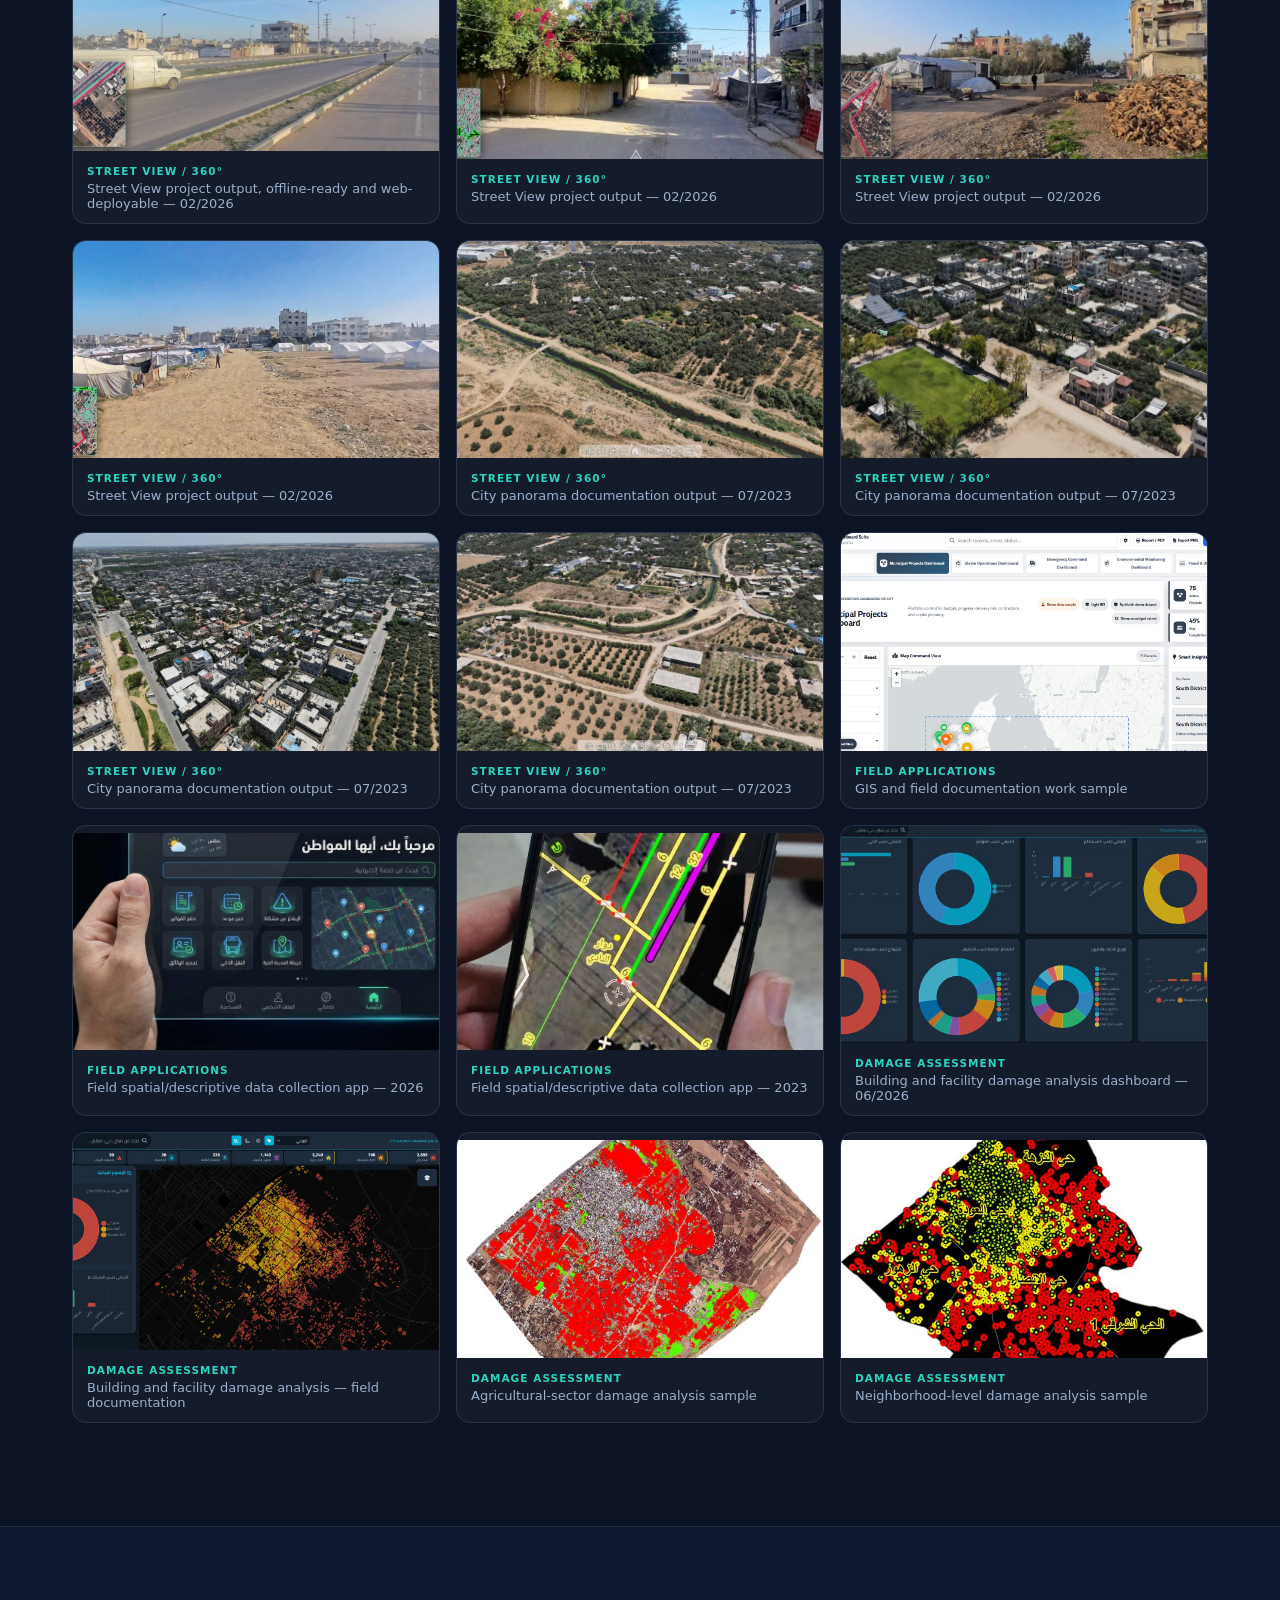
==== commit 72efab84: "Add flagship smart municipality service" ====
--- a/index.html
+++ b/index.html
@@ -3,10 +3,10 @@
   <head>
     <meta charset="UTF-8" />
     <meta name="viewport" content="width=device-width, initial-scale=1.0" />
-    <title>Mohammad Abdelhadi | Remote GIS Consultant &amp; Web GIS Dashboard Developer</title>
+    <title>Mohammad Abdelhadi | Smart Municipality &amp; GIS Consultant</title>
     <meta
       name="description"
-      content="Remote GIS consultant and Web GIS dashboard developer specializing in municipal GIS, spatial databases, infrastructure mapping, field data systems, Street View documentation, and smart municipal transformation."
+      content="Integrated smart municipality consulting, municipal GIS, Web GIS dashboards, spatial databases, infrastructure mapping, field systems, and digital transformation by Mohammad Abdelhadi."
     />
     <meta name="robots" content="index, follow" />
     <link rel="canonical" href="https://engmohadi.github.io/" />
@@ -14,19 +14,19 @@
       http-equiv="Content-Security-Policy"
       content="default-src 'self'; img-src 'self' data:; script-src 'self'; style-src 'self' 'unsafe-inline'; object-src 'none'; base-uri 'self'; form-action 'self' mailto:; upgrade-insecure-requests"
     />
-    <meta property="og:title" content="Mohammad Abdelhadi | Remote GIS Consultant &amp; Web GIS Dashboards" />
+    <meta property="og:title" content="Mohammad Abdelhadi | Smart Municipality &amp; GIS Consultant" />
     <meta
       property="og:description"
-      content="I build GIS dashboards, spatial databases, infrastructure maps, field systems, and smart municipal platforms for municipalities, engineering firms, and NGOs."
+      content="I design integrated smart municipality platforms, GIS dashboards, spatial databases, infrastructure maps, and field systems for municipalities and development partners."
     />
     <meta property="og:type" content="website" />
     <meta property="og:url" content="https://engmohadi.github.io/" />
     <meta property="og:image" content="assets/images/work/roads-transport-dashboard.jpg" />
     <meta name="twitter:card" content="summary_large_image" />
-    <meta name="twitter:title" content="Mohammad Abdelhadi | Remote GIS Consultant &amp; Web GIS Dashboards" />
+    <meta name="twitter:title" content="Mohammad Abdelhadi | Smart Municipality &amp; GIS Consultant" />
     <meta
       name="twitter:description"
-      content="Remote GIS consulting, Web GIS dashboards, municipal spatial databases, infrastructure mapping, field data systems, and smart municipal transformation."
+      content="Integrated smart municipality platforms, remote GIS consulting, Web GIS dashboards, spatial databases, infrastructure mapping, and field systems."
     />
     <meta name="twitter:image" content="assets/images/work/roads-transport-dashboard.jpg" />
     <script type="application/ld+json">
@@ -53,9 +53,11 @@
           },
           {
             "@type": "ProfessionalService",
-            "name": "Remote GIS Consulting and Web GIS Development",
+            "name": "Smart Municipality Consulting and GIS Development",
             "url": "https://engmohadi.github.io/",
             "serviceType": [
+              "Integrated Smart Municipality Platform",
+              "Municipal Digital Transformation Consulting",
               "Web GIS Dashboard Development",
               "Municipal Spatial Database Design",
               "Infrastructure GIS Mapping",
@@ -67,7 +69,7 @@
         ]
       }
     </script>
-    <link rel="stylesheet" href="styles.css?v=20260723-3" />
+    <link rel="stylesheet" href="styles.css?v=20260724-1" />
   </head>
   <body>
     <div class="grid-overlay" aria-hidden="true"></div>
@@ -81,6 +83,7 @@
         </a>
       </div>
       <nav class="nav-links" id="navLinks" aria-label="Site sections">
+        <a href="#smart-municipality" data-i18n="nav.smartMunicipality">Smart Municipality</a>
         <a href="#value" data-i18n="nav.value">How I Help</a>
         <a href="#services" data-i18n="nav.services">Services</a>
         <a href="#projects" data-i18n="nav.projects">Projects</a>
@@ -134,7 +137,55 @@
         </div>
       </section>
 
-      <!-- 2. REMOTE WORK VALUE -->
+      <!-- 2. FLAGSHIP SMART MUNICIPALITY SERVICE -->
+      <section class="smart-service" id="smart-municipality" aria-labelledby="smart-service-title">
+        <div class="smart-service-hero">
+          <div class="smart-service-copy reveal">
+            <span class="kicker" data-i18n="smartMunicipality.kicker"></span>
+            <h2 id="smart-service-title" data-i18n="smartMunicipality.title"></h2>
+            <p class="smart-service-lead" data-i18n="smartMunicipality.lead"></p>
+            <p data-i18n="smartMunicipality.experience"></p>
+            <div class="smart-service-actions">
+              <button class="btn btn-primary smart-whatsapp-booking" type="button" data-i18n="smartMunicipality.whatsapp"></button>
+              <button class="btn btn-outline smart-telegram-booking" type="button" data-i18n="smartMunicipality.telegram"></button>
+            </div>
+            <p class="smart-pricing-note" data-i18n="smartMunicipality.pricing"></p>
+          </div>
+          <figure class="smart-blueprint reveal">
+            <img
+              src="assets/images/work/smart-municipality-blueprint.png"
+              alt="Integrated Smart Municipality platform blueprint"
+              data-i18n-alt="smartMunicipality.imageAlt"
+            />
+            <figcaption data-i18n="smartMunicipality.imageCaption"></figcaption>
+            <a
+              class="btn btn-outline btn-sm"
+              href="assets/downloads/Smart_Municipality_Blueprint_AR.pptx"
+              download
+              data-i18n="smartMunicipality.download"
+            ></a>
+          </figure>
+        </div>
+
+        <div class="smart-outcomes" id="smartOutcomes"></div>
+
+        <div class="smart-modules-heading reveal">
+          <span class="kicker" data-i18n="smartMunicipality.modulesKicker"></span>
+          <h3 data-i18n="smartMunicipality.modulesTitle"></h3>
+          <p data-i18n="smartMunicipality.modulesIntro"></p>
+        </div>
+        <div class="smart-modules" id="smartModules"></div>
+
+        <div class="smart-flow reveal">
+          <div class="smart-flow-copy">
+            <span class="kicker" data-i18n="smartMunicipality.flowKicker"></span>
+            <h3 data-i18n="smartMunicipality.flowTitle"></h3>
+          </div>
+          <ol id="smartFlow"></ol>
+        </div>
+      </section>
+
+      <!-- 3. REMOTE WORK VALUE -->
       <section class="section" id="value" aria-labelledby="value-title">
         <div class="section-heading reveal">
           <span class="kicker" data-i18n="sections.value.kicker"></span>
@@ -286,6 +337,7 @@
     <footer class="site-footer">
       <span data-i18n="footer.text"></span>
       <nav aria-label="Footer links">
+        <a href="#smart-municipality" data-i18n="nav.smartMunicipality"></a>
         <a href="#value" data-i18n="nav.value"></a>
         <a href="#services" data-i18n="nav.services"></a>
         <a href="#projects" data-i18n="nav.projects"></a>
@@ -358,11 +410,11 @@
       <button class="lightbox-nav next" id="lightboxNext" type="button" aria-label="Next image">&#8250;</button>
     </div>
 
-    <script src="locales/en.js?v=20260723-3"></script>
-    <script src="locales/ar.js?v=20260723-3"></script>
-    <script src="locales/fr.js?v=20260723-3"></script>
-    <script src="locales/de.js?v=20260723-3"></script>
-    <script src="locales/es.js?v=20260723-3"></script>
-    <script src="app.js?v=20260723-3"></script>
+    <script src="locales/en.js?v=20260724-1"></script>
+    <script src="locales/ar.js?v=20260724-1"></script>
+    <script src="locales/fr.js?v=20260724-1"></script>
+    <script src="locales/de.js?v=20260724-1"></script>
+    <script src="locales/es.js?v=20260724-1"></script>
+    <script src="app.js?v=20260724-1"></script>
   </body>
 </html>
--- a/styles.css
+++ b/styles.css
@@ -572,6 +572,246 @@
   color: var(--muted);
 }
 
+/* ---------- Flagship Smart Municipality service ---------- */
+.smart-service {
+  position: relative;
+  z-index: 1;
+  padding: clamp(72px, 9vw, 118px) clamp(18px, 6vw, 72px);
+  overflow: hidden;
+  background:
+    linear-gradient(180deg, rgba(8, 145, 178, 0.08), transparent 34%),
+    var(--bg-alt);
+  border-block: 1px solid var(--border);
+}
+
+.smart-service::before {
+  content: "";
+  position: absolute;
+  inset: 0;
+  pointer-events: none;
+  opacity: 0.22;
+  background-image:
+    linear-gradient(rgba(34, 211, 238, 0.12) 1px, transparent 1px),
+    linear-gradient(90deg, rgba(34, 211, 238, 0.12) 1px, transparent 1px);
+  background-size: 52px 52px;
+  mask-image: linear-gradient(to bottom, black, transparent 70%);
+}
+
+.smart-service > * {
+  position: relative;
+  max-width: 1220px;
+  margin-inline: auto;
+}
+
+.smart-service-hero {
+  display: grid;
+  grid-template-columns: minmax(0, 1.02fr) minmax(360px, 0.98fr);
+  gap: clamp(34px, 6vw, 76px);
+  align-items: center;
+}
+
+.smart-service-copy h2 {
+  max-width: 790px;
+  margin: 10px 0 20px;
+  font-size: clamp(36px, 5.4vw, 72px);
+  line-height: 1.04;
+  letter-spacing: 0;
+}
+
+.smart-service-copy > p {
+  max-width: 68ch;
+  color: var(--muted);
+}
+
+.smart-service-lead {
+  color: var(--text) !important;
+  font-size: clamp(18px, 2vw, 23px);
+  line-height: 1.5;
+}
+
+.smart-service-actions {
+  display: flex;
+  flex-wrap: wrap;
+  gap: 12px;
+  margin-top: 28px;
+}
+
+.smart-pricing-note {
+  margin-top: 14px;
+  font-size: 13px;
+}
+
+.smart-blueprint {
+  margin: 0;
+}
+
+.smart-blueprint img {
+  display: block;
+  width: 100%;
+  aspect-ratio: 16 / 9;
+  object-fit: cover;
+  border: 1px solid var(--border-strong);
+  border-radius: 8px;
+  box-shadow: var(--shadow);
+}
+
+.smart-blueprint figcaption {
+  margin: 12px 0;
+  color: var(--muted);
+  font-size: 13px;
+}
+
+.smart-outcomes {
+  display: grid;
+  grid-template-columns: repeat(3, minmax(0, 1fr));
+  gap: 14px;
+  margin-top: clamp(52px, 7vw, 84px);
+}
+
+.smart-outcome {
+  min-height: 180px;
+  padding: 24px;
+  border: 1px solid var(--border);
+  border-radius: 8px;
+  background: var(--surface);
+}
+
+.smart-outcome span {
+  display: block;
+  color: var(--accent);
+  font-size: 12px;
+  font-weight: 800;
+  text-transform: uppercase;
+}
+
+.smart-outcome h3 {
+  margin: 10px 0 8px;
+  font-size: 24px;
+  letter-spacing: 0;
+}
+
+.smart-outcome p {
+  margin: 0;
+  color: var(--muted);
+}
+
+.smart-modules-heading {
+  max-width: 780px;
+  margin-top: clamp(64px, 8vw, 104px);
+  margin-inline: auto;
+  text-align: center;
+}
+
+.smart-modules-heading h3,
+.smart-flow h3 {
+  margin: 8px 0 12px;
+  font-size: clamp(28px, 4vw, 44px);
+  letter-spacing: 0;
+}
+
+.smart-modules-heading p {
+  margin: 0;
+  color: var(--muted);
+}
+
+.smart-modules {
+  display: grid;
+  grid-template-columns: repeat(3, minmax(0, 1fr));
+  gap: 14px;
+  margin-top: 30px;
+}
+
+.smart-module {
+  padding: 24px;
+  border: 1px solid var(--border);
+  border-radius: 8px;
+  background: var(--surface);
+}
+
+.smart-module-number {
+  color: var(--accent-2);
+  font-size: 13px;
+  font-weight: 900;
+}
+
+.smart-module h4 {
+  margin: 10px 0 8px;
+  font-size: 19px;
+  letter-spacing: 0;
+}
+
+.smart-module p {
+  margin: 0;
+  color: var(--muted);
+  font-size: 14px;
+}
+
+.smart-flow {
+  display: grid;
+  grid-template-columns: minmax(240px, 0.7fr) minmax(0, 1.3fr);
+  gap: 44px;
+  align-items: start;
+  margin-top: clamp(64px, 8vw, 104px);
+  padding-top: 42px;
+  border-top: 1px solid var(--border);
+}
+
+.smart-flow ol {
+  display: grid;
+  grid-template-columns: repeat(4, minmax(0, 1fr));
+  gap: 10px;
+  margin: 0;
+  padding: 0;
+  list-style: none;
+  counter-reset: smart-step;
+}
+
+.smart-flow li {
+  counter-increment: smart-step;
+  min-width: 0;
+  padding: 18px;
+  color: var(--text);
+  background: var(--surface);
+  border: 1px solid var(--border);
+  border-radius: 8px;
+  font-weight: 700;
+}
+
+.smart-flow li::before {
+  content: counter(smart-step, decimal-leading-zero);
+  display: block;
+  margin-bottom: 10px;
+  color: var(--accent);
+  font-size: 12px;
+  font-weight: 900;
+}
+
+@media (max-width: 960px) {
+  .smart-service-hero,
+  .smart-flow {
+    grid-template-columns: 1fr;
+  }
+
+  .smart-modules {
+    grid-template-columns: repeat(2, minmax(0, 1fr));
+  }
+}
+
+@media (max-width: 640px) {
+  .smart-service-copy h2 {
+    font-size: 40px;
+  }
+
+  .smart-outcomes,
+  .smart-modules {
+    grid-template-columns: 1fr;
+  }
+
+  .smart-flow ol {
+    grid-template-columns: repeat(2, minmax(0, 1fr));
+  }
+}
+
 /* ---------- Sections ---------- */
 .section {
   padding: clamp(60px, 8vw, 110px) clamp(18px, 6vw, 72px);
@@ -706,6 +946,18 @@
 .service-card:hover {
   transform: translateY(-4px);
   border-color: var(--border-strong);
+}
+
+.service-card-featured {
+  border-color: rgba(34, 211, 238, 0.5);
+  background:
+    linear-gradient(145deg, rgba(34, 211, 238, 0.1), rgba(14, 165, 233, 0.04)),
+    var(--surface);
+  box-shadow: 0 18px 42px rgba(0, 0, 0, 0.16);
+}
+
+.service-card-featured:hover {
+  border-color: var(--accent);
 }
 
 .service-card .service-tag {
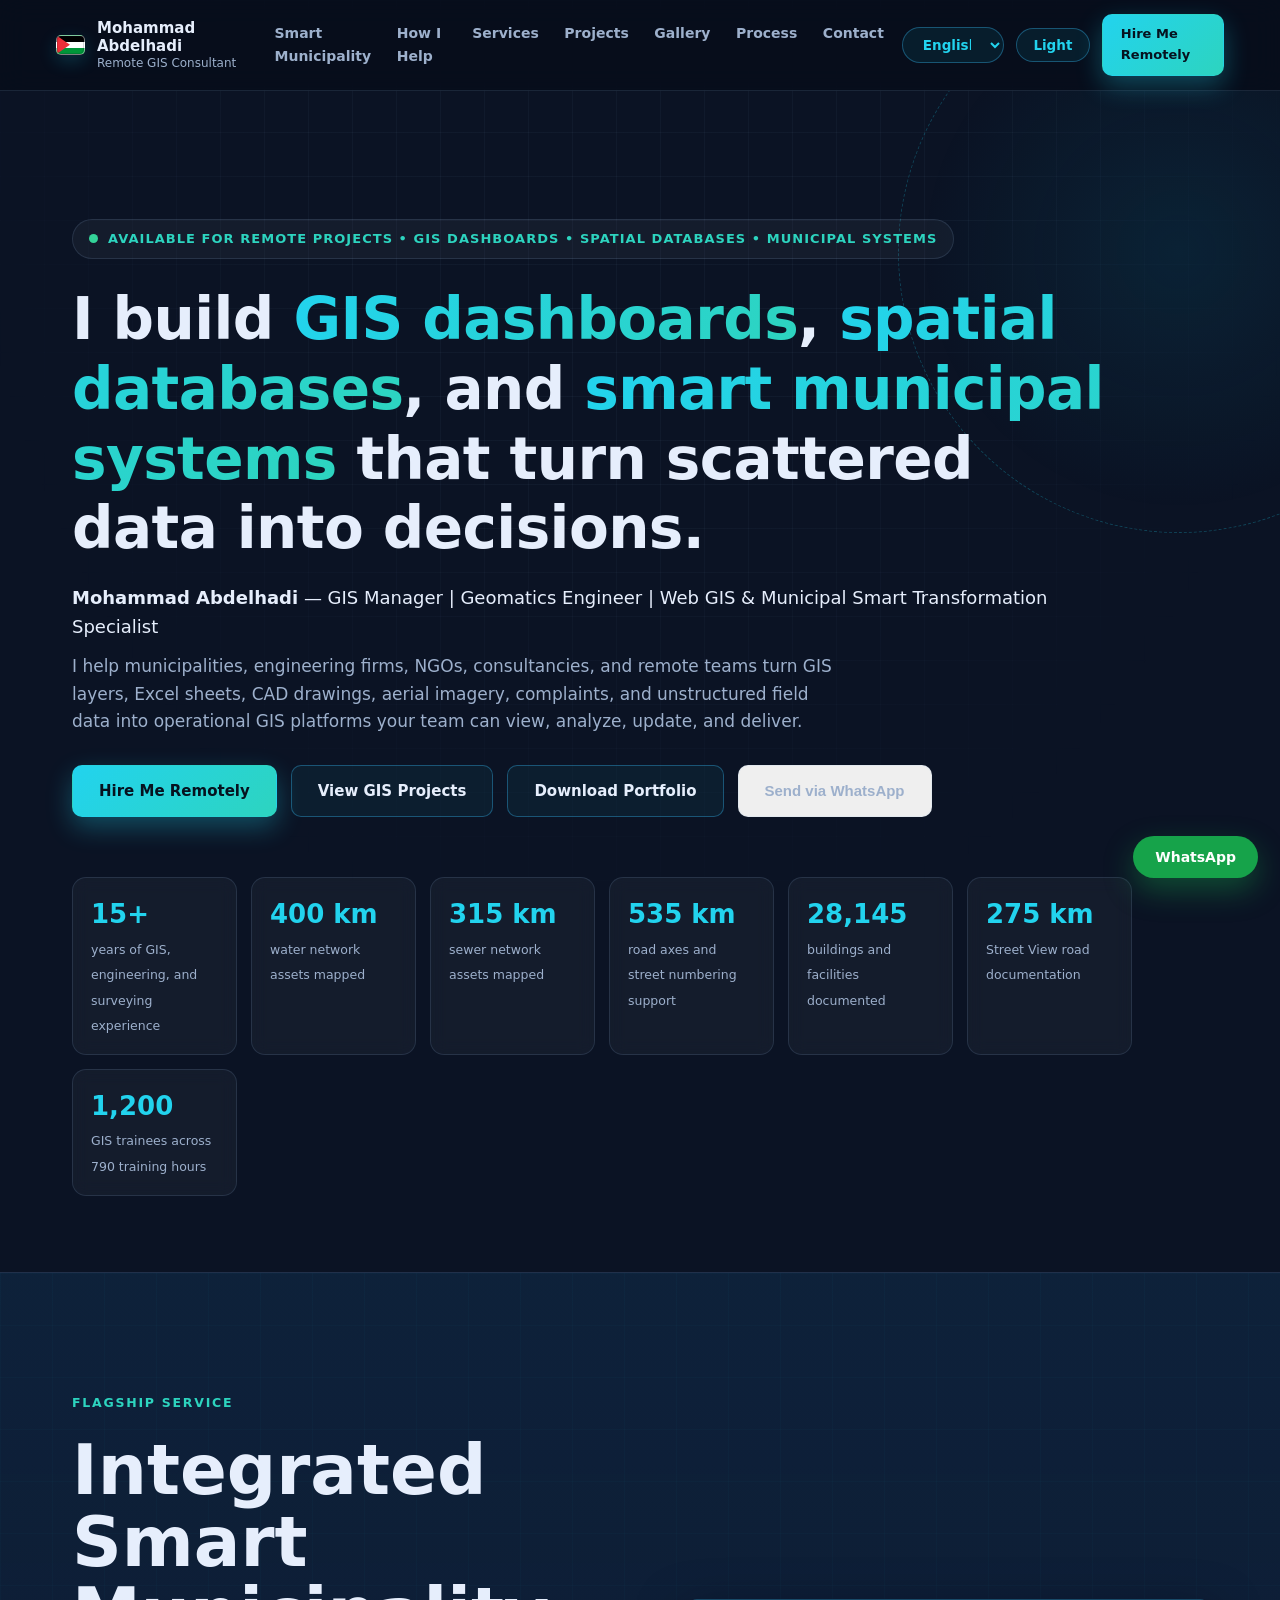
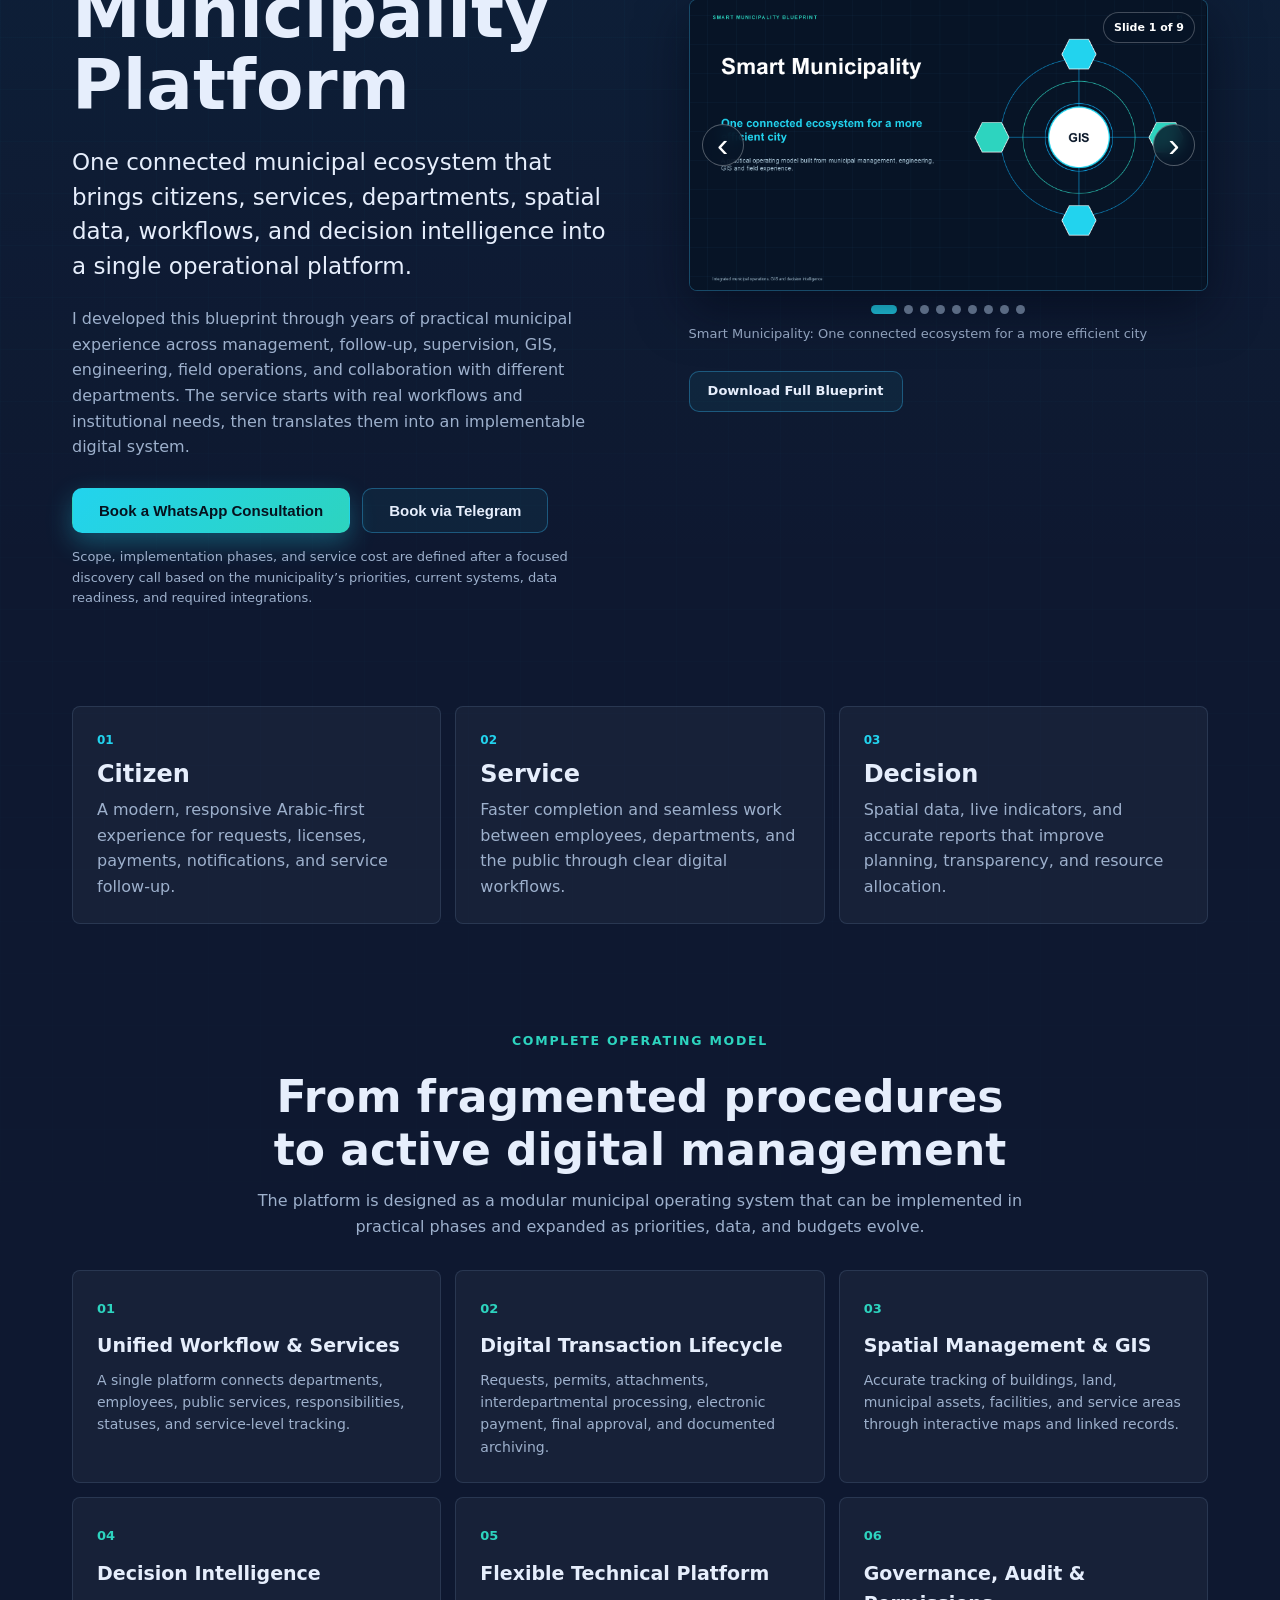
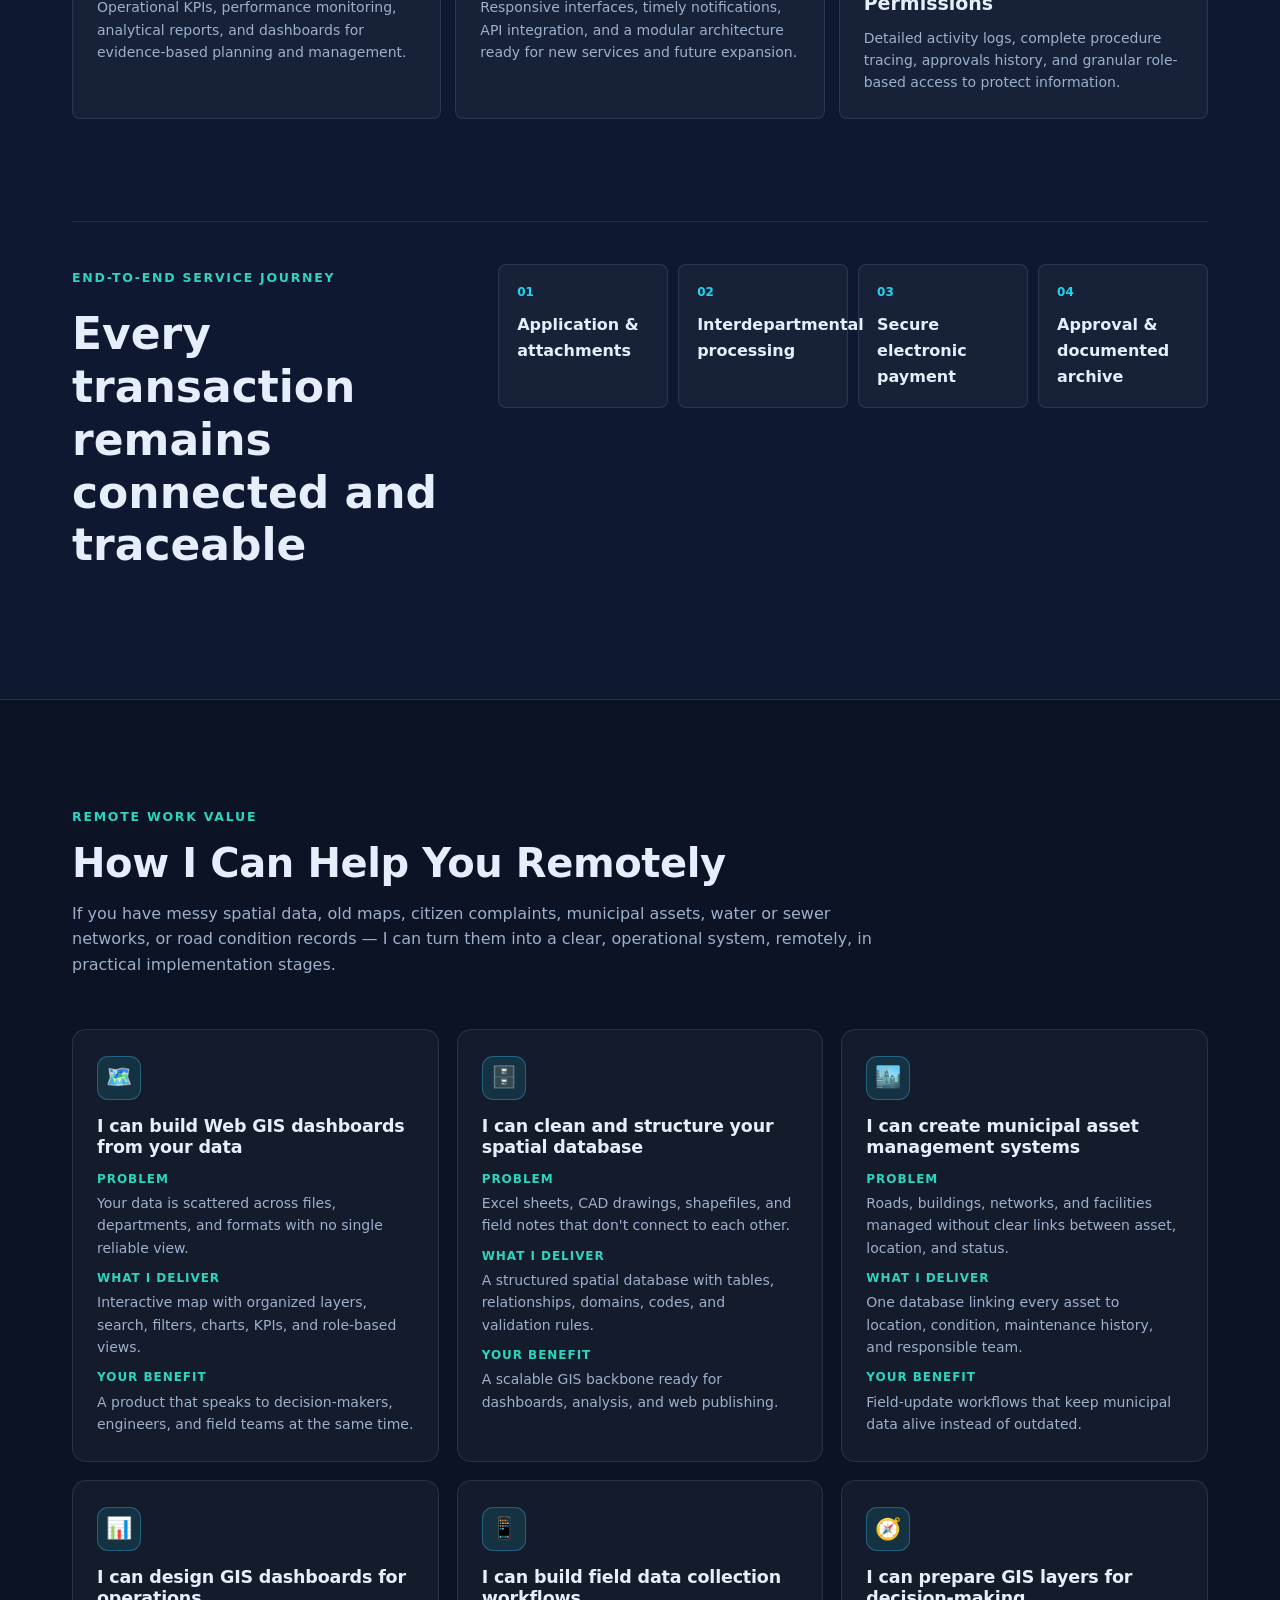
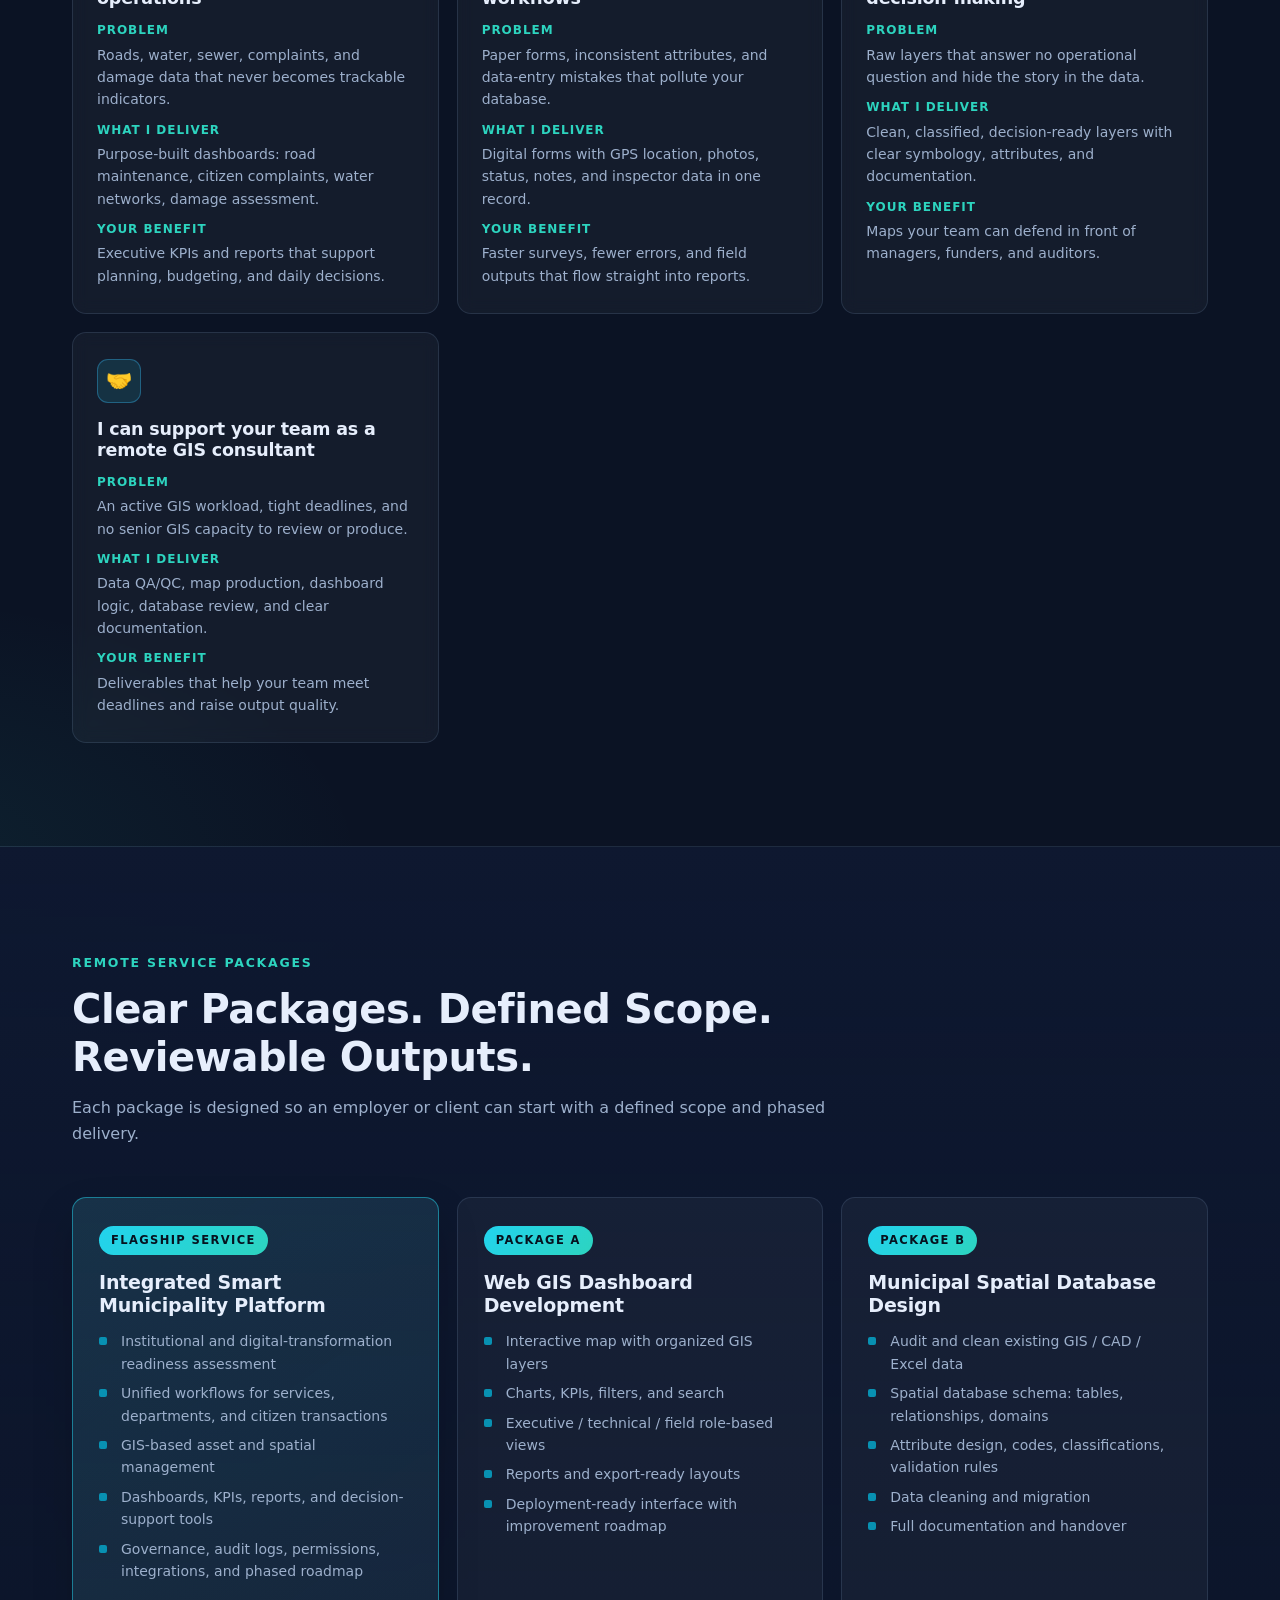
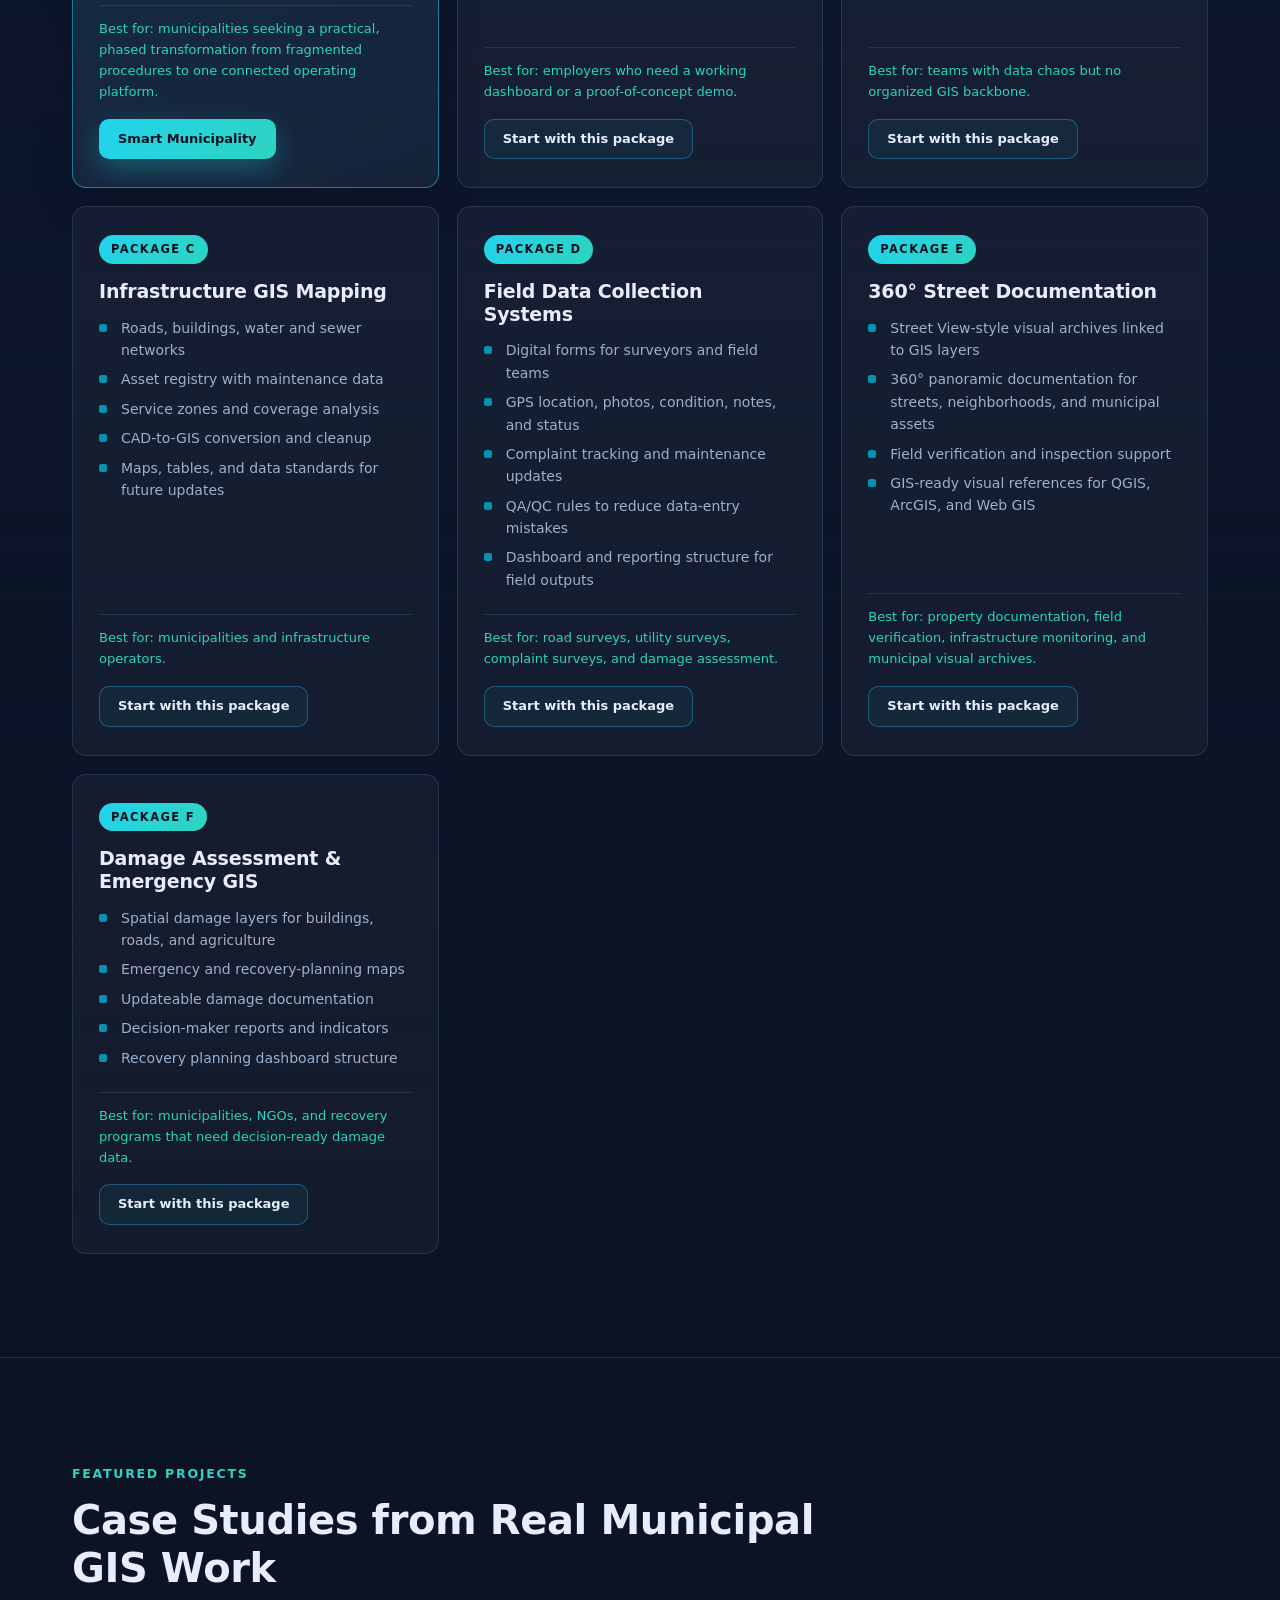
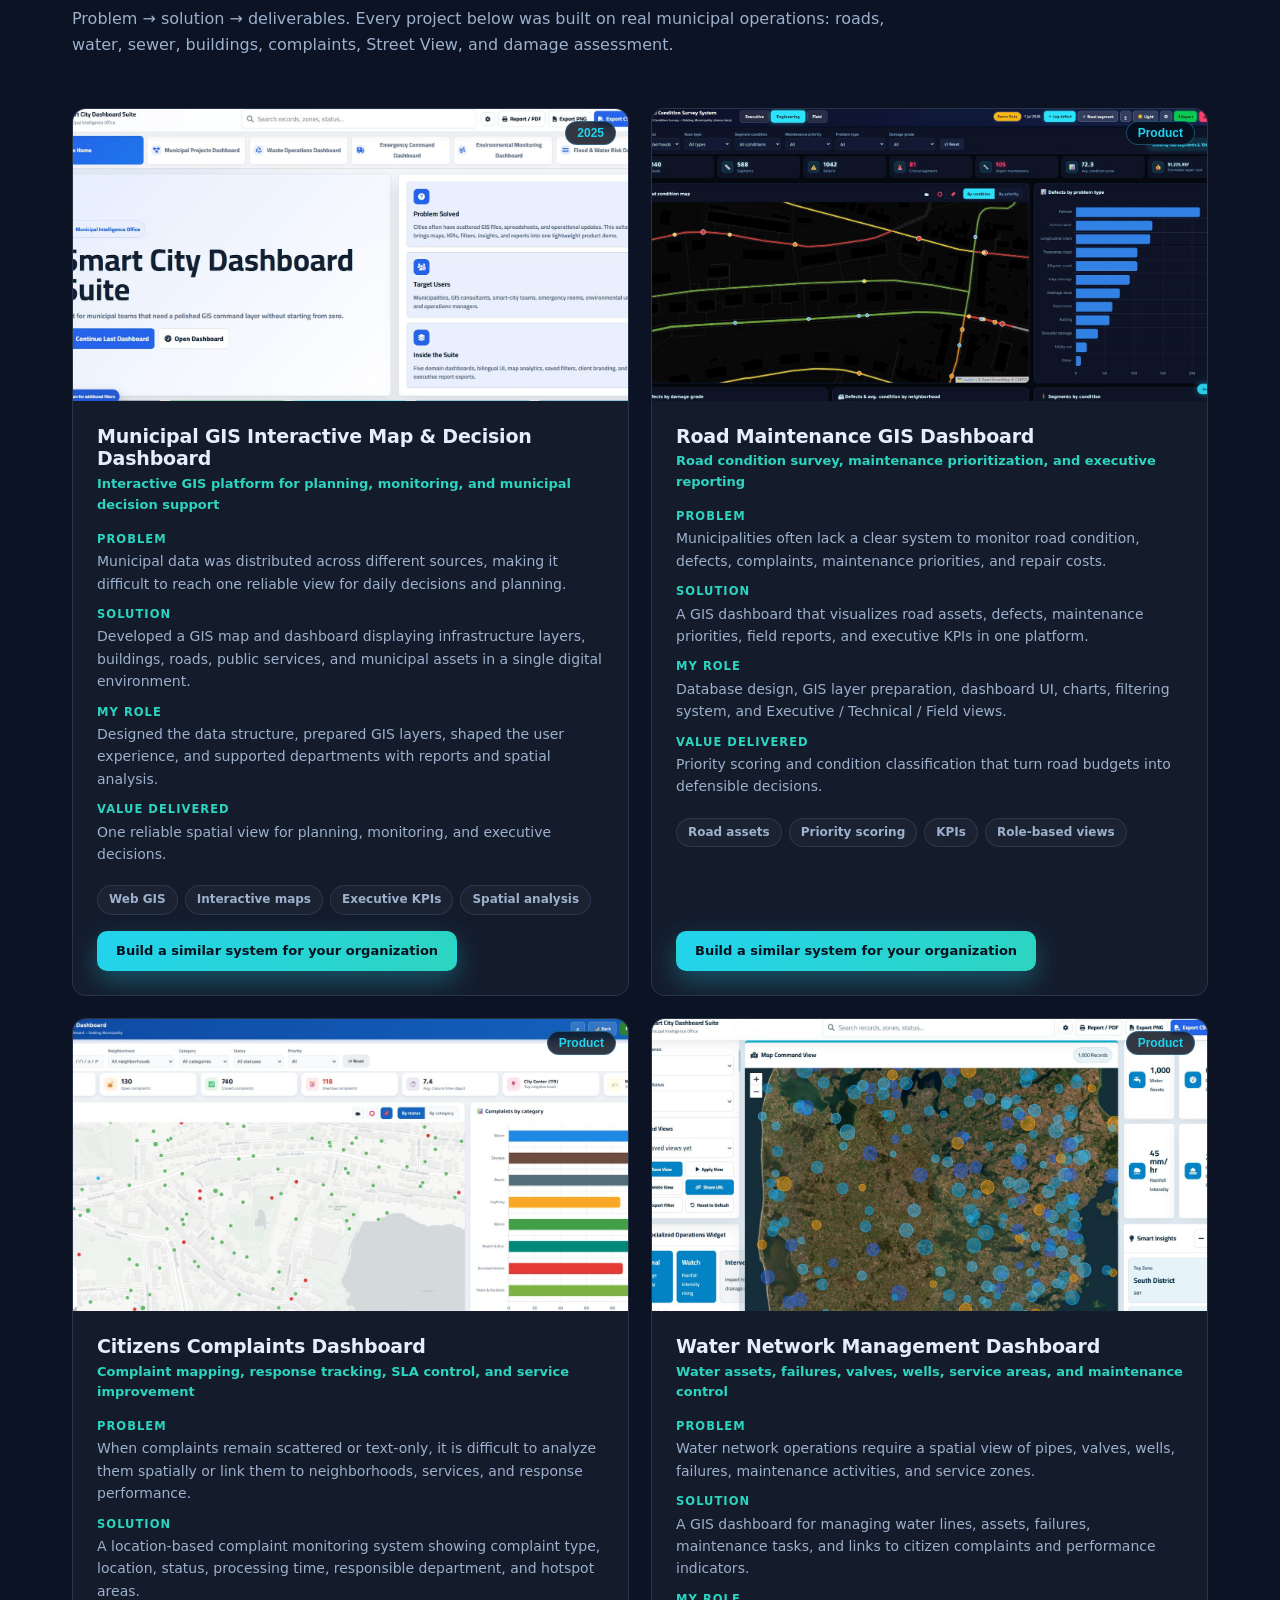
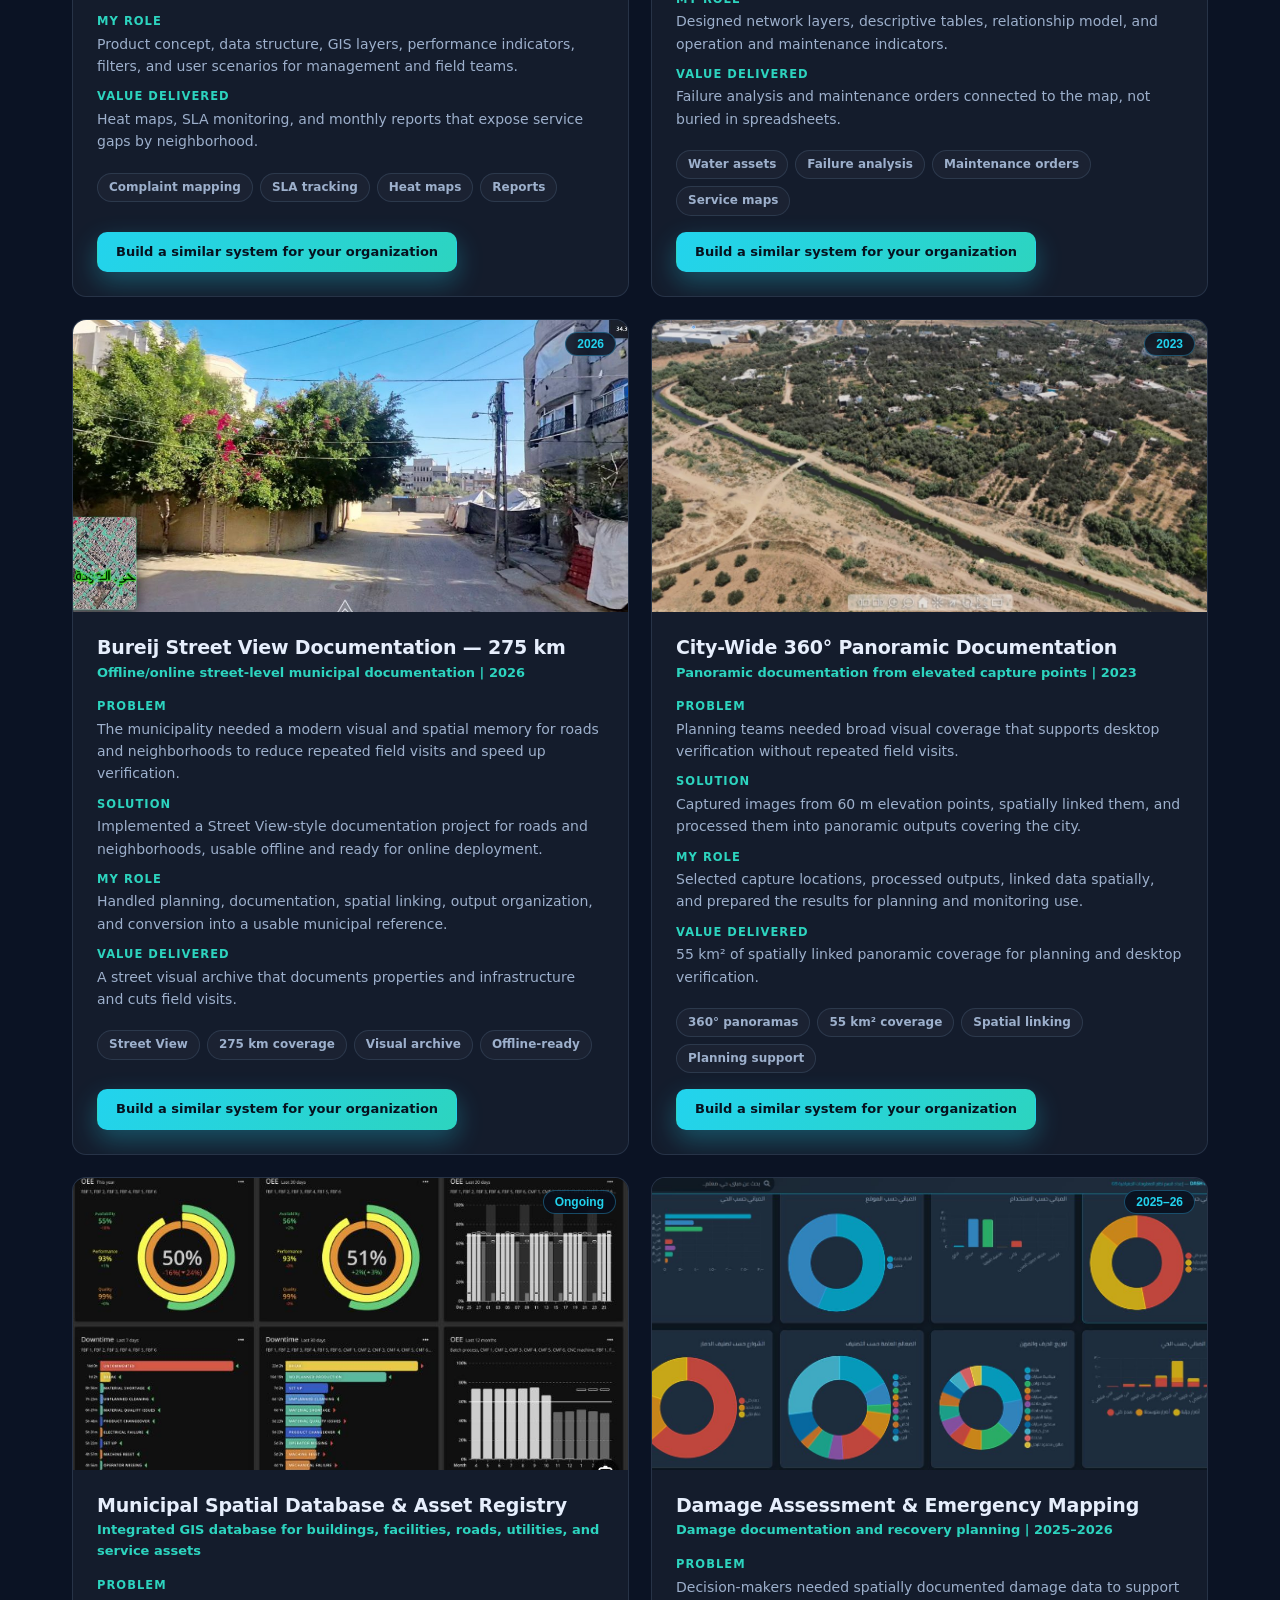
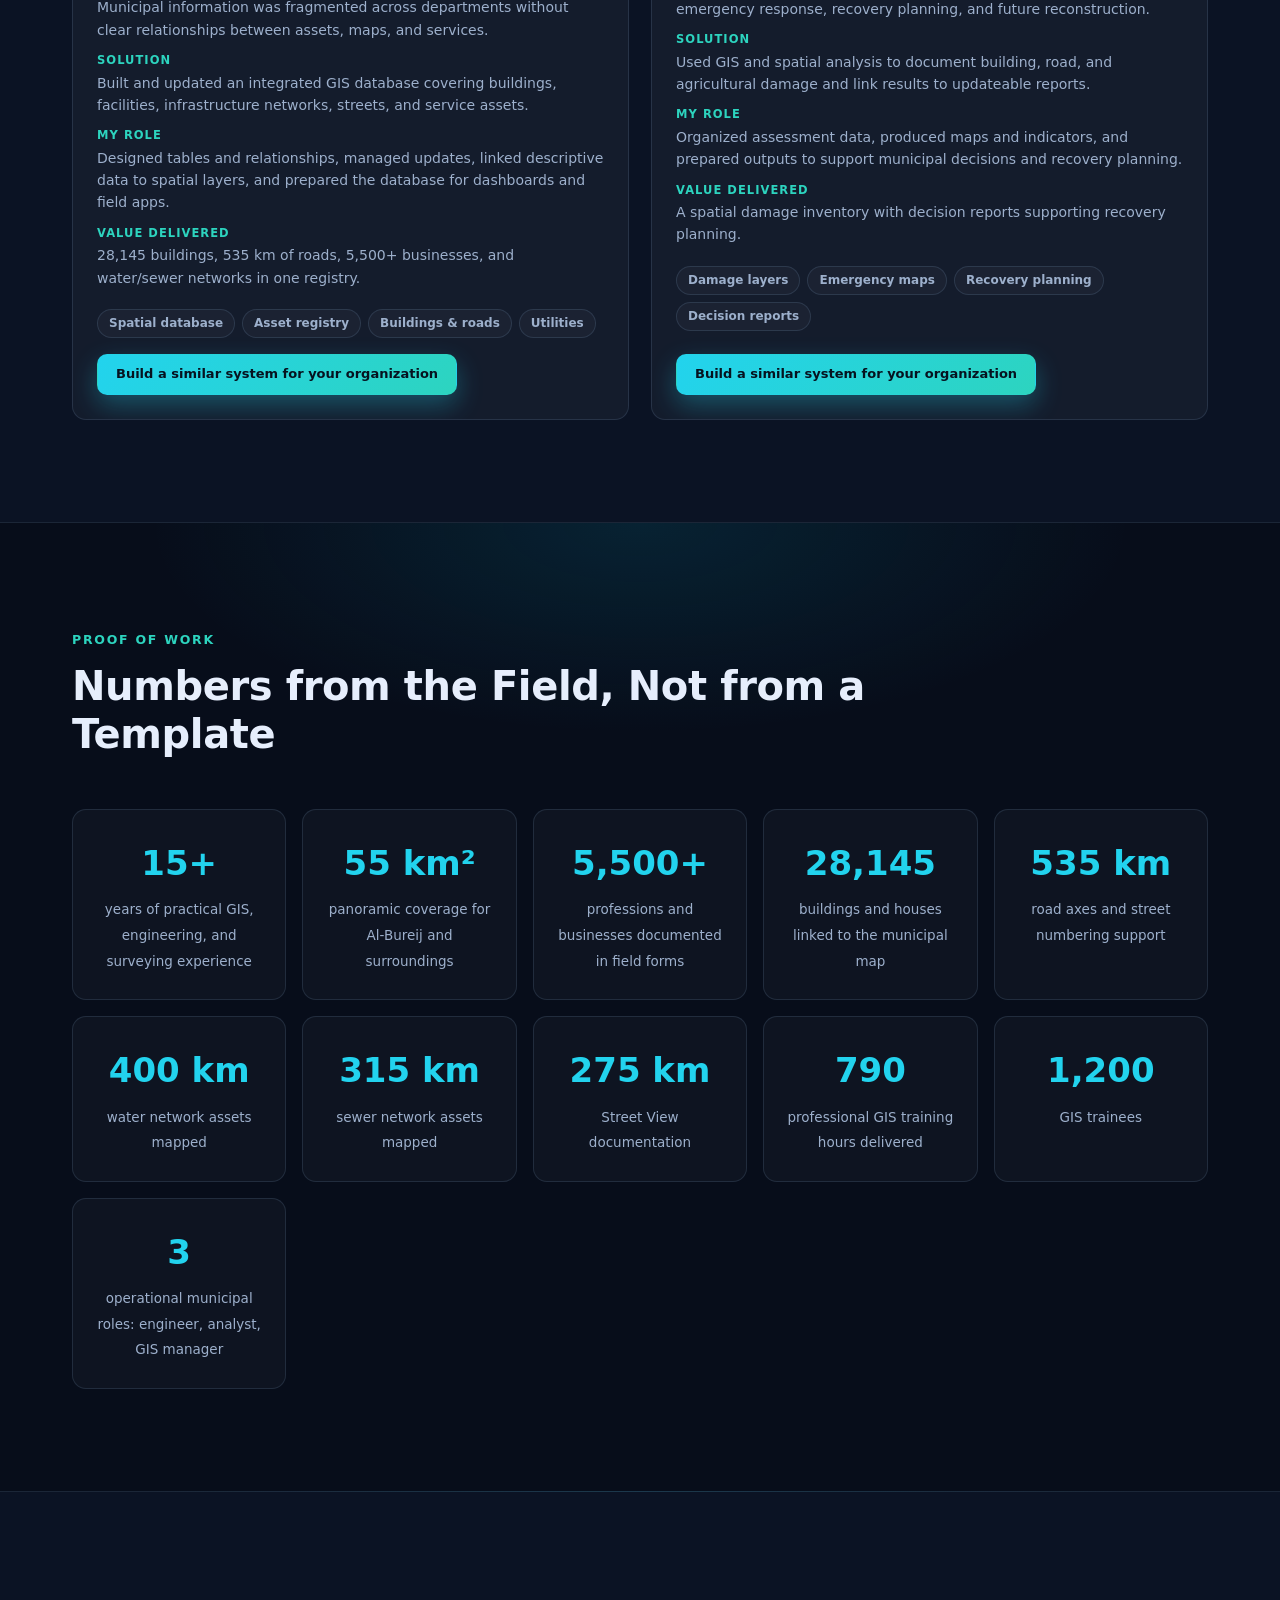
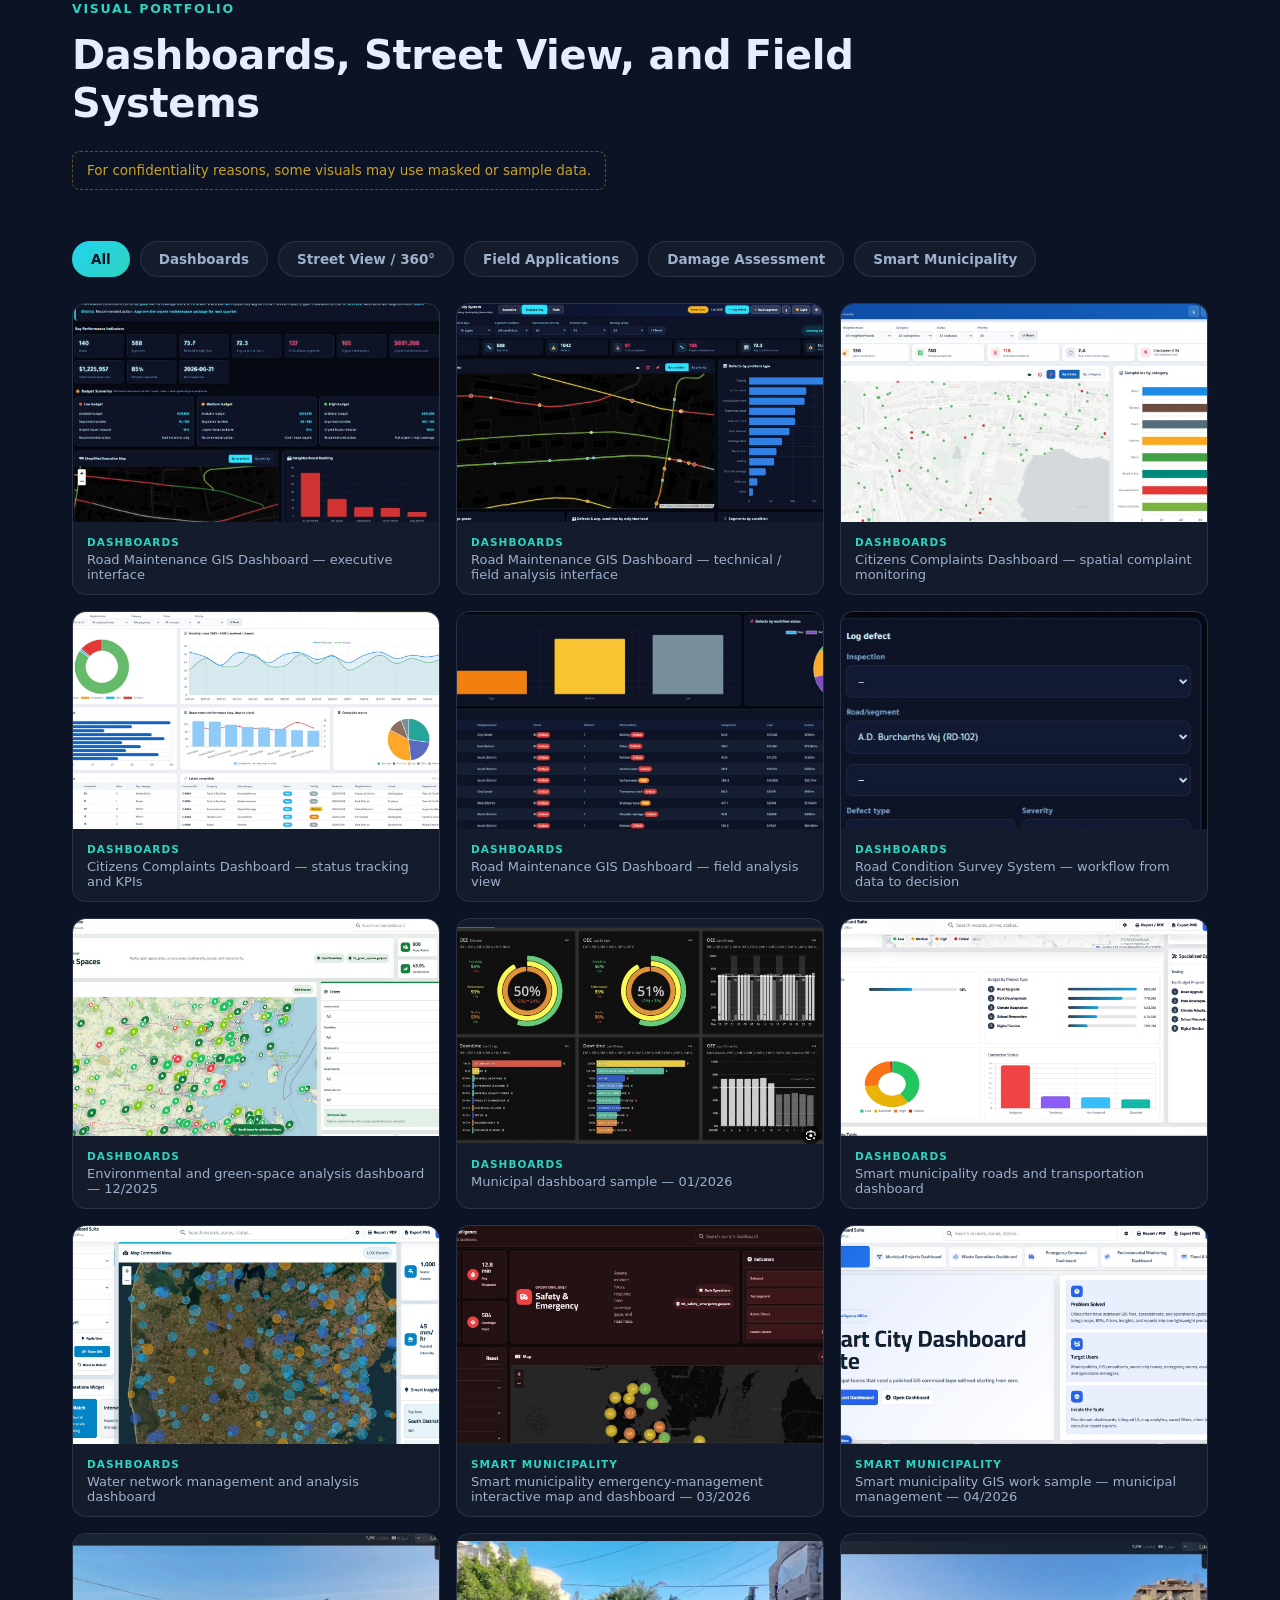
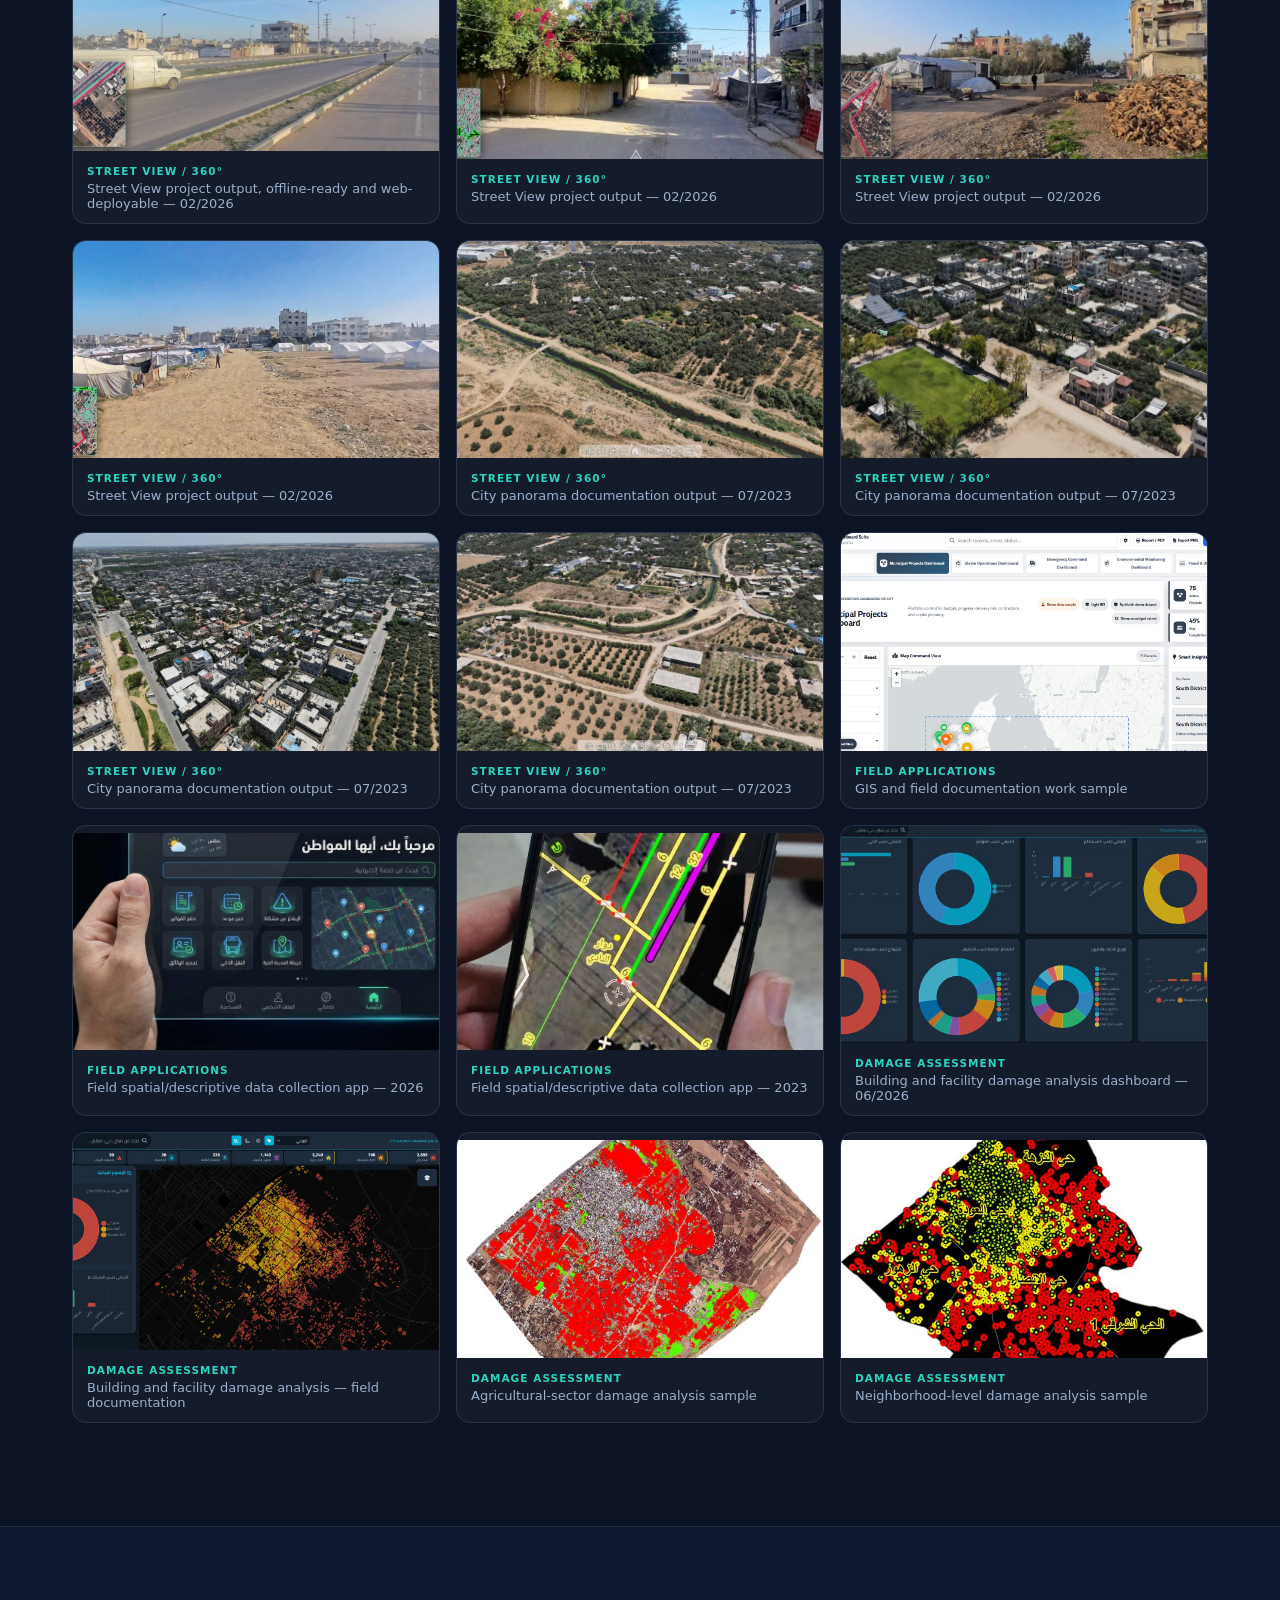
==== commit 7e7ac643: "Add bilingual smart municipality slide deck" ====
--- a/index.html
+++ b/index.html
@@ -69,7 +69,7 @@
         ]
       }
     </script>
-    <link rel="stylesheet" href="styles.css?v=20260724-1" />
+    <link rel="stylesheet" href="styles.css?v=20260724-2" />
   </head>
   <body>
     <div class="grid-overlay" aria-hidden="true"></div>
@@ -152,14 +152,38 @@
             <p class="smart-pricing-note" data-i18n="smartMunicipality.pricing"></p>
           </div>
           <figure class="smart-blueprint reveal">
-            <img
-              src="assets/images/work/smart-municipality-blueprint.png"
-              alt="Integrated Smart Municipality platform blueprint"
-              data-i18n-alt="smartMunicipality.imageAlt"
-            />
-            <figcaption data-i18n="smartMunicipality.imageCaption"></figcaption>
+            <div
+              class="smart-deck"
+              id="smartDeck"
+              role="group"
+              aria-roledescription="carousel"
+              tabindex="0"
+            >
+              <div class="smart-deck-stage">
+                <img
+                  id="smartDeckImage"
+                  src="assets/images/smart-municipality/en/slide-01.png"
+                  alt="Smart Municipality presentation slide 1"
+                  width="1600"
+                  height="900"
+                  decoding="async"
+                  role="button"
+                  tabindex="0"
+                />
+                <span class="smart-deck-counter" id="smartDeckCounter"></span>
+                <button class="smart-deck-arrow smart-deck-prev" id="smartDeckPrev" type="button">
+                  <span aria-hidden="true">‹</span>
+                </button>
+                <button class="smart-deck-arrow smart-deck-next" id="smartDeckNext" type="button">
+                  <span aria-hidden="true">›</span>
+                </button>
+              </div>
+              <div class="smart-deck-dots" id="smartDeckDots" role="tablist"></div>
+            </div>
+            <figcaption id="smartDeckCaption" aria-live="polite"></figcaption>
             <a
               class="btn btn-outline btn-sm"
+              id="smartDeckDownload"
               href="assets/downloads/Smart_Municipality_Blueprint_AR.pptx"
               download
               data-i18n="smartMunicipality.download"
@@ -410,11 +434,11 @@
       <button class="lightbox-nav next" id="lightboxNext" type="button" aria-label="Next image">&#8250;</button>
     </div>
 
-    <script src="locales/en.js?v=20260724-1"></script>
-    <script src="locales/ar.js?v=20260724-1"></script>
-    <script src="locales/fr.js?v=20260724-1"></script>
-    <script src="locales/de.js?v=20260724-1"></script>
-    <script src="locales/es.js?v=20260724-1"></script>
-    <script src="app.js?v=20260724-1"></script>
+    <script src="locales/en.js?v=20260724-2"></script>
+    <script src="locales/ar.js?v=20260724-2"></script>
+    <script src="locales/fr.js?v=20260724-2"></script>
+    <script src="locales/de.js?v=20260724-2"></script>
+    <script src="locales/es.js?v=20260724-2"></script>
+    <script src="app.js?v=20260724-2"></script>
   </body>
 </html>
--- a/styles.css
+++ b/styles.css
@@ -645,20 +645,156 @@
   margin: 0;
 }
 
-.smart-blueprint img {
+.smart-deck {
+  outline: none;
+}
+
+.smart-deck:focus-visible .smart-deck-stage {
+  box-shadow: 0 0 0 3px var(--accent), var(--shadow);
+}
+
+.smart-deck-stage {
+  position: relative;
+  overflow: hidden;
+  aspect-ratio: 16 / 9;
+  border: 1px solid var(--border-strong);
+  border-radius: 8px;
+  background: var(--bg-deep);
+  box-shadow: var(--shadow);
+}
+
+.smart-deck-stage img {
   display: block;
   width: 100%;
-  aspect-ratio: 16 / 9;
-  object-fit: cover;
-  border: 1px solid var(--border-strong);
-  border-radius: 8px;
-  box-shadow: var(--shadow);
+  height: 100%;
+  object-fit: contain;
+  cursor: zoom-in;
+}
+
+.smart-deck-stage img:focus-visible {
+  outline: 3px solid var(--accent);
+  outline-offset: -4px;
+}
+
+.smart-deck-counter {
+  position: absolute;
+  top: 12px;
+  right: 12px;
+  z-index: 2;
+  padding: 6px 10px;
+  border: 1px solid rgba(255, 255, 255, 0.24);
+  border-radius: 999px;
+  color: #fff;
+  background: rgba(7, 20, 38, 0.82);
+  backdrop-filter: blur(8px);
+  font-size: 11px;
+  font-weight: 800;
+  font-variant-numeric: tabular-nums;
+}
+
+[dir="rtl"] .smart-deck-counter {
+  right: auto;
+  left: 12px;
+}
+
+.smart-deck-arrow {
+  position: absolute;
+  top: 50%;
+  z-index: 2;
+  display: grid;
+  width: 42px;
+  height: 42px;
+  padding: 0;
+  place-items: center;
+  transform: translateY(-50%);
+  border: 1px solid rgba(255, 255, 255, 0.3);
+  border-radius: 50%;
+  color: #fff;
+  background: rgba(7, 20, 38, 0.82);
+  backdrop-filter: blur(8px);
+  cursor: pointer;
+  transition: background 0.18s, border-color 0.18s, transform 0.18s;
+}
+
+.smart-deck-arrow:hover,
+.smart-deck-arrow:focus-visible {
+  border-color: var(--accent);
+  background: rgba(7, 20, 38, 0.96);
+  transform: translateY(-50%) scale(1.06);
+}
+
+.smart-deck-arrow span {
+  font-size: 34px;
+  line-height: 1;
+  transform: translateY(-1px);
+}
+
+.smart-deck-prev {
+  left: 12px;
+}
+
+.smart-deck-next {
+  right: 12px;
+}
+
+.smart-deck-dots {
+  display: flex;
+  flex-wrap: wrap;
+  justify-content: center;
+  gap: 7px;
+  margin-top: 14px;
+}
+
+.smart-deck-dots button {
+  width: 9px;
+  height: 9px;
+  padding: 0;
+  border: 0;
+  border-radius: 50%;
+  background: var(--muted);
+  opacity: 0.55;
+  cursor: pointer;
+  transition: width 0.18s, border-radius 0.18s, background 0.18s, opacity 0.18s;
+}
+
+.smart-deck-dots button:hover,
+.smart-deck-dots button:focus-visible {
+  opacity: 1;
+  outline: 2px solid var(--accent);
+  outline-offset: 3px;
+}
+
+.smart-deck-dots button.active {
+  width: 26px;
+  border-radius: 999px;
+  background: var(--accent);
+  opacity: 1;
 }
 
 .smart-blueprint figcaption {
-  margin: 12px 0;
+  min-height: 2.7em;
+  margin: 10px 0 12px;
   color: var(--muted);
   font-size: 13px;
+}
+
+@media (max-width: 640px) {
+  .smart-deck-arrow {
+    width: 36px;
+    height: 36px;
+  }
+
+  .smart-deck-arrow span {
+    font-size: 29px;
+  }
+
+  .smart-deck-prev {
+    left: 8px;
+  }
+
+  .smart-deck-next {
+    right: 8px;
+  }
 }
 
 .smart-outcomes {
